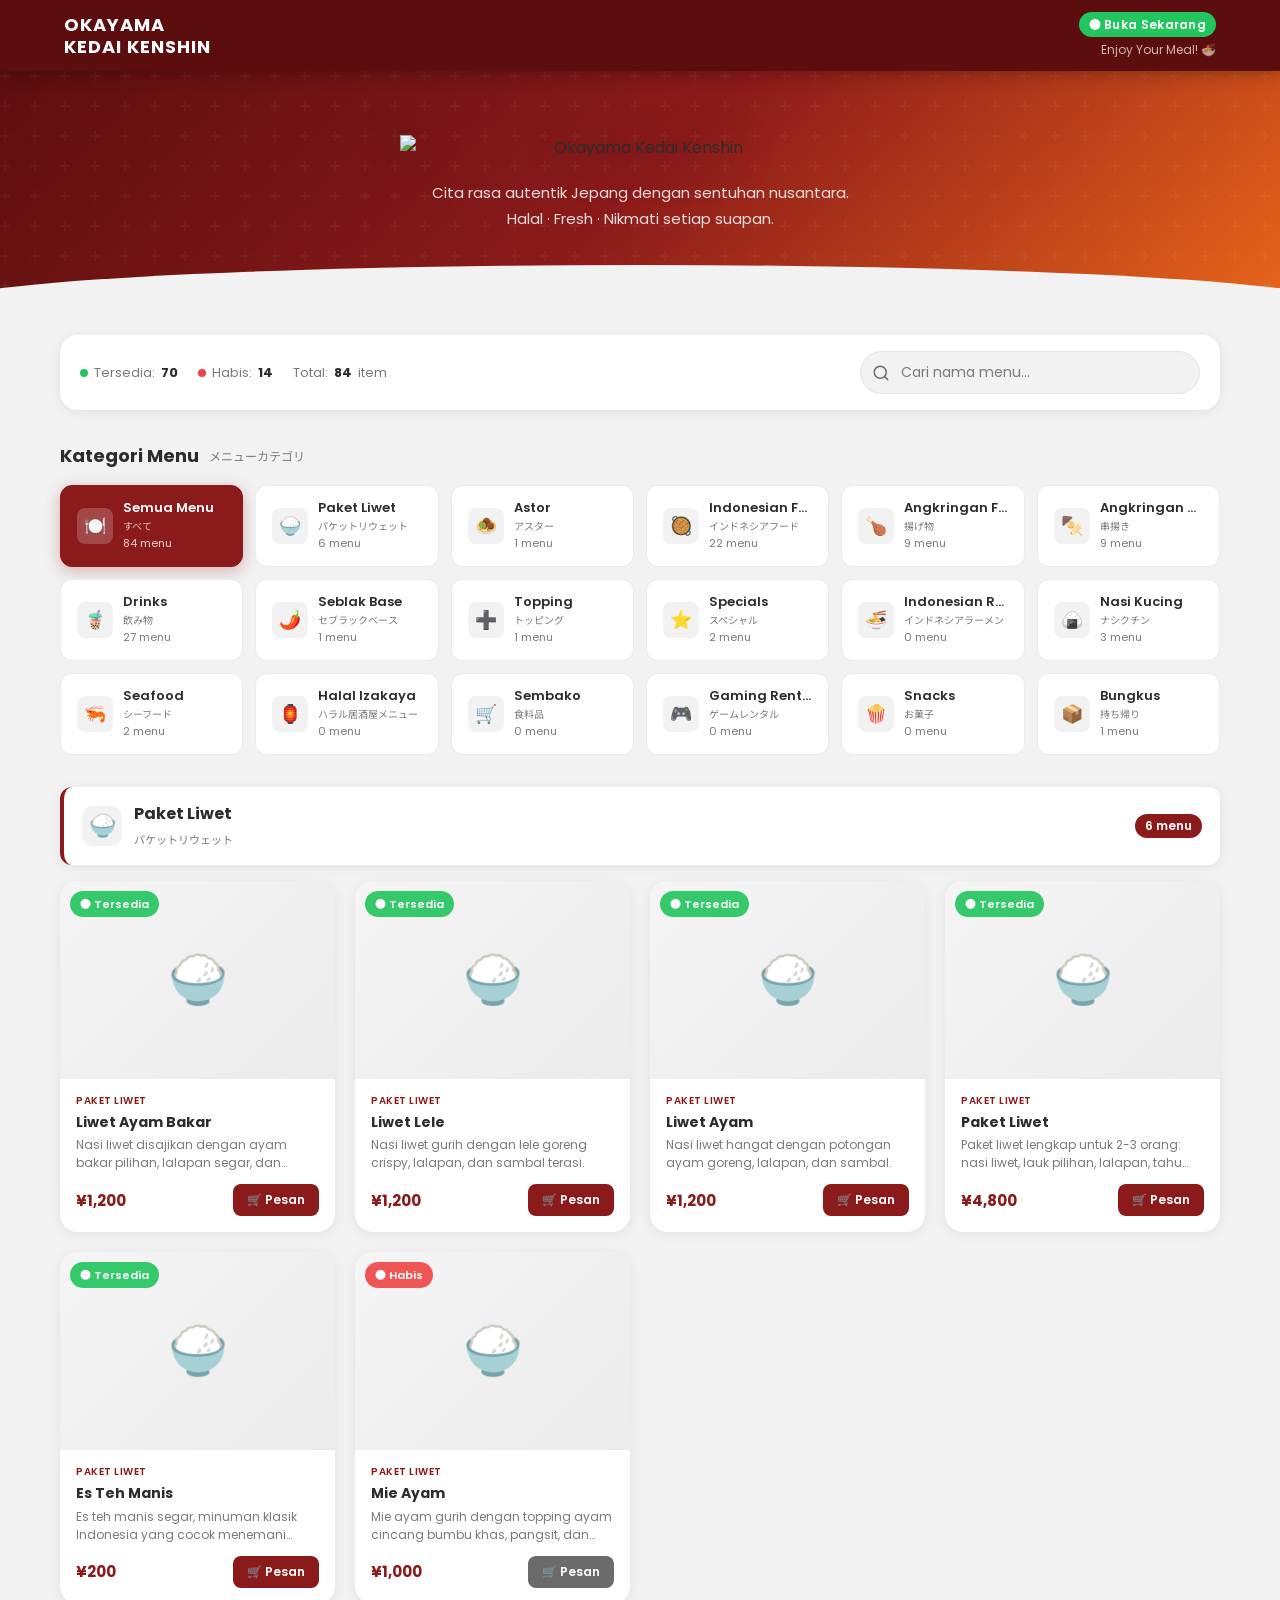
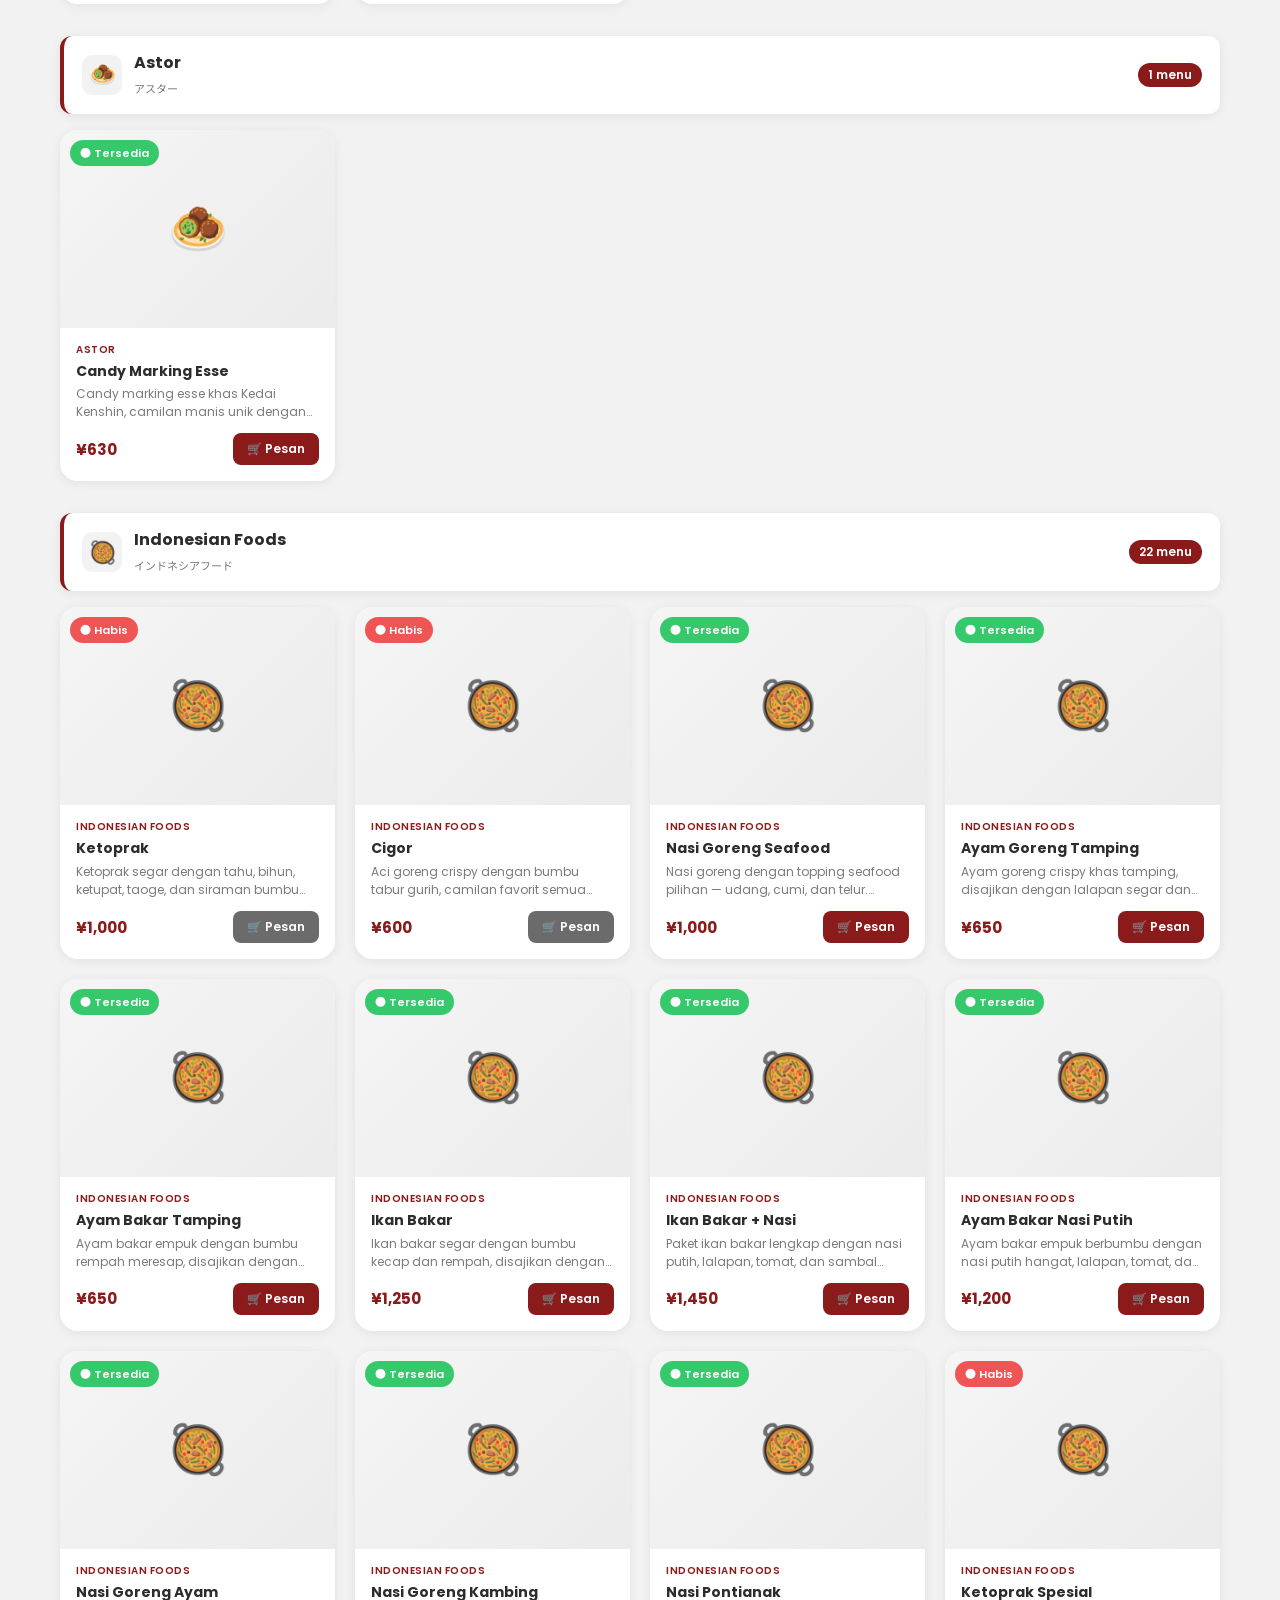
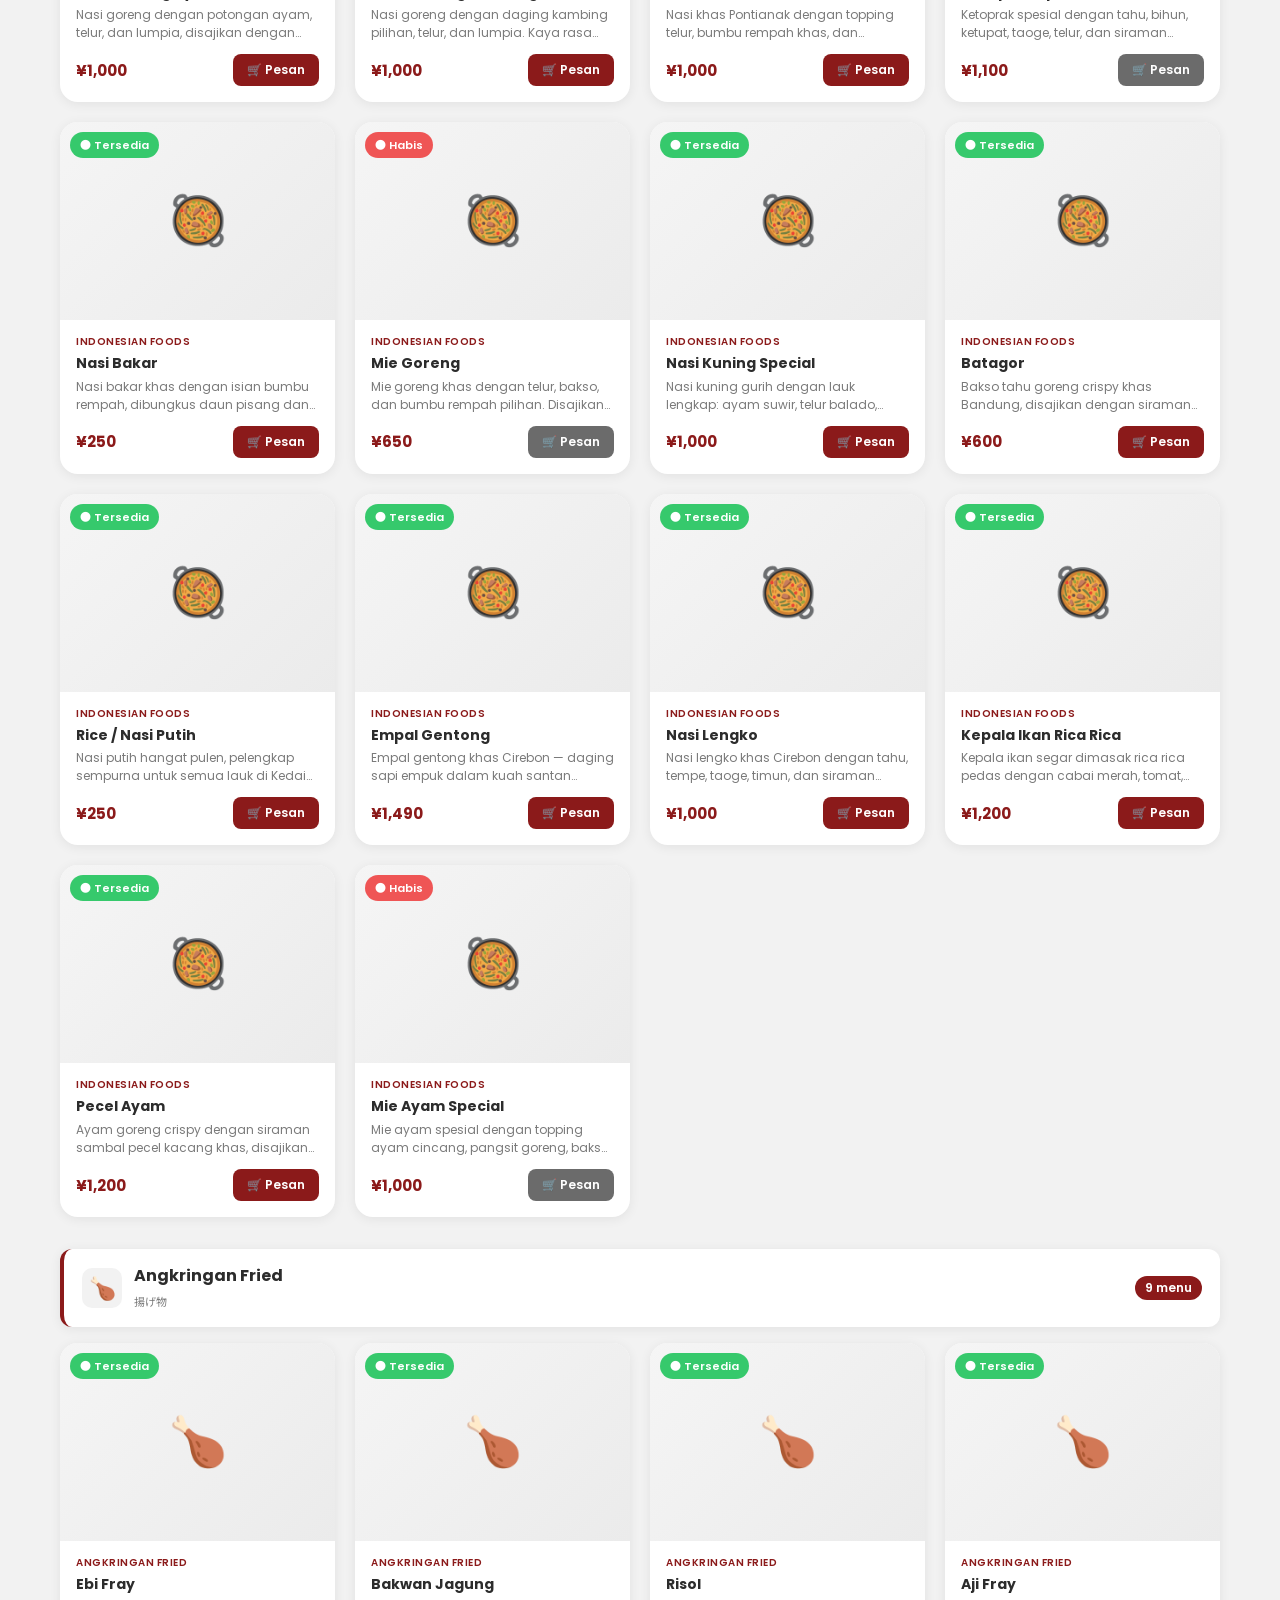
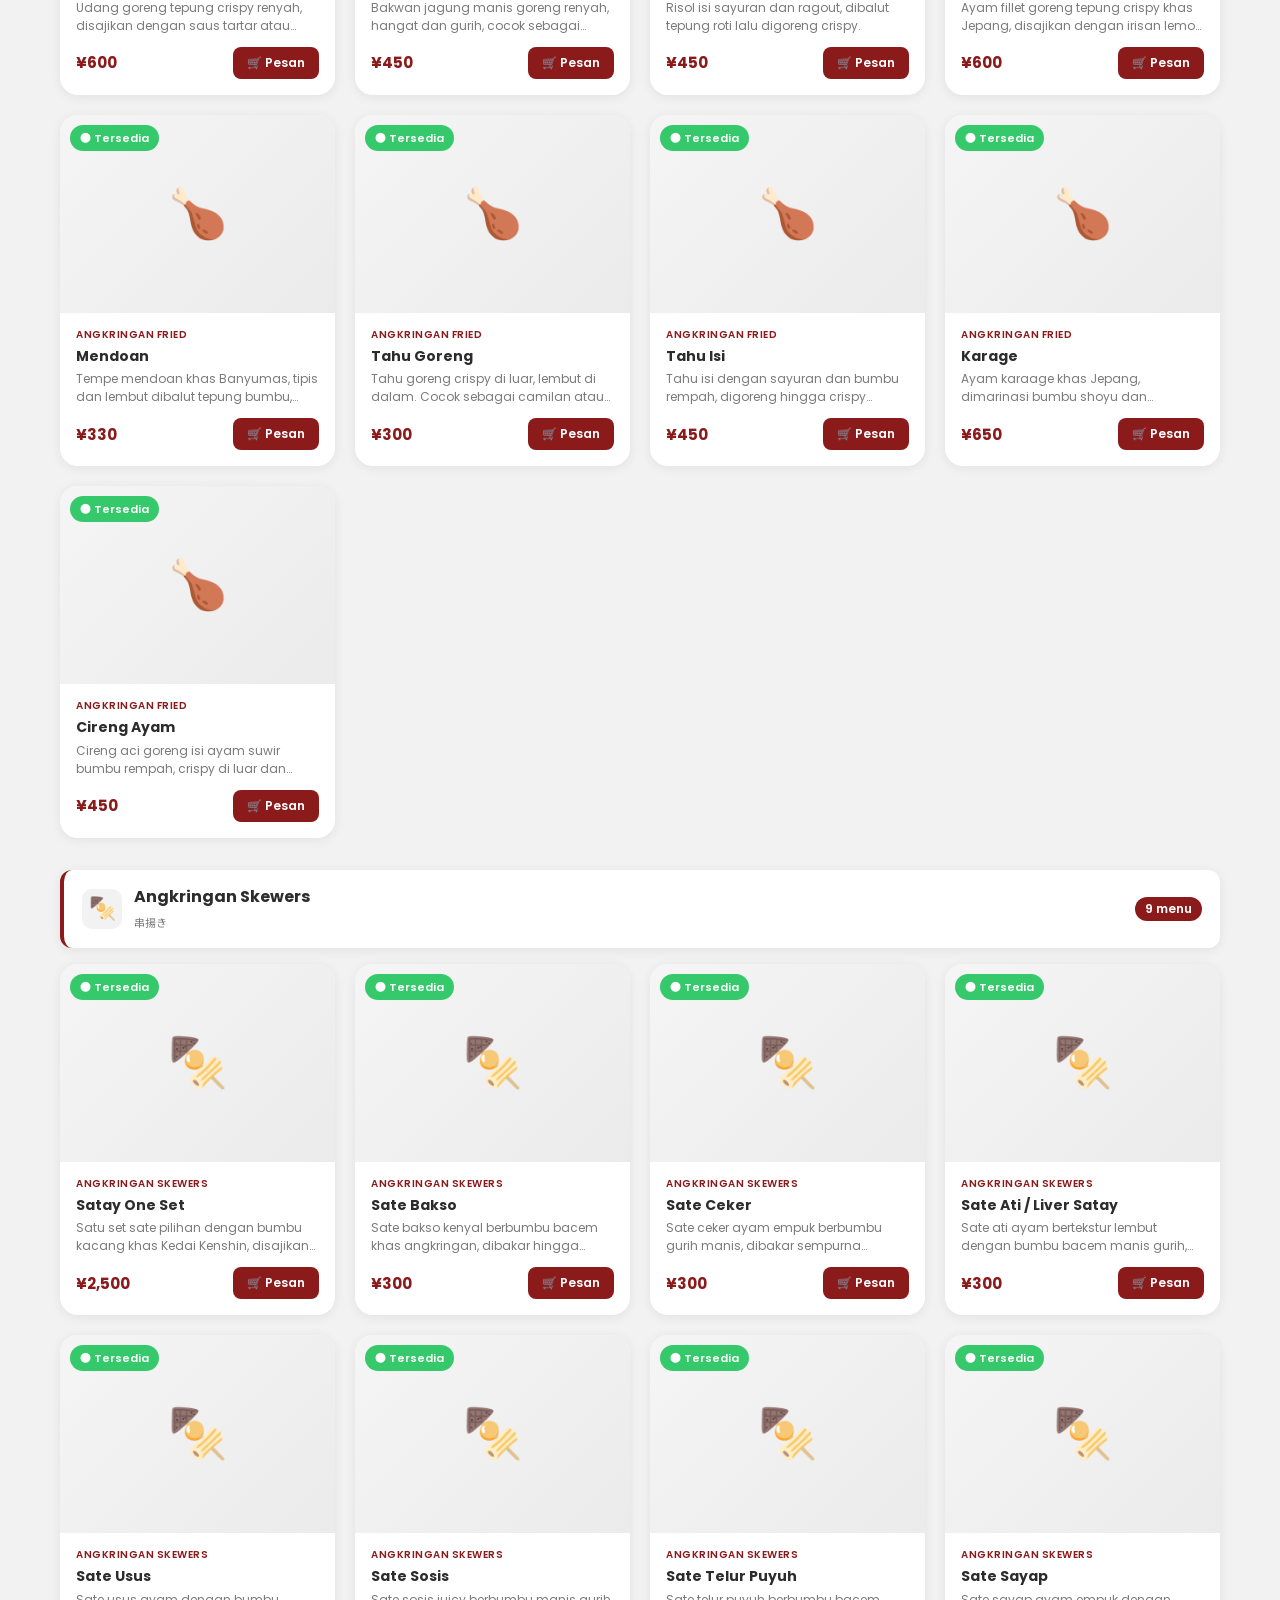
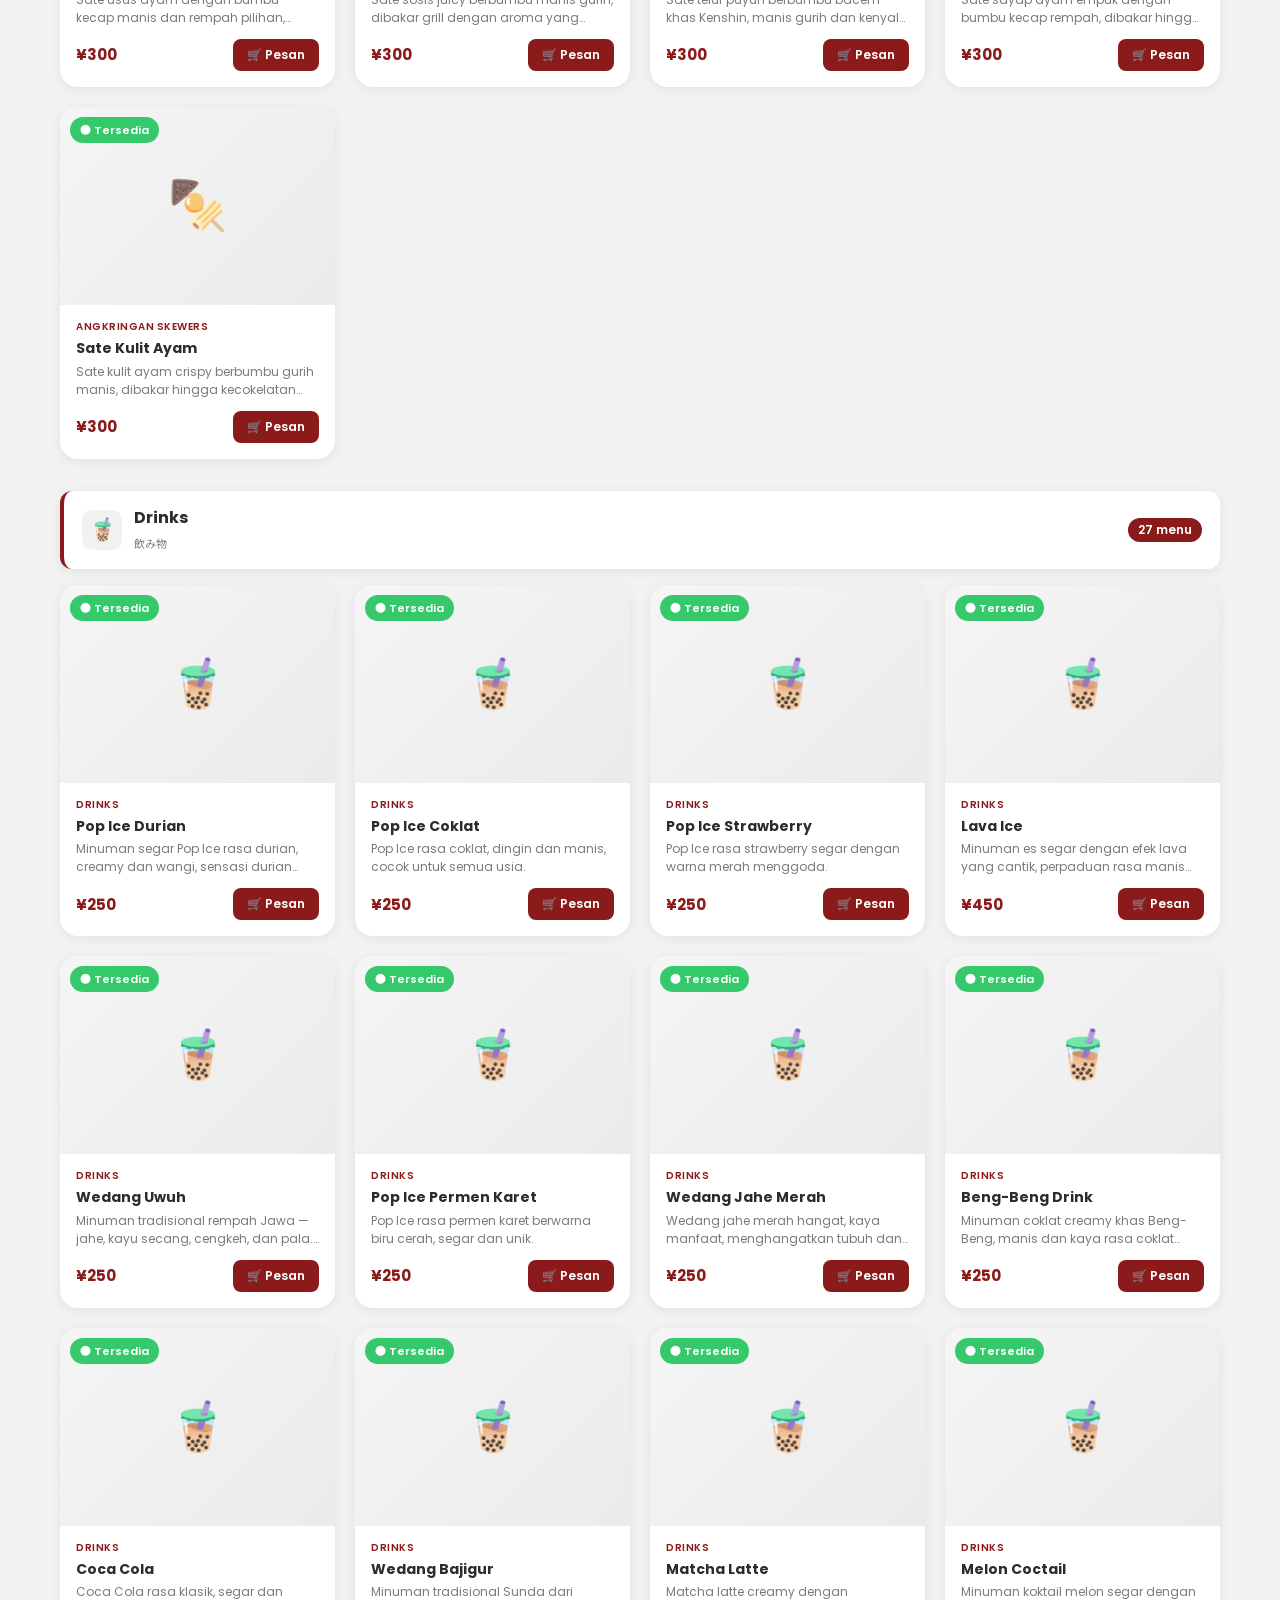
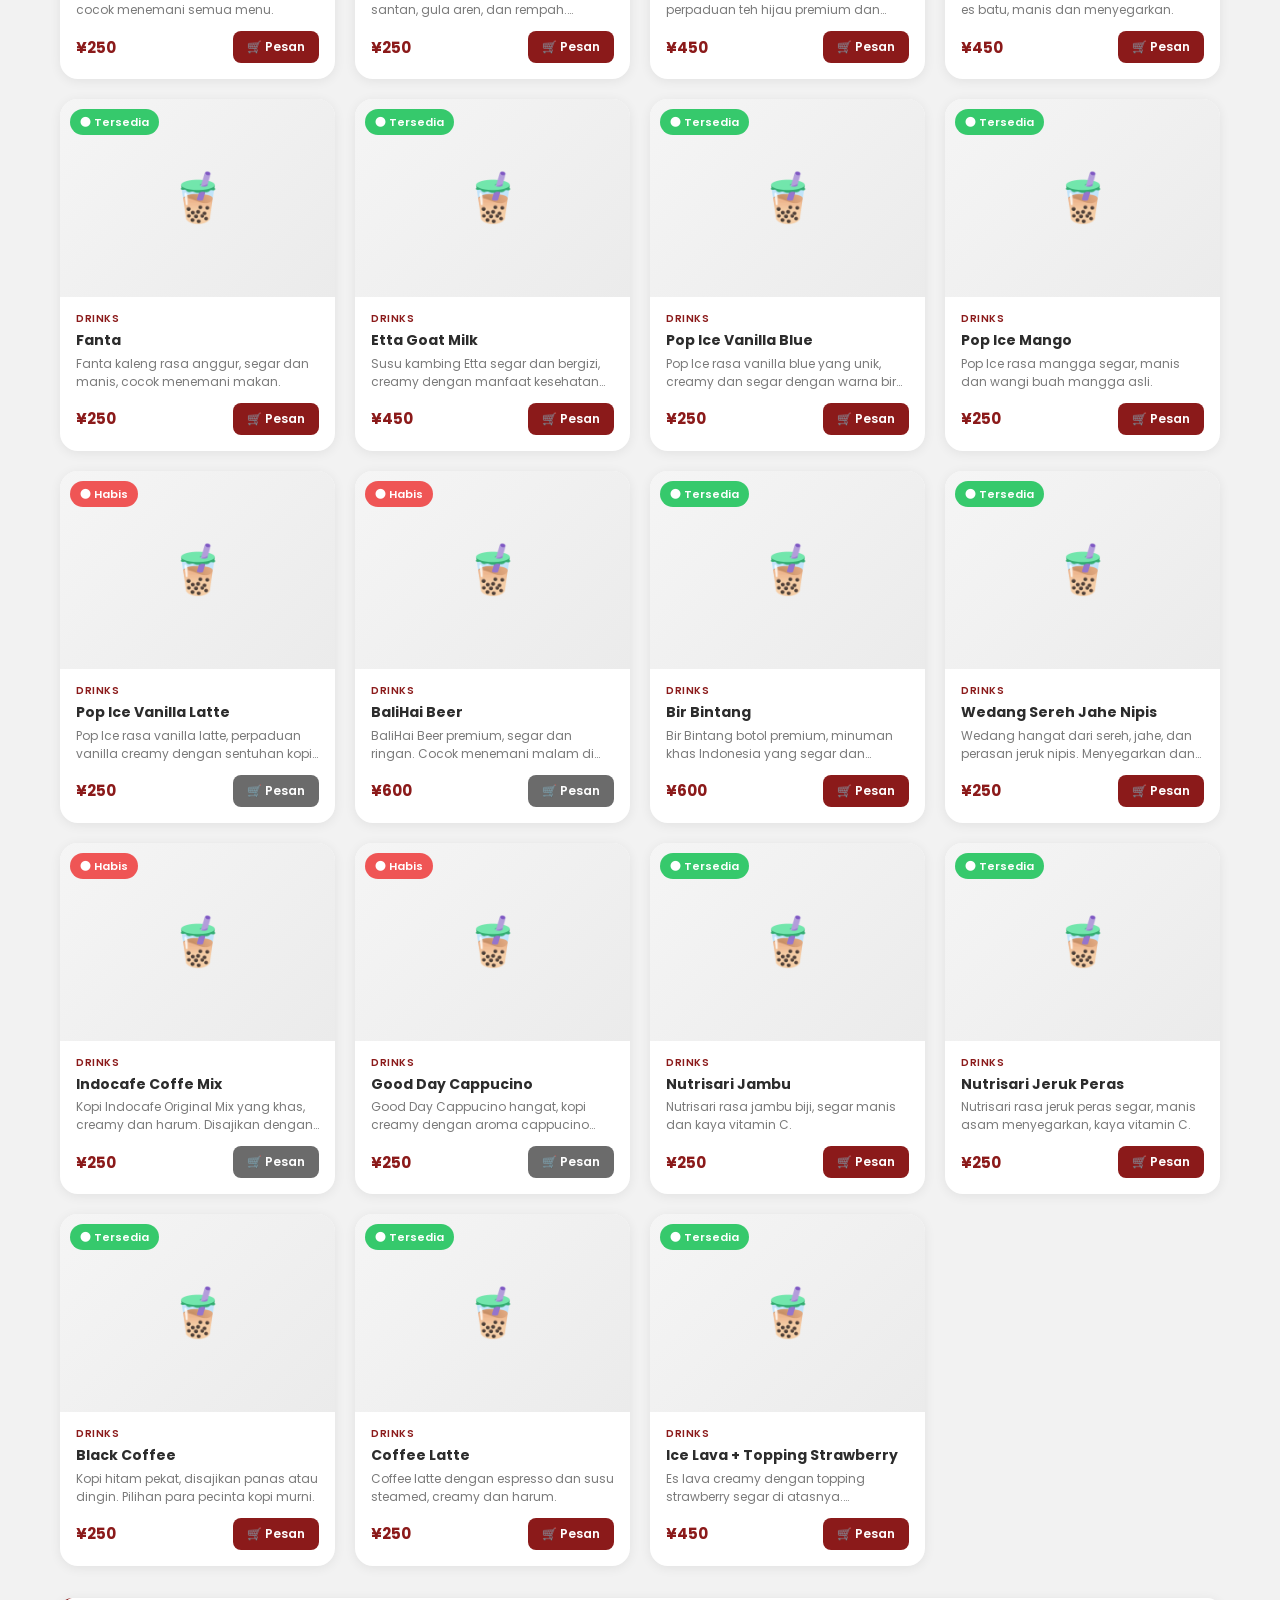
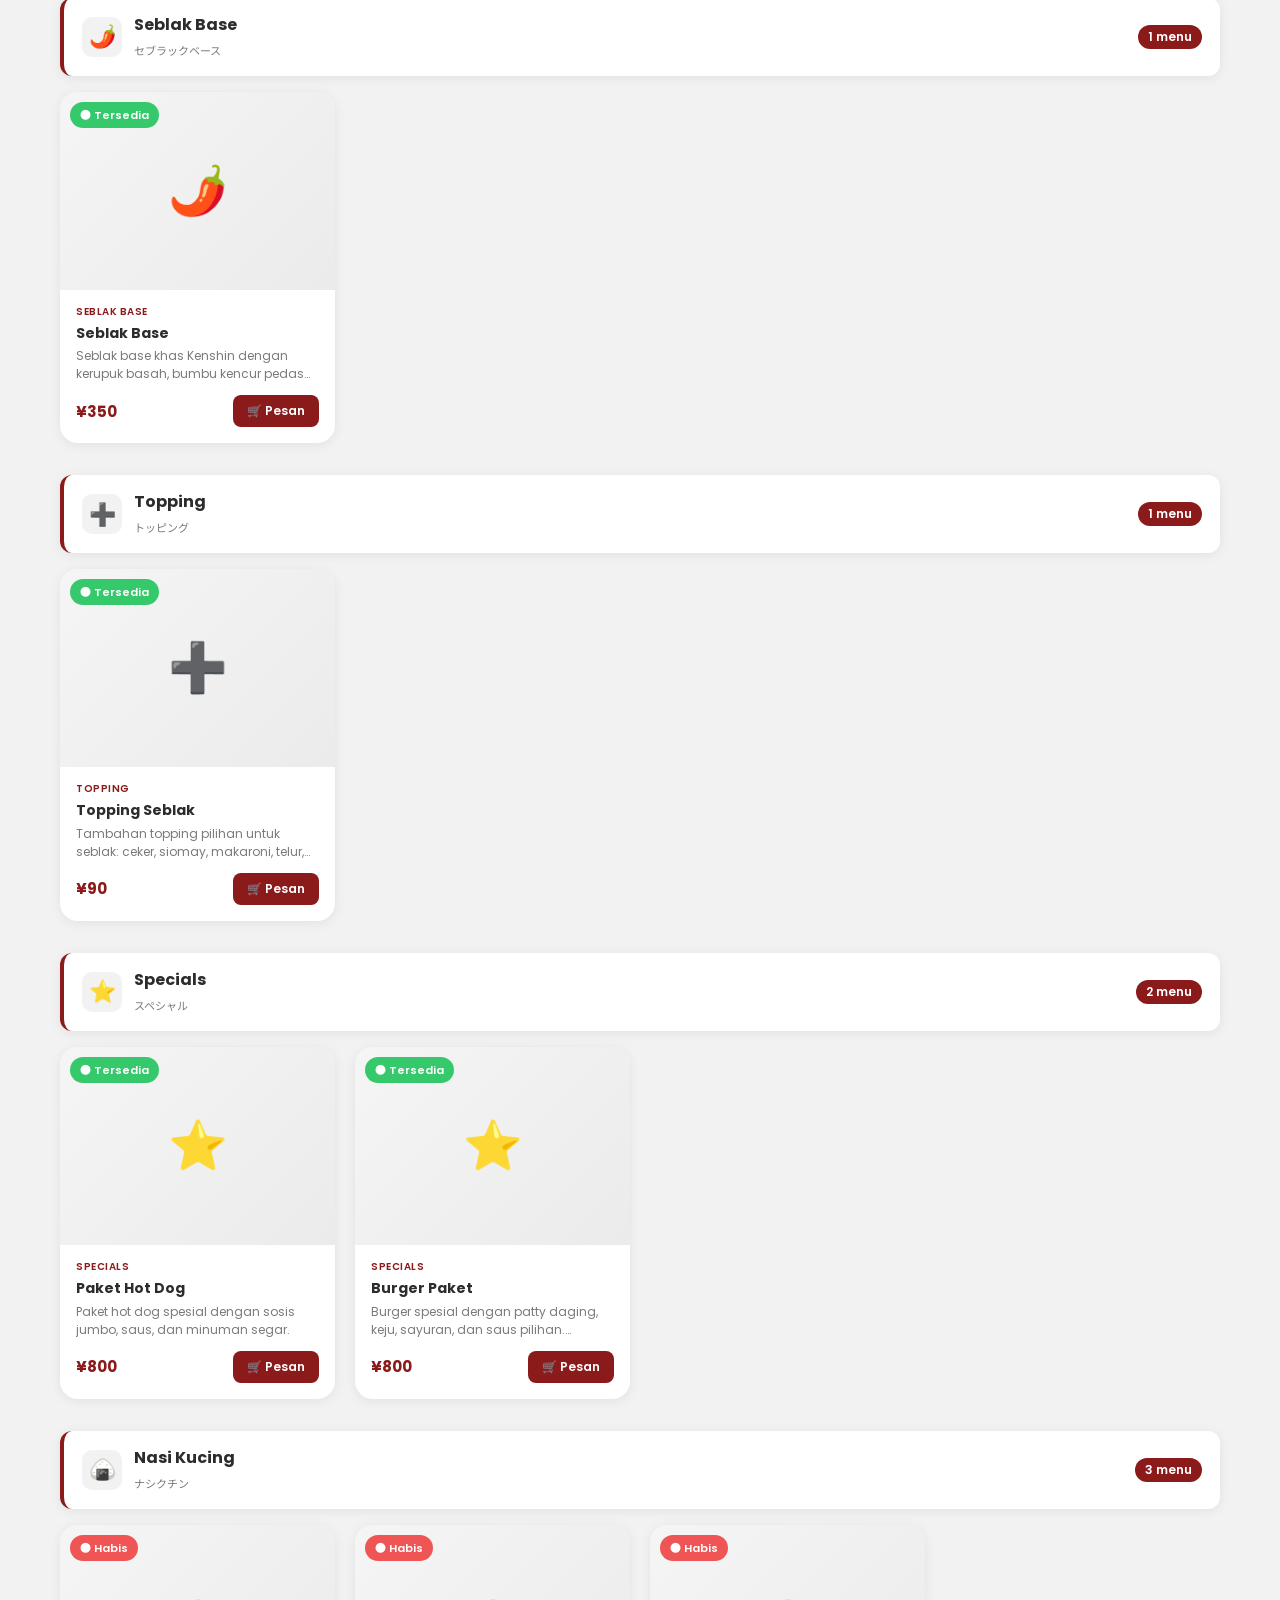
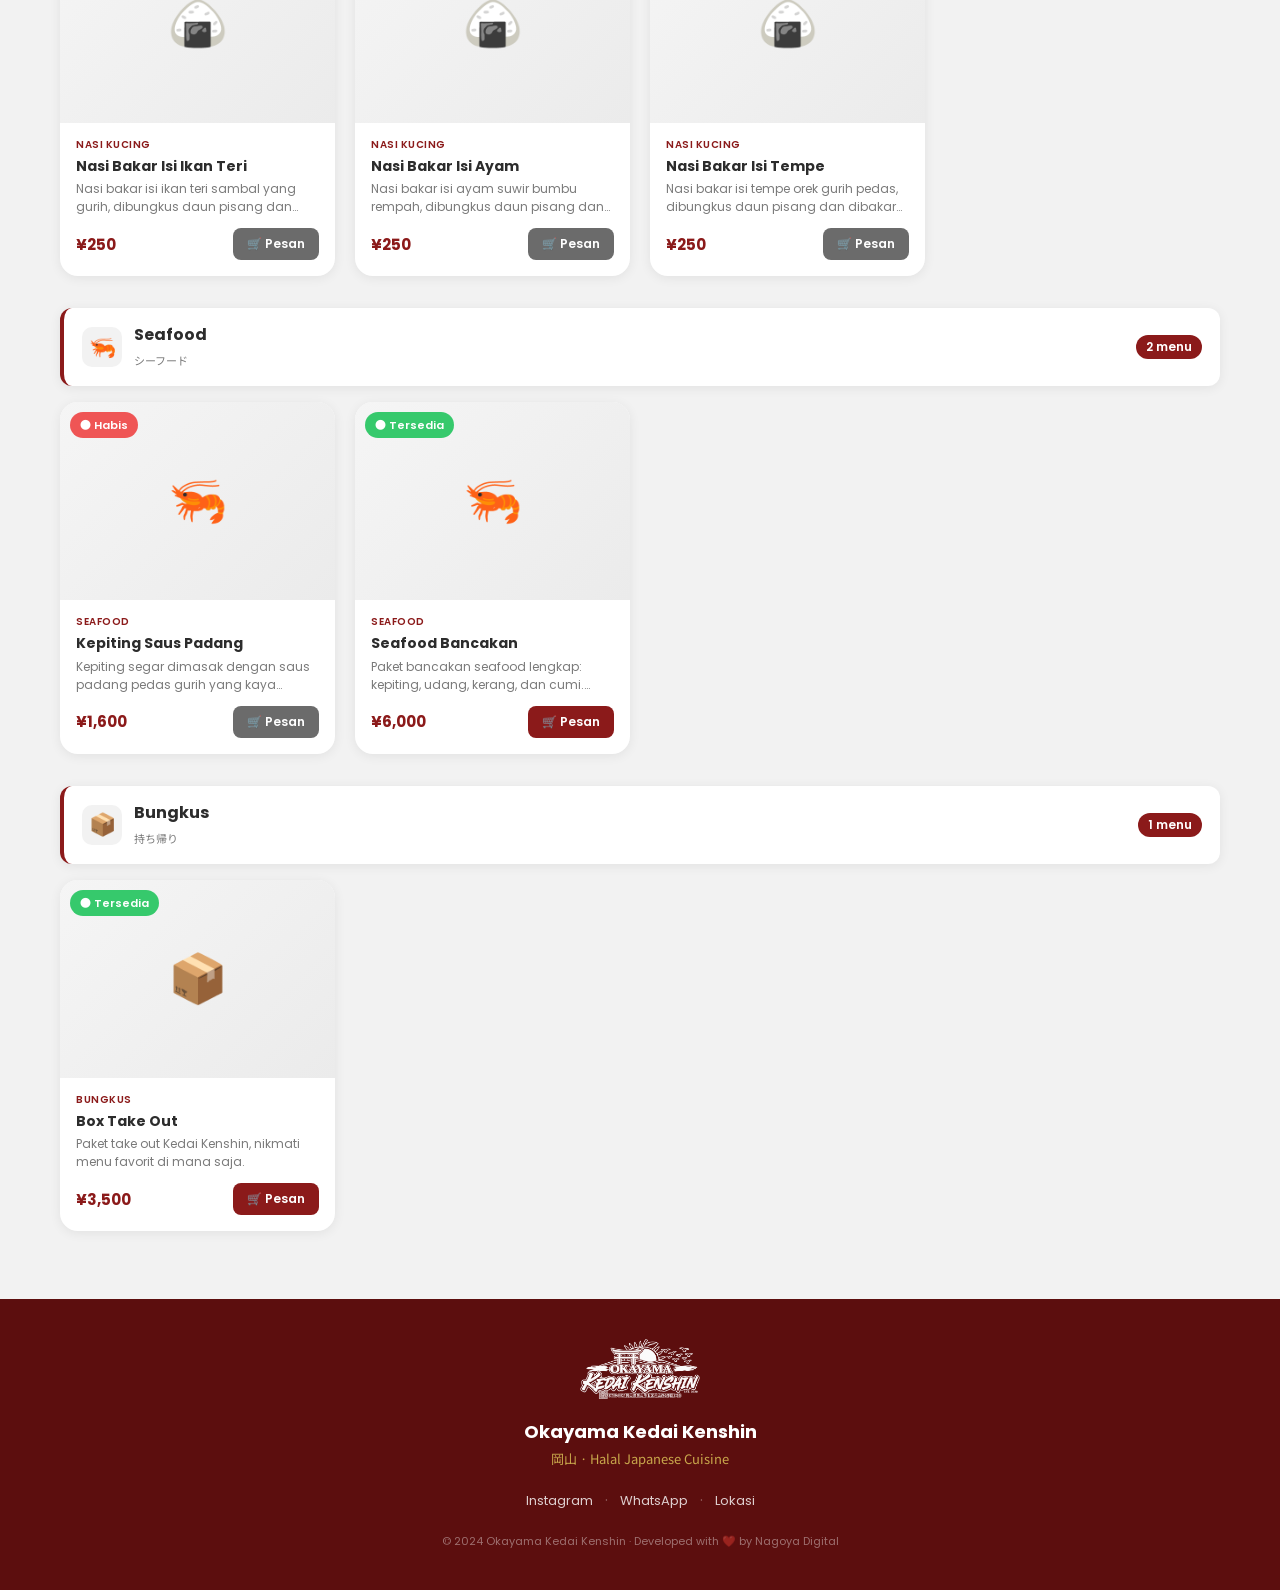
==== index.html @ 870b4031 "Initial commit: Landing page Kedai Kenshin dengan admin panel PHP" ====
<!DOCTYPE html>
<html lang="id">
<head>
  <meta charset="UTF-8" />
  <meta name="viewport" content="width=device-width, initial-scale=1.0" />
  <title>Menu - Okayama Kedai Kenshin</title>
  <link rel="stylesheet" href="style.css" />
  <link rel="preconnect" href="https://fonts.googleapis.com" />
  <link rel="preconnect" href="https://fonts.gstatic.com" crossorigin />
  <link href="https://fonts.googleapis.com/css2?family=Noto+Sans+JP:wght@400;500;700&family=Poppins:wght@400;500;600;700&display=swap" rel="stylesheet" />
</head>
<body>

  <!-- HEADER -->
  <header class="header">
    <div class="header-inner">
      <div class="logo-wrap">
        <img src="images/logo.png" alt="Okayama Kedai Kenshin" class="logo" onerror="this.style.display='none'; document.querySelector('.logo-text').style.display='block'" />
        <span class="logo-text" style="display:none;">OKAYAMA<br><strong>KEDAI KENSHIN</strong></span>
      </div>
      <div class="header-info">
        <span class="badge-open">● Buka Sekarang</span>
        <span class="header-tagline">Enjoy Your Meal! 🍜</span>
      </div>
    </div>
  </header>

  <!-- HERO BANNER -->
  <section class="hero">
    <div class="hero-content">
      <img src="images/logo.png" alt="Okayama Kedai Kenshin" class="hero-logo" />
      <p class="hero-desc">Cita rasa autentik Jepang dengan sentuhan nusantara.<br>Halal · Fresh · Nikmati setiap suapan.</p>
    </div>
    <div class="hero-pattern"></div>
  </section>

  <!-- MAIN CONTENT -->
  <main class="main-wrapper">

    <!-- SEARCH + STATS -->
    <div class="toolbar">
      <div class="stats">
        <span class="stat-item available"><span class="dot green"></span> Tersedia: <strong id="count-available">0</strong></span>
        <span class="stat-item habis"><span class="dot red"></span> Habis: <strong id="count-habis">0</strong></span>
        <span class="stat-item total">Total: <strong id="count-total">0</strong> item</span>
      </div>
      <div class="search-wrap">
        <svg class="search-icon" xmlns="http://www.w3.org/2000/svg" width="18" height="18" viewBox="0 0 24 24" fill="none" stroke="currentColor" stroke-width="2" stroke-linecap="round" stroke-linejoin="round"><circle cx="11" cy="11" r="8"/><line x1="21" y1="21" x2="16.65" y2="16.65"/></svg>
        <input type="text" id="searchInput" placeholder="Cari nama menu..." class="search-input" />
      </div>
    </div>

    <!-- KATEGORI -->
    <section class="kategori-section">
      <h2 class="section-title">Kategori Menu <span class="section-sub">メニューカテゴリ</span></h2>
      <div class="kategori-grid" id="kategoriGrid">
        <!-- filled by JS -->
      </div>
    </section>

    <!-- MENU GRID -->
    <section class="menu-section">
      <div class="menu-grid" id="menuGrid">
        <!-- filled by JS -->
      </div>
      <div class="empty-state" id="emptyState" style="display:none;">
        <div class="empty-icon">🍽️</div>
        <p>Menu tidak ditemukan</p>
        <small>Coba kata kunci lain atau pilih kategori berbeda</small>
      </div>
    </section>

  </main>

  <!-- FOOTER -->
  <footer class="footer">
    <div class="footer-inner">
      <img src="images/logo-footer.png" alt="Kedai Kenshin" class="footer-logo" onerror="this.style.display='none'" />
      <p class="footer-brand">Okayama Kedai Kenshin</p>
      <p class="footer-tagline" id="footerAlamat">岡山 · Halal Japanese Cuisine</p>
      <div class="footer-links">
        <a href="#">Instagram</a>
        <span>·</span>
        <a href="#">WhatsApp</a>
        <span>·</span>
        <a href="#">Lokasi</a>
      </div>
      <p class="footer-copy">© 2024 Okayama Kedai Kenshin · Developed with ❤️ by <a href="https://nagoyadigital.com" target="_blank" rel="noopener noreferrer" class="footer-credit"></a>Nagoya Digital</a></p>
    </div>
  </footer>

  <script src="script.js"></script>
</body>
</html>
---- style.css ----
/* ============================================
   OKAYAMA KEDAI KENSHIN — Landing Page Menu
   Theme: Dark Red Maroon + Japanese Aesthetic
   ============================================ */

:root {
  --primary:     #8B1A1A;
  --primary-dark:#5C0E0E;
  --primary-light:#B52626;
  --accent:      #E8651A;
  --accent-light:#F4913A;
  --gold:        #C9A84C;
  --black:       #1A1A1A;
  --dark:        #242424;
  --dark2:       #2E2E2E;
  --gray:        #6B6B6B;
  --gray-light:  #F2F2F2;
  --white:       #FFFFFF;
  --card-bg:     #FFFFFF;
  --text:        #2C2C2C;
  --text-muted:  #7A7A7A;
  --green:       #22C55E;
  --red:         #EF4444;
  --radius:      12px;
  --radius-lg:   18px;
  --shadow:      0 4px 20px rgba(0,0,0,0.08);
  --shadow-md:   0 8px 32px rgba(0,0,0,0.12);
  --shadow-card: 0 2px 12px rgba(0,0,0,0.07);
}

*, *::before, *::after { box-sizing: border-box; margin: 0; padding: 0; }

html { scroll-behavior: smooth; }

body {
  font-family: 'Poppins', 'Noto Sans JP', sans-serif;
  background: var(--gray-light);
  color: var(--text);
  min-height: 100vh;
}

/* ── HEADER ── */
.header {
  background: var(--primary-dark);
  position: sticky;
  top: 0;
  z-index: 100;
  box-shadow: 0 2px 16px rgba(0,0,0,0.3);
}

.header-inner {
  max-width: 1200px;
  margin: 0 auto;
  padding: 12px 24px;
  display: flex;
  align-items: center;
  justify-content: space-between;
  gap: 16px;
}

.logo-wrap { display: flex; align-items: center; }

.logo {
  height: 56px;
  width: auto;
  object-fit: contain;
  filter: drop-shadow(0 2px 4px rgba(0,0,0,0.4));
}

.logo-text {
  color: var(--white);
  font-size: 18px;
  line-height: 1.2;
  font-weight: 700;
  letter-spacing: 1px;
}

.header-info {
  display: flex;
  flex-direction: column;
  align-items: flex-end;
  gap: 4px;
}

.badge-open {
  background: var(--green);
  color: #fff;
  font-size: 12px;
  font-weight: 600;
  padding: 3px 10px;
  border-radius: 20px;
  letter-spacing: 0.3px;
}

.header-tagline {
  color: rgba(255,255,255,0.7);
  font-size: 12px;
}

/* ── HERO ── */
.hero {
  background: linear-gradient(135deg, var(--primary-dark) 0%, var(--primary) 50%, var(--accent) 100%);
  position: relative;
  overflow: hidden;
  padding: 64px 24px 72px;
  text-align: center;
}

.hero::before {
  content: '';
  position: absolute;
  inset: 0;
  background: url("data:image/svg+xml,%3Csvg width='60' height='60' viewBox='0 0 60 60' xmlns='http://www.w3.org/2000/svg'%3E%3Cg fill='none' fill-rule='evenodd'%3E%3Cg fill='%23ffffff' fill-opacity='0.04'%3E%3Cpath d='M36 34v-4h-2v4h-4v2h4v4h2v-4h4v-2h-4zm0-30V0h-2v4h-4v2h4v4h2V6h4V4h-4zM6 34v-4H4v4H0v2h4v4h2v-4h4v-2H6zM6 4V0H4v4H0v2h4v4h2V6h4V4H6z'/%3E%3C/g%3E%3C/g%3E%3C/svg%3E");
}

.hero-pattern {
  position: absolute;
  bottom: -2px;
  left: 0;
  right: 0;
  height: 40px;
  background: var(--gray-light);
  clip-path: ellipse(55% 100% at 50% 100%);
}

.hero-content {
  position: relative;
  z-index: 1;
}

.hero-sub {
  color: var(--gold);
  font-size: 13px;
  font-weight: 600;
  letter-spacing: 3px;
  text-transform: uppercase;
  margin-bottom: 8px;
  font-family: 'Noto Sans JP', sans-serif;
}

.hero-title {
  color: var(--white);
  font-size: clamp(32px, 6vw, 56px);
  font-weight: 700;
  letter-spacing: -0.5px;
  line-height: 1.1;
  margin-bottom: 16px;
  text-shadow: 0 4px 20px rgba(0,0,0,0.3);
}

.hero-logo {
  width: min(480px, 80vw);
  height: auto;
  object-fit: contain;
  margin-bottom: 20px;
  filter: drop-shadow(0 6px 24px rgba(0,0,0,0.45));
  display: block;
  margin-left: auto;
  margin-right: auto;
}

.hero-desc {
  color: rgba(255,255,255,0.85);
  font-size: 15px;
  line-height: 1.7;
  max-width: 480px;
  margin: 0 auto;
}

/* ── MAIN ── */
.main-wrapper {
  max-width: 1200px;
  margin: 0 auto;
  padding: 32px 20px 60px;
}

/* ── TOOLBAR ── */
.toolbar {
  display: flex;
  align-items: center;
  justify-content: space-between;
  flex-wrap: wrap;
  gap: 16px;
  margin-bottom: 32px;
  background: var(--white);
  border-radius: var(--radius-lg);
  padding: 16px 20px;
  box-shadow: var(--shadow-card);
}

.stats {
  display: flex;
  align-items: center;
  gap: 20px;
  flex-wrap: wrap;
}

.stat-item {
  font-size: 13px;
  color: var(--text-muted);
  display: flex;
  align-items: center;
  gap: 6px;
}

.stat-item strong { color: var(--text); }

.dot {
  width: 8px;
  height: 8px;
  border-radius: 50%;
  display: inline-block;
}
.dot.green { background: var(--green); }
.dot.red   { background: var(--red); }

.search-wrap {
  position: relative;
  flex: 1;
  max-width: 340px;
  min-width: 200px;
}

.search-icon {
  position: absolute;
  left: 12px;
  top: 50%;
  transform: translateY(-50%);
  color: var(--gray);
  pointer-events: none;
}

.search-input {
  width: 100%;
  padding: 10px 16px 10px 40px;
  border: 1.5px solid #E5E5E5;
  border-radius: 30px;
  font-size: 14px;
  font-family: inherit;
  background: var(--gray-light);
  color: var(--text);
  outline: none;
  transition: border-color 0.2s, box-shadow 0.2s;
}

.search-input:focus {
  border-color: var(--primary);
  background: var(--white);
  box-shadow: 0 0 0 3px rgba(139,26,26,0.1);
}

.search-input::placeholder { color: var(--text-muted); }

/* ── KATEGORI ── */
.section-title {
  font-size: 18px;
  font-weight: 700;
  color: var(--text);
  margin-bottom: 4px;
  display: flex;
  align-items: center;
  gap: 10px;
}

.section-sub {
  font-size: 12px;
  font-weight: 400;
  color: var(--text-muted);
  font-family: 'Noto Sans JP', sans-serif;
}

.kategori-section {
  margin-bottom: 32px;
}

.kategori-grid {
  display: grid;
  grid-template-columns: repeat(auto-fill, minmax(180px, 1fr));
  gap: 12px;
  margin-top: 16px;
}

.kat-card {
  background: var(--white);
  border: 1.5px solid #EBEBEB;
  border-radius: var(--radius);
  padding: 14px 16px;
  cursor: pointer;
  transition: all 0.2s ease;
  display: flex;
  align-items: center;
  gap: 10px;
  user-select: none;
  overflow: hidden;
  min-width: 0;
}

.kat-card:hover {
  border-color: var(--primary-light);
  box-shadow: 0 4px 16px rgba(139,26,26,0.1);
  transform: translateY(-1px);
}

.kat-card.active {
  background: var(--primary);
  border-color: var(--primary);
  color: var(--white);
  box-shadow: 0 4px 16px rgba(139,26,26,0.3);
}

.kat-icon {
  width: 36px;
  height: 36px;
  border-radius: 8px;
  background: var(--gray-light);
  display: flex;
  align-items: center;
  justify-content: center;
  font-size: 18px;
  flex-shrink: 0;
  transition: background 0.2s;
}

.kat-card.active .kat-icon {
  background: rgba(255,255,255,0.2);
}

.kat-info {
  min-width: 0;
  flex: 1;
  overflow: hidden;
}

.kat-name {
  font-size: 13px;
  font-weight: 600;
  line-height: 1.3;
  white-space: nowrap;
  overflow: hidden;
  text-overflow: ellipsis;
  display: block;
}

.kat-jp {
  font-size: 10px;
  color: var(--text-muted);
  font-family: 'Noto Sans JP', sans-serif;
  display: block;
  margin-top: 1px;
  white-space: nowrap;
  overflow: hidden;
  text-overflow: ellipsis;
}

.kat-card.active .kat-jp { color: rgba(255,255,255,0.7); }

.kat-count {
  font-size: 11px;
  color: var(--text-muted);
  display: block;
  margin-top: 2px;
  white-space: nowrap;
}

.kat-card.active .kat-count { color: rgba(255,255,255,0.8); }

/* ── MENU GRID ── */
.menu-section { margin-top: 8px; }

.menu-grid {
  display: block;
}

/* flat grid saat filter kategori / search aktif */
.menu-grid.flat {
  display: grid;
  grid-template-columns: repeat(auto-fill, minmax(220px, 1fr));
  gap: 20px;
}

@media (max-width: 768px) {
  .menu-grid.flat {
    grid-template-columns: repeat(auto-fill, minmax(160px, 1fr));
    gap: 14px;
  }
}

@media (max-width: 480px) {
  .menu-grid.flat {
    grid-template-columns: repeat(2, 1fr);
    gap: 12px;
  }
}

/* Menu Card */
.menu-card {
  background: var(--white);
  border-radius: var(--radius-lg);
  overflow: hidden;
  box-shadow: var(--shadow-card);
  transition: transform 0.2s ease, box-shadow 0.2s ease;
  position: relative;
  cursor: pointer;
}

.menu-card:hover {
  transform: translateY(-4px);
  box-shadow: var(--shadow-md);
}

.menu-card.habis { opacity: 0.7; }

.menu-img-wrap {
  position: relative;
  width: 100%;
  padding-top: 72%;
  overflow: hidden;
  background: var(--gray-light);
}

.menu-img {
  position: absolute;
  inset: 0;
  width: 100%;
  height: 100%;
  object-fit: cover;
  transition: transform 0.3s ease;
}

.menu-card:hover .menu-img { transform: scale(1.06); }

.menu-img-placeholder {
  position: absolute;
  inset: 0;
  display: flex;
  align-items: center;
  justify-content: center;
  font-size: 48px;
  background: linear-gradient(135deg, #f5f5f5, #ebebeb);
  color: #ccc;
}

.badge-status {
  position: absolute;
  top: 10px;
  left: 10px;
  font-size: 11px;
  font-weight: 600;
  padding: 4px 10px;
  border-radius: 20px;
  display: flex;
  align-items: center;
  gap: 4px;
  backdrop-filter: blur(4px);
}

.badge-status.tersedia {
  background: rgba(34,197,94,0.9);
  color: #fff;
}

.badge-status.habis {
  background: rgba(239,68,68,0.9);
  color: #fff;
}

.menu-body {
  padding: 14px 16px 16px;
}

.menu-kategori-tag {
  font-size: 10px;
  font-weight: 600;
  color: var(--primary);
  text-transform: uppercase;
  letter-spacing: 0.5px;
  margin-bottom: 4px;
  display: block;
}

.menu-name {
  font-size: 14px;
  font-weight: 700;
  color: var(--text);
  line-height: 1.4;
  margin-bottom: 4px;
}

.menu-desc {
  font-size: 12px;
  color: var(--text-muted);
  line-height: 1.5;
  display: -webkit-box;
  -webkit-line-clamp: 2;
  -webkit-box-orient: vertical;
  overflow: hidden;
  margin-bottom: 12px;
}

.menu-footer {
  display: flex;
  align-items: center;
  justify-content: space-between;
  gap: 8px;
}

.menu-price {
  font-size: 15px;
  font-weight: 700;
  color: var(--primary);
}

.btn-order {
  background: var(--primary);
  color: var(--white);
  border: none;
  border-radius: 8px;
  padding: 7px 14px;
  font-size: 12px;
  font-weight: 600;
  font-family: inherit;
  cursor: pointer;
  transition: background 0.2s, transform 0.1s;
  display: flex;
  align-items: center;
  gap: 5px;
}

.btn-order:hover { background: var(--primary-light); transform: scale(1.03); }
.btn-order:disabled { background: var(--gray); cursor: not-allowed; transform: none; }

/* Empty State */
.empty-state {
  text-align: center;
  padding: 60px 20px;
  color: var(--text-muted);
}

.empty-icon { font-size: 56px; margin-bottom: 16px; }
.empty-state p { font-size: 16px; font-weight: 600; margin-bottom: 6px; }
.empty-state small { font-size: 13px; }

/* ── FOOTER ── */
.footer {
  background: var(--primary-dark);
  padding: 40px 24px;
  text-align: center;
  color: rgba(255,255,255,0.75);
}

.footer-inner { max-width: 600px; margin: 0 auto; }

.footer-logo {
  height: 60px;
  width: auto;
  margin-bottom: 12px;
  object-fit: contain;
}

.footer-brand {
  font-size: 18px;
  font-weight: 700;
  color: var(--white);
  margin-bottom: 4px;
}

.footer-tagline {
  font-size: 13px;
  color: var(--gold);
  font-family: 'Noto Sans JP', sans-serif;
  margin-bottom: 20px;
}

.footer-links {
  display: flex;
  align-items: center;
  justify-content: center;
  gap: 12px;
  margin-bottom: 20px;
}

.footer-links a {
  color: rgba(255,255,255,0.8);
  text-decoration: none;
  font-size: 13px;
  transition: color 0.2s;
}
.footer-links a:hover { color: var(--accent-light); }
.footer-links span { color: rgba(255,255,255,0.3); }

.footer-copy {
  font-size: 11px;
  color: rgba(255,255,255,0.4);
}

.footer-credit {
  color: var(--gold);
  text-decoration: none;
  transition: color 0.2s;
}

.footer-credit:hover {
  color: var(--accent-light);
  text-decoration: underline;
}

/* ── MODAL DETAIL ── */
.modal-overlay {
  position: fixed;
  inset: 0;
  background: rgba(0,0,0,0.6);
  z-index: 200;
  display: flex;
  align-items: center;
  justify-content: center;
  padding: 20px;
  backdrop-filter: blur(4px);
  opacity: 0;
  visibility: hidden;
  transition: opacity 0.25s, visibility 0.25s;
}

.modal-overlay.open {
  opacity: 1;
  visibility: visible;
}

.modal {
  background: var(--white);
  border-radius: var(--radius-lg);
  width: 100%;
  max-width: 460px;
  overflow: hidden;
  transform: scale(0.92);
  transition: transform 0.25s;
  box-shadow: 0 24px 60px rgba(0,0,0,0.3);
}

.modal-overlay.open .modal { transform: scale(1); }

.modal-img-wrap {
  width: 100%;
  padding-top: 56%;
  position: relative;
  background: var(--gray-light);
}

.modal-img {
  position: absolute;
  inset: 0;
  width: 100%;
  height: 100%;
  object-fit: cover;
}

.modal-img-placeholder {
  position: absolute;
  inset: 0;
  display: flex;
  align-items: center;
  justify-content: center;
  font-size: 72px;
  background: linear-gradient(135deg, #f5f5f5, #ebebeb);
}

.modal-body { padding: 24px; }

.modal-kat { font-size: 11px; font-weight: 600; color: var(--primary); text-transform: uppercase; letter-spacing: 1px; margin-bottom: 6px; }
.modal-name { font-size: 22px; font-weight: 700; color: var(--text); margin-bottom: 8px; }
.modal-desc { font-size: 14px; color: var(--text-muted); line-height: 1.6; margin-bottom: 16px; }
.modal-price { font-size: 24px; font-weight: 700; color: var(--primary); margin-bottom: 20px; }

.modal-actions {
  display: flex;
  gap: 10px;
}

.btn-close-modal {
  flex: 0 0 auto;
  background: var(--gray-light);
  color: var(--text);
  border: none;
  border-radius: 8px;
  padding: 12px 20px;
  font-size: 14px;
  font-weight: 600;
  font-family: inherit;
  cursor: pointer;
  transition: background 0.2s;
}
.btn-close-modal:hover { background: #E0E0E0; }

.btn-wa {
  flex: 1;
  background: #25D366;
  color: #fff;
  border: none;
  border-radius: 8px;
  padding: 12px 20px;
  font-size: 14px;
  font-weight: 600;
  font-family: inherit;
  cursor: pointer;
  transition: background 0.2s;
  display: flex;
  align-items: center;
  justify-content: center;
  gap: 8px;
  text-decoration: none;
}
.btn-wa:hover { background: #1EBE5B; }

/* ── RESPONSIVE ── */
/* ── RESPONSIVE ── */
@media (max-width: 900px) {
  .kategori-grid {
    grid-template-columns: repeat(auto-fill, minmax(160px, 1fr));
  }
}

@media (max-width: 768px) {
  .kategori-grid {
    grid-template-columns: repeat(2, 1fr);
    gap: 10px;
  }

  .menu-grid.flat,
  .menu-subgrid {
    grid-template-columns: repeat(2, 1fr);
    gap: 12px;
  }

  .toolbar {
    flex-direction: column;
    align-items: stretch;
  }

  .search-wrap { max-width: 100%; }

  .hero { padding: 40px 16px 56px; }

  .kat-group-heading { padding: 12px 14px; gap: 10px; }
  .kat-group-name    { font-size: 14px; }

  .menu-name  { font-size: 13px; }
  .menu-price { font-size: 14px; }
  .menu-body  { padding: 10px 12px 12px; }
}

@media (max-width: 480px) {
  .kategori-grid {
    grid-template-columns: repeat(2, 1fr);
    gap: 8px;
  }

  .kat-card {
    padding: 10px 12px;
    gap: 8px;
  }

  .kat-icon {
    width: 30px;
    height: 30px;
    font-size: 15px;
    border-radius: 7px;
  }

  .kat-name  { font-size: 12px; }
  .kat-jp    { font-size: 9px; }
  .kat-count { font-size: 10px; }

  .menu-grid.flat,
  .menu-subgrid {
    grid-template-columns: repeat(2, 1fr);
    gap: 10px;
  }

  .menu-name         { font-size: 12px; }
  .menu-price        { font-size: 13px; }
  .menu-desc         { font-size: 11px; -webkit-line-clamp: 2; }
  .menu-body         { padding: 9px 10px 11px; }
  .menu-kategori-tag { font-size: 9px; }

  .btn-order { padding: 6px 10px; font-size: 11px; }

  .main-wrapper { padding: 16px 12px 48px; }

  .kat-group-heading {
    padding: 10px 12px;
    margin-top: 24px;
    gap: 8px;
  }

  .kat-group-icon  { width: 34px; height: 34px; font-size: 18px; }
  .kat-group-name  { font-size: 13px; }
  .kat-group-jp    { font-size: 10px; }
  .kat-group-count { font-size: 11px; padding: 2px 8px; }

  .stats      { gap: 12px; }
  .stat-item  { font-size: 12px; }
  .hero-desc  { font-size: 13px; }
  .hero-logo  { width: min(300px, 85vw); }
}
.kat-group-heading {
  display: flex;
  align-items: center;
  gap: 12px;
  padding: 14px 18px;
  background: var(--white);
  border-radius: var(--radius);
  box-shadow: var(--shadow-card);
  margin-top: 32px;
  margin-bottom: 16px;
  border-left: 4px solid var(--primary);
}

.kat-group-heading:first-child {
  margin-top: 0;
}

.kat-group-icon {
  font-size: 22px;
  width: 40px;
  height: 40px;
  background: var(--gray-light);
  border-radius: 10px;
  display: flex;
  align-items: center;
  justify-content: center;
  flex-shrink: 0;
}

.kat-group-text {
  flex: 1;
  min-width: 0;
}

.kat-group-name {
  font-size: 16px;
  font-weight: 700;
  color: var(--text);
  display: block;
}

.kat-group-jp {
  font-size: 11px;
  color: var(--text-muted);
  font-family: 'Noto Sans JP', sans-serif;
}

.kat-group-count {
  font-size: 12px;
  font-weight: 600;
  color: var(--white);
  background: var(--primary);
  padding: 3px 10px;
  border-radius: 20px;
  flex-shrink: 0;
}

.menu-subgrid {
  display: grid;
  grid-template-columns: repeat(auto-fill, minmax(220px, 1fr));
  gap: 20px;
  margin-bottom: 8px;
}

@media (max-width: 768px) {
  .menu-subgrid {
    grid-template-columns: repeat(auto-fill, minmax(160px, 1fr));
    gap: 14px;
  }
}

@media (max-width: 480px) {
  .menu-subgrid {
    grid-template-columns: repeat(2, 1fr);
    gap: 12px;
  }
}

/* ── ANIMATIONS ── */
@keyframes fadeInUp {
  from { opacity: 0; transform: translateY(16px); }
  to   { opacity: 1; transform: translateY(0); }
}

.menu-card {
  animation: fadeInUp 0.3s ease both;
}

.menu-card:nth-child(1)  { animation-delay: 0.02s; }
.menu-card:nth-child(2)  { animation-delay: 0.04s; }
.menu-card:nth-child(3)  { animation-delay: 0.06s; }
.menu-card:nth-child(4)  { animation-delay: 0.08s; }
.menu-card:nth-child(5)  { animation-delay: 0.10s; }
.menu-card:nth-child(6)  { animation-delay: 0.12s; }
.menu-card:nth-child(7)  { animation-delay: 0.14s; }
.menu-card:nth-child(8)  { animation-delay: 0.16s; }

/* ══════════════════════════════════════════
   ADMIN PANEL
   ══════════════════════════════════════════ */

/* Tombol admin di header */
.btn-admin {
  background: rgba(255,255,255,0.12);
  border: 1.5px solid rgba(255,255,255,0.2);
  color: var(--white);
  width: 38px;
  height: 38px;
  border-radius: 10px;
  font-size: 18px;
  cursor: pointer;
  display: flex;
  align-items: center;
  justify-content: center;
  transition: background 0.2s, transform 0.15s;
  flex-shrink: 0;
}
.btn-admin:hover {
  background: rgba(255,255,255,0.22);
  transform: rotate(20deg);
}

/* Overlay */
.admin-overlay {
  position: fixed;
  inset: 0;
  background: rgba(0,0,0,0.65);
  z-index: 300;
  display: flex;
  align-items: flex-start;
  justify-content: flex-end;
  padding: 0;
  opacity: 0;
  visibility: hidden;
  transition: opacity 0.25s, visibility 0.25s;
  backdrop-filter: blur(3px);
}
.admin-overlay.open {
  opacity: 1;
  visibility: visible;
}

/* Panel */
.admin-panel {
  background: var(--white);
  width: 100%;
  max-width: 480px;
  height: 100vh;
  overflow-y: auto;
  display: flex;
  flex-direction: column;
  transform: translateX(100%);
  transition: transform 0.3s cubic-bezier(0.4, 0, 0.2, 1);
  box-shadow: -8px 0 40px rgba(0,0,0,0.2);
}
.admin-overlay.open .admin-panel {
  transform: translateX(0);
}

/* Panel header */
.admin-header {
  display: flex;
  align-items: center;
  justify-content: space-between;
  padding: 20px 24px;
  background: var(--primary-dark);
  color: var(--white);
  flex-shrink: 0;
  gap: 12px;
}
.admin-title-wrap {
  display: flex;
  align-items: center;
  gap: 12px;
}
.admin-icon {
  font-size: 24px;
  width: 44px;
  height: 44px;
  background: rgba(255,255,255,0.15);
  border-radius: 12px;
  display: flex;
  align-items: center;
  justify-content: center;
  flex-shrink: 0;
}
.admin-title {
  font-size: 18px;
  font-weight: 700;
  color: var(--white);
  margin: 0;
}
.admin-subtitle {
  font-size: 12px;
  color: rgba(255,255,255,0.65);
  margin: 2px 0 0;
}
.admin-close {
  background: rgba(255,255,255,0.12);
  border: none;
  color: var(--white);
  width: 34px;
  height: 34px;
  border-radius: 8px;
  font-size: 16px;
  cursor: pointer;
  display: flex;
  align-items: center;
  justify-content: center;
  transition: background 0.2s;
  flex-shrink: 0;
}
.admin-close:hover { background: rgba(255,255,255,0.25); }

/* Tabs */
.admin-tabs {
  display: flex;
  border-bottom: 2px solid #EBEBEB;
  flex-shrink: 0;
}
.admin-tab {
  flex: 1;
  padding: 14px 10px;
  font-size: 13px;
  font-weight: 600;
  font-family: inherit;
  background: none;
  border: none;
  color: var(--text-muted);
  cursor: pointer;
  border-bottom: 2px solid transparent;
  margin-bottom: -2px;
  transition: color 0.2s, border-color 0.2s;
}
.admin-tab.active {
  color: var(--primary);
  border-bottom-color: var(--primary);
}
.admin-tab:hover:not(.active) { color: var(--text); }

/* Tab content */
.admin-tab-content {
  display: none;
  padding: 24px;
  flex: 1;
  flex-direction: column;
  gap: 0;
}
.admin-tab-content.active { display: flex; flex-direction: column; gap: 0; }

/* Section */
.admin-section {
  margin-bottom: 24px;
}
.admin-section-title {
  font-size: 14px;
  font-weight: 700;
  color: var(--text);
  margin-bottom: 4px;
}
.admin-section-desc {
  font-size: 12px;
  color: var(--text-muted);
  margin-bottom: 10px;
}

/* Input */
.admin-input-group {
  display: flex;
  align-items: center;
  border: 1.5px solid #E0E0E0;
  border-radius: 10px;
  overflow: hidden;
  transition: border-color 0.2s;
}
.admin-input-group:focus-within { border-color: var(--primary); }
.admin-input-prefix {
  background: var(--gray-light);
  padding: 0 12px;
  font-size: 15px;
  color: var(--text-muted);
  height: 44px;
  display: flex;
  align-items: center;
  border-right: 1.5px solid #E0E0E0;
  flex-shrink: 0;
}
.admin-input {
  flex: 1;
  padding: 0 14px;
  height: 44px;
  border: none;
  outline: none;
  font-size: 14px;
  font-family: inherit;
  color: var(--text);
  background: var(--white);
}
.admin-textarea {
  width: 100%;
  padding: 12px 14px;
  border: 1.5px solid #E0E0E0;
  border-radius: 10px;
  font-size: 14px;
  font-family: inherit;
  color: var(--text);
  resize: vertical;
  outline: none;
  transition: border-color 0.2s;
  line-height: 1.6;
}
.admin-textarea:focus { border-color: var(--primary); }

/* Toggle switch */
.admin-toggle-row {
  display: flex;
  align-items: center;
  justify-content: space-between;
  background: var(--gray-light);
  padding: 14px 16px;
  border-radius: 10px;
}
.admin-toggle-label {
  font-size: 14px;
  font-weight: 600;
  color: var(--text);
}
.toggle-switch {
  position: relative;
  display: inline-block;
  width: 48px;
  height: 26px;
}
.toggle-switch input { display: none; }
.toggle-slider {
  position: absolute;
  inset: 0;
  background: #CCC;
  border-radius: 26px;
  cursor: pointer;
  transition: background 0.25s;
}
.toggle-slider::before {
  content: '';
  position: absolute;
  width: 20px;
  height: 20px;
  left: 3px;
  top: 3px;
  background: #fff;
  border-radius: 50%;
  transition: transform 0.25s;
  box-shadow: 0 1px 4px rgba(0,0,0,0.2);
}
.toggle-switch input:checked + .toggle-slider { background: var(--green); }
.toggle-switch input:checked + .toggle-slider::before { transform: translateX(22px); }

/* Save button */
.admin-save-btn {
  background: var(--primary);
  color: var(--white);
  border: none;
  border-radius: 10px;
  padding: 13px 24px;
  font-size: 14px;
  font-weight: 700;
  font-family: inherit;
  cursor: pointer;
  width: 100%;
  transition: background 0.2s, transform 0.1s;
  margin-top: 4px;
}
.admin-save-btn:hover { background: var(--primary-light); }
.admin-save-btn:active { transform: scale(0.98); }

.admin-save-msg {
  font-size: 13px;
  font-weight: 600;
  text-align: center;
  padding: 8px 0 0;
  min-height: 28px;
  transition: opacity 0.3s;
}
.admin-save-msg.success { color: var(--green); }
.admin-save-msg.error   { color: var(--red); }

/* Menu tab toolbar */
.admin-menu-toolbar {
  display: flex;
  gap: 10px;
  margin-bottom: 16px;
  flex-wrap: wrap;
}
.admin-search {
  flex: 1;
  min-width: 120px;
  padding: 10px 14px;
  border: 1.5px solid #E0E0E0;
  border-radius: 10px;
  font-size: 13px;
  font-family: inherit;
  outline: none;
  transition: border-color 0.2s;
}
.admin-search:focus { border-color: var(--primary); }
.admin-select {
  padding: 10px 12px;
  border: 1.5px solid #E0E0E0;
  border-radius: 10px;
  font-size: 13px;
  font-family: inherit;
  outline: none;
  background: var(--white);
  color: var(--text);
  cursor: pointer;
}

/* Menu list items */
.admin-menu-list {
  display: flex;
  flex-direction: column;
  gap: 10px;
  overflow-y: auto;
  flex: 1;
}
.admin-menu-item {
  background: var(--gray-light);
  border-radius: 12px;
  padding: 12px 14px;
  display: flex;
  align-items: center;
  gap: 12px;
  border: 1.5px solid transparent;
  transition: border-color 0.2s;
}
.admin-menu-item:focus-within { border-color: var(--primary); background: #FFF8F8; }

.admin-menu-img {
  width: 52px;
  height: 52px;
  border-radius: 8px;
  object-fit: cover;
  flex-shrink: 0;
  background: #DDD;
}
.admin-menu-img-placeholder {
  width: 52px;
  height: 52px;
  border-radius: 8px;
  background: #E0E0E0;
  display: flex;
  align-items: center;
  justify-content: center;
  font-size: 22px;
  flex-shrink: 0;
}
.admin-menu-info {
  flex: 1;
  min-width: 0;
}
.admin-menu-name {
  font-size: 13px;
  font-weight: 700;
  color: var(--text);
  margin-bottom: 2px;
  white-space: nowrap;
  overflow: hidden;
  text-overflow: ellipsis;
}
.admin-menu-kat {
  font-size: 10px;
  color: var(--primary);
  font-weight: 600;
  text-transform: uppercase;
  letter-spacing: 0.4px;
  margin-bottom: 6px;
}
.admin-menu-controls {
  display: flex;
  align-items: center;
  gap: 8px;
}
.admin-price-input {
  width: 90px;
  padding: 6px 10px;
  border: 1.5px solid #DDD;
  border-radius: 8px;
  font-size: 13px;
  font-weight: 700;
  font-family: inherit;
  color: var(--primary);
  background: var(--white);
  outline: none;
  transition: border-color 0.2s;
}
.admin-price-input:focus { border-color: var(--primary); }
.admin-status-select {
  padding: 6px 10px;
  border: 1.5px solid #DDD;
  border-radius: 8px;
  font-size: 12px;
  font-weight: 600;
  font-family: inherit;
  outline: none;
  cursor: pointer;
  background: var(--white);
  transition: border-color 0.2s;
}
.admin-status-select.tersedia { color: var(--green); border-color: var(--green); }
.admin-status-select.habis    { color: var(--red);   border-color: var(--red); }

.admin-menu-save-btn {
  background: var(--primary);
  color: var(--white);
  border: none;
  border-radius: 8px;
  padding: 7px 12px;
  font-size: 12px;
  font-weight: 700;
  font-family: inherit;
  cursor: pointer;
  white-space: nowrap;
  transition: background 0.2s;
  flex-shrink: 0;
}
.admin-menu-save-btn:hover { background: var(--primary-light); }
.admin-menu-save-btn.saved {
  background: var(--green);
  pointer-events: none;
}

/* Responsive */
@media (max-width: 480px) {
  .admin-panel { max-width: 100%; }
  .admin-tab-content { padding: 16px; }
  .admin-menu-controls { flex-wrap: wrap; gap: 6px; }
  .admin-price-input { width: 80px; }
}
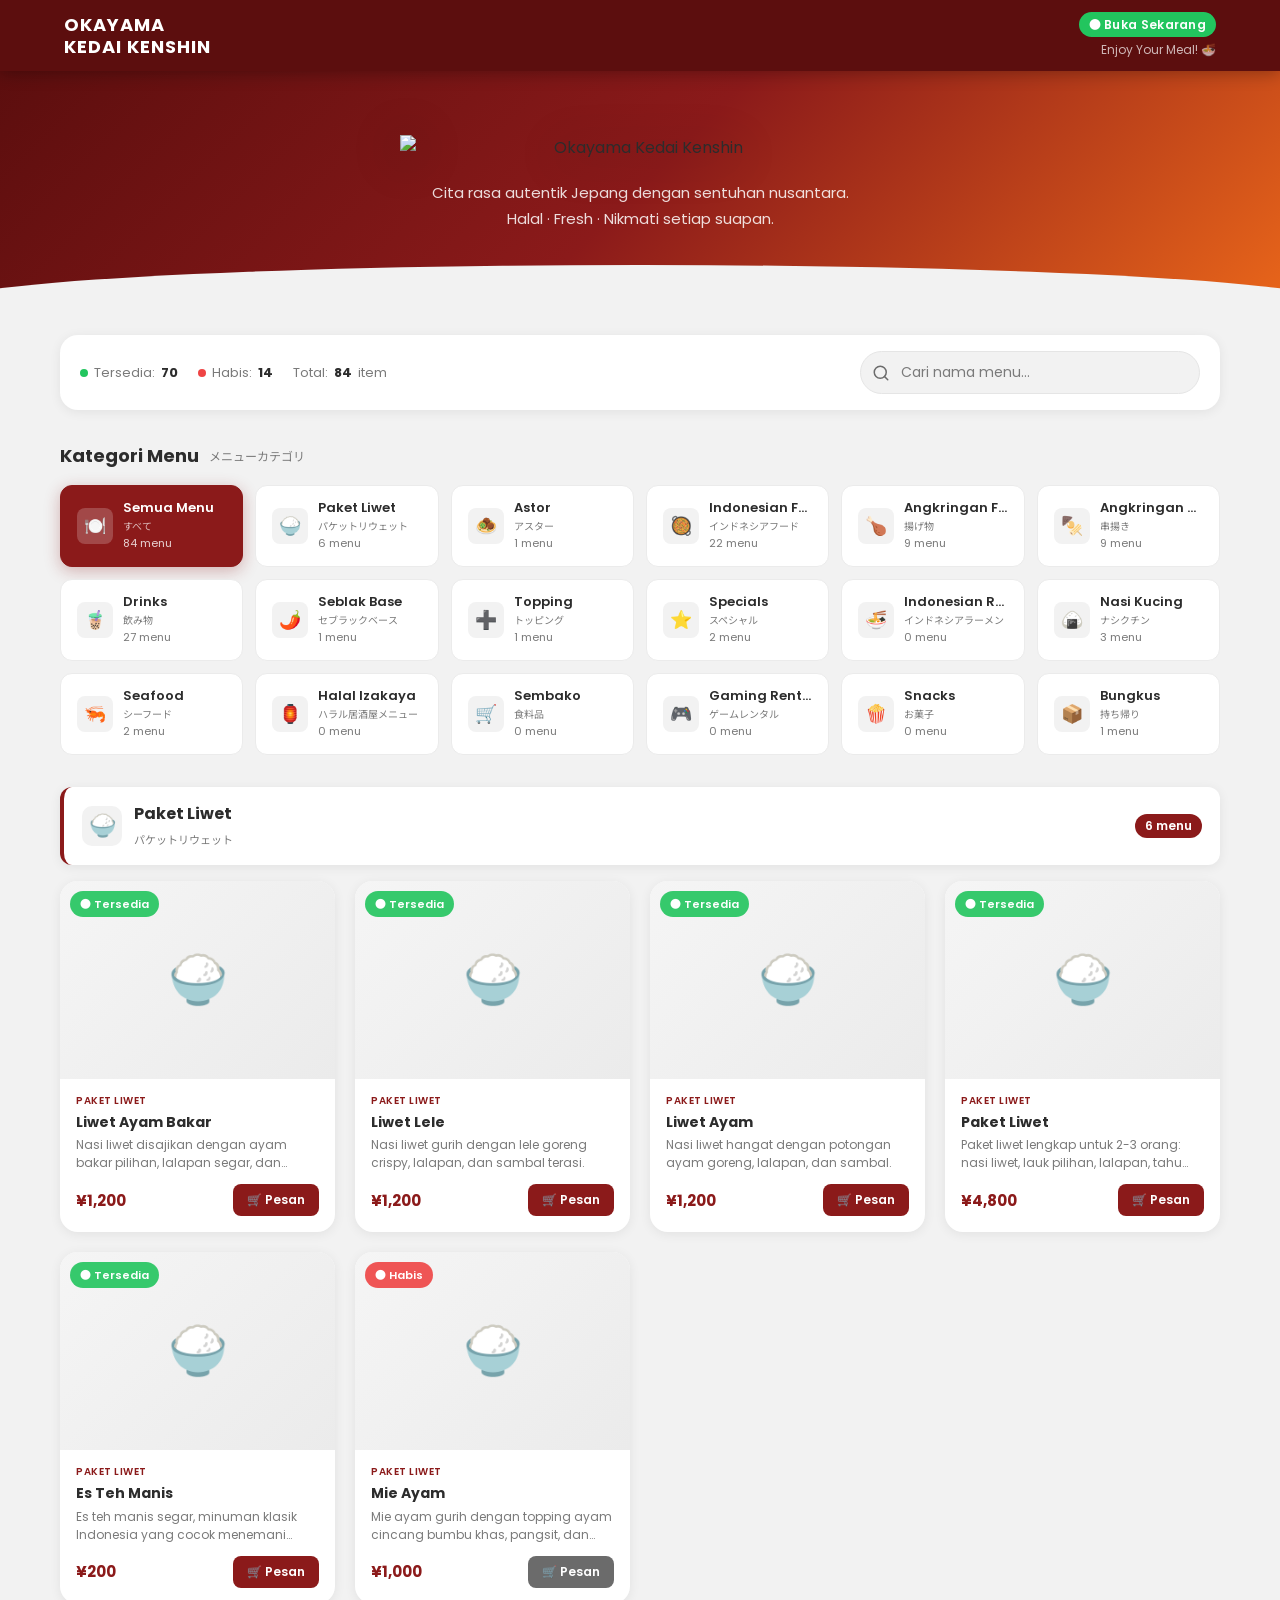
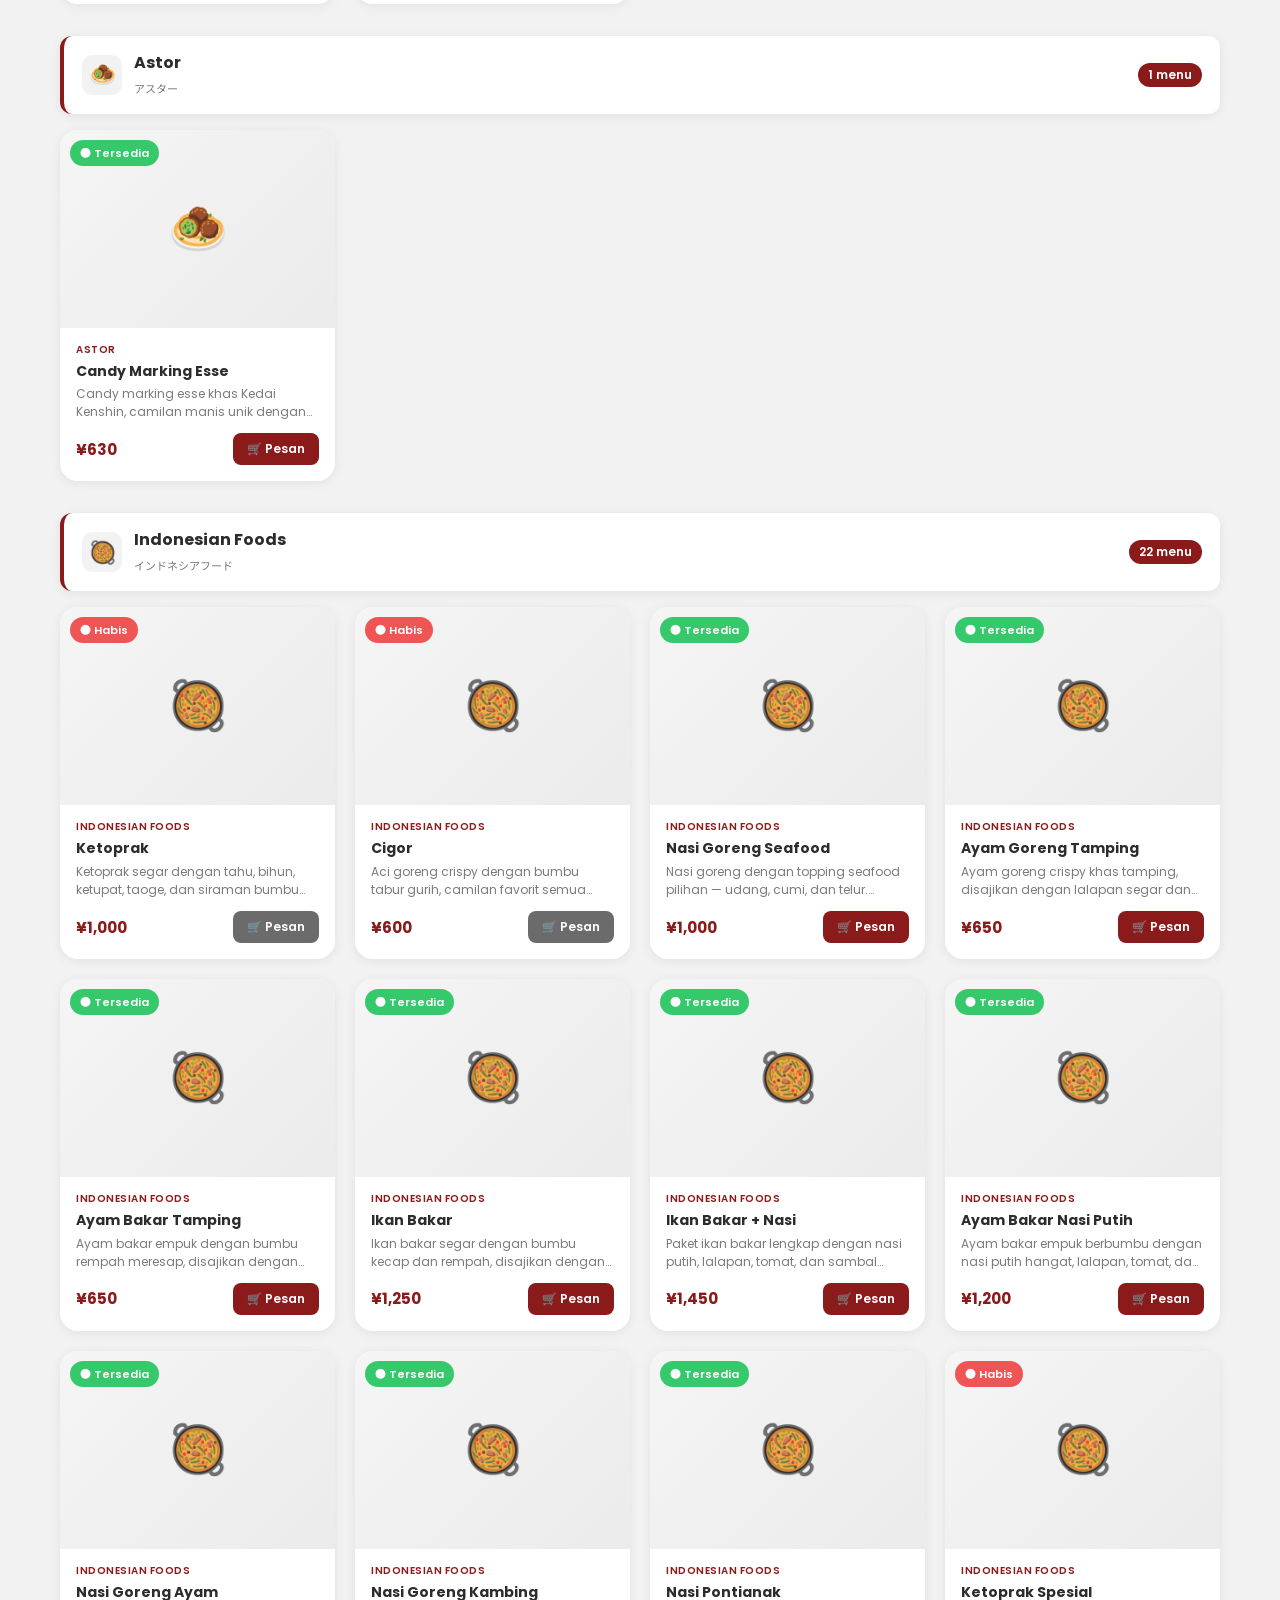
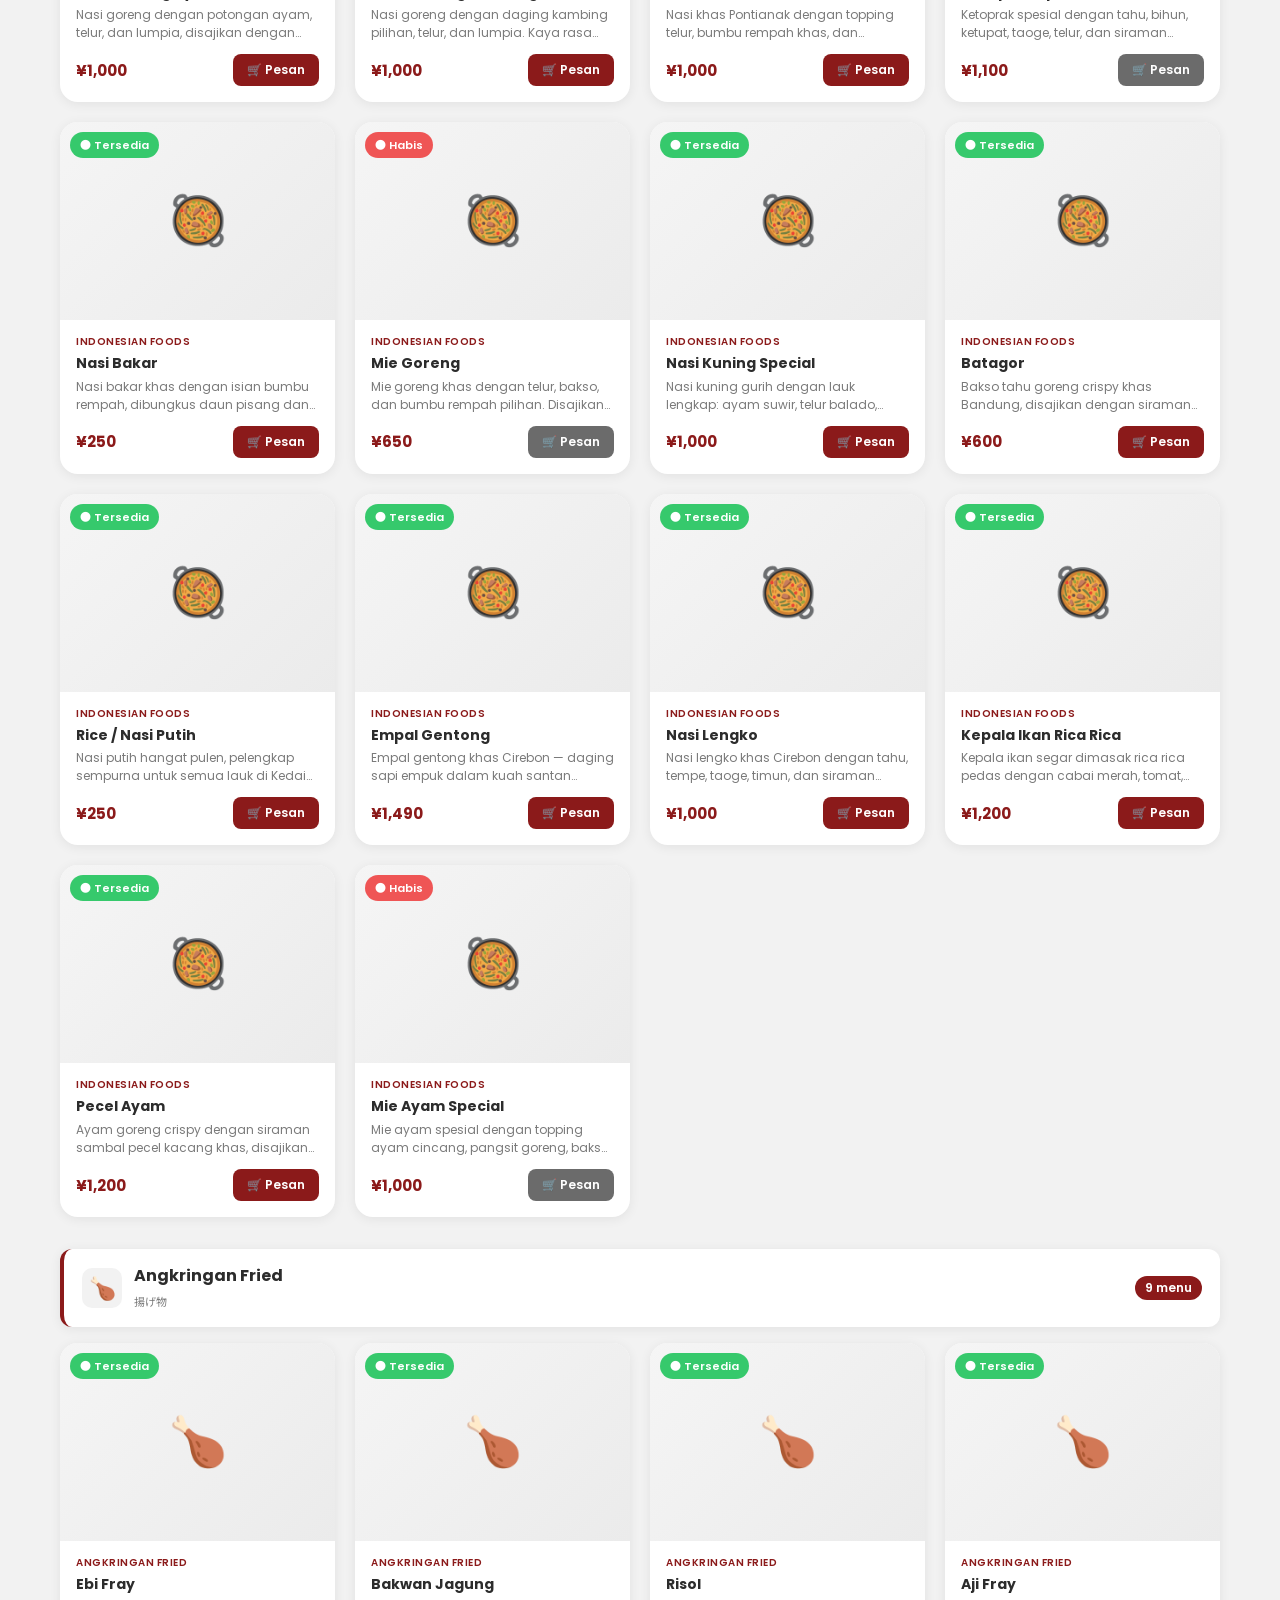
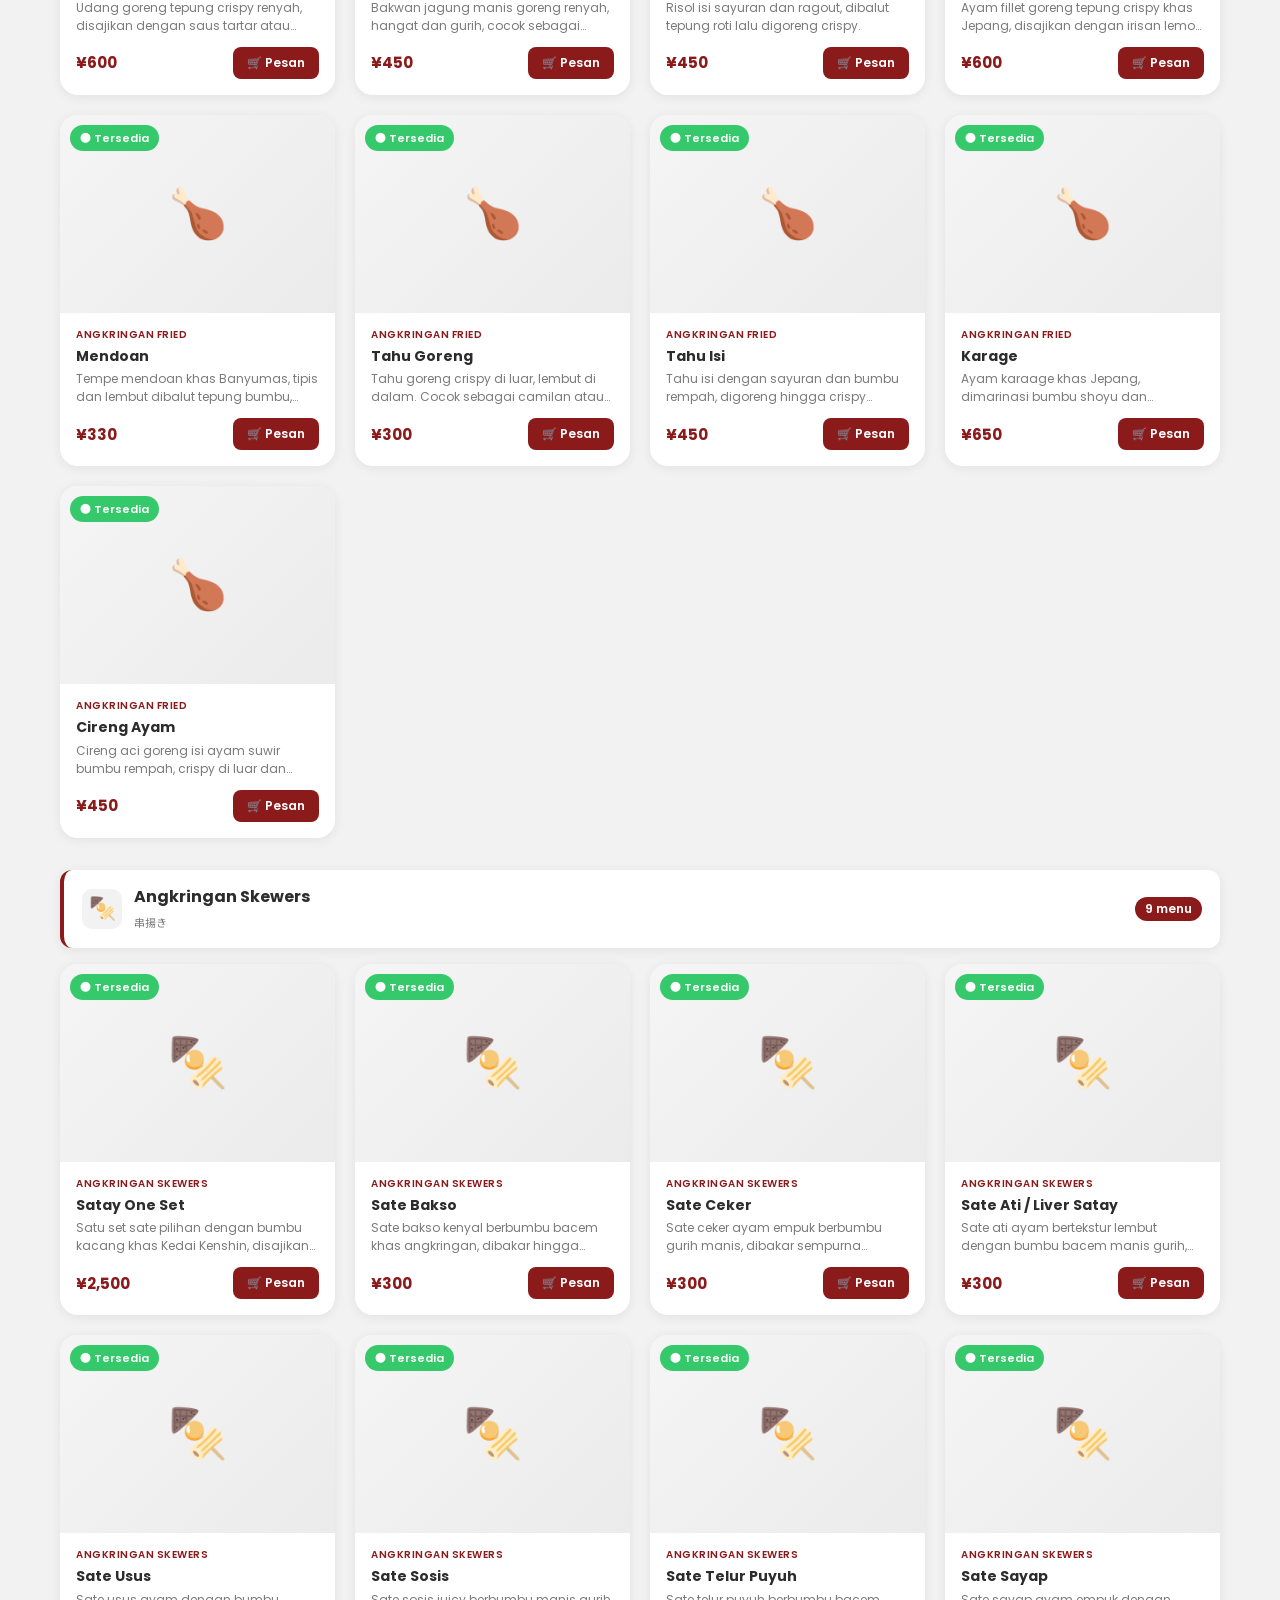
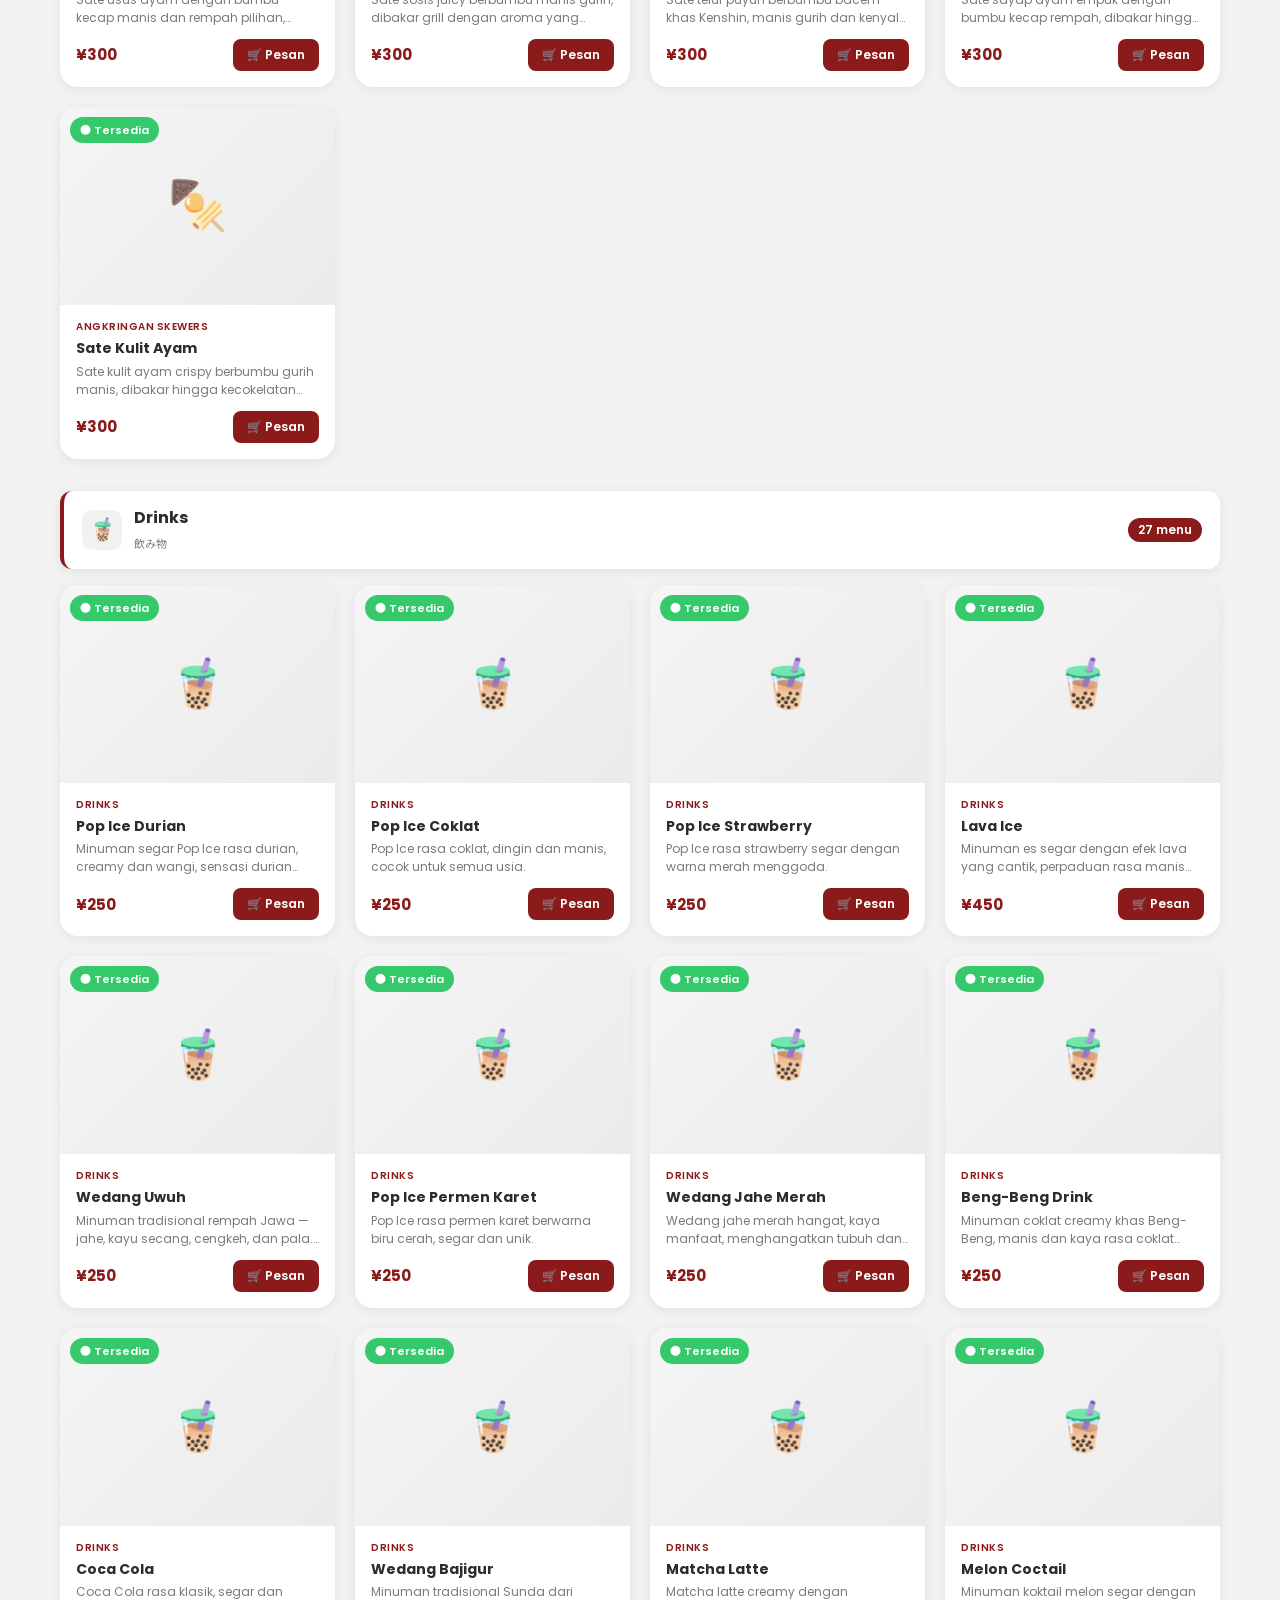
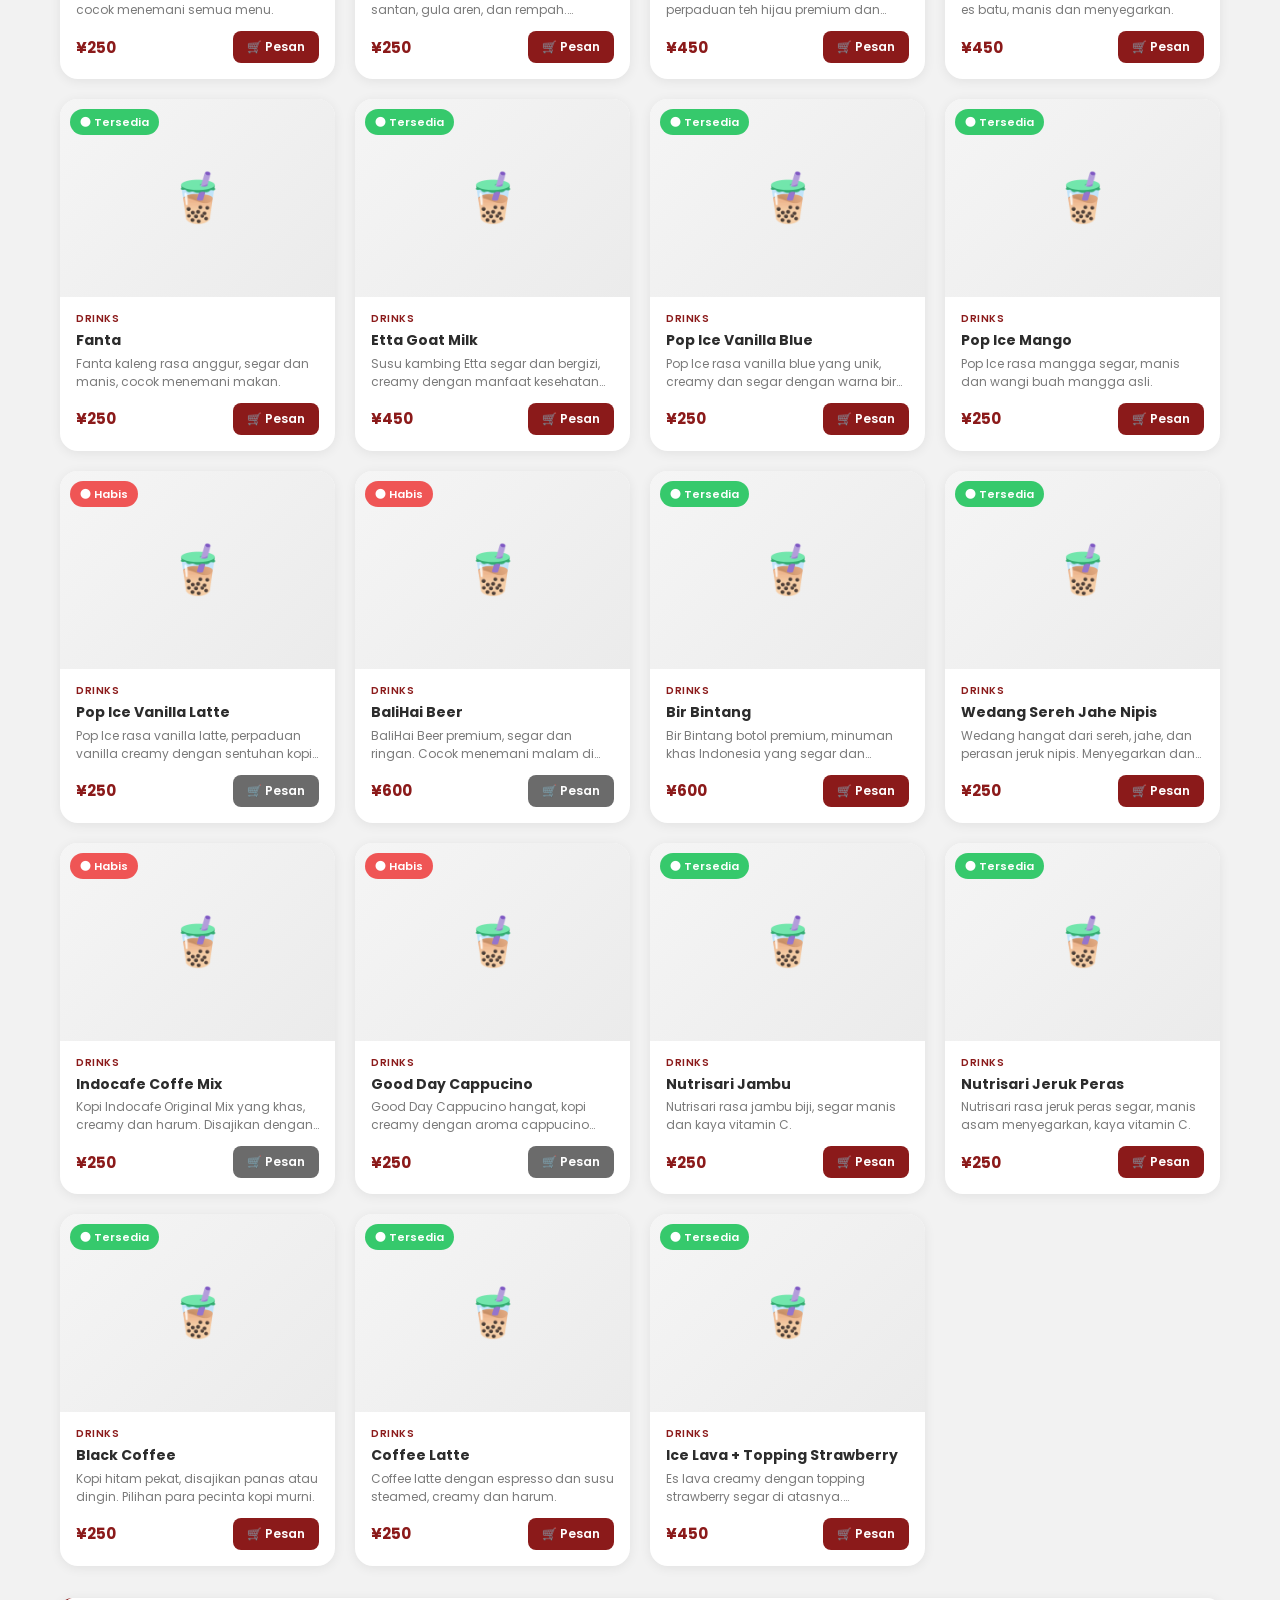
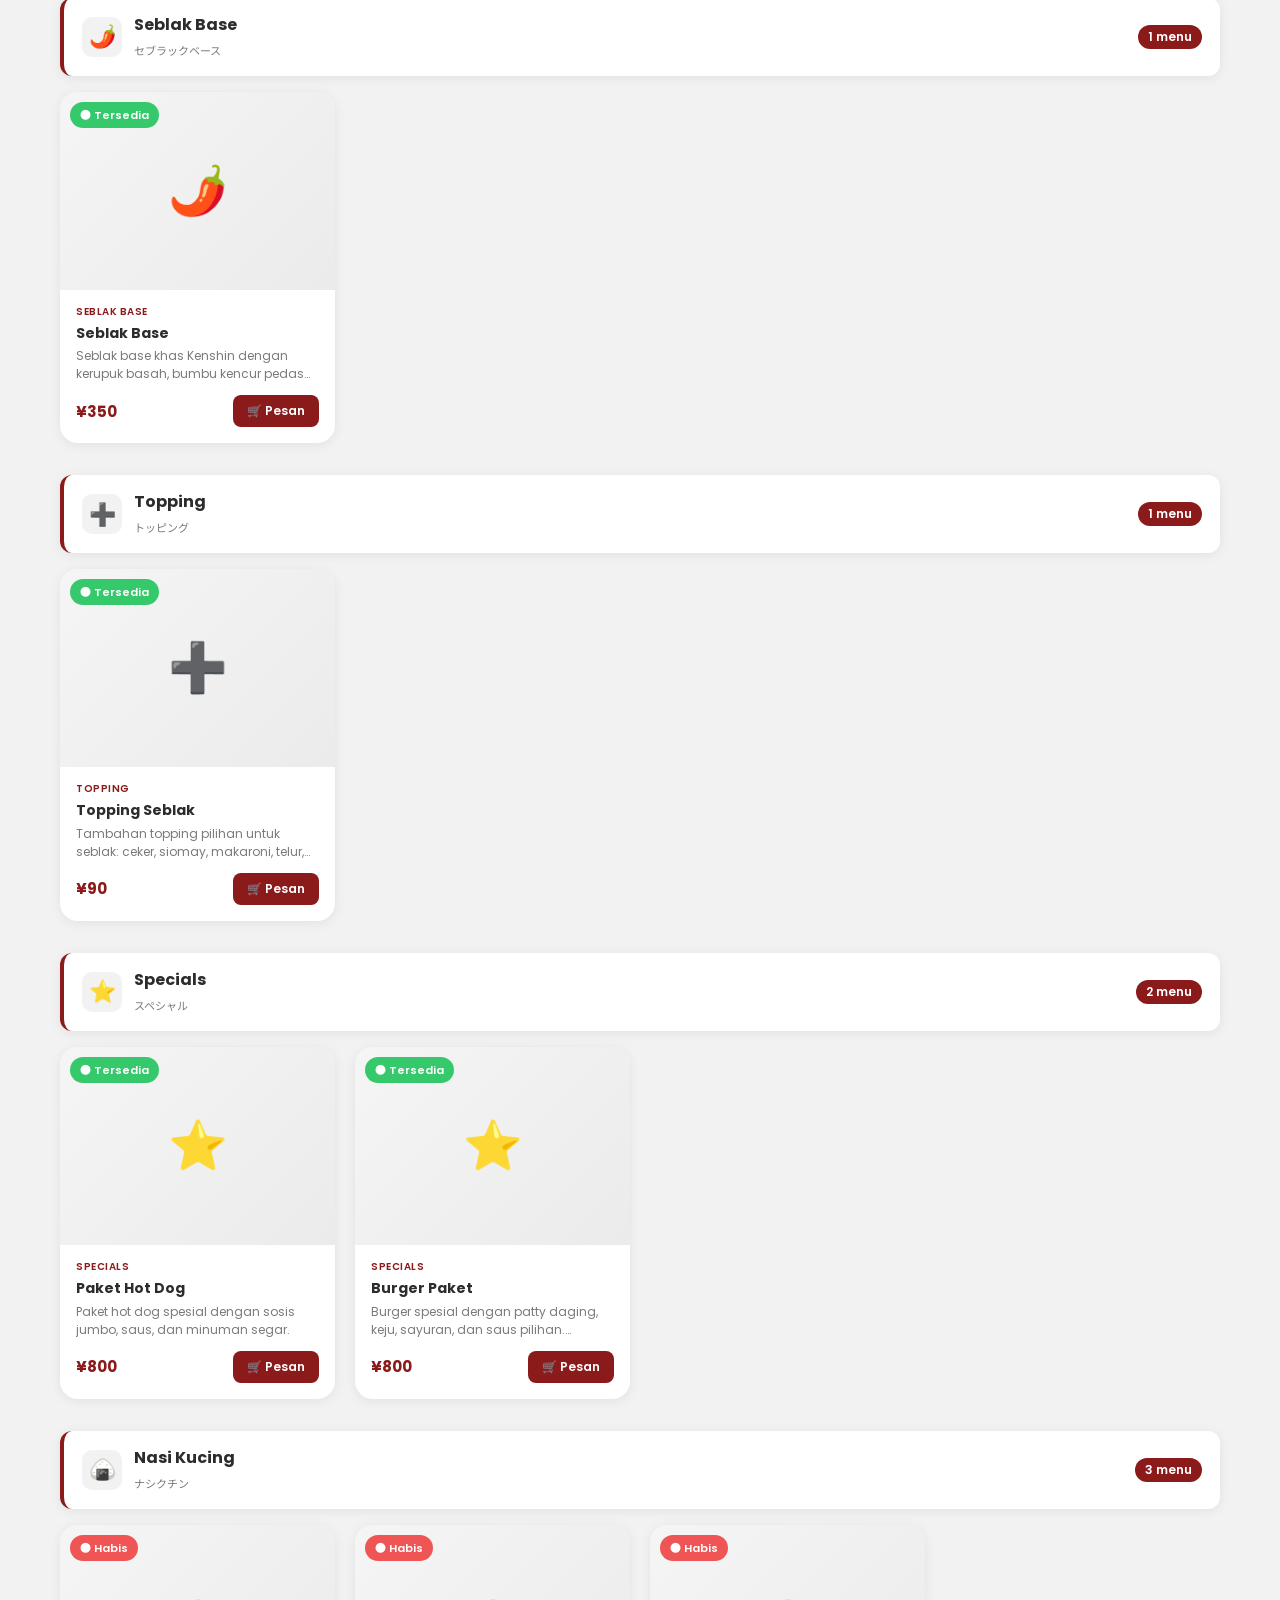
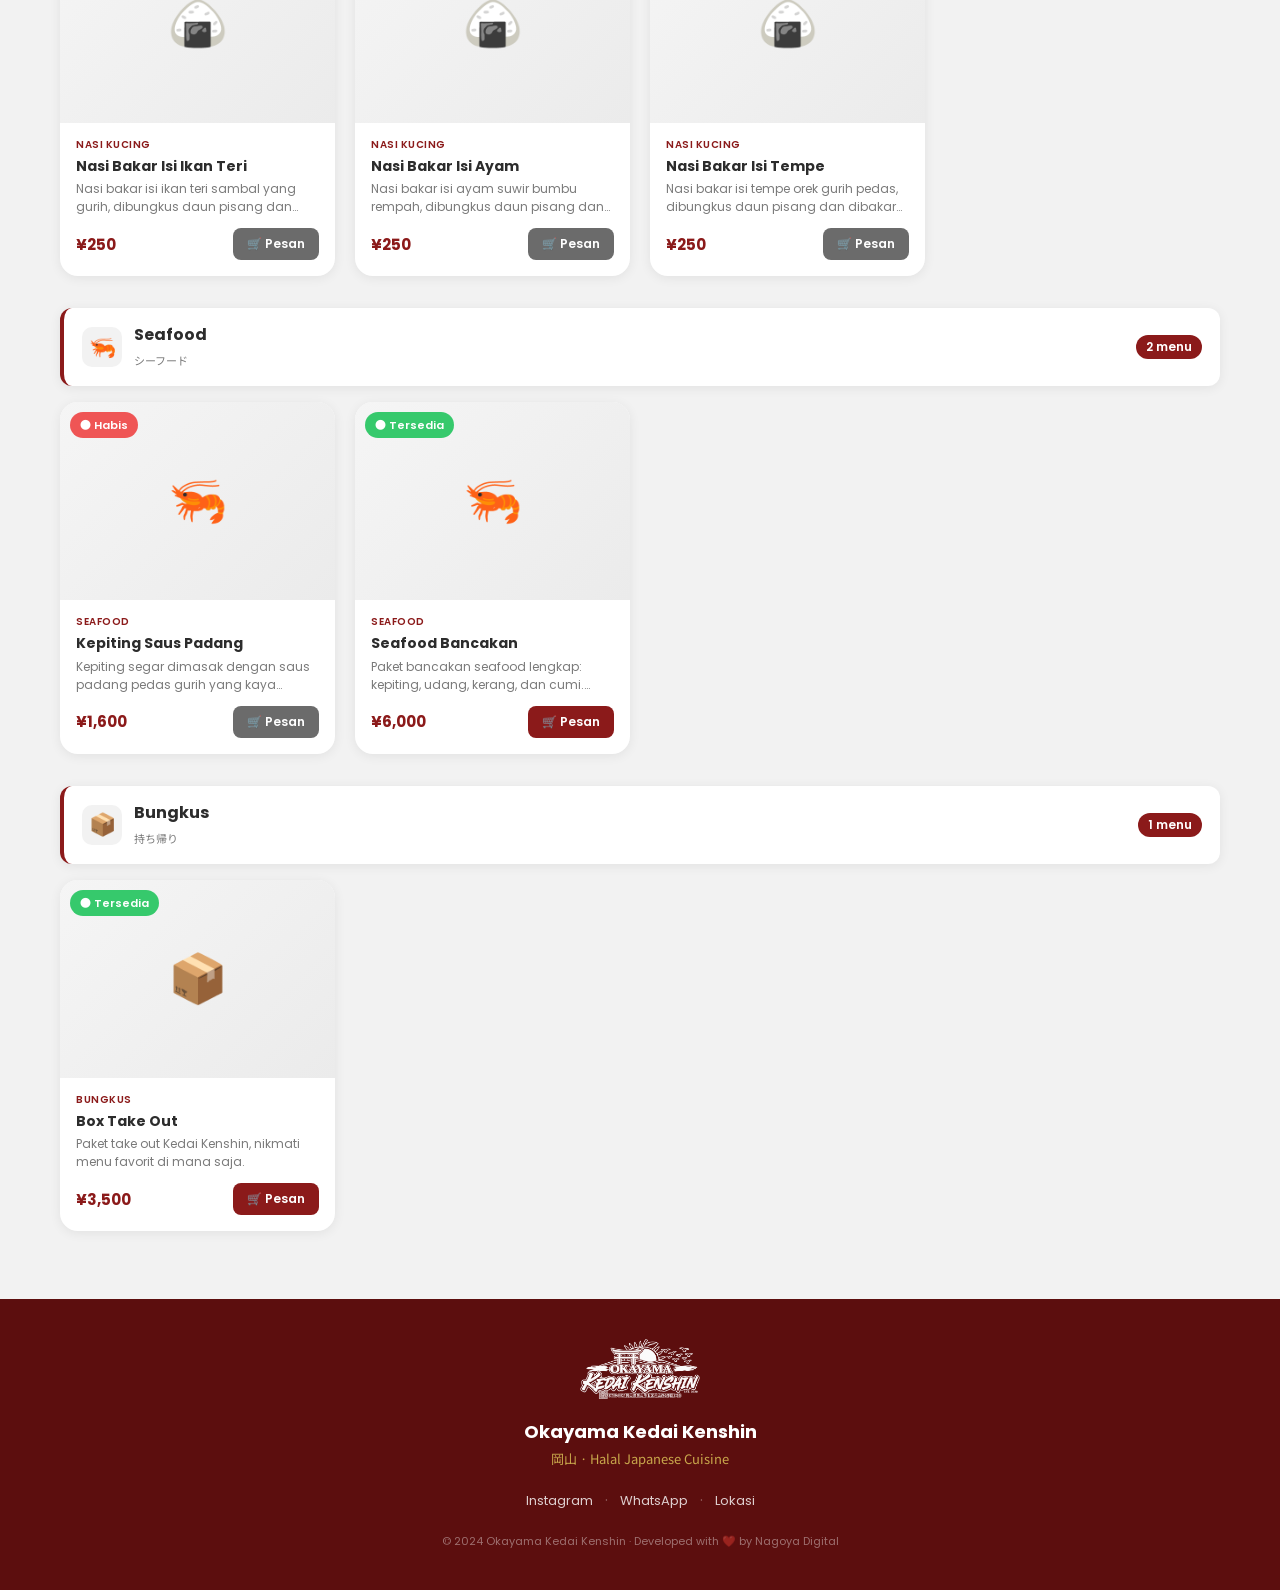
==== commit 9d8e6cbf: "feat: sinkronisasi admin panel + grid card editor menu - Admin panel terhubung ke backend PHP (auth." ====
--- a/index.html
+++ b/index.html
@@ -27,6 +27,25 @@
 
   <!-- HERO BANNER -->
   <section class="hero">
+    <!-- Floating food particles -->
+    <div class="hero-particles" aria-hidden="true">
+      <span class="particle" style="--x:8%;  --delay:0s;   --dur:14s; --size:2rem;">🍢</span>
+      <span class="particle" style="--x:18%; --delay:3s;   --dur:18s; --size:1.5rem;">🍜</span>
+      <span class="particle" style="--x:30%; --delay:7s;   --dur:13s; --size:2.2rem;">🍙</span>
+      <span class="particle" style="--x:42%; --delay:1s;   --dur:16s; --size:1.4rem;">🌶️</span>
+      <span class="particle" style="--x:55%; --delay:5s;   --dur:15s; --size:2rem;">🍗</span>
+      <span class="particle" style="--x:65%; --delay:9s;   --dur:12s; --size:1.8rem;">🥘</span>
+      <span class="particle" style="--x:75%; --delay:2s;   --dur:17s; --size:1.5rem;">🍤</span>
+      <span class="particle" style="--x:85%; --delay:11s;  --dur:14s; --size:2.2rem;">🧆</span>
+      <span class="particle" style="--x:12%; --delay:13s;  --dur:16s; --size:1.6rem;">🍱</span>
+      <span class="particle" style="--x:25%; --delay:4s;   --dur:13s; --size:1.8rem;">🍣</span>
+      <span class="particle" style="--x:48%; --delay:6s;   --dur:15s; --size:2rem;">🥩</span>
+      <span class="particle" style="--x:70%; --delay:8s;   --dur:18s; --size:1.5rem;">🧋</span>
+      <span class="particle" style="--x:20%; --delay:15s;  --dur:14s; --size:1.8rem;">🍚</span>
+      <span class="particle" style="--x:60%; --delay:10s;  --dur:16s; --size:2rem;">🦐</span>
+      <span class="particle" style="--x:80%; --delay:2.5s; --dur:13s; --size:1.4rem;">🌿</span>
+      <span class="particle" style="--x:38%; --delay:14s;  --dur:15s; --size:1.6rem;">🥚</span>
+    </div>
     <div class="hero-content">
       <img src="images/logo.png" alt="Okayama Kedai Kenshin" class="hero-logo" />
       <p class="hero-desc">Cita rasa autentik Jepang dengan sentuhan nusantara.<br>Halal · Fresh · Nikmati setiap suapan.</p>
@@ -89,6 +108,7 @@
     </div>
   </footer>
 
+  <script src="menu-data.js"></script>
   <script src="script.js"></script>
 </body>
 </html>
--- a/style.css
+++ b/style.css
@@ -107,10 +107,7 @@
 }
 
 .hero::before {
-  content: '';
-  position: absolute;
-  inset: 0;
-  background: url("data:image/svg+xml,%3Csvg width='60' height='60' viewBox='0 0 60 60' xmlns='http://www.w3.org/2000/svg'%3E%3Cg fill='none' fill-rule='evenodd'%3E%3Cg fill='%23ffffff' fill-opacity='0.04'%3E%3Cpath d='M36 34v-4h-2v4h-4v2h4v4h2v-4h4v-2h-4zm0-30V0h-2v4h-4v2h4v4h2V6h4V4h-4zM6 34v-4H4v4H0v2h4v4h2v-4h4v-2H6zM6 4V0H4v4H0v2h4v4h2V6h4V4H6z'/%3E%3C/g%3E%3C/g%3E%3C/svg%3E");
+  display: none;
 }
 
 .hero-pattern {
@@ -121,6 +118,48 @@
   height: 40px;
   background: var(--gray-light);
   clip-path: ellipse(55% 100% at 50% 100%);
+}
+
+/* ── FLOATING FOOD PARTICLES ── */
+.hero-particles {
+  position: absolute;
+  inset: 0;
+  overflow: hidden;
+  pointer-events: none;
+  z-index: 0;
+}
+
+.particle {
+  position: absolute;
+  left: -80px;
+  top: var(--x);
+  font-size: var(--size, 1.8rem);
+  opacity: 0;
+  animation: slideRight var(--dur, 12s) var(--delay, 0s) infinite linear;
+  user-select: none;
+  will-change: transform, opacity;
+  filter: grayscale(20%);
+}
+
+@keyframes slideRight {
+  0% {
+    transform: translateX(0) translateY(0) rotate(-5deg) scale(0.85);
+    opacity: 0;
+  }
+  8% {
+    opacity: 0.2;
+  }
+  50% {
+    transform: translateX(55vw) translateY(-8px) rotate(5deg) scale(1);
+    opacity: 0.15;
+  }
+  92% {
+    opacity: 0.1;
+  }
+  100% {
+    transform: translateX(110vw) translateY(4px) rotate(-3deg) scale(0.9);
+    opacity: 0;
+  }
 }
 
 .hero-content {
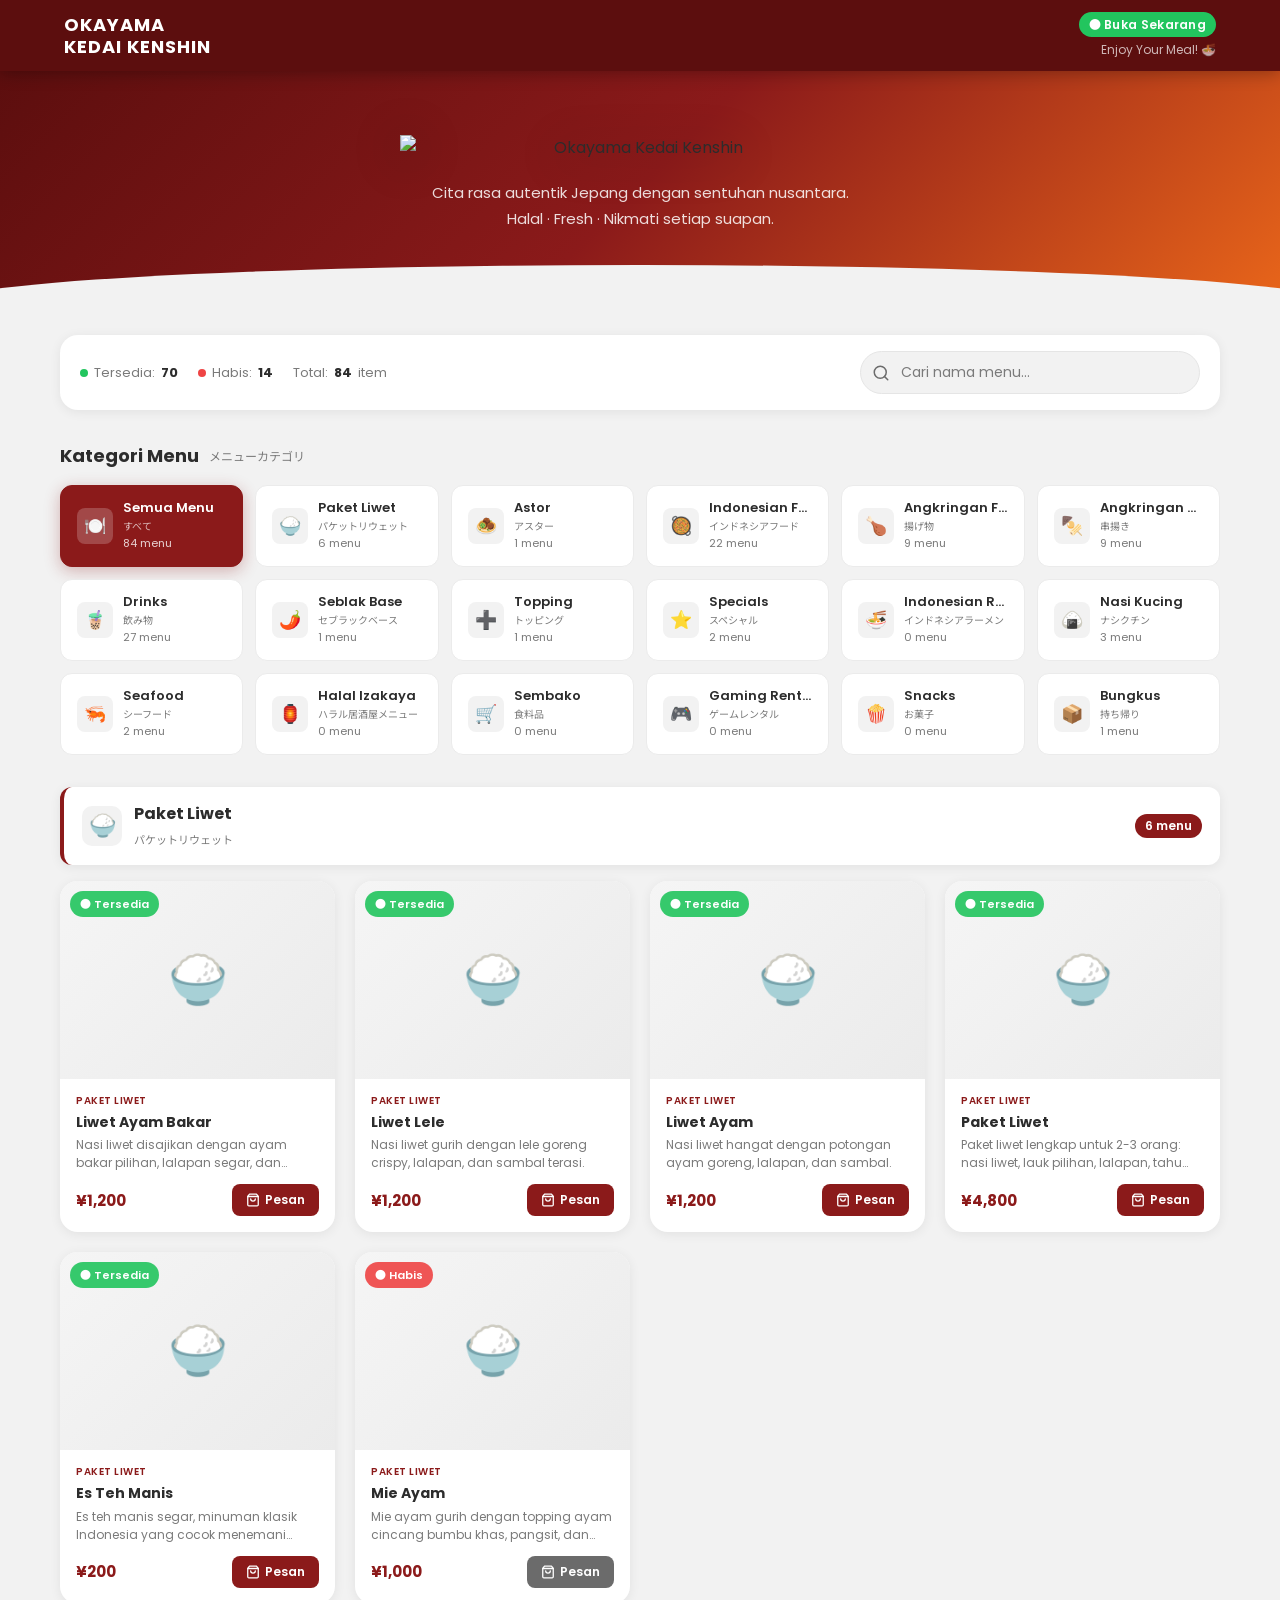
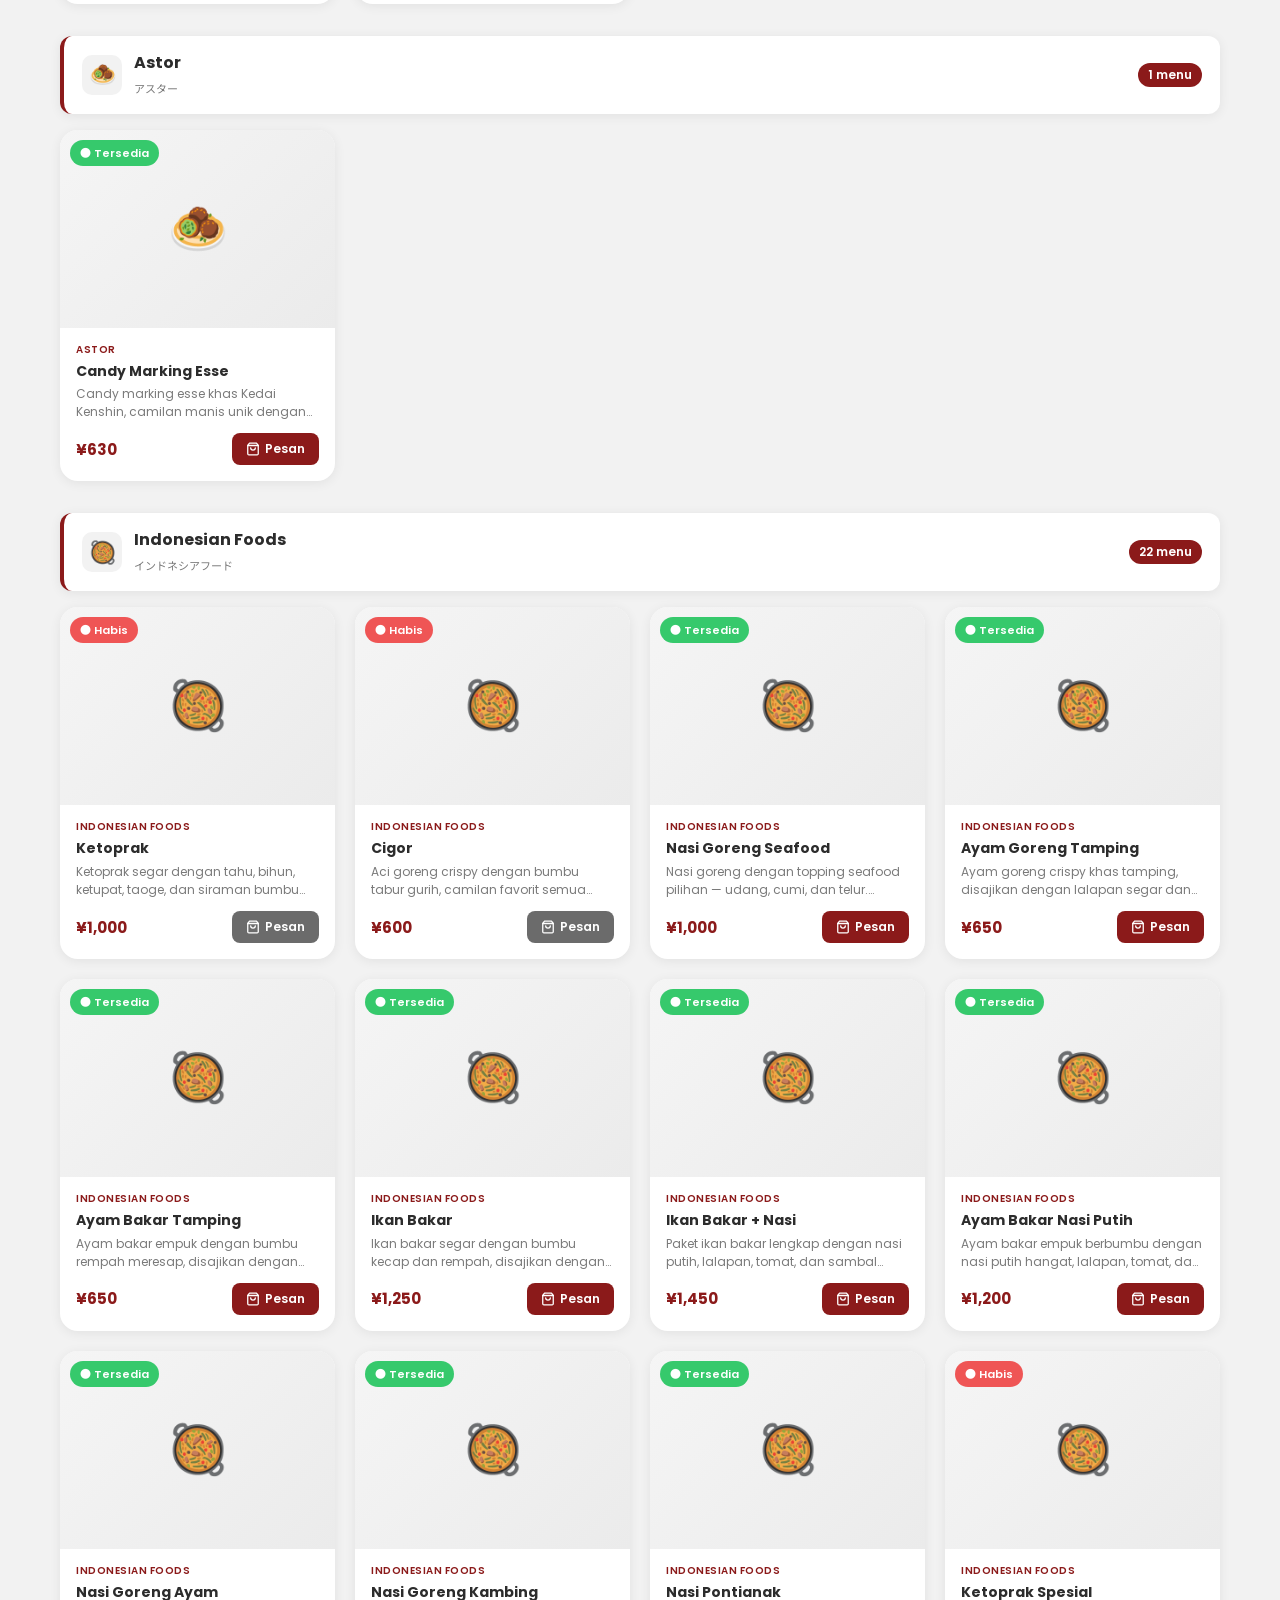
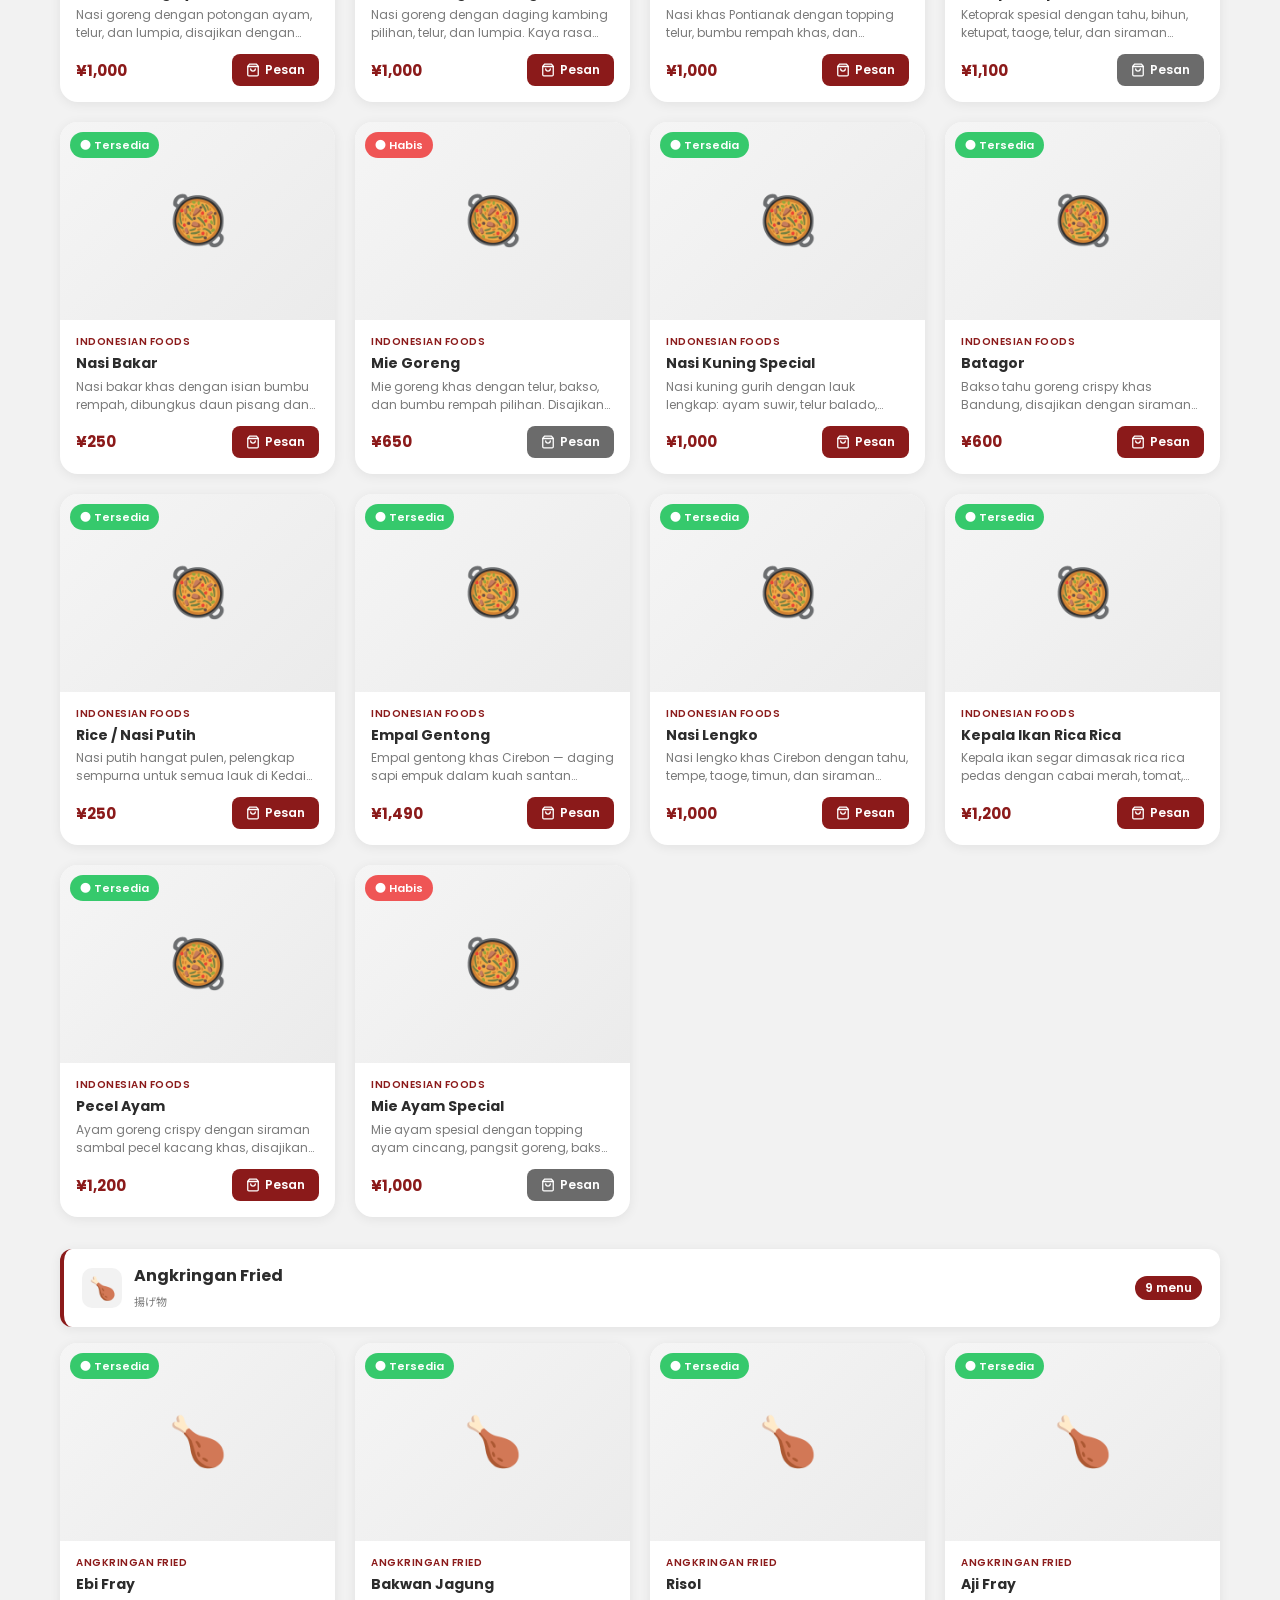
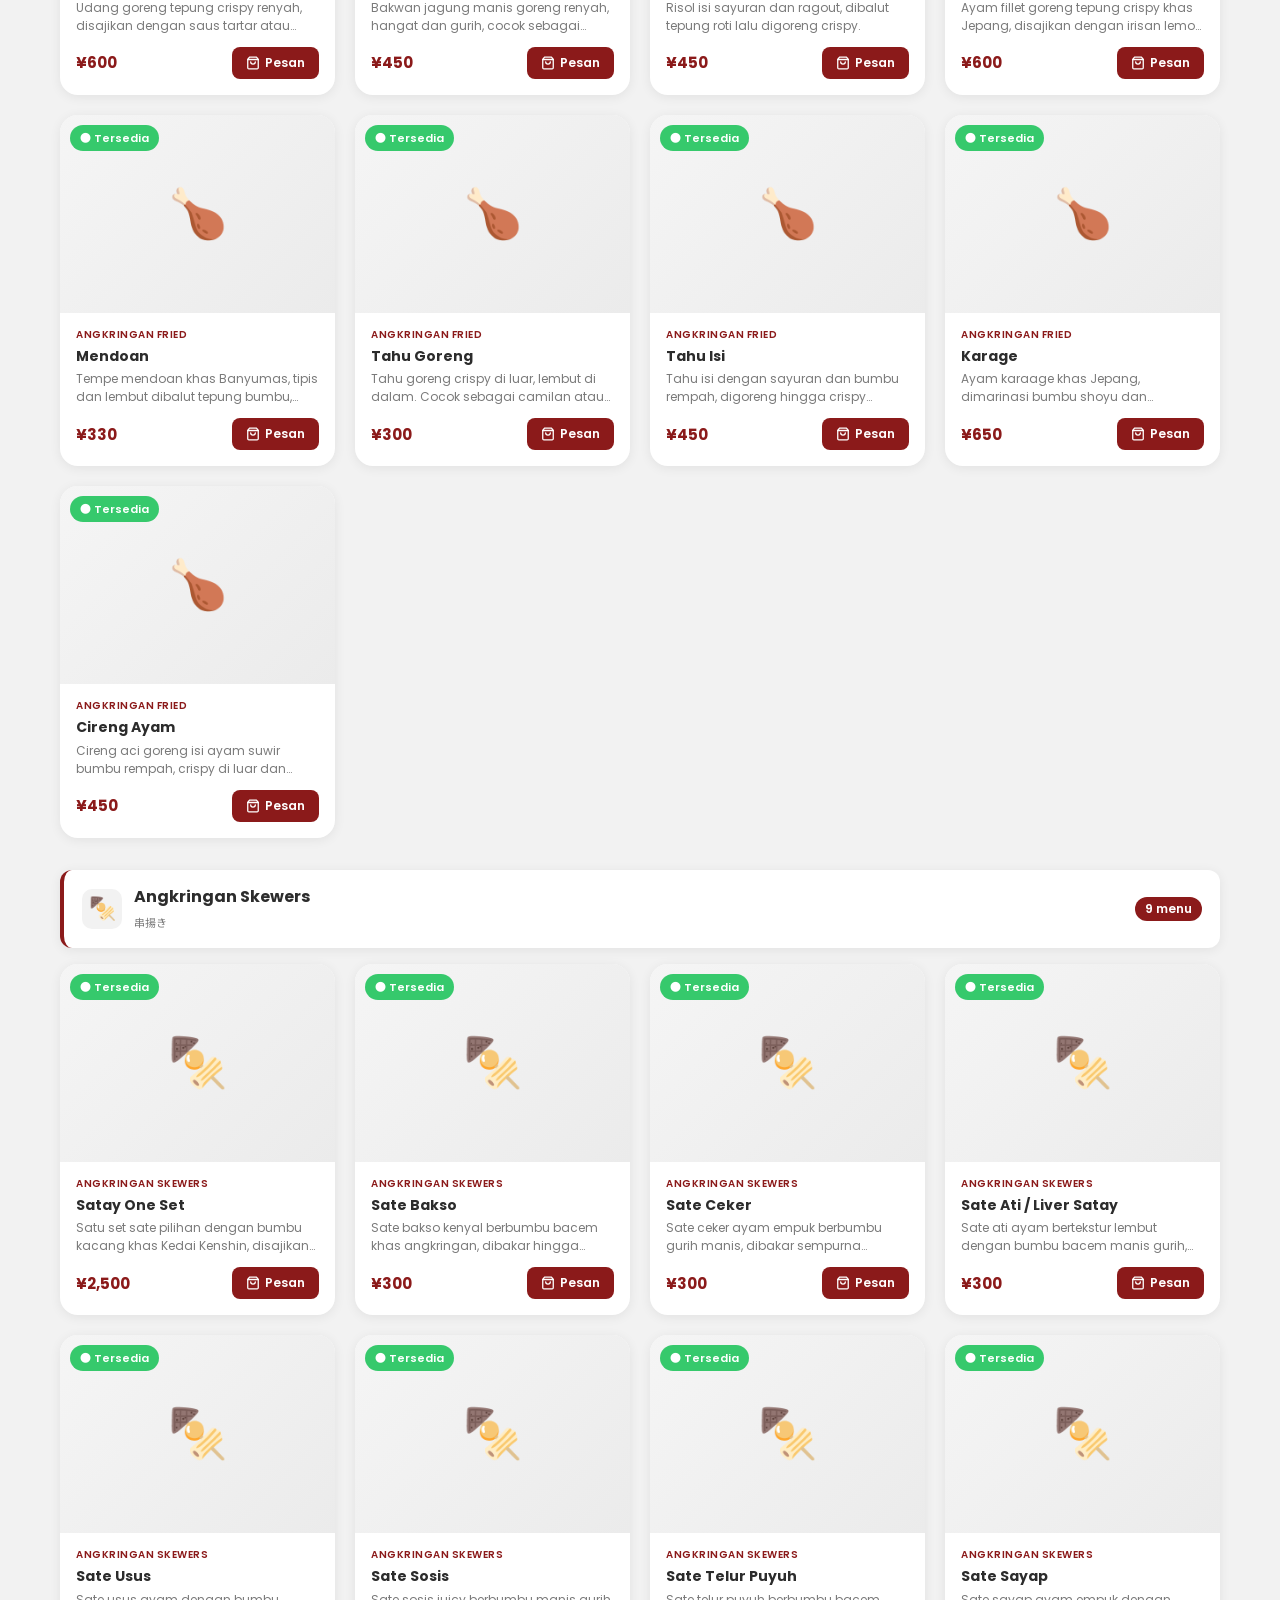
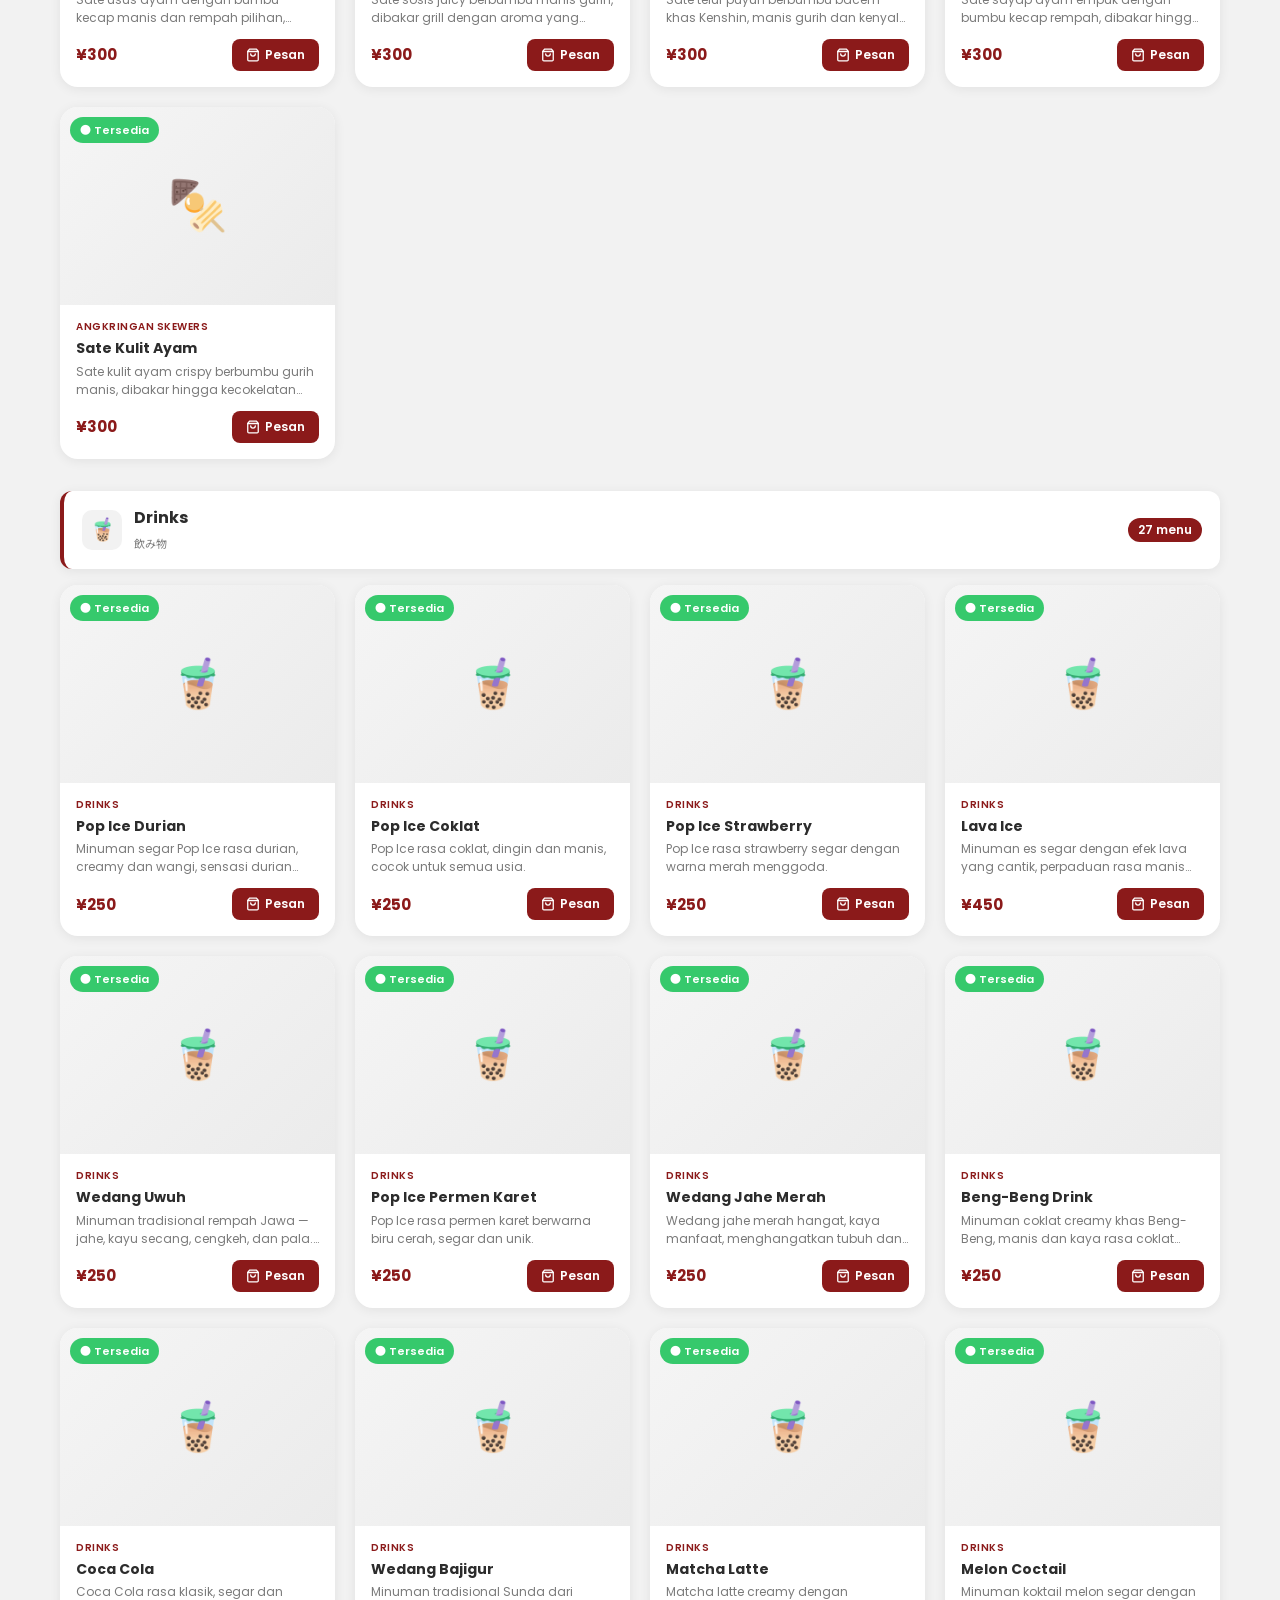
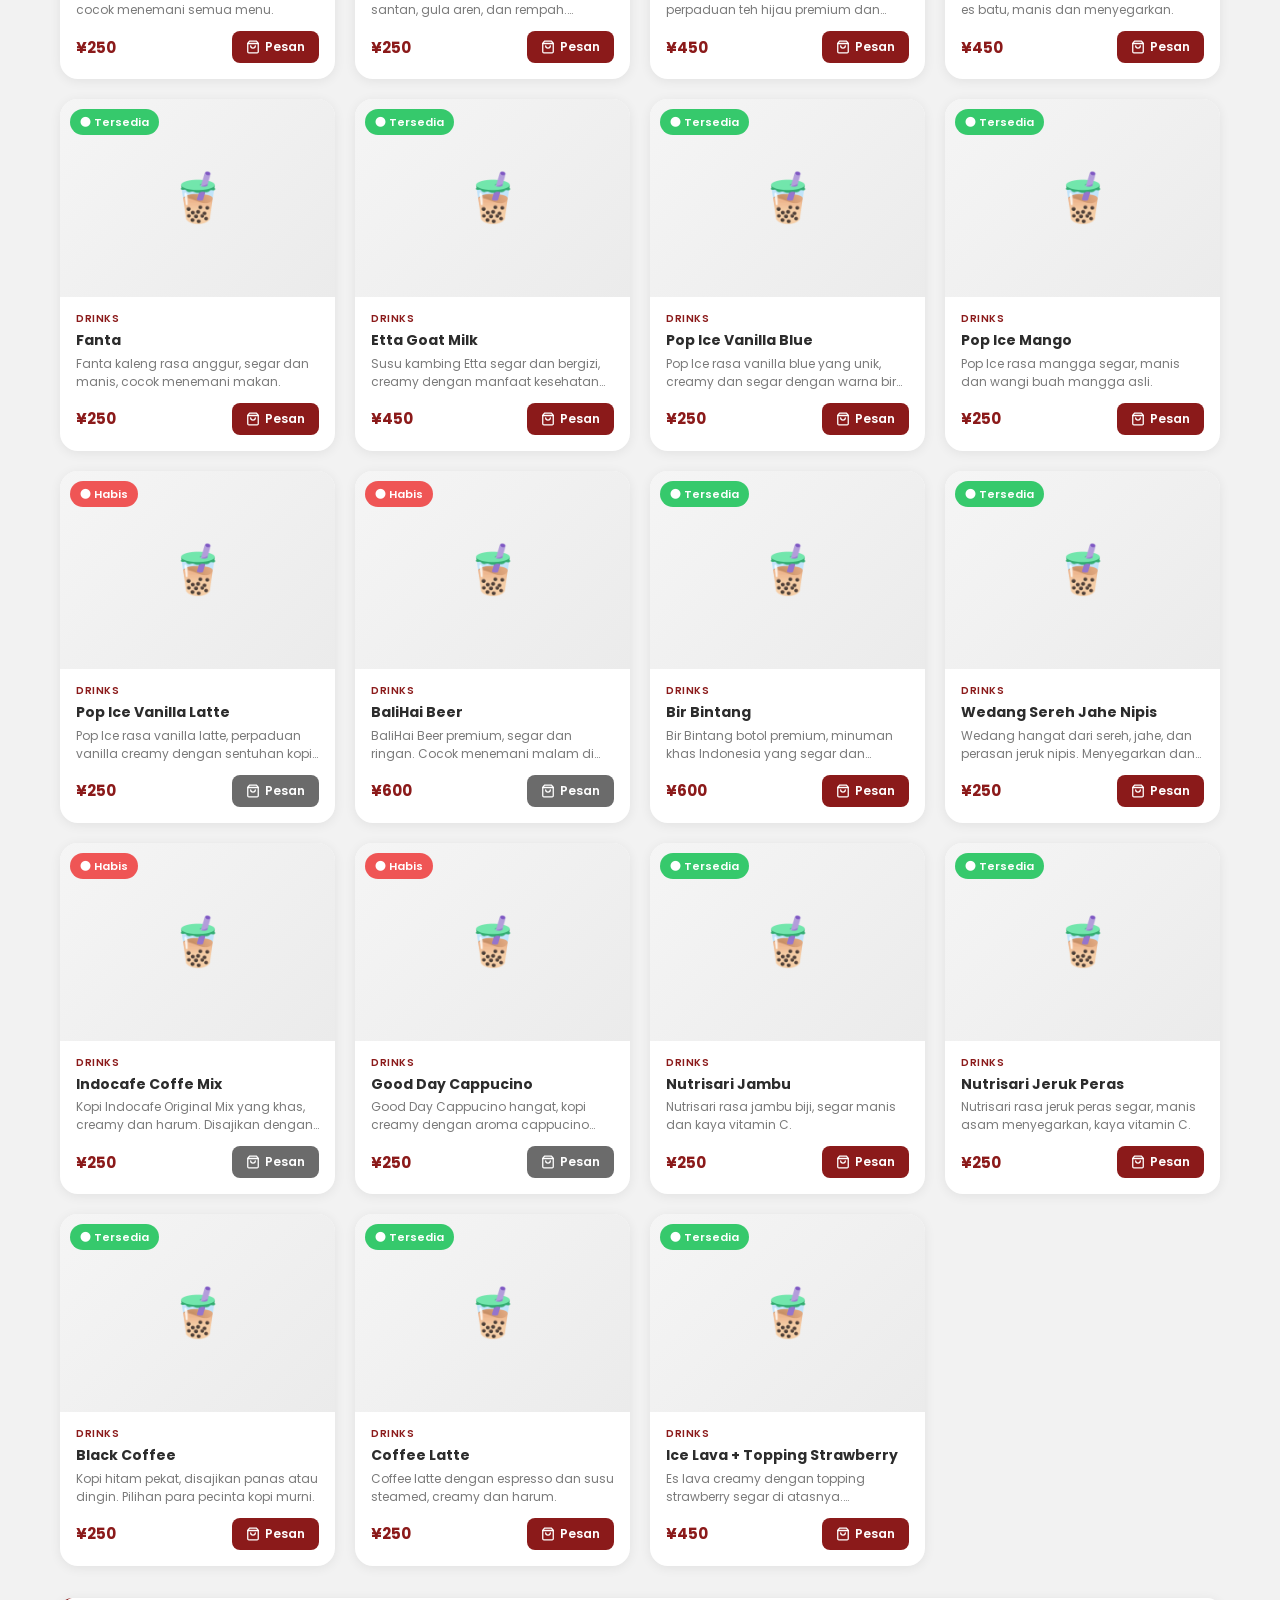
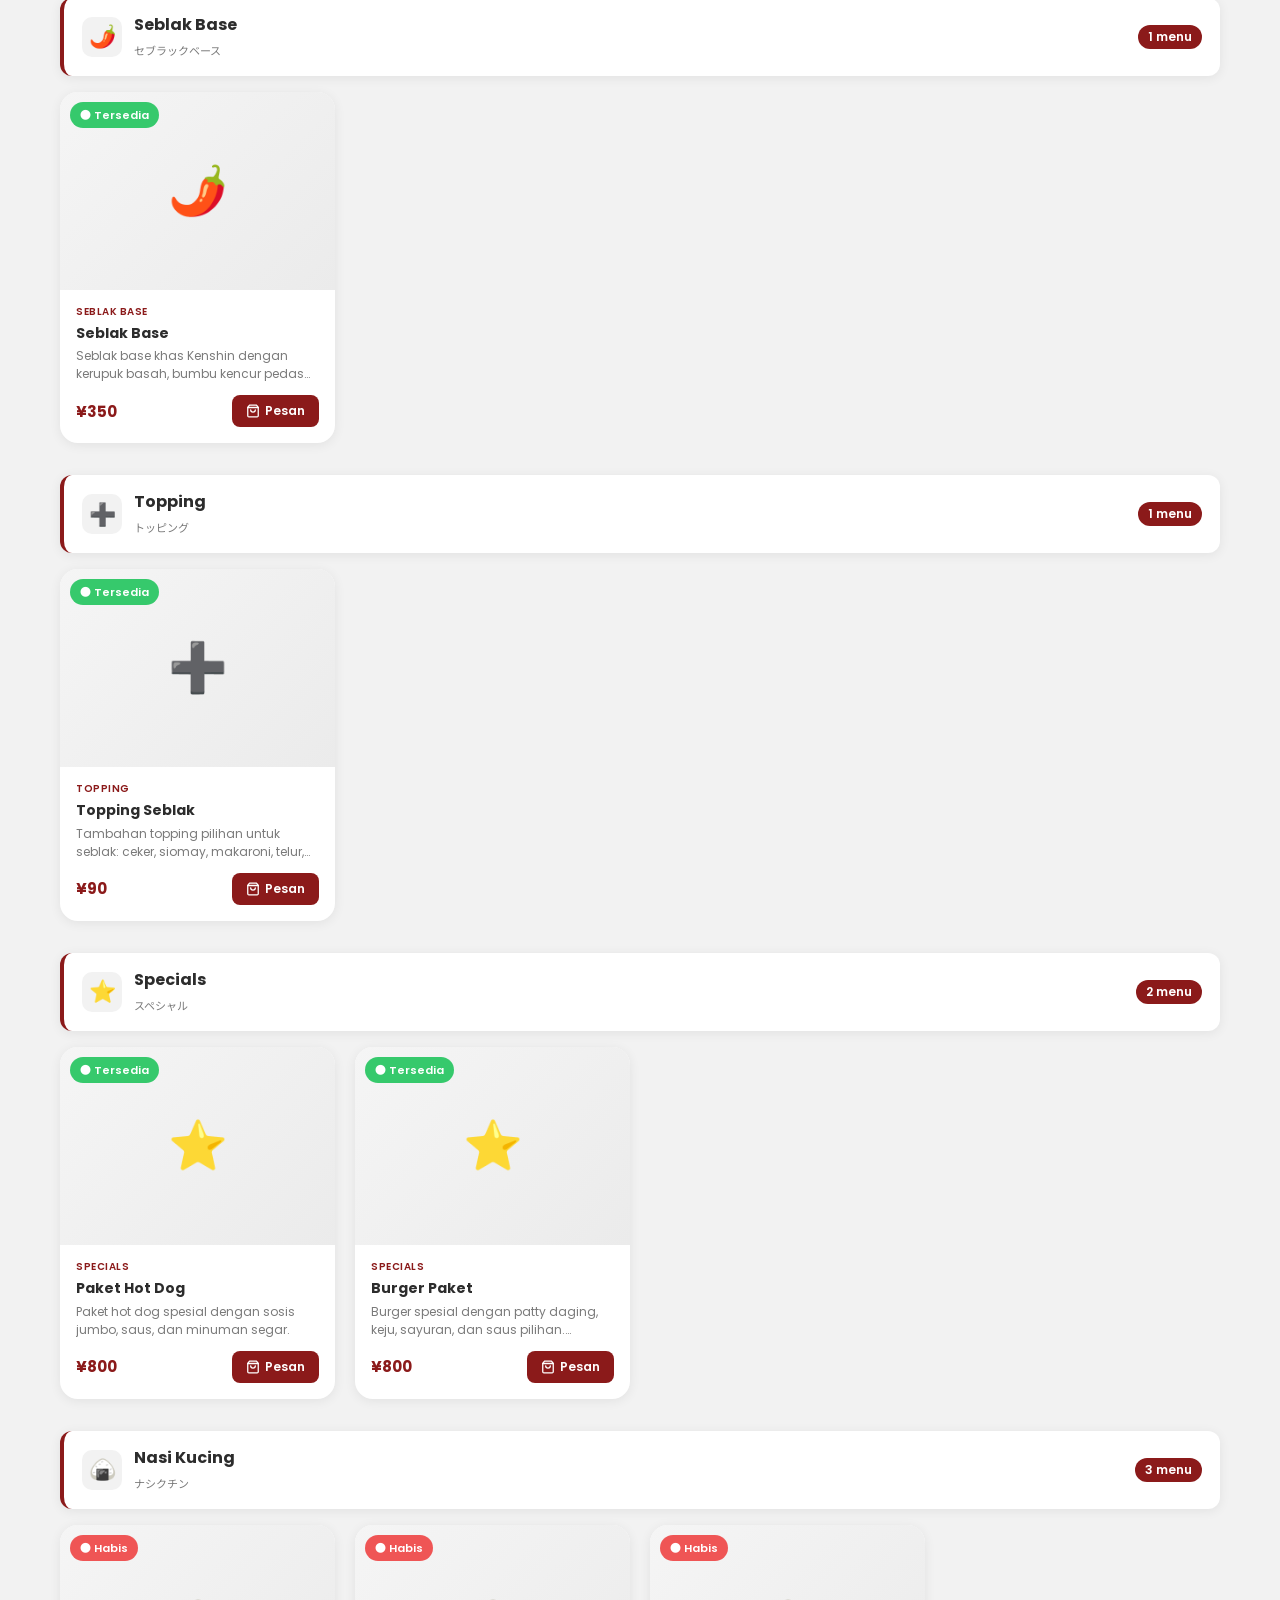
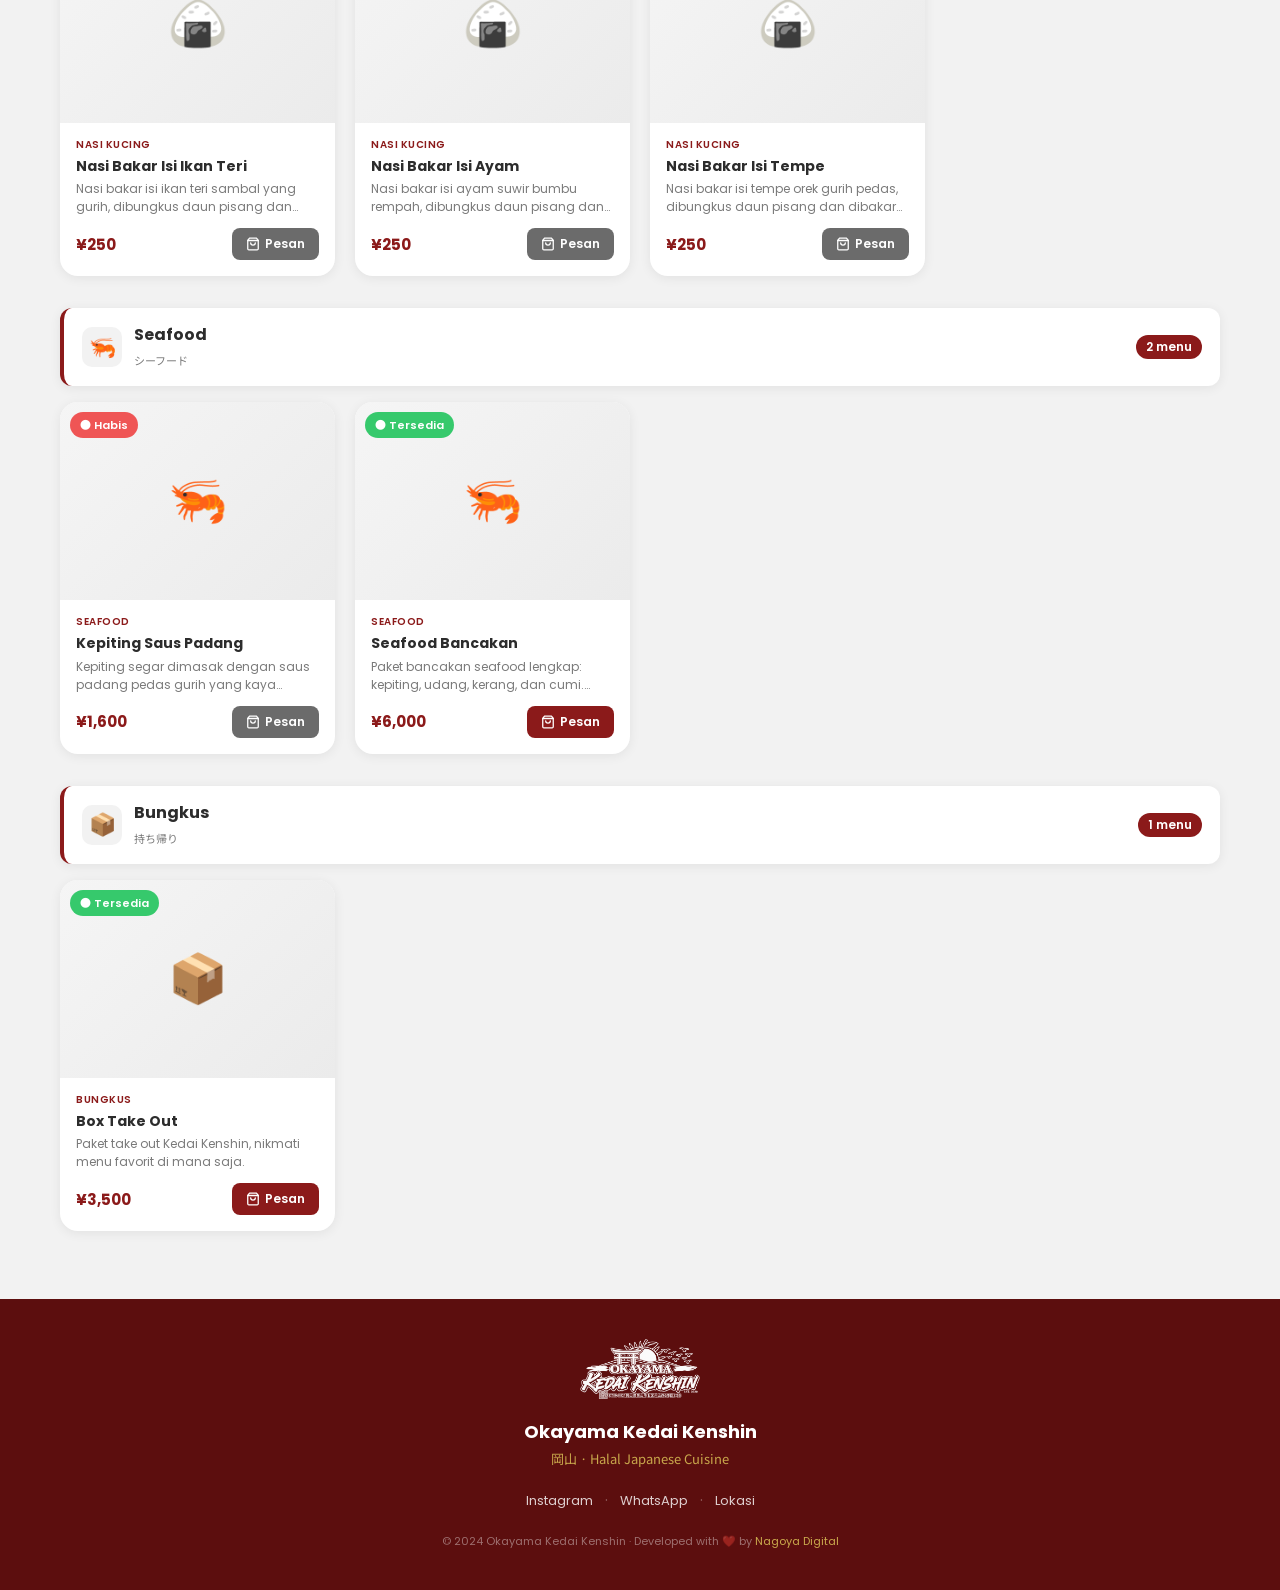
==== commit fd8b9295: "feat: tambah edit/hapus/tambah menu & kategori + fix footer Nagoya Digital - admin: tombol Edit & Ha" ====
--- a/index.html
+++ b/index.html
@@ -104,7 +104,7 @@
         <span>·</span>
         <a href="#">Lokasi</a>
       </div>
-      <p class="footer-copy">© 2024 Okayama Kedai Kenshin · Developed with ❤️ by <a href="https://nagoyadigital.com" target="_blank" rel="noopener noreferrer" class="footer-credit"></a>Nagoya Digital</a></p>
+      <p class="footer-copy">© 2024 Okayama Kedai Kenshin · Developed with ❤️ by <a href="https://nagoyadigital.com" target="_blank" rel="noopener noreferrer" class="footer-credit">Nagoya Digital</a></p>
     </div>
   </footer>
 
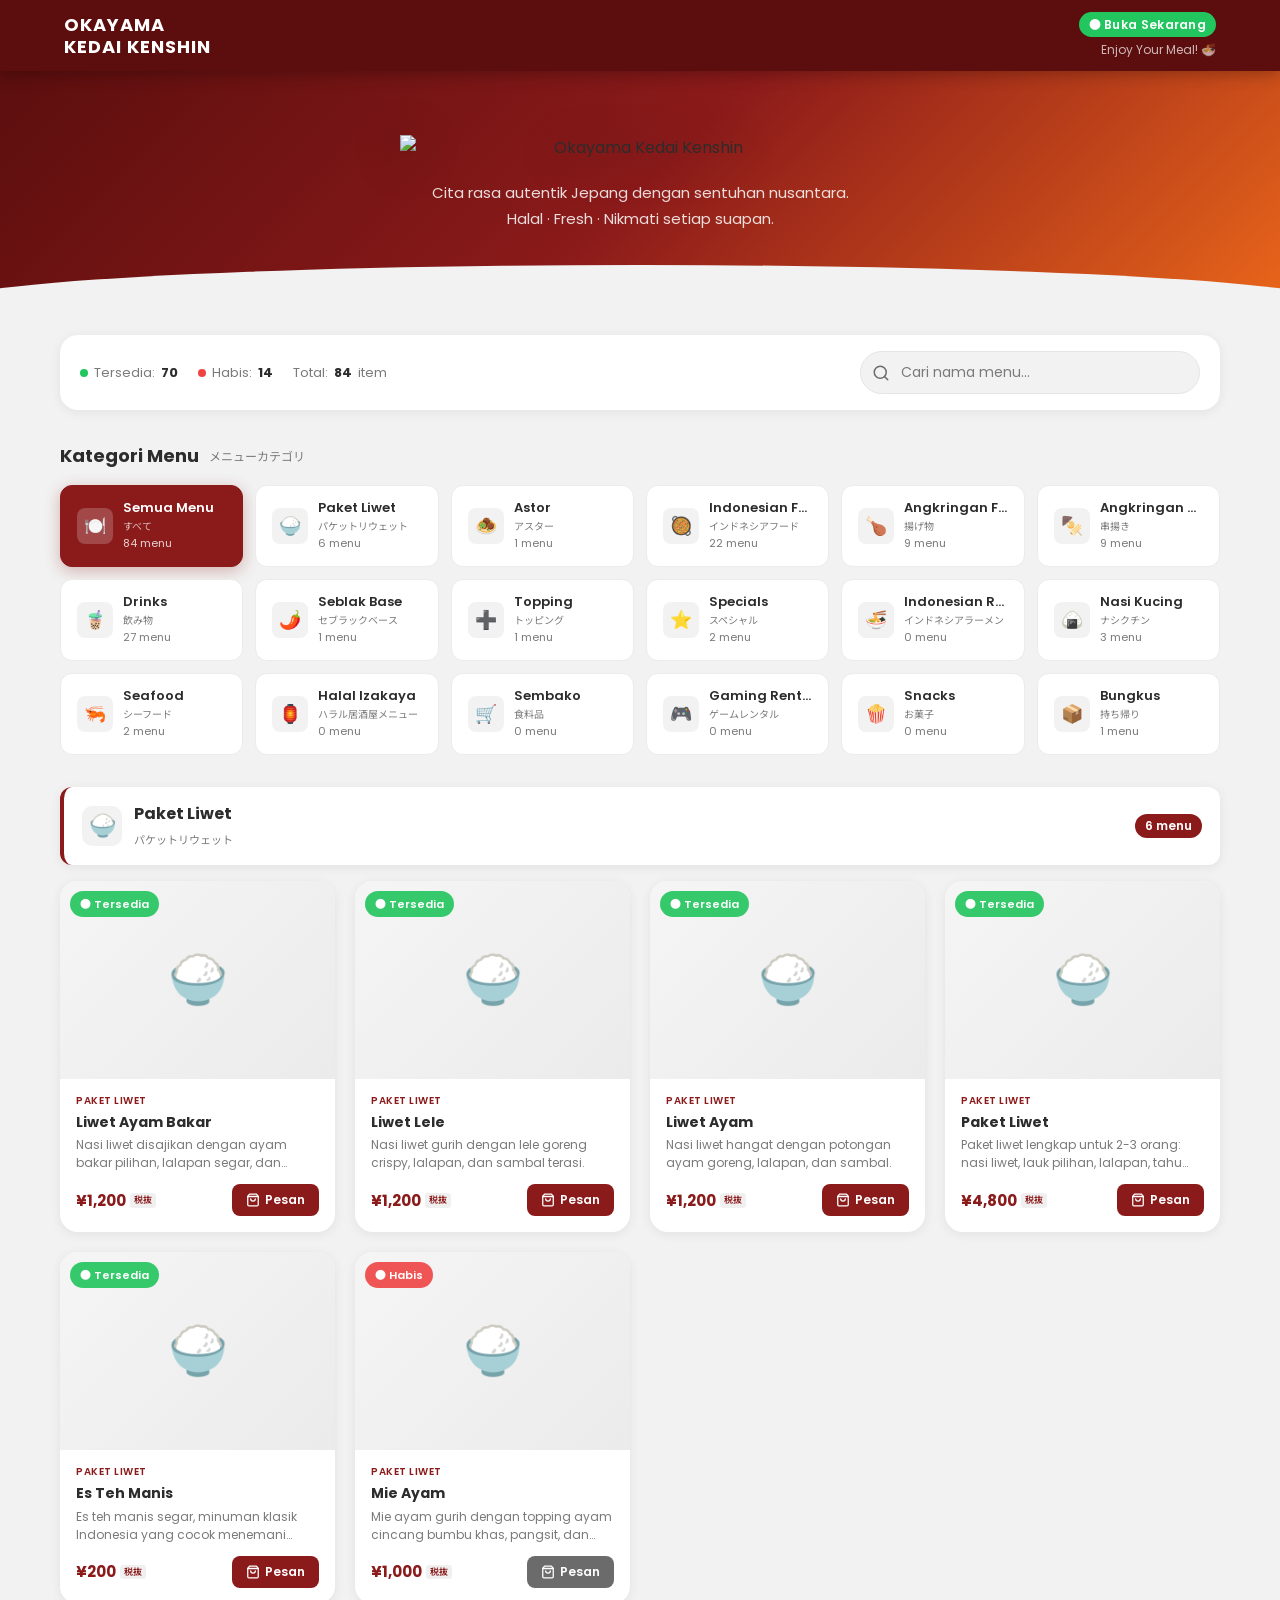
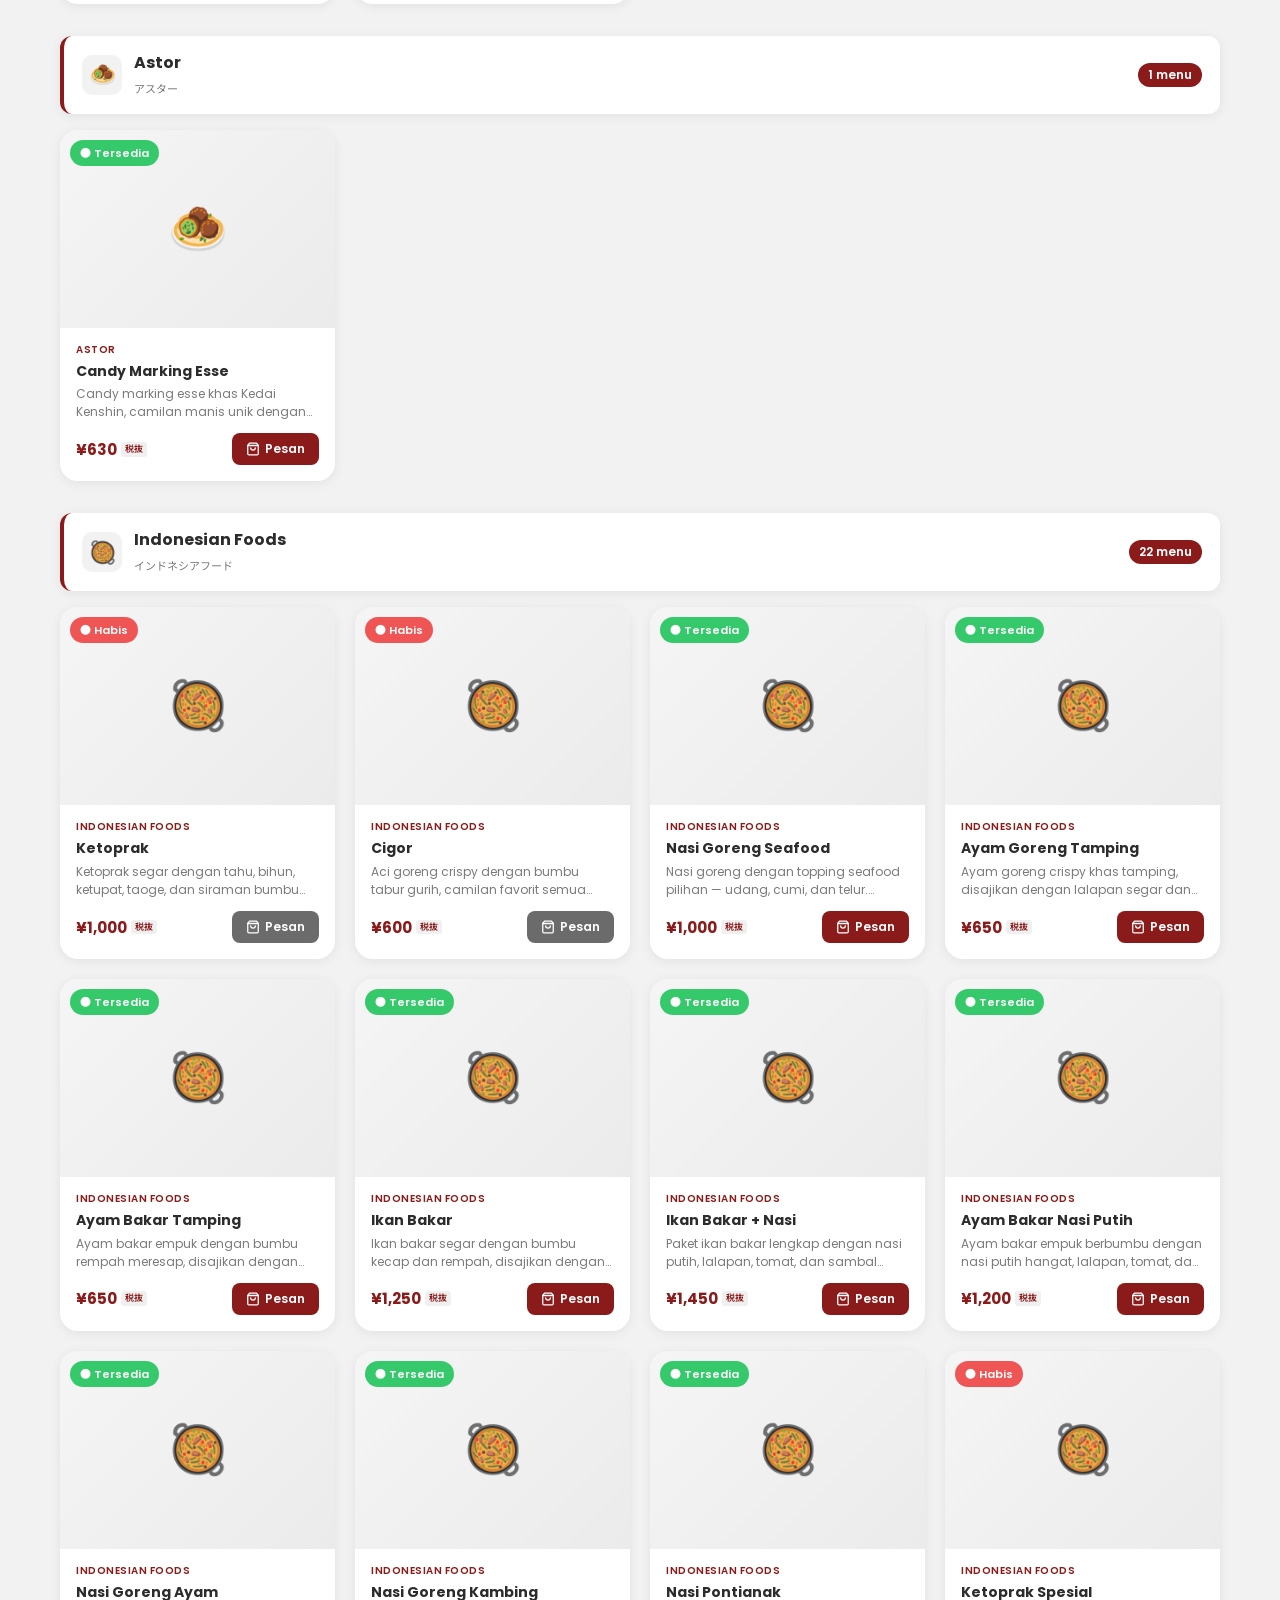
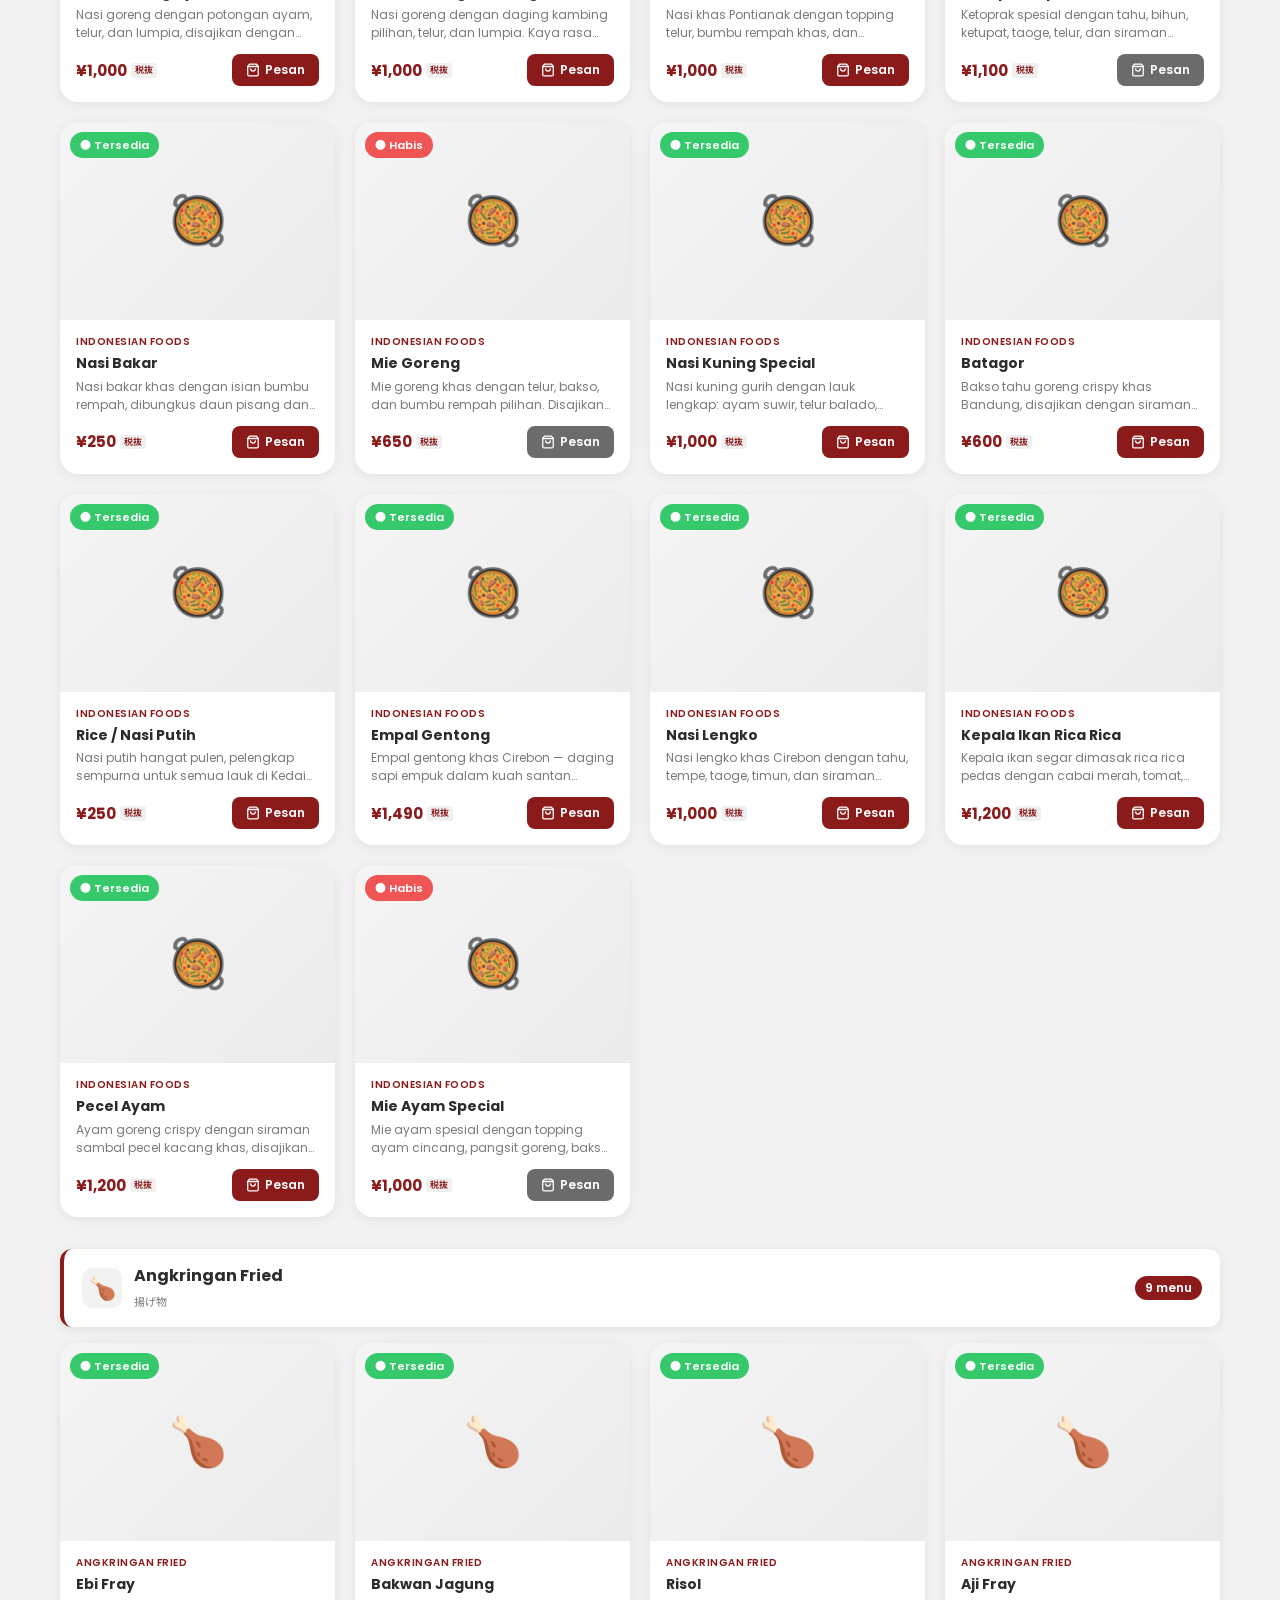
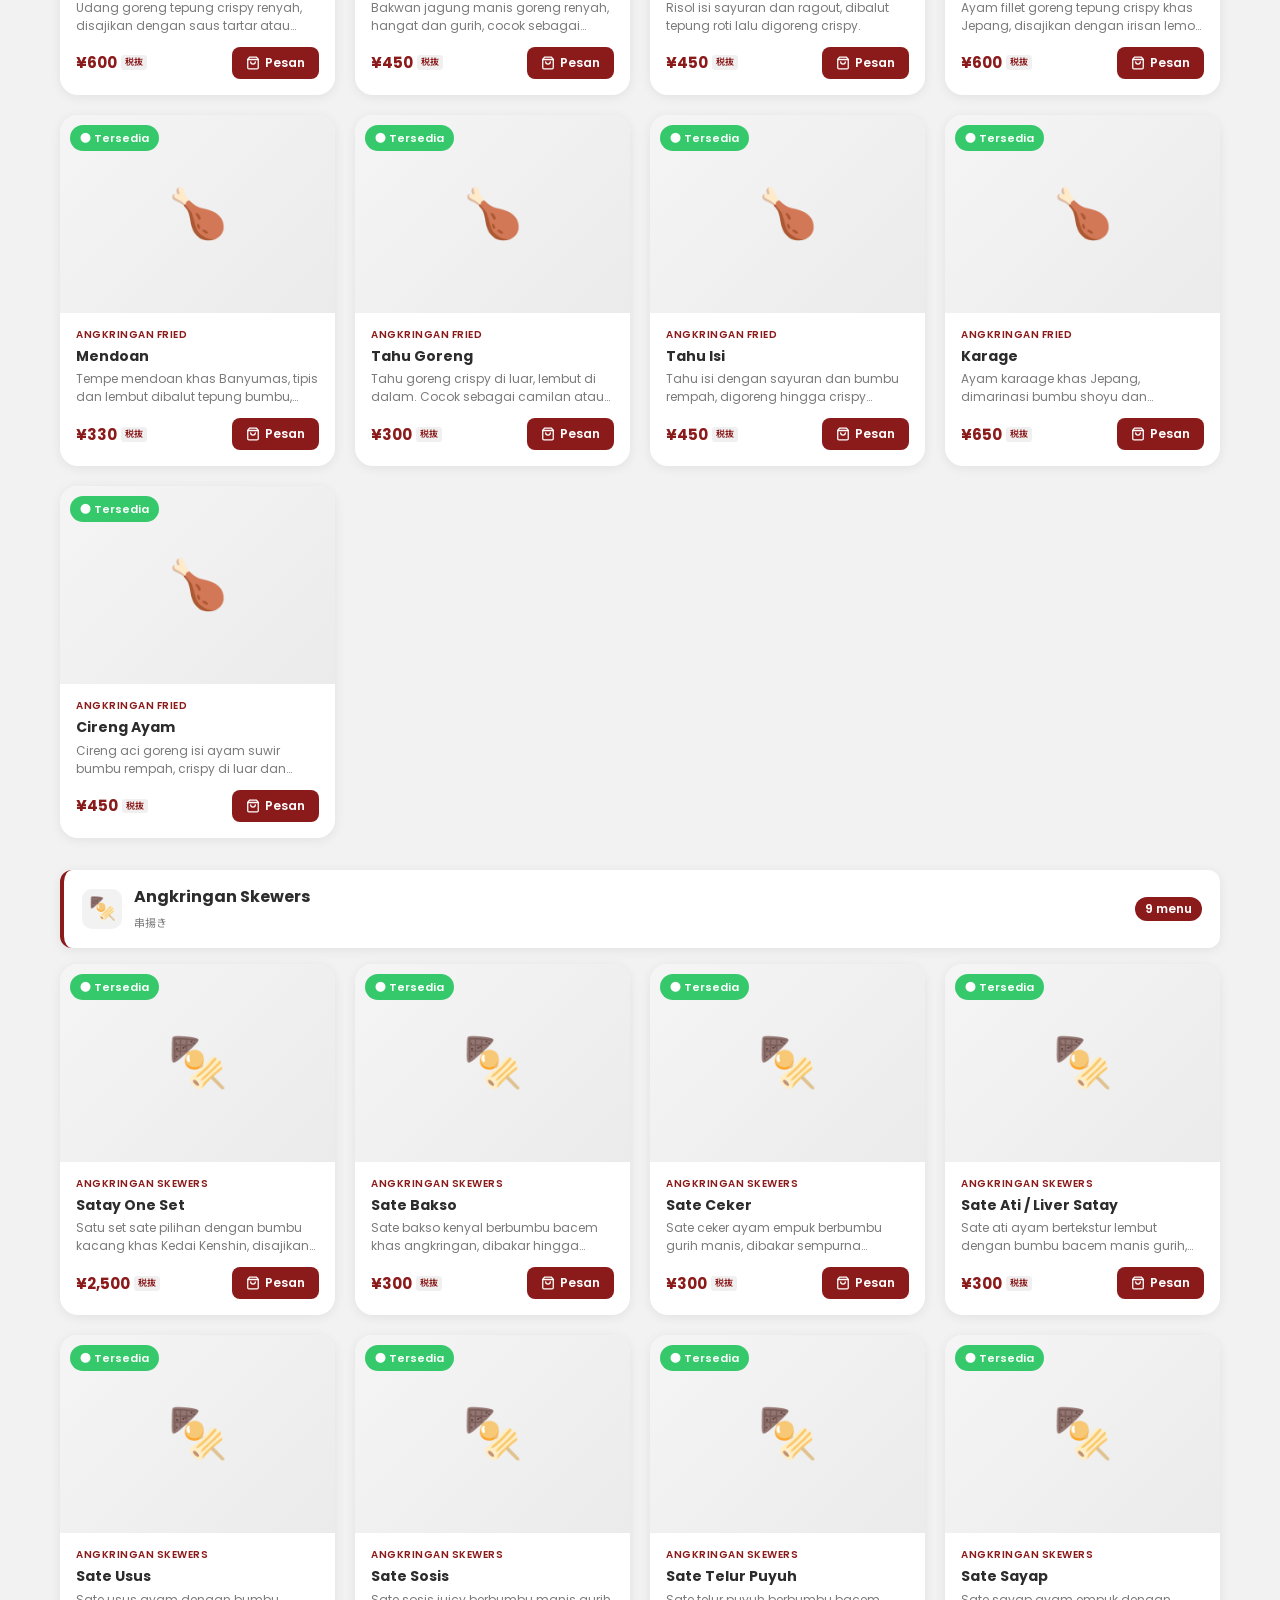
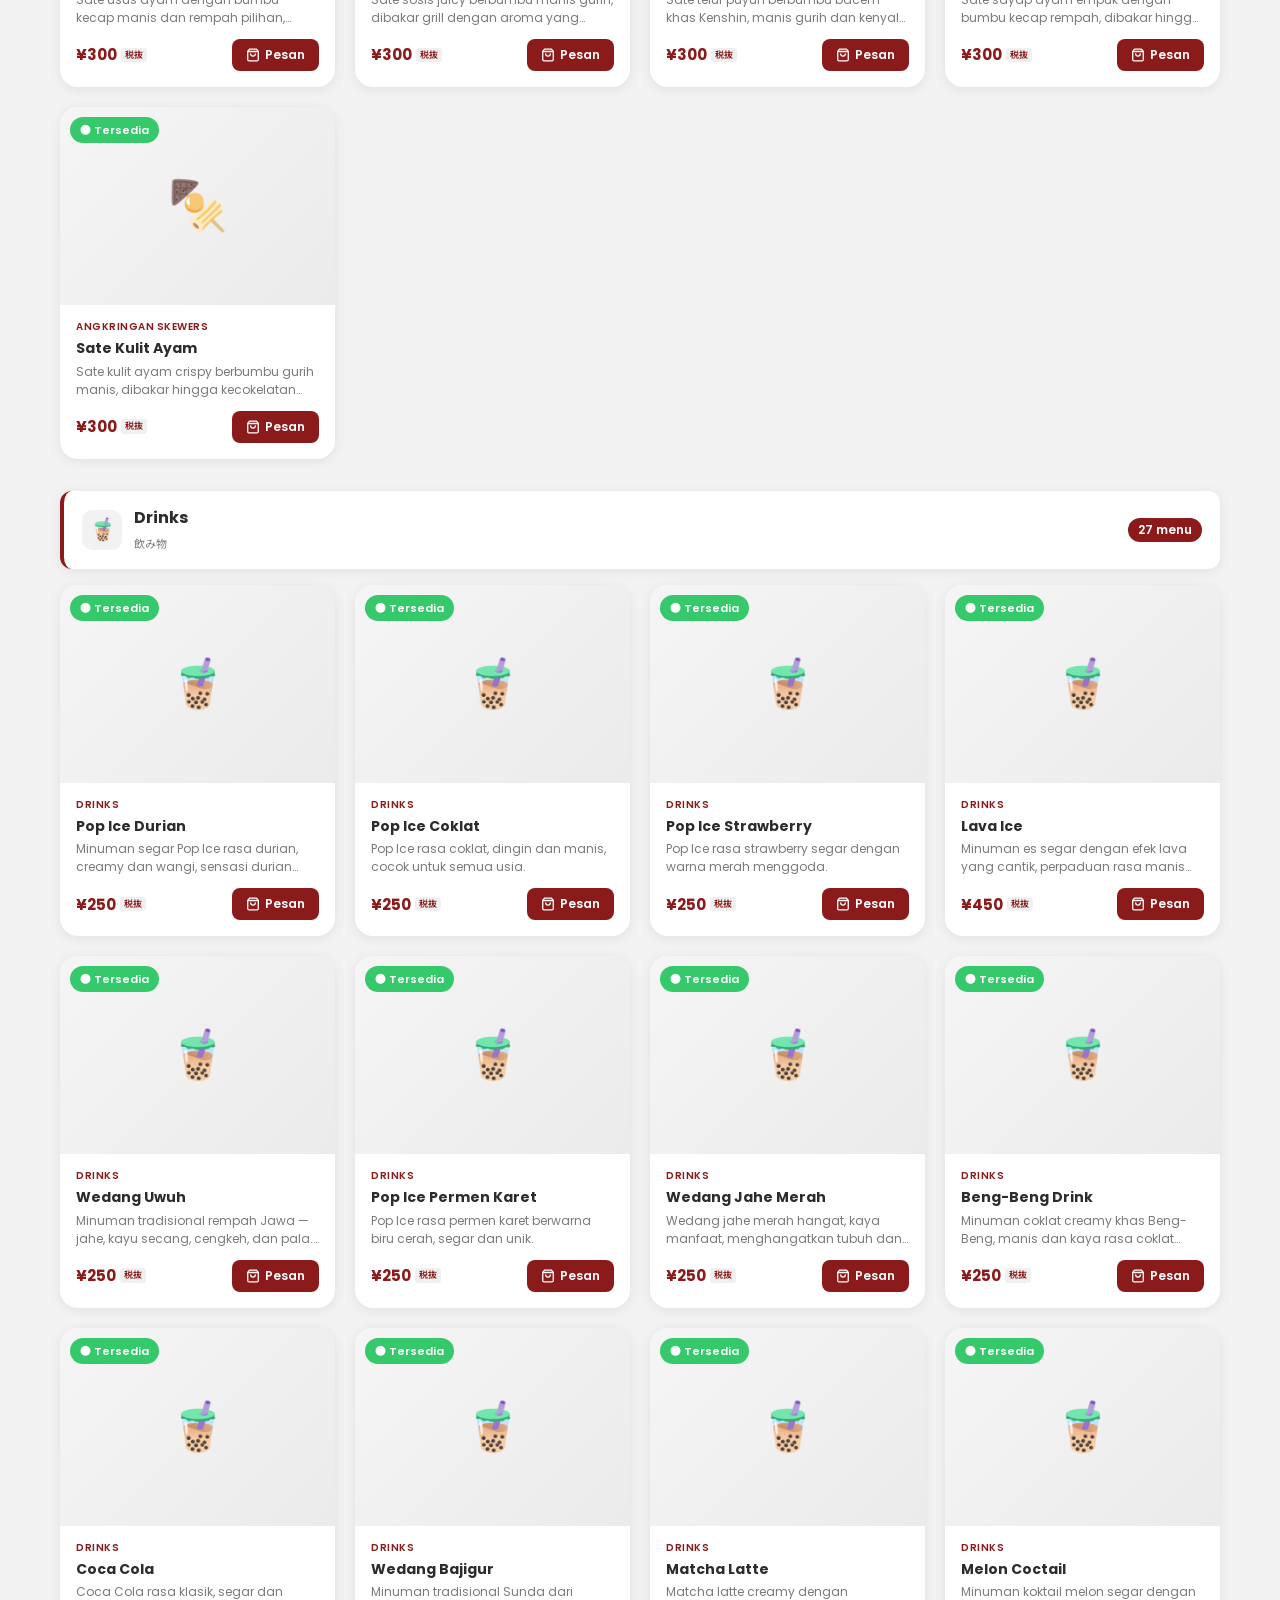
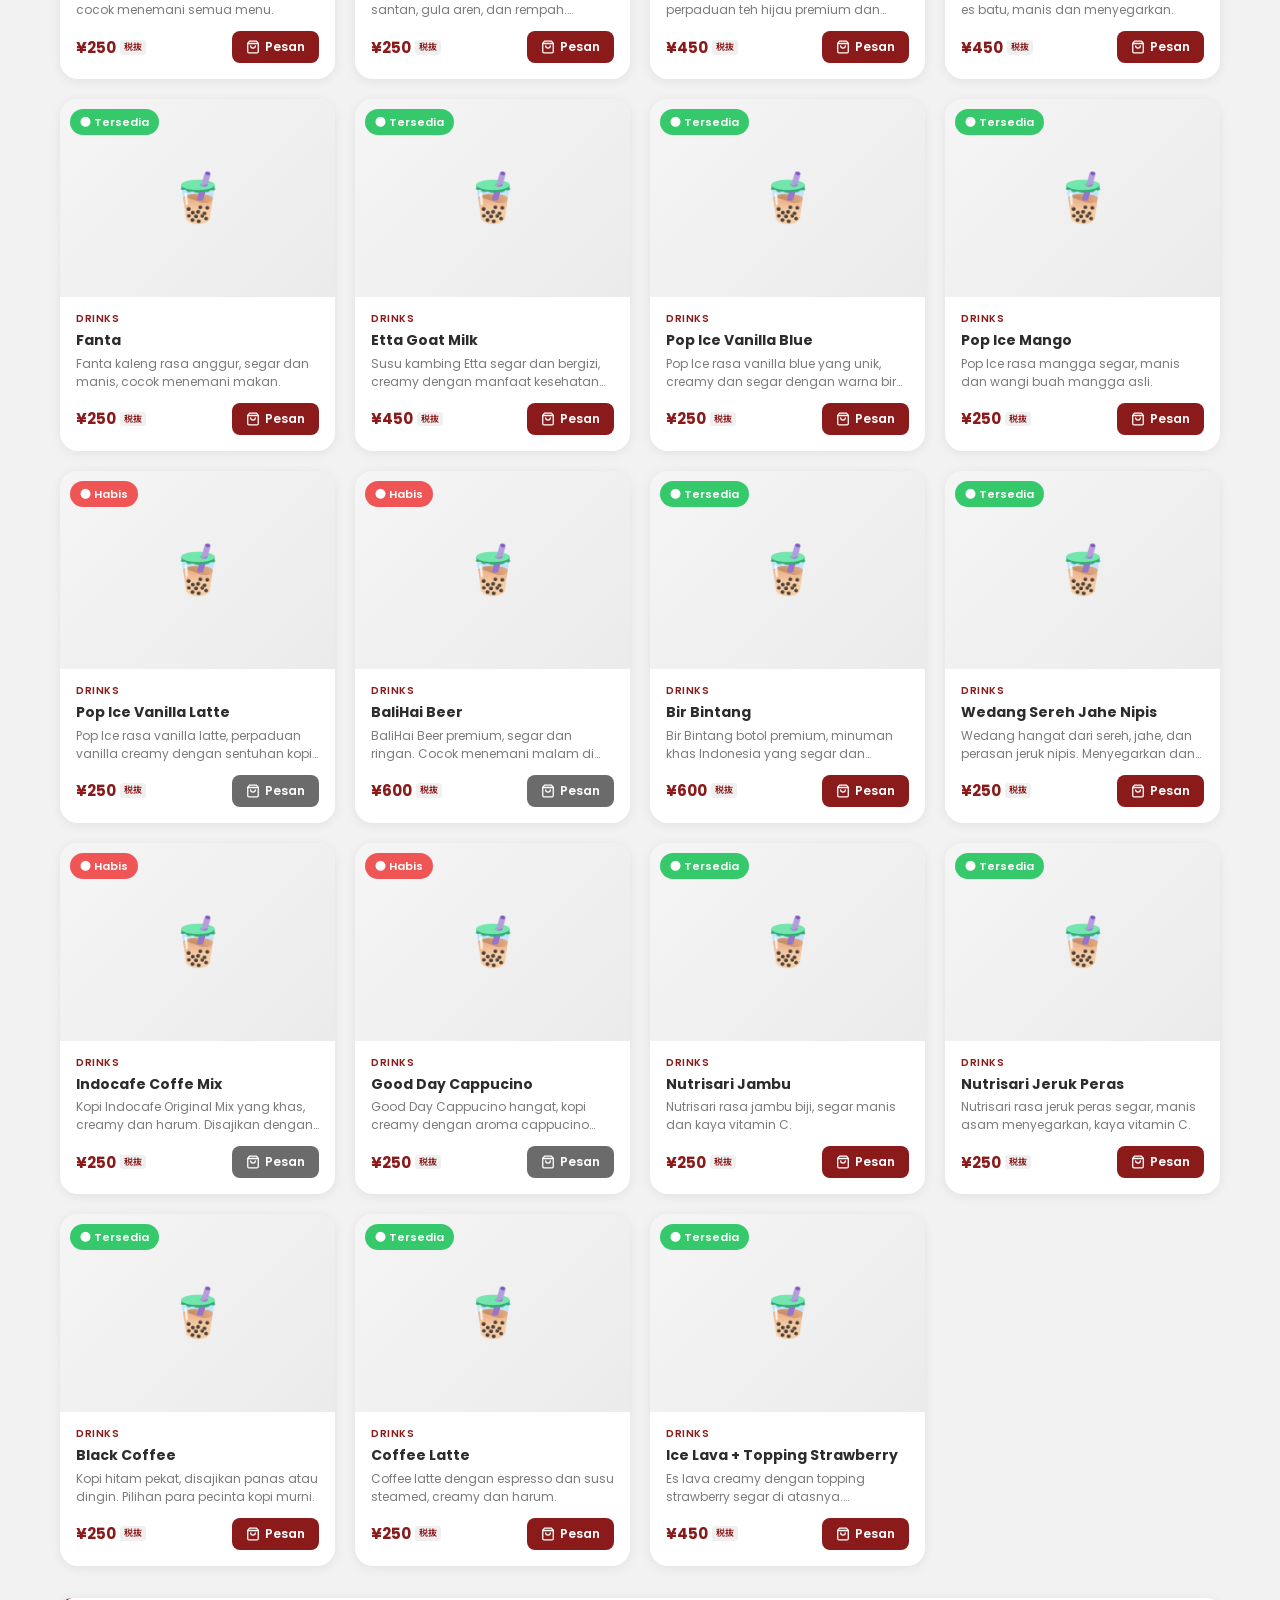
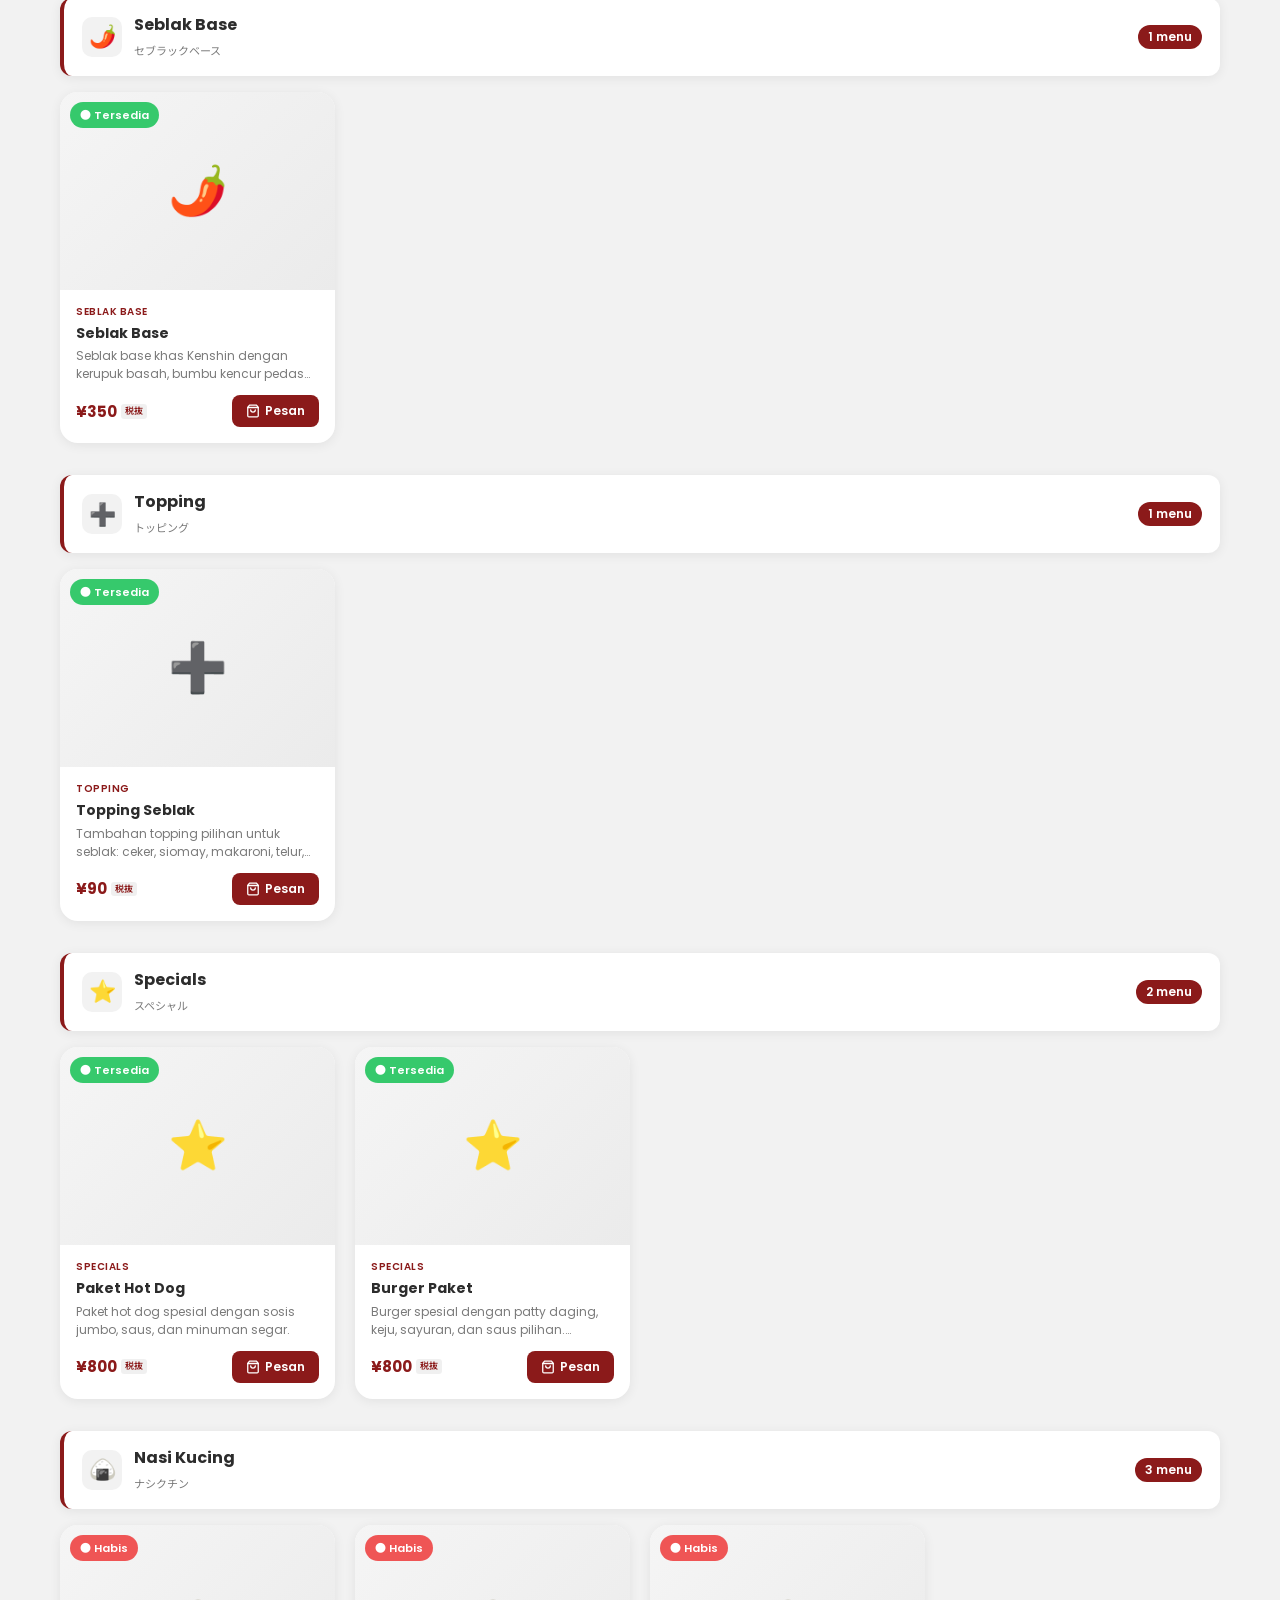
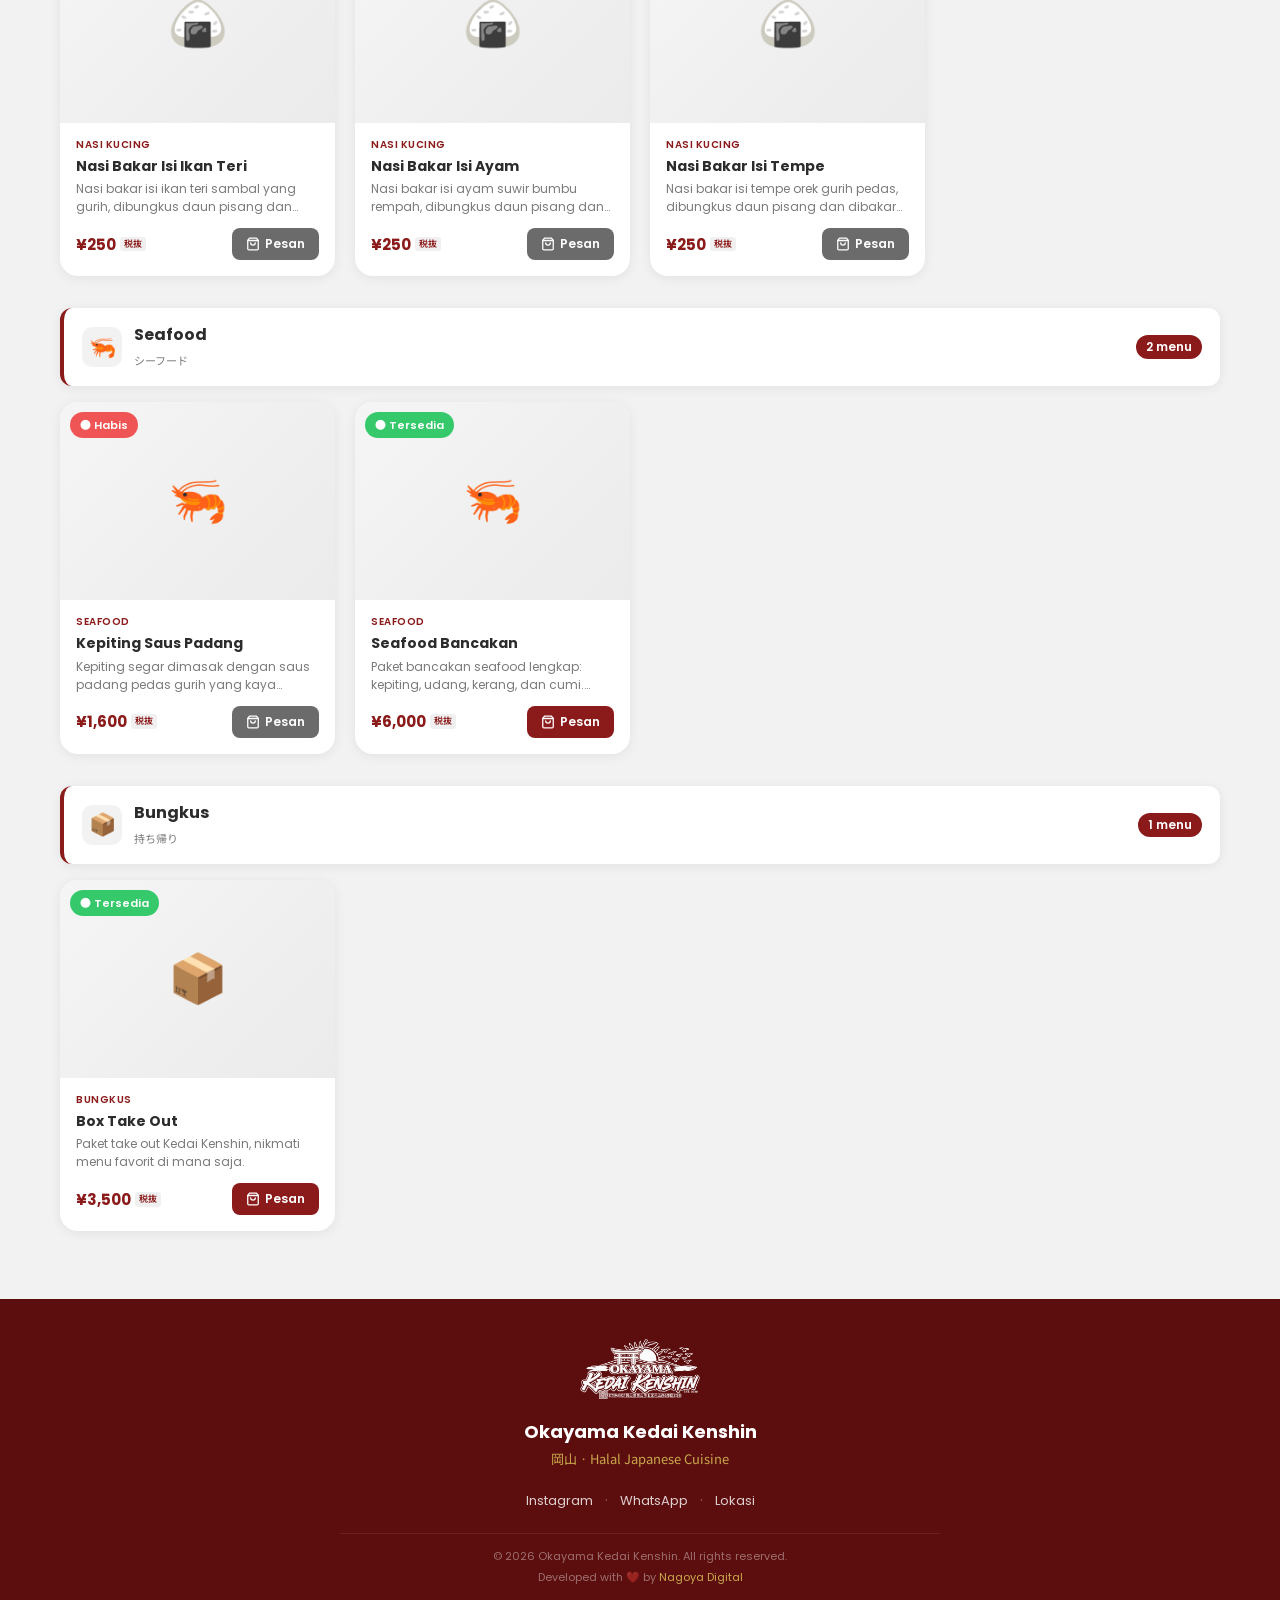
==== commit 3f79fe94: "fix: admin edit/hapus + footer 2026 + 税抜 + favicon + full SEO - admin: fix overflow hidden yang meny" ====
--- a/index.html
+++ b/index.html
@@ -1,9 +1,74 @@
 <!DOCTYPE html>
-<html lang="id">
+<html lang="id" prefix="og: https://ogp.me/ns#">
 <head>
   <meta charset="UTF-8" />
   <meta name="viewport" content="width=device-width, initial-scale=1.0" />
-  <title>Menu - Okayama Kedai Kenshin</title>
+
+  <!-- ── Primary SEO ────────────────────────────────── -->
+  <title>Okayama Kedai Kenshin | Menu Halal Japanese Cuisine di Okayama</title>
+  <meta name="description" content="Okayama Kedai Kenshin — restoran halal masakan Jepang dan Indonesia di Okayama. Lihat menu lengkap: Paket Liwet, Seafood, Sate Angkringan, Drinks, dan masih banyak lagi. Semua harga belum termasuk pajak (税抜)." />
+  <meta name="keywords" content="kedai kenshin, okayama halal, restoran halal jepang, halal japanese cuisine, menu halal okayama, indonesian food okayama, liwet okayama, seafood halal, angkringan jepang, 岡山 ハラール, kedai kenshin okayama" />
+  <meta name="author" content="Okayama Kedai Kenshin" />
+  <meta name="robots" content="index, follow, max-image-preview:large, max-snippet:-1, max-video-preview:-1" />
+  <meta name="theme-color" content="#7B1515" />
+  <link rel="canonical" href="https://kedaikenshin.com/" />
+
+  <!-- ── Favicon ────────────────────────────────────── -->
+  <link rel="icon" type="image/png" href="images/logo.PNG" />
+  <link rel="shortcut icon" href="images/logo.PNG" />
+  <link rel="apple-touch-icon" href="images/logo.PNG" />
+
+  <!-- ── Open Graph (Facebook, LINE, WhatsApp) ─────── -->
+  <meta property="og:type"        content="restaurant.restaurant" />
+  <meta property="og:title"       content="Okayama Kedai Kenshin | Halal Japanese Cuisine" />
+  <meta property="og:description" content="Restoran halal masakan Jepang & Indonesia di Okayama. Menu lengkap: Liwet, Seafood, Sate Angkringan, Drinks & lebih. Harga 税抜 (belum pajak)." />
+  <meta property="og:url"         content="https://kedaikenshin.com/" />
+  <meta property="og:image"       content="https://kedaikenshin.com/images/logo.PNG" />
+  <meta property="og:image:width"  content="512" />
+  <meta property="og:image:height" content="512" />
+  <meta property="og:image:alt"    content="Logo Okayama Kedai Kenshin" />
+  <meta property="og:site_name"   content="Okayama Kedai Kenshin" />
+  <meta property="og:locale"      content="id_ID" />
+
+  <!-- ── Twitter Card ──────────────────────────────── -->
+  <meta name="twitter:card"        content="summary" />
+  <meta name="twitter:title"       content="Okayama Kedai Kenshin | Halal Japanese Cuisine" />
+  <meta name="twitter:description" content="Restoran halal masakan Jepang & Indonesia di Okayama. Menu lengkap tersedia online." />
+  <meta name="twitter:image"       content="https://kedaikenshin.com/images/logo.PNG" />
+
+  <!-- ── Structured Data — Restaurant (JSON-LD) ────── -->
+  <script type="application/ld+json">
+  {
+    "@context": "https://schema.org",
+    "@type": "Restaurant",
+    "name": "Okayama Kedai Kenshin",
+    "description": "Restoran halal masakan Jepang dan Indonesia di Okayama. Menyajikan menu liwet, seafood, sate angkringan, drinks, dan banyak lagi.",
+    "url": "https://kedaikenshin.com/",
+    "logo": "https://kedaikenshin.com/images/logo.PNG",
+    "image": "https://kedaikenshin.com/images/logo.PNG",
+    "servesCuisine": ["Japanese", "Indonesian", "Halal"],
+    "hasMenu": "https://kedaikenshin.com/",
+    "priceRange": "¥250〜¥6000",
+    "currenciesAccepted": "JPY",
+    "paymentAccepted": "Cash",
+    "address": {
+      "@type": "PostalAddress",
+      "addressLocality": "Okayama",
+      "addressCountry": "JP"
+    },
+    "geo": {
+      "@type": "GeoCoordinates",
+      "addressCountry": "JP"
+    },
+    "sameAs": [],
+    "openingHoursSpecification": {
+      "@type": "OpeningHoursSpecification",
+      "dayOfWeek": ["Monday","Tuesday","Wednesday","Thursday","Friday","Saturday","Sunday"]
+    }
+  }
+  </script>
+
+  <!-- ── Styles & Fonts ─────────────────────────────── -->
   <link rel="stylesheet" href="style.css" />
   <link rel="preconnect" href="https://fonts.googleapis.com" />
   <link rel="preconnect" href="https://fonts.gstatic.com" crossorigin />
@@ -104,7 +169,10 @@
         <span>·</span>
         <a href="#">Lokasi</a>
       </div>
-      <p class="footer-copy">© 2024 Okayama Kedai Kenshin · Developed with ❤️ by <a href="https://nagoyadigital.com" target="_blank" rel="noopener noreferrer" class="footer-credit">Nagoya Digital</a></p>
+      <div class="footer-bottom">
+        <p class="footer-copy">© 2026 Okayama Kedai Kenshin. All rights reserved.</p>
+        <p class="footer-dev">Developed with ❤️ by <a href="https://nagoyadigital.com" target="_blank" rel="noopener noreferrer" class="footer-credit">Nagoya Digital</a></p>
+      </div>
     </div>
   </footer>
 
--- a/style.css
+++ b/style.css
@@ -547,6 +547,29 @@
   font-size: 15px;
   font-weight: 700;
   color: var(--primary);
+  display: inline-flex;
+  align-items: baseline;
+  gap: 4px;
+}
+
+.price-amount {
+  font-size: 15px;
+  font-weight: 700;
+  color: var(--primary);
+}
+
+.price-zeinuki {
+  font-size: 9px;
+  font-weight: 600;
+  color: var(--muted);
+  background: rgba(0,0,0,0.06);
+  border-radius: 3px;
+  padding: 1px 4px;
+  line-height: 1.4;
+  letter-spacing: 0.2px;
+  font-family: 'Noto Sans JP', sans-serif;
+  white-space: nowrap;
+  align-self: center;
 }
 
 .btn-order {
@@ -630,6 +653,25 @@
 .footer-copy {
   font-size: 11px;
   color: rgba(255,255,255,0.4);
+  text-align: center;
+}
+
+.footer-bottom {
+  margin-top: 16px;
+  display: flex;
+  flex-direction: column;
+  align-items: center;
+  gap: 4px;
+  padding-top: 14px;
+  border-top: 1px solid rgba(255,255,255,0.08);
+  width: 100%;
+  text-align: center;
+}
+
+.footer-dev {
+  font-size: 11px;
+  color: rgba(255,255,255,0.4);
+  text-align: center;
 }
 
 .footer-credit {
@@ -707,7 +749,19 @@
 .modal-kat { font-size: 11px; font-weight: 600; color: var(--primary); text-transform: uppercase; letter-spacing: 1px; margin-bottom: 6px; }
 .modal-name { font-size: 22px; font-weight: 700; color: var(--text); margin-bottom: 8px; }
 .modal-desc { font-size: 14px; color: var(--text-muted); line-height: 1.6; margin-bottom: 16px; }
-.modal-price { font-size: 24px; font-weight: 700; color: var(--primary); margin-bottom: 20px; }
+.modal-price {
+  font-size: 24px;
+  font-weight: 700;
+  color: var(--primary);
+  margin-bottom: 20px;
+  display: inline-flex;
+  align-items: baseline;
+  gap: 6px;
+}
+.modal-price .price-zeinuki {
+  font-size: 11px;
+  align-self: center;
+}
 
 .modal-actions {
   display: flex;
@@ -782,7 +836,8 @@
   .kat-group-name    { font-size: 14px; }
 
   .menu-name  { font-size: 13px; }
-  .menu-price { font-size: 14px; }
+  .menu-price { font-size: 13px; }
+  .price-amount { font-size: 13px; }
   .menu-body  { padding: 10px 12px 12px; }
 }
 
@@ -815,7 +870,8 @@
   }
 
   .menu-name         { font-size: 12px; }
-  .menu-price        { font-size: 13px; }
+  .menu-price        { font-size: 12px; }
+  .price-amount      { font-size: 12px; }
   .menu-desc         { font-size: 11px; -webkit-line-clamp: 2; }
   .menu-body         { padding: 9px 10px 11px; }
   .menu-kategori-tag { font-size: 9px; }
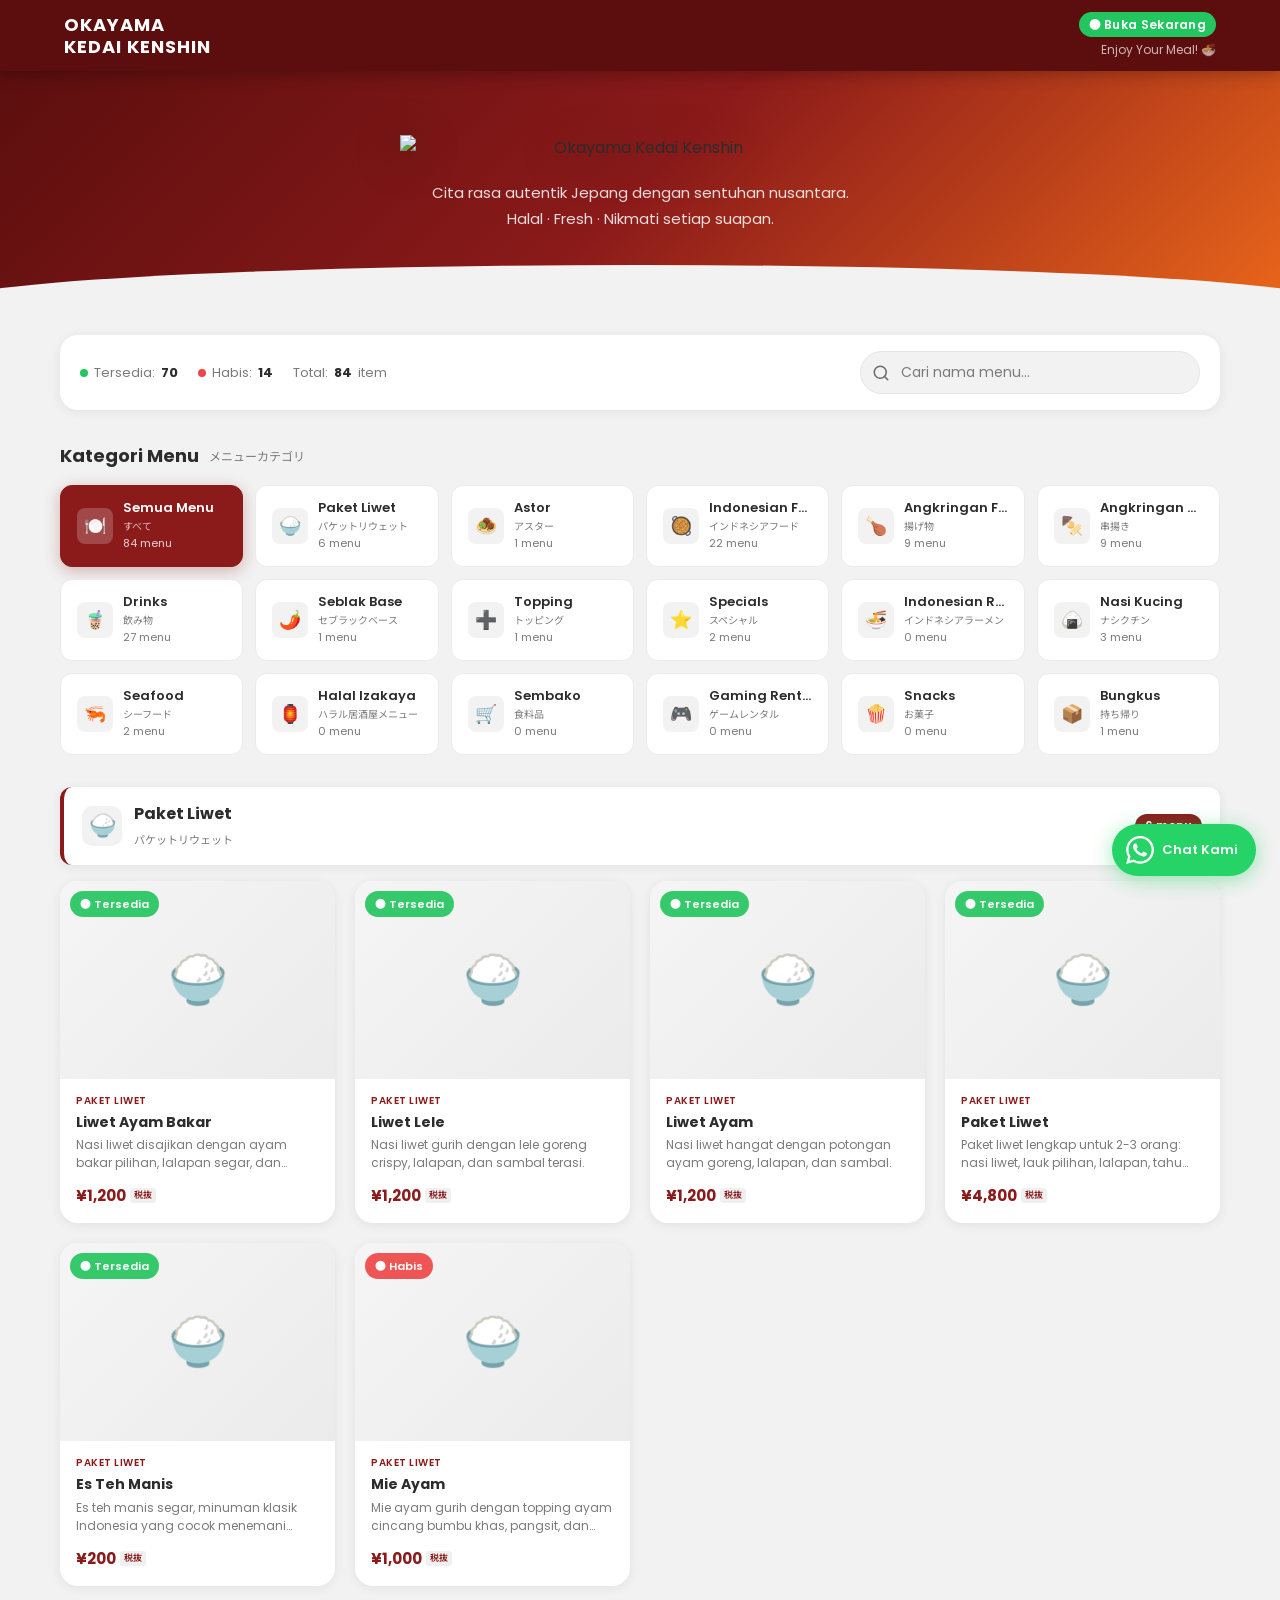
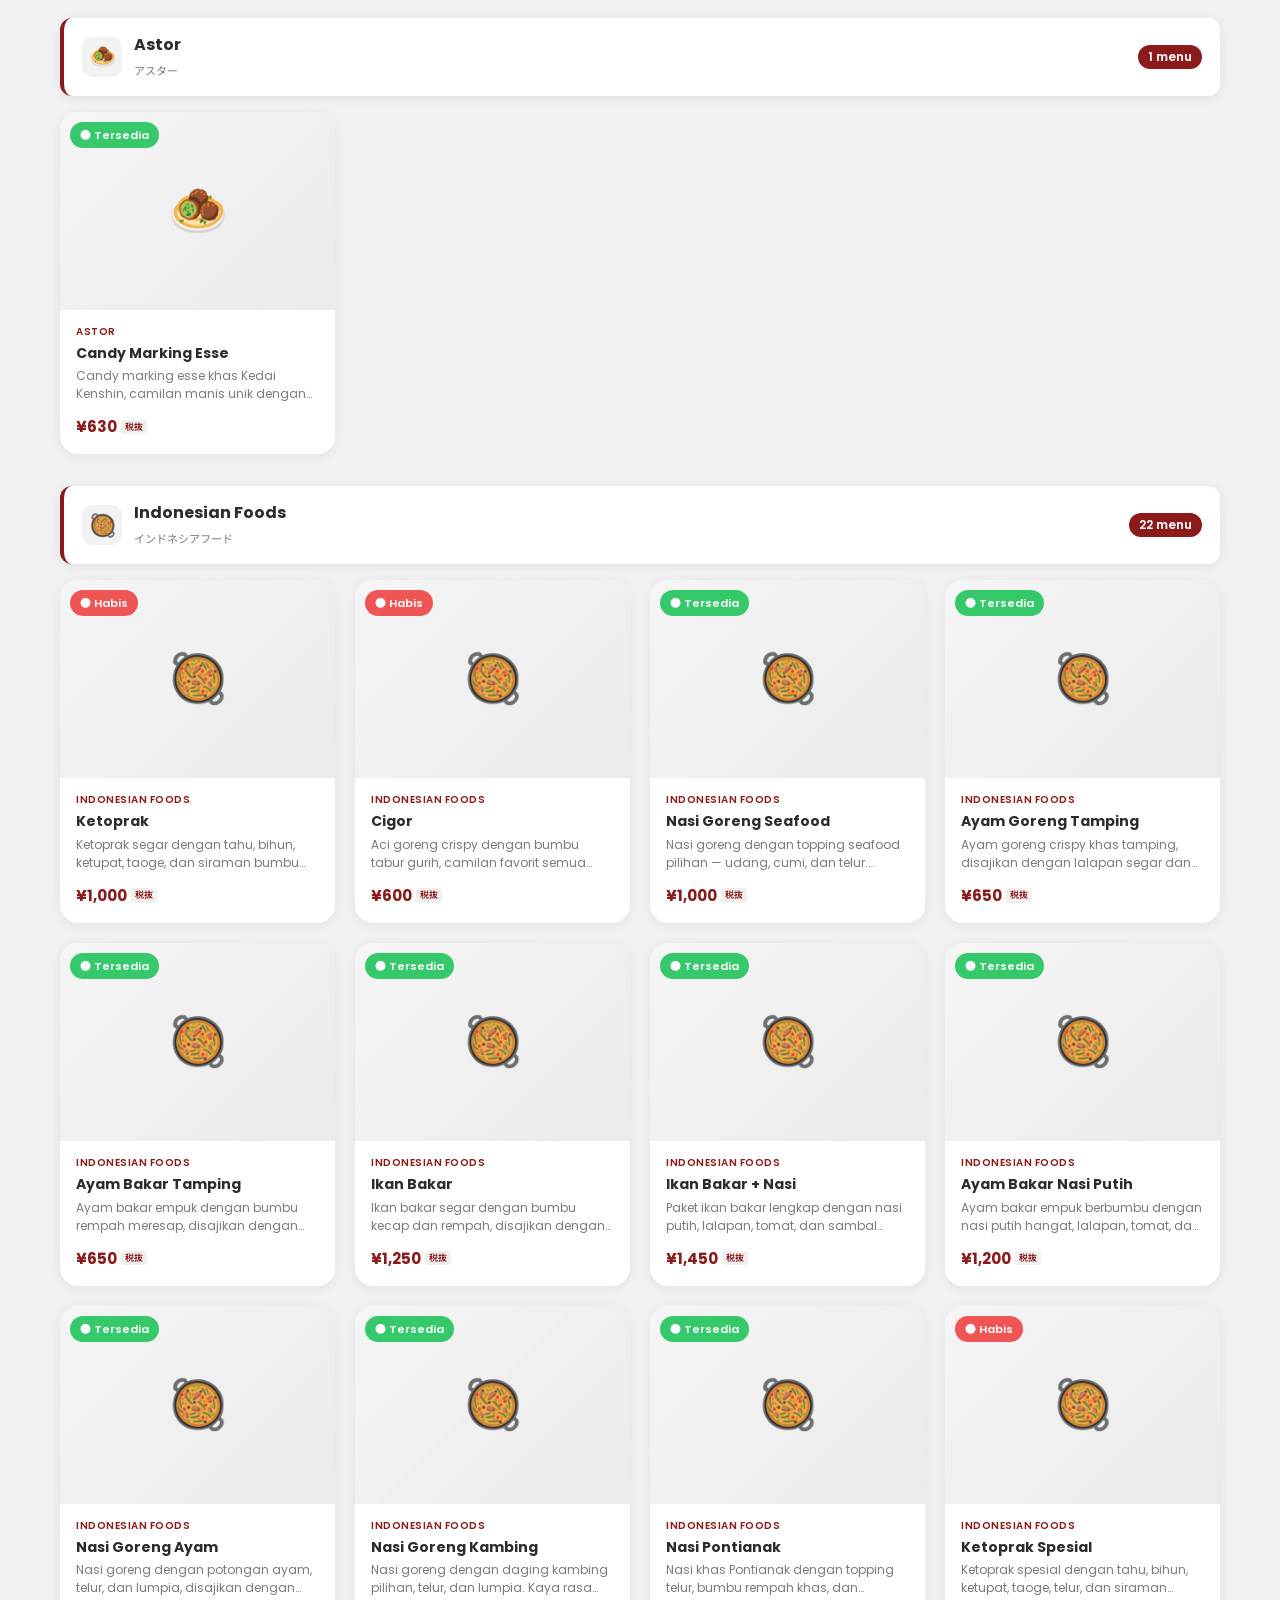
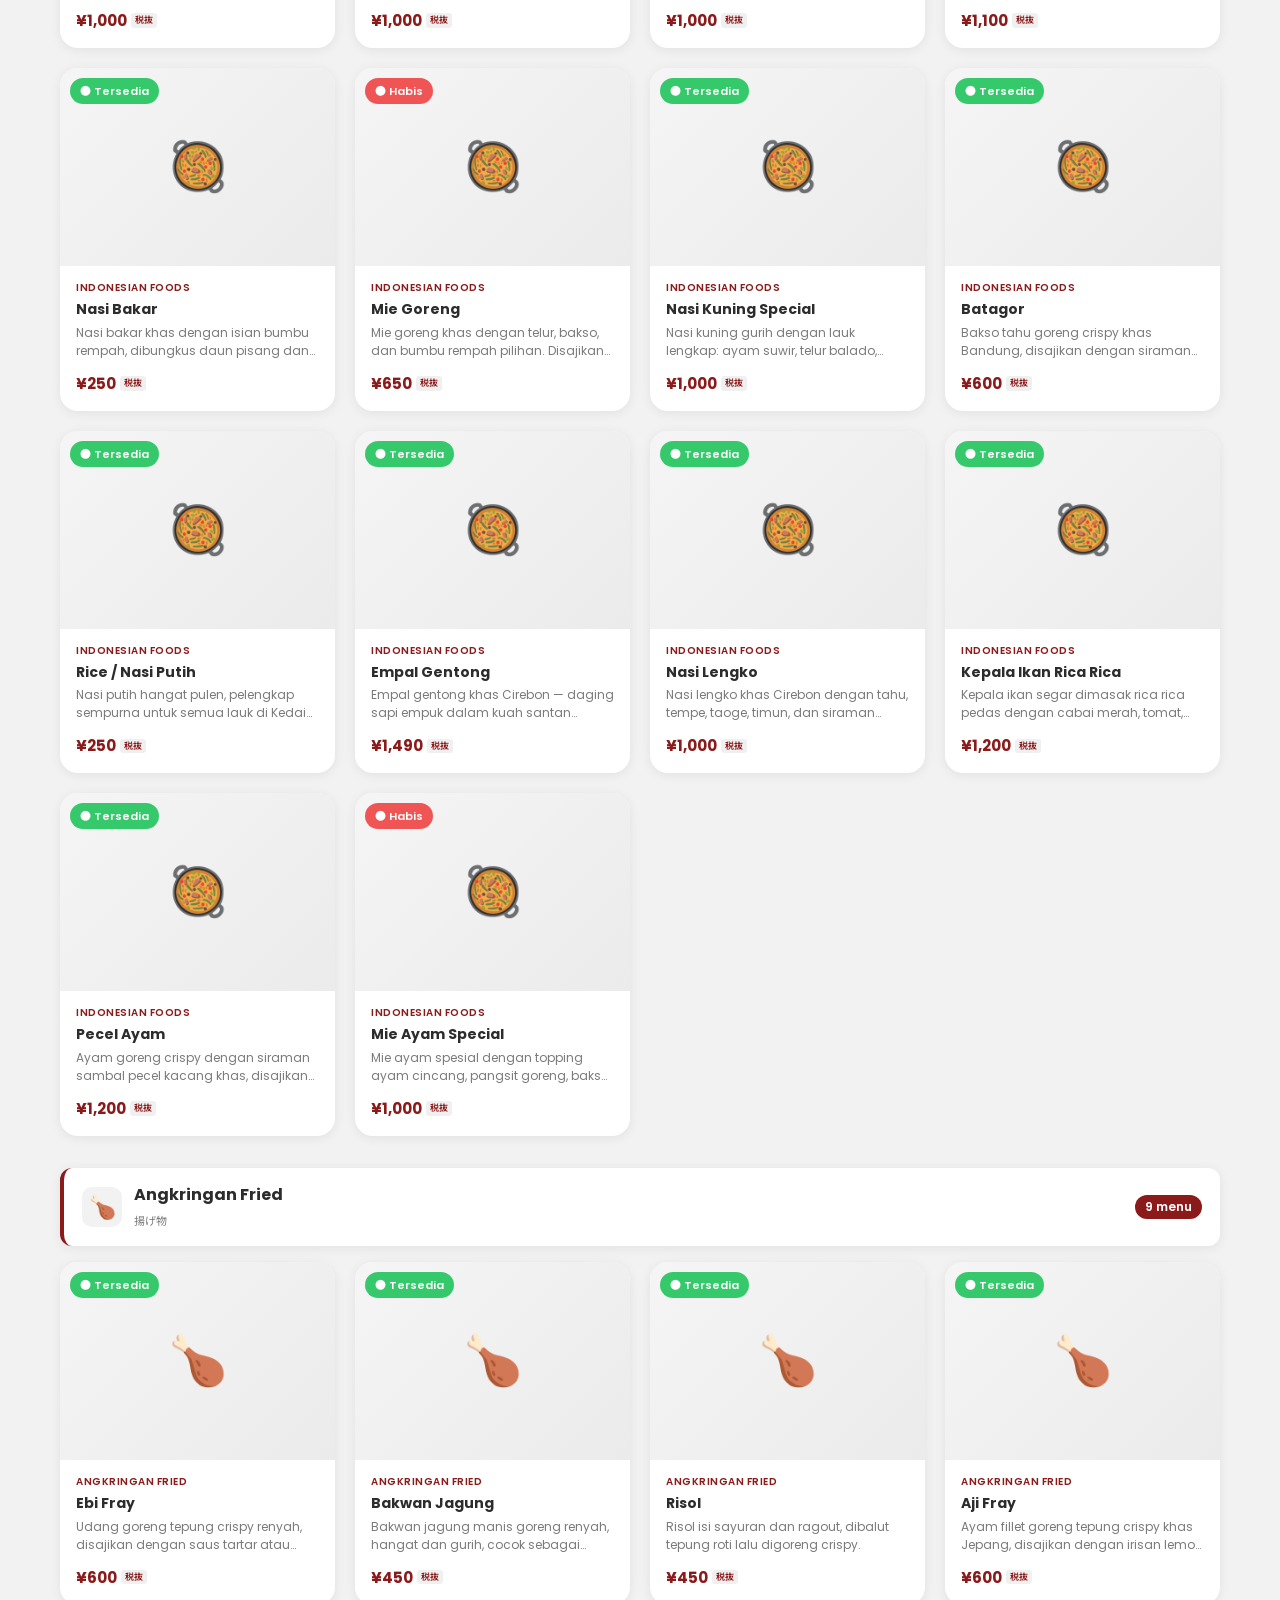
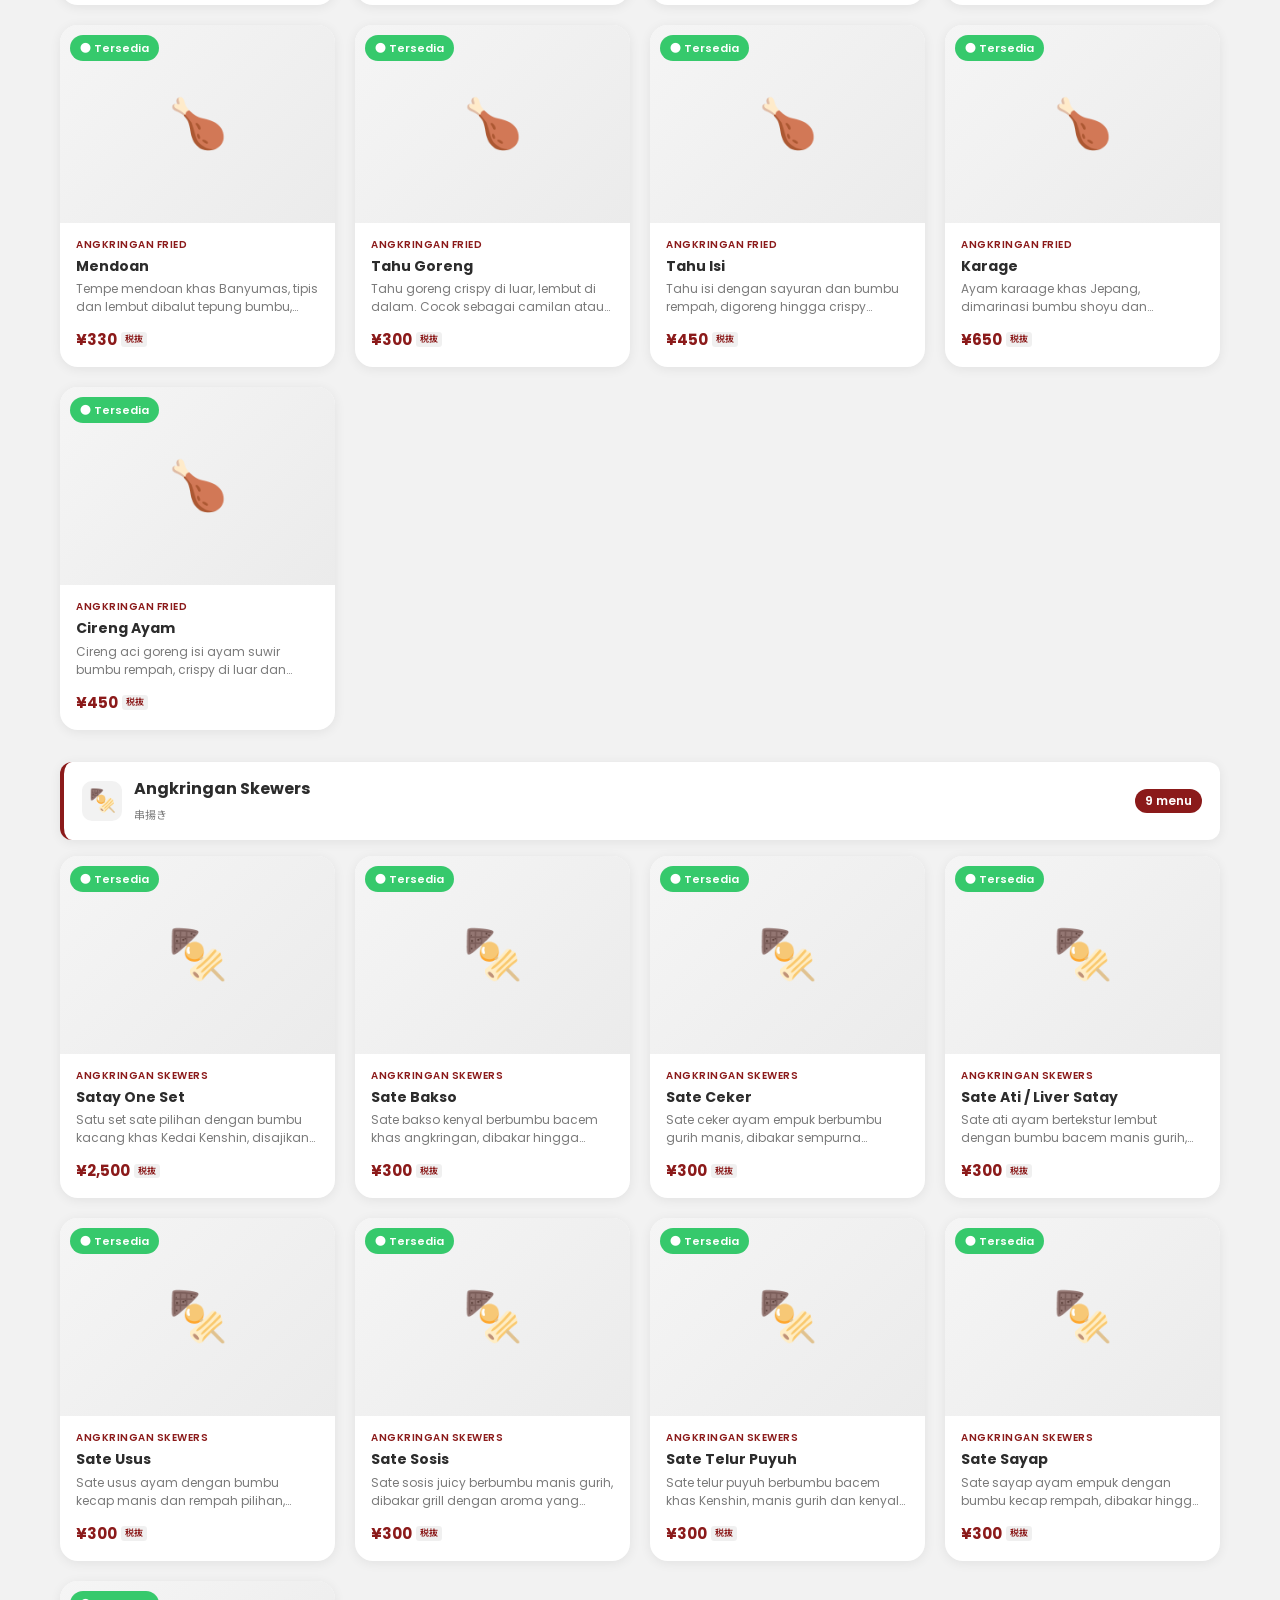
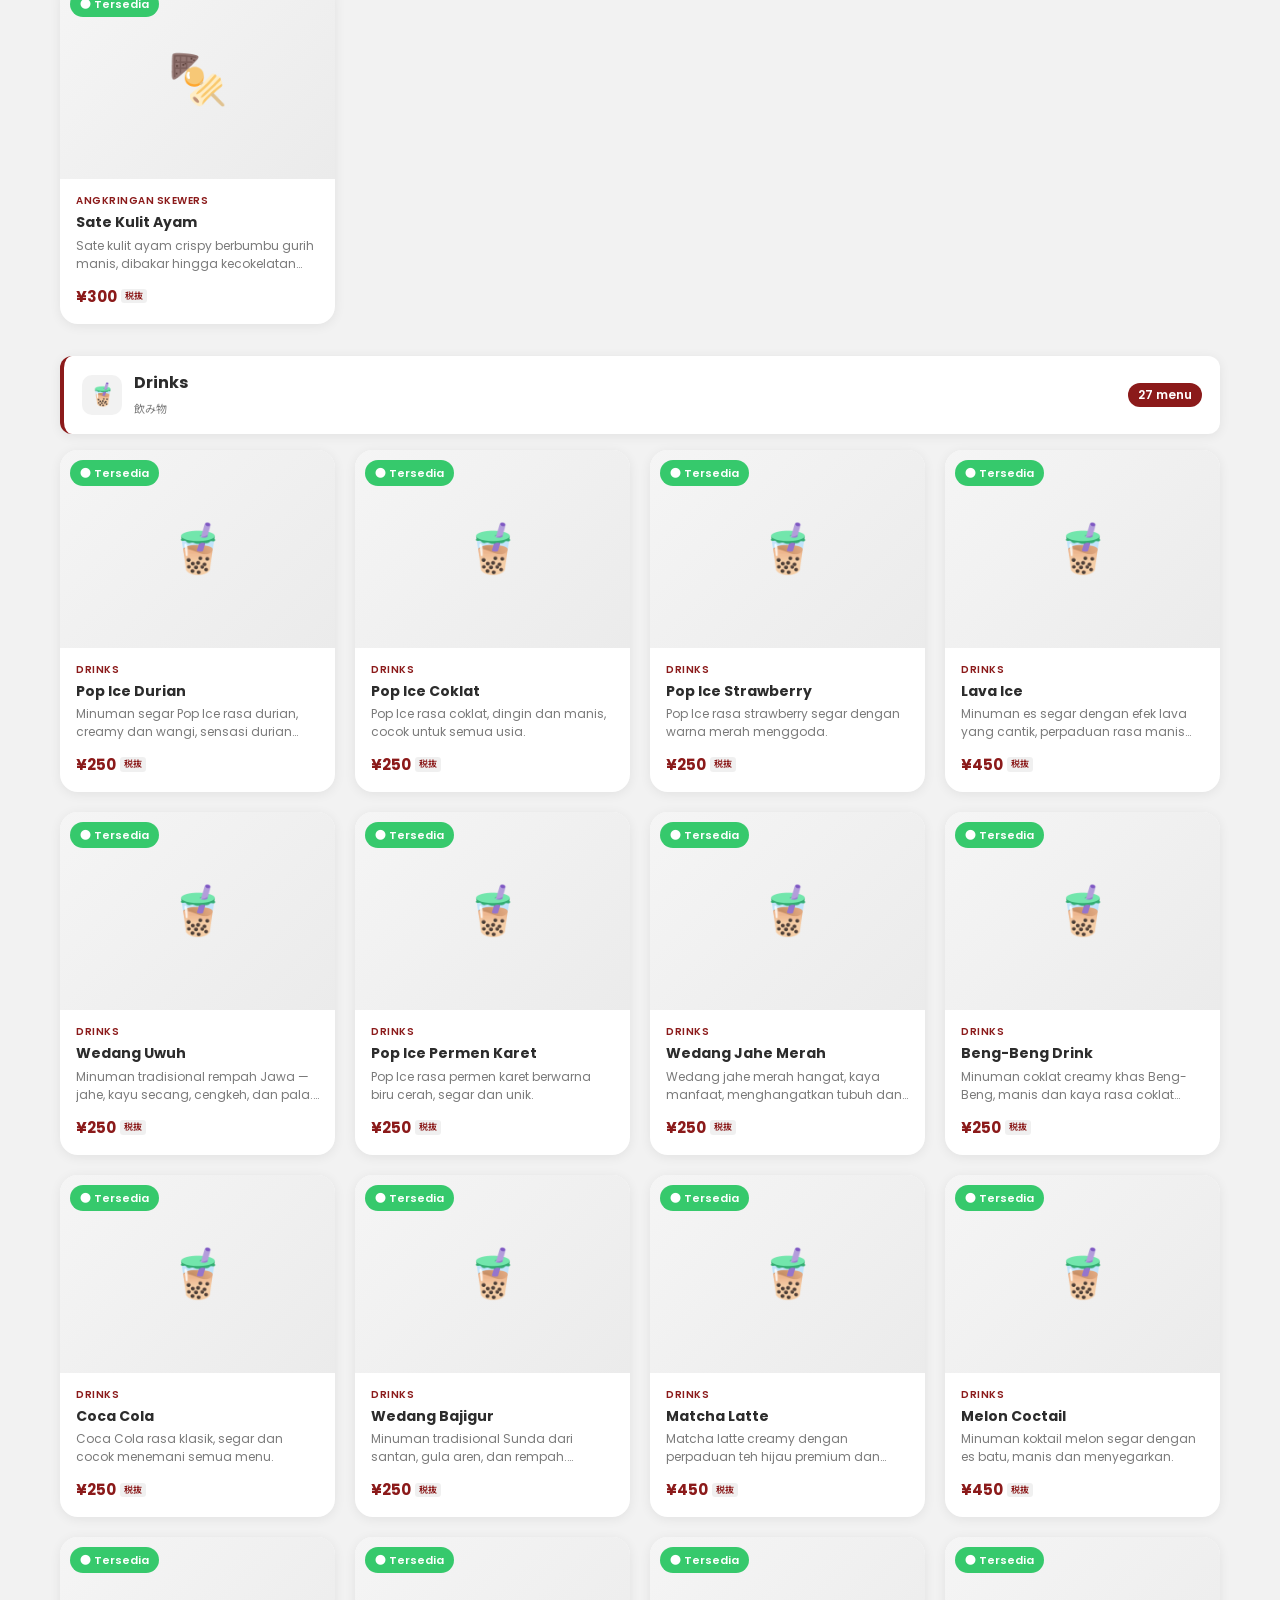
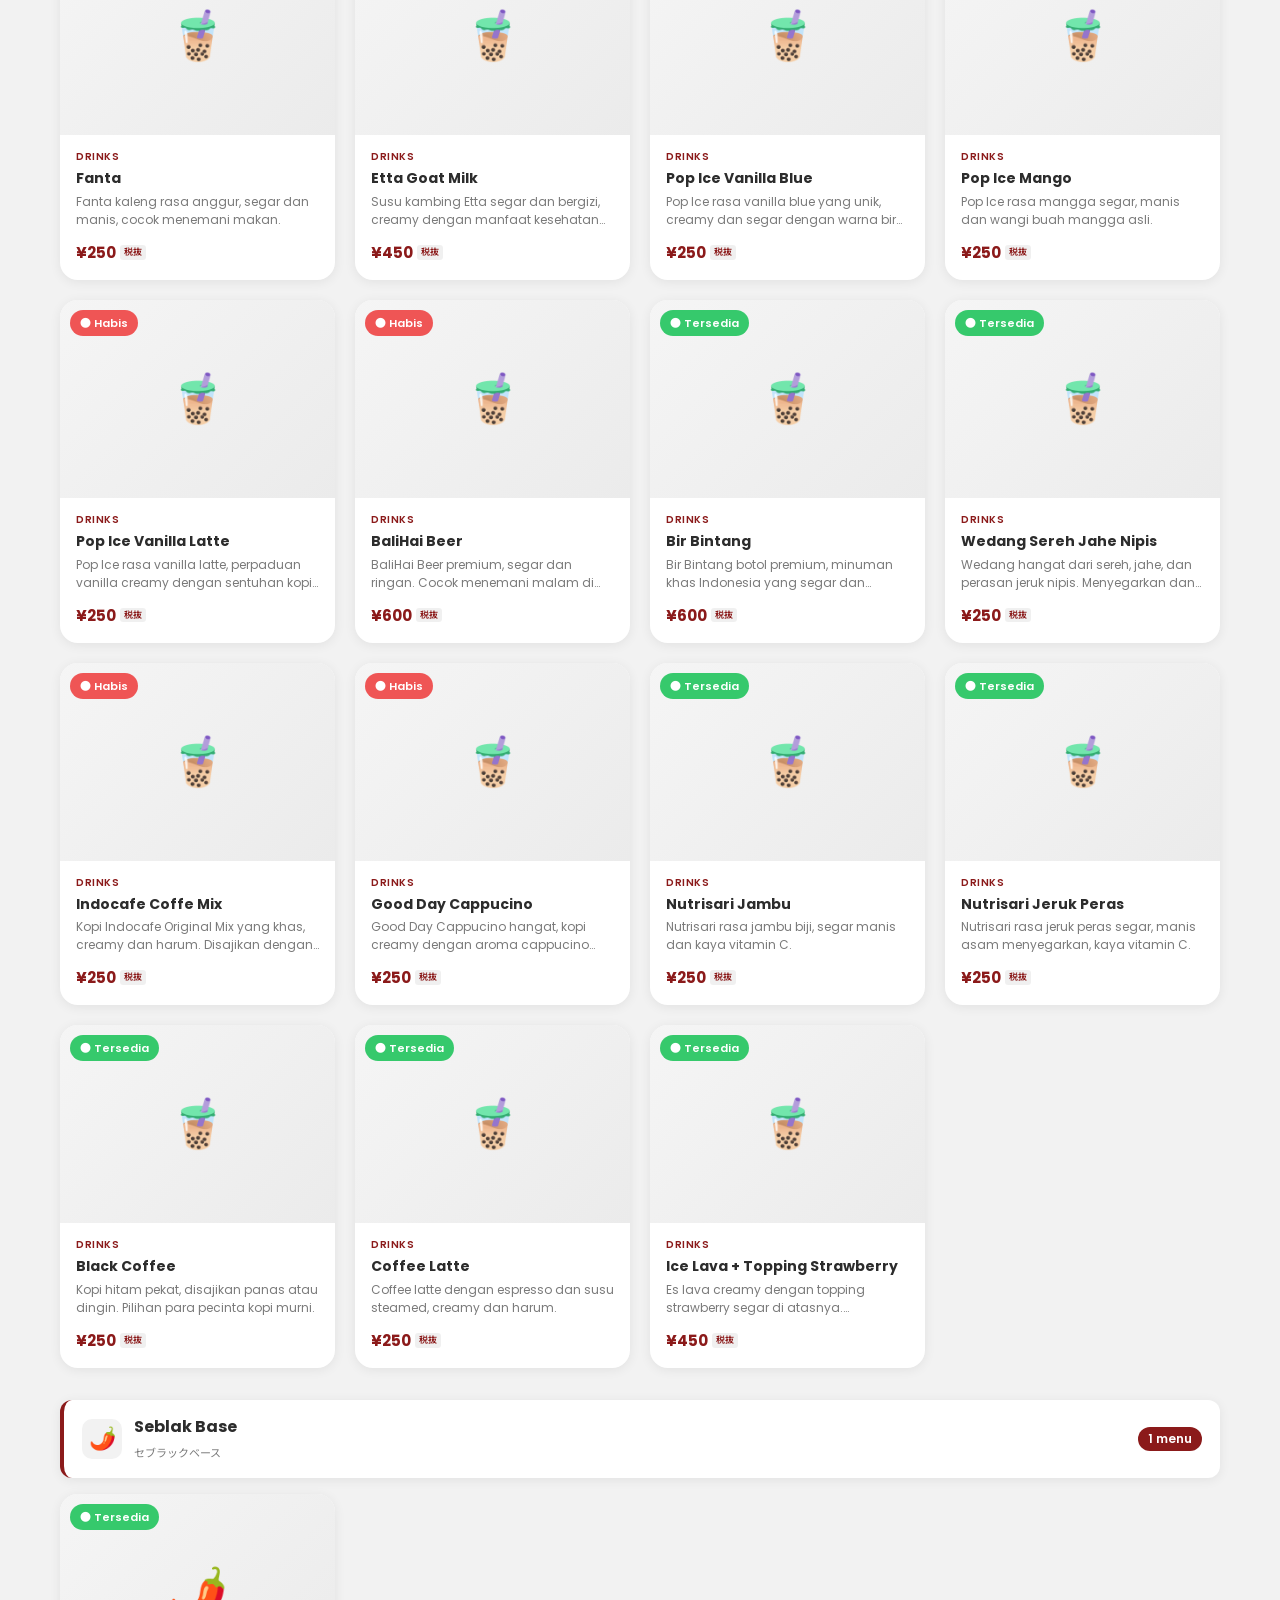
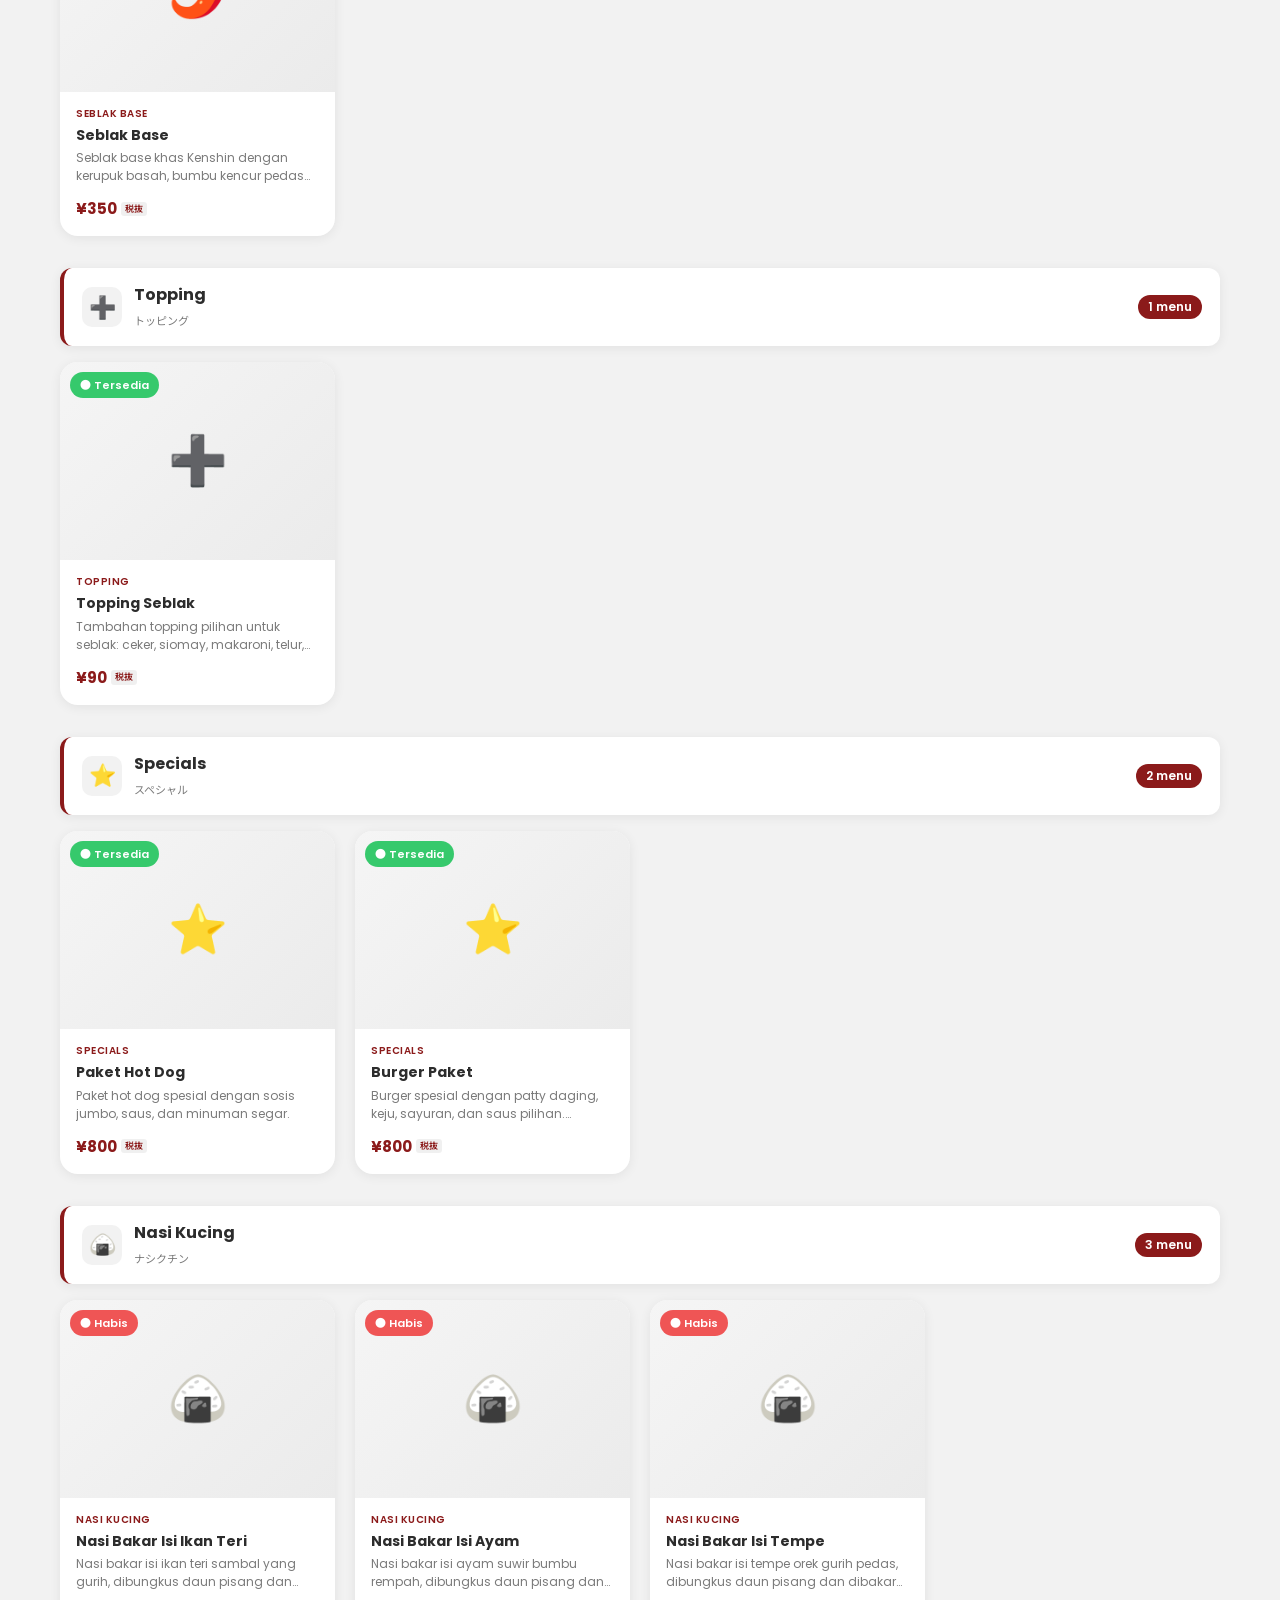
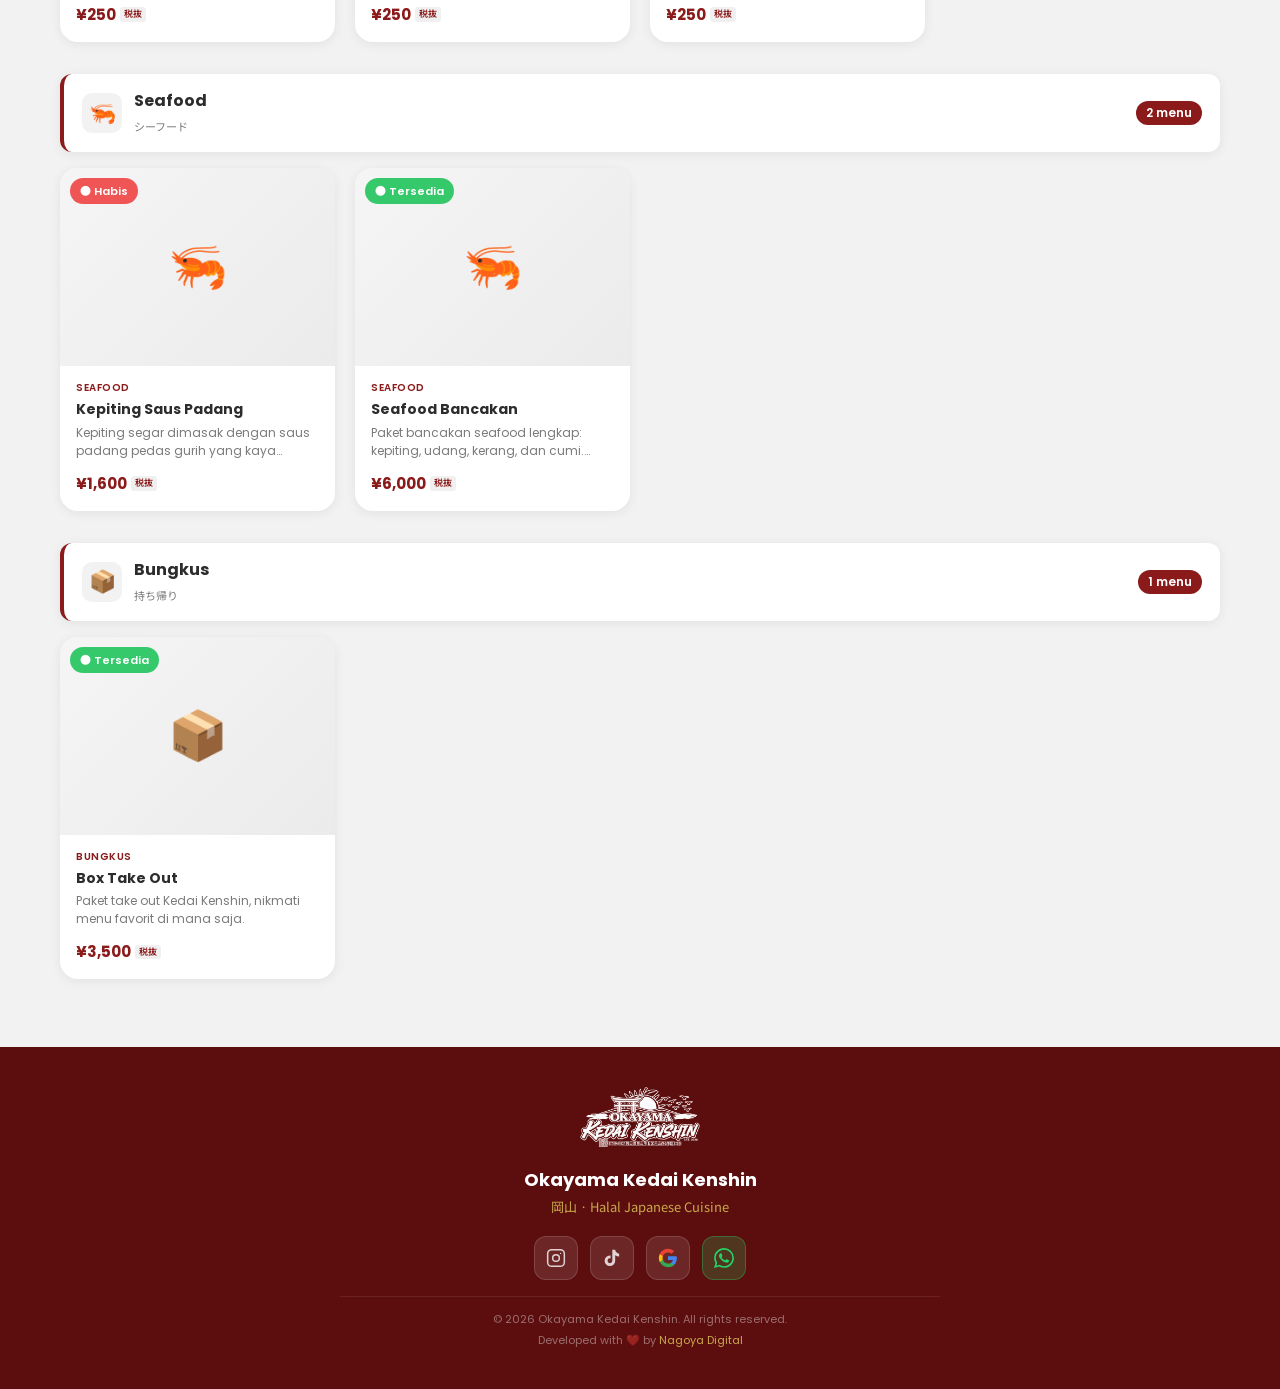
==== commit eeab255d: "feat: hapus CTA pesan, tambah social media footer + WA float button frontend: - Hapus tombol 'Pesan'" ====
--- a/index.html
+++ b/index.html
@@ -162,19 +162,65 @@
       <img src="images/logo-footer.png" alt="Kedai Kenshin" class="footer-logo" onerror="this.style.display='none'" />
       <p class="footer-brand">Okayama Kedai Kenshin</p>
       <p class="footer-tagline" id="footerAlamat">岡山 · Halal Japanese Cuisine</p>
-      <div class="footer-links">
-        <a href="#">Instagram</a>
-        <span>·</span>
-        <a href="#">WhatsApp</a>
-        <span>·</span>
-        <a href="#">Lokasi</a>
-      </div>
+
+      <!-- Social Media Icons -->
+      <div class="footer-social">
+        <!-- Instagram -->
+        <a href="https://www.instagram.com/kedai_kenshin/" target="_blank" rel="noopener noreferrer"
+           class="social-btn" aria-label="Instagram Kedai Kenshin" title="Instagram">
+          <svg width="20" height="20" viewBox="0 0 24 24" fill="none" stroke="currentColor"
+               stroke-width="1.8" stroke-linecap="round" stroke-linejoin="round">
+            <rect x="2" y="2" width="20" height="20" rx="5" ry="5"/>
+            <circle cx="12" cy="12" r="4"/>
+            <circle cx="17.5" cy="6.5" r="0.8" fill="currentColor" stroke="none"/>
+          </svg>
+        </a>
+        <!-- TikTok -->
+        <a href="https://www.tiktok.com/@kedaikenshin2512" target="_blank" rel="noopener noreferrer"
+           class="social-btn" aria-label="TikTok Kedai Kenshin" title="TikTok">
+          <svg width="20" height="20" viewBox="0 0 24 24" fill="currentColor">
+            <path d="M19.59 6.69a4.83 4.83 0 0 1-3.77-4.25V2h-3.45v13.67a2.89 2.89 0 0 1-2.88 2.5
+                     2.89 2.89 0 0 1-2.89-2.89 2.89 2.89 0 0 1 2.89-2.89c.28 0 .54.04.79.1V9
+                     a6.27 6.27 0 0 0-.79-.05 6.34 6.34 0 0 0-6.34 6.34 6.34 6.34 0 0 0 6.34 6.34
+                     6.34 6.34 0 0 0 6.33-6.34V8.69a8.18 8.18 0 0 0 4.78 1.52V6.76a4.85 4.85 0 0 1-1.01-.07z"/>
+          </svg>
+        </a>
+        <!-- Google Review -->
+        <a href="https://www.google.com/search?q=okayama+kedai+kenshin#lrd=0x3554070007a36377:0x72bd3d1336d19d79,3,,,,"
+           target="_blank" rel="noopener noreferrer"
+           class="social-btn" aria-label="Google Review Kedai Kenshin" title="Google Review">
+          <svg width="20" height="20" viewBox="0 0 24 24" fill="currentColor">
+            <path d="M22.56 12.25c0-.78-.07-1.53-.2-2.25H12v4.26h5.92c-.26 1.37-1.04 2.53-2.21 3.31v2.77h3.57c2.08-1.92 3.28-4.74 3.28-8.09z" fill="#4285F4"/>
+            <path d="M12 23c2.97 0 5.46-.98 7.28-2.66l-3.57-2.77c-.98.66-2.23 1.06-3.71 1.06-2.86 0-5.29-1.93-6.16-4.53H2.18v2.84C3.99 20.53 7.7 23 12 23z" fill="#34A853"/>
+            <path d="M5.84 14.09c-.22-.66-.35-1.36-.35-2.09s.13-1.43.35-2.09V7.07H2.18C1.43 8.55 1 10.22 1 12s.43 3.45 1.18 4.93l2.85-2.22.81-.62z" fill="#FBBC05"/>
+            <path d="M12 5.38c1.62 0 3.06.56 4.21 1.64l3.15-3.15C17.45 2.09 14.97 1 12 1 7.7 1 3.99 3.47 2.18 7.07l3.66 2.84c.87-2.6 3.3-4.53 6.16-4.53z" fill="#EA4335"/>
+          </svg>
+        </a>
+        <!-- WhatsApp -->
+        <a href="https://wa.me/817084906647" target="_blank" rel="noopener noreferrer"
+           class="social-btn social-btn-wa" aria-label="WhatsApp Kedai Kenshin" title="WhatsApp">
+          <svg width="20" height="20" viewBox="0 0 24 24" fill="currentColor">
+            <path d="M17.472 14.382c-.297-.149-1.758-.867-2.03-.967-.273-.099-.471-.148-.67.15-.197.297-.767.966-.94 1.164-.173.199-.347.223-.644.075-.297-.15-1.255-.463-2.39-1.475-.883-.788-1.48-1.761-1.653-2.059-.173-.297-.018-.458.13-.606.134-.133.298-.347.446-.52.149-.174.198-.298.298-.497.099-.198.05-.371-.025-.52-.075-.149-.669-1.612-.916-2.207-.242-.579-.487-.5-.669-.51-.173-.008-.371-.01-.57-.01-.198 0-.52.074-.792.372-.272.297-1.04 1.016-1.04 2.479 0 1.462 1.065 2.875 1.213 3.074.149.198 2.096 3.2 5.077 4.487.709.306 1.262.489 1.694.625.712.227 1.36.195 1.871.118.571-.085 1.758-.719 2.006-1.413.248-.694.248-1.289.173-1.413-.074-.124-.272-.198-.57-.347m-5.421 7.403h-.004a9.87 9.87 0 01-5.031-1.378l-.361-.214-3.741.982.998-3.648-.235-.374a9.86 9.86 0 01-1.51-5.26c.001-5.45 4.436-9.884 9.888-9.884 2.64 0 5.122 1.03 6.988 2.898a9.825 9.825 0 012.893 6.994c-.003 5.45-4.437 9.884-9.885 9.884m8.413-18.297A11.815 11.815 0 0012.05 0C5.495 0 .16 5.335.157 11.892c0 2.096.547 4.142 1.588 5.945L.057 24l6.305-1.654a11.882 11.882 0 005.683 1.448h.005c6.554 0 11.89-5.335 11.893-11.893a11.821 11.821 0 00-3.48-8.413z"/>
+          </svg>
+        </a>
+      </div>
+
       <div class="footer-bottom">
         <p class="footer-copy">© 2026 Okayama Kedai Kenshin. All rights reserved.</p>
         <p class="footer-dev">Developed with ❤️ by <a href="https://nagoyadigital.com" target="_blank" rel="noopener noreferrer" class="footer-credit">Nagoya Digital</a></p>
       </div>
     </div>
   </footer>
+
+  <!-- WhatsApp Float Button -->
+  <a href="https://wa.me/817084906647"
+     target="_blank" rel="noopener noreferrer"
+     class="wa-float" aria-label="Hubungi via WhatsApp" title="Hubungi kami via WhatsApp">
+    <svg width="28" height="28" viewBox="0 0 24 24" fill="currentColor">
+      <path d="M17.472 14.382c-.297-.149-1.758-.867-2.03-.967-.273-.099-.471-.148-.67.15-.197.297-.767.966-.94 1.164-.173.199-.347.223-.644.075-.297-.15-1.255-.463-2.39-1.475-.883-.788-1.48-1.761-1.653-2.059-.173-.297-.018-.458.13-.606.134-.133.298-.347.446-.52.149-.174.198-.298.298-.497.099-.198.05-.371-.025-.52-.075-.149-.669-1.612-.916-2.207-.242-.579-.487-.5-.669-.51-.173-.008-.371-.01-.57-.01-.198 0-.52.074-.792.372-.272.297-1.04 1.016-1.04 2.479 0 1.462 1.065 2.875 1.213 3.074.149.198 2.096 3.2 5.077 4.487.709.306 1.262.489 1.694.625.712.227 1.36.195 1.871.118.571-.085 1.758-.719 2.006-1.413.248-.694.248-1.289.173-1.413-.074-.124-.272-.198-.57-.347m-5.421 7.403h-.004a9.87 9.87 0 01-5.031-1.378l-.361-.214-3.741.982.998-3.648-.235-.374a9.86 9.86 0 01-1.51-5.26c.001-5.45 4.436-9.884 9.888-9.884 2.64 0 5.122 1.03 6.988 2.898a9.825 9.825 0 012.893 6.994c-.003 5.45-4.437 9.884-9.885 9.884m8.413-18.297A11.815 11.815 0 0012.05 0C5.495 0 .16 5.335.157 11.892c0 2.096.547 4.142 1.588 5.945L.057 24l6.305-1.654a11.882 11.882 0 005.683 1.448h.005c6.554 0 11.89-5.335 11.893-11.893a11.821 11.821 0 00-3.48-8.413z"/>
+    </svg>
+    <span class="wa-float-label">Chat Kami</span>
+  </a>
 
   <script src="menu-data.js"></script>
   <script src="script.js"></script>
--- a/style.css
+++ b/style.css
@@ -591,7 +591,77 @@
 .btn-order:hover { background: var(--primary-light); transform: scale(1.03); }
 .btn-order:disabled { background: var(--gray); cursor: not-allowed; transform: none; }
 
-/* Empty State */
+/* Social media footer */
+.footer-social {
+  display: flex;
+  align-items: center;
+  justify-content: center;
+  gap: 12px;
+  margin: 16px 0 4px;
+}
+
+.social-btn {
+  width: 44px;
+  height: 44px;
+  border-radius: 12px;
+  background: rgba(255,255,255,0.10);
+  border: 1px solid rgba(255,255,255,0.15);
+  color: rgba(255,255,255,0.80);
+  display: flex;
+  align-items: center;
+  justify-content: center;
+  transition: background 0.2s, color 0.2s, transform 0.15s;
+  text-decoration: none;
+  flex-shrink: 0;
+}
+.social-btn:hover {
+  background: rgba(255,255,255,0.22);
+  color: #fff;
+  transform: translateY(-2px);
+}
+.social-btn-wa {
+  background: rgba(37,211,102,0.20);
+  border-color: rgba(37,211,102,0.35);
+  color: #25D366;
+}
+.social-btn-wa:hover { background: rgba(37,211,102,0.35); color: #25D366; }
+
+/* Sembunyikan tombol pesan */
+.btn-order { display: none; }
+
+/* WA Float Button */
+.wa-float {
+  position: fixed;
+  bottom: 24px;
+  right: 24px;
+  z-index: 999;
+  background: #25D366;
+  color: #fff;
+  border-radius: 50px;
+  padding: 12px 18px 12px 14px;
+  display: flex;
+  align-items: center;
+  gap: 8px;
+  text-decoration: none;
+  box-shadow: 0 4px 20px rgba(37,211,102,0.45);
+  transition: background 0.2s, transform 0.2s, box-shadow 0.2s;
+  font-family: 'Poppins', sans-serif;
+  font-size: 13px;
+  font-weight: 600;
+}
+.wa-float:hover {
+  background: #1EBE5B;
+  transform: translateY(-3px);
+  box-shadow: 0 8px 28px rgba(37,211,102,0.55);
+}
+.wa-float-label { white-space: nowrap; }
+
+@keyframes wa-pulse {
+  0%   { box-shadow: 0 0 0 0 rgba(37,211,102,0.5); }
+  70%  { box-shadow: 0 0 0 12px rgba(37,211,102,0); }
+  100% { box-shadow: 0 0 0 0 rgba(37,211,102,0); }
+}
+.wa-float { animation: wa-pulse 2.5s infinite; }
 .empty-state {
   text-align: center;
   padding: 60px 20px;
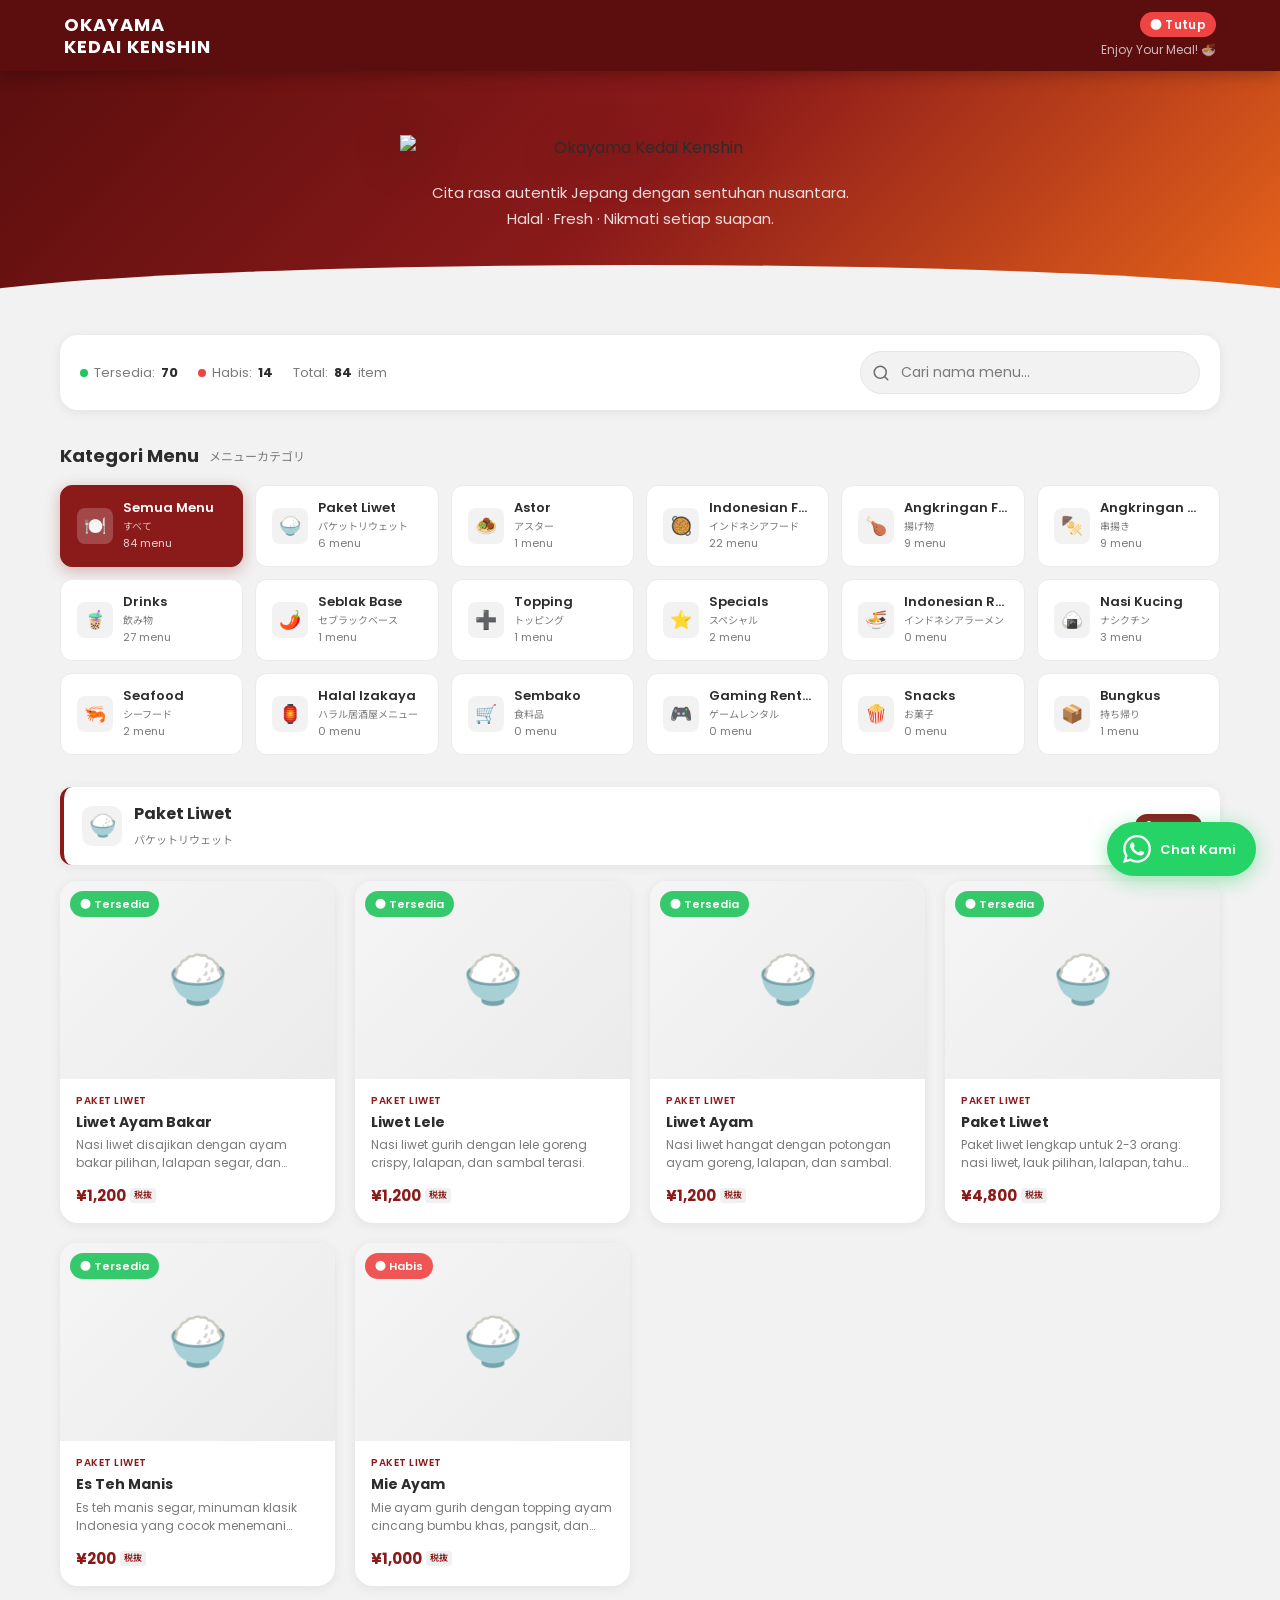
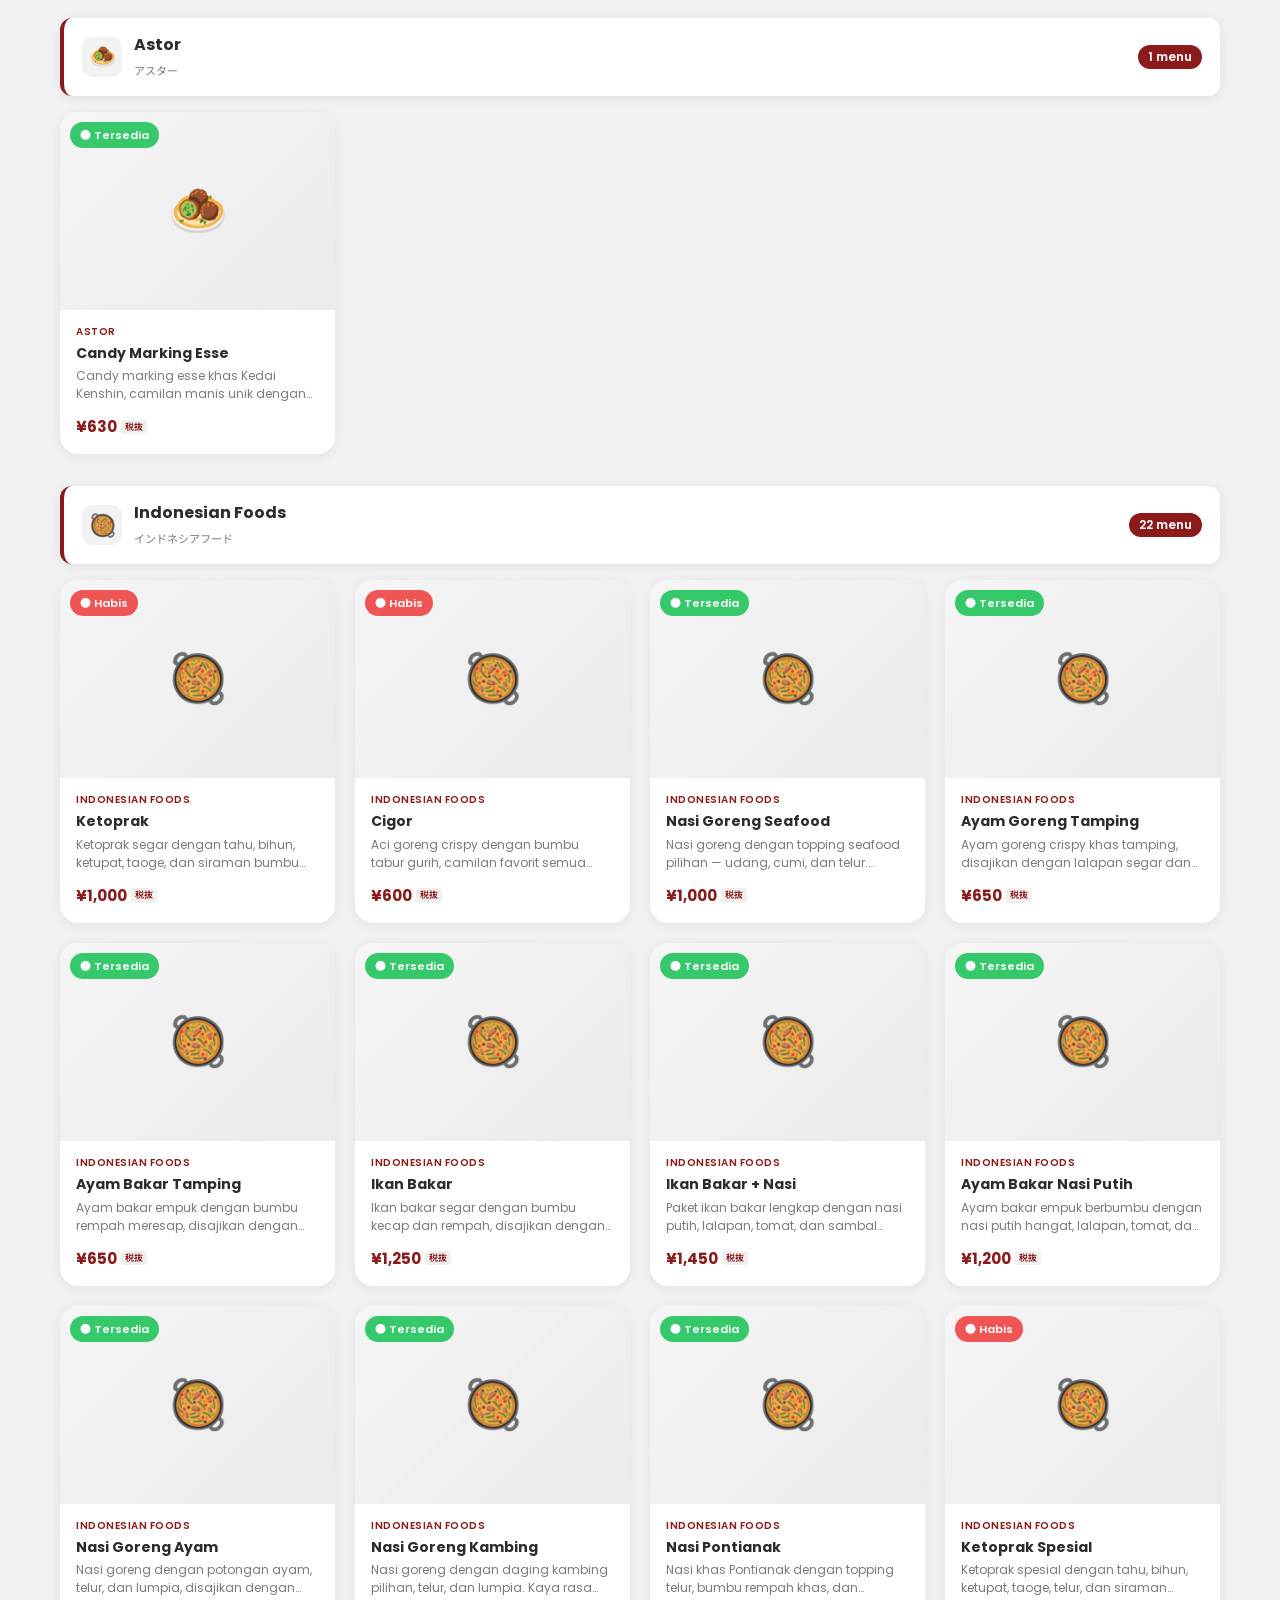
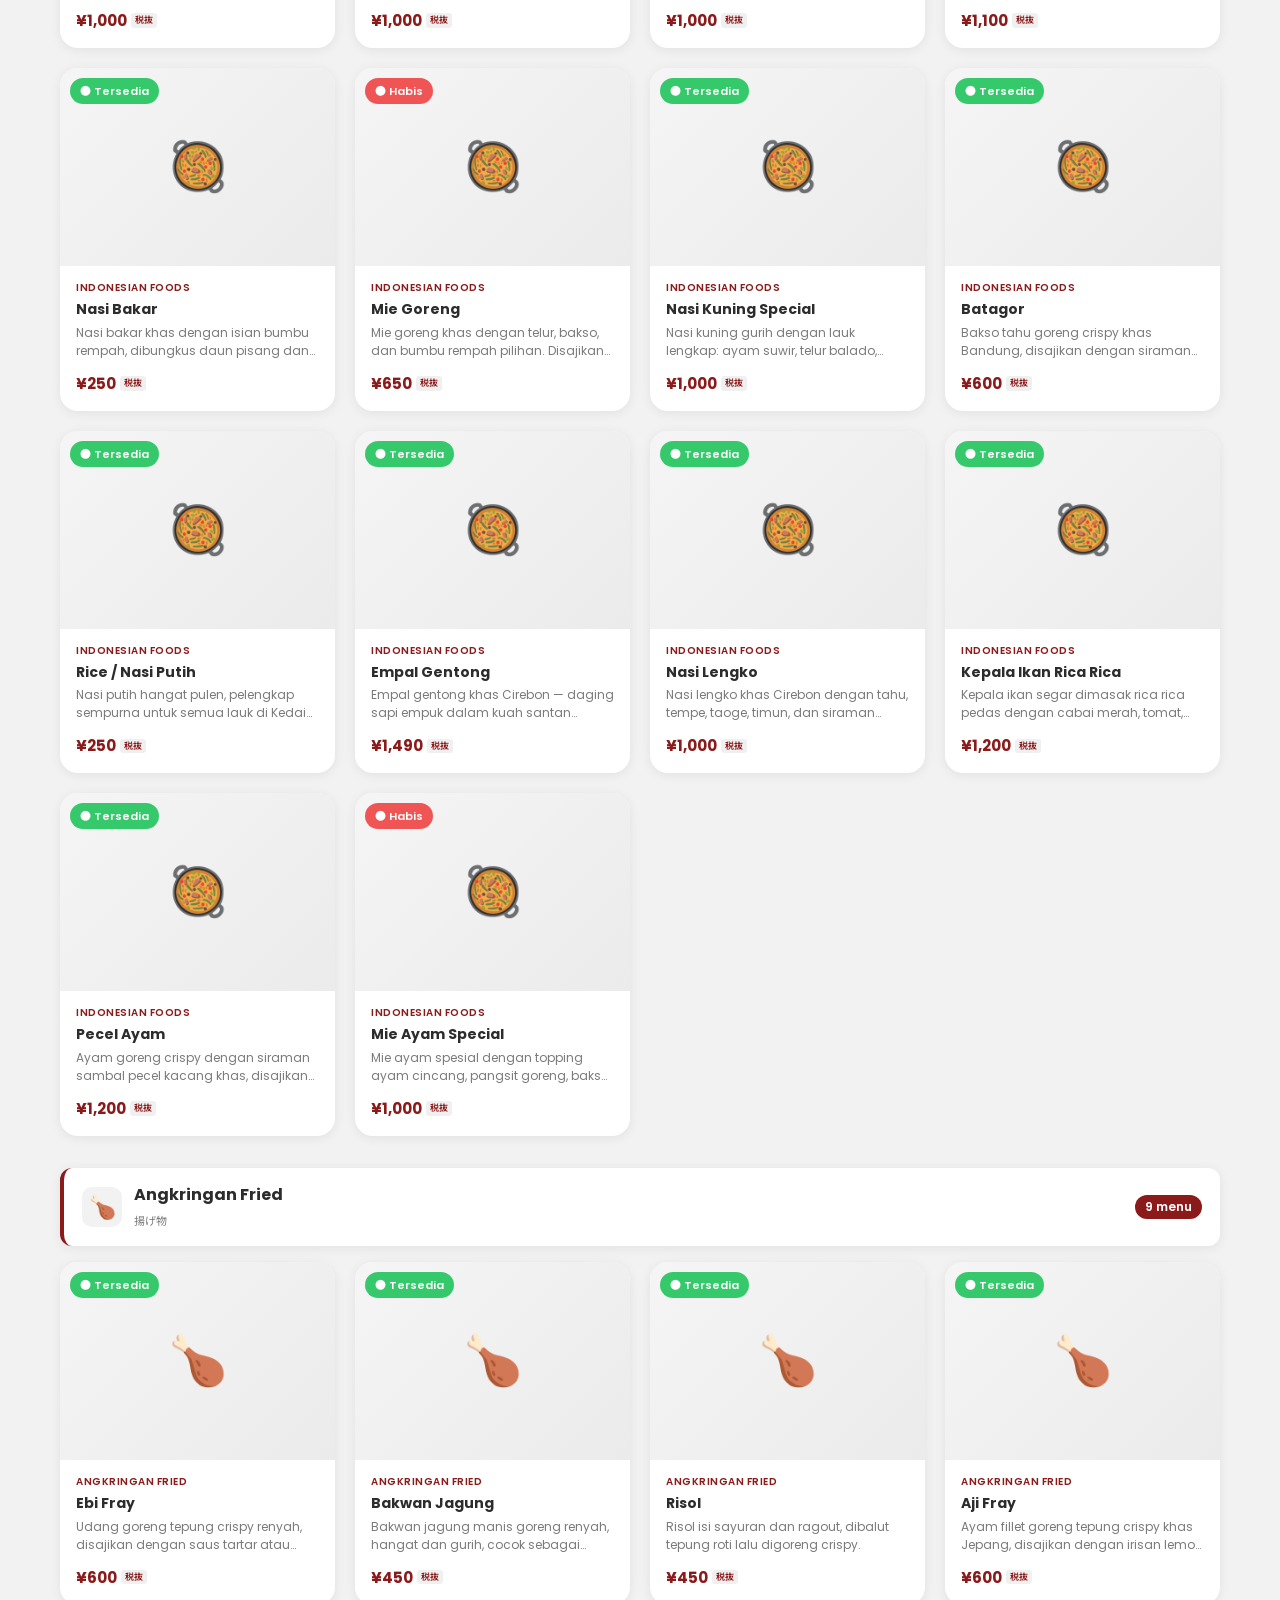
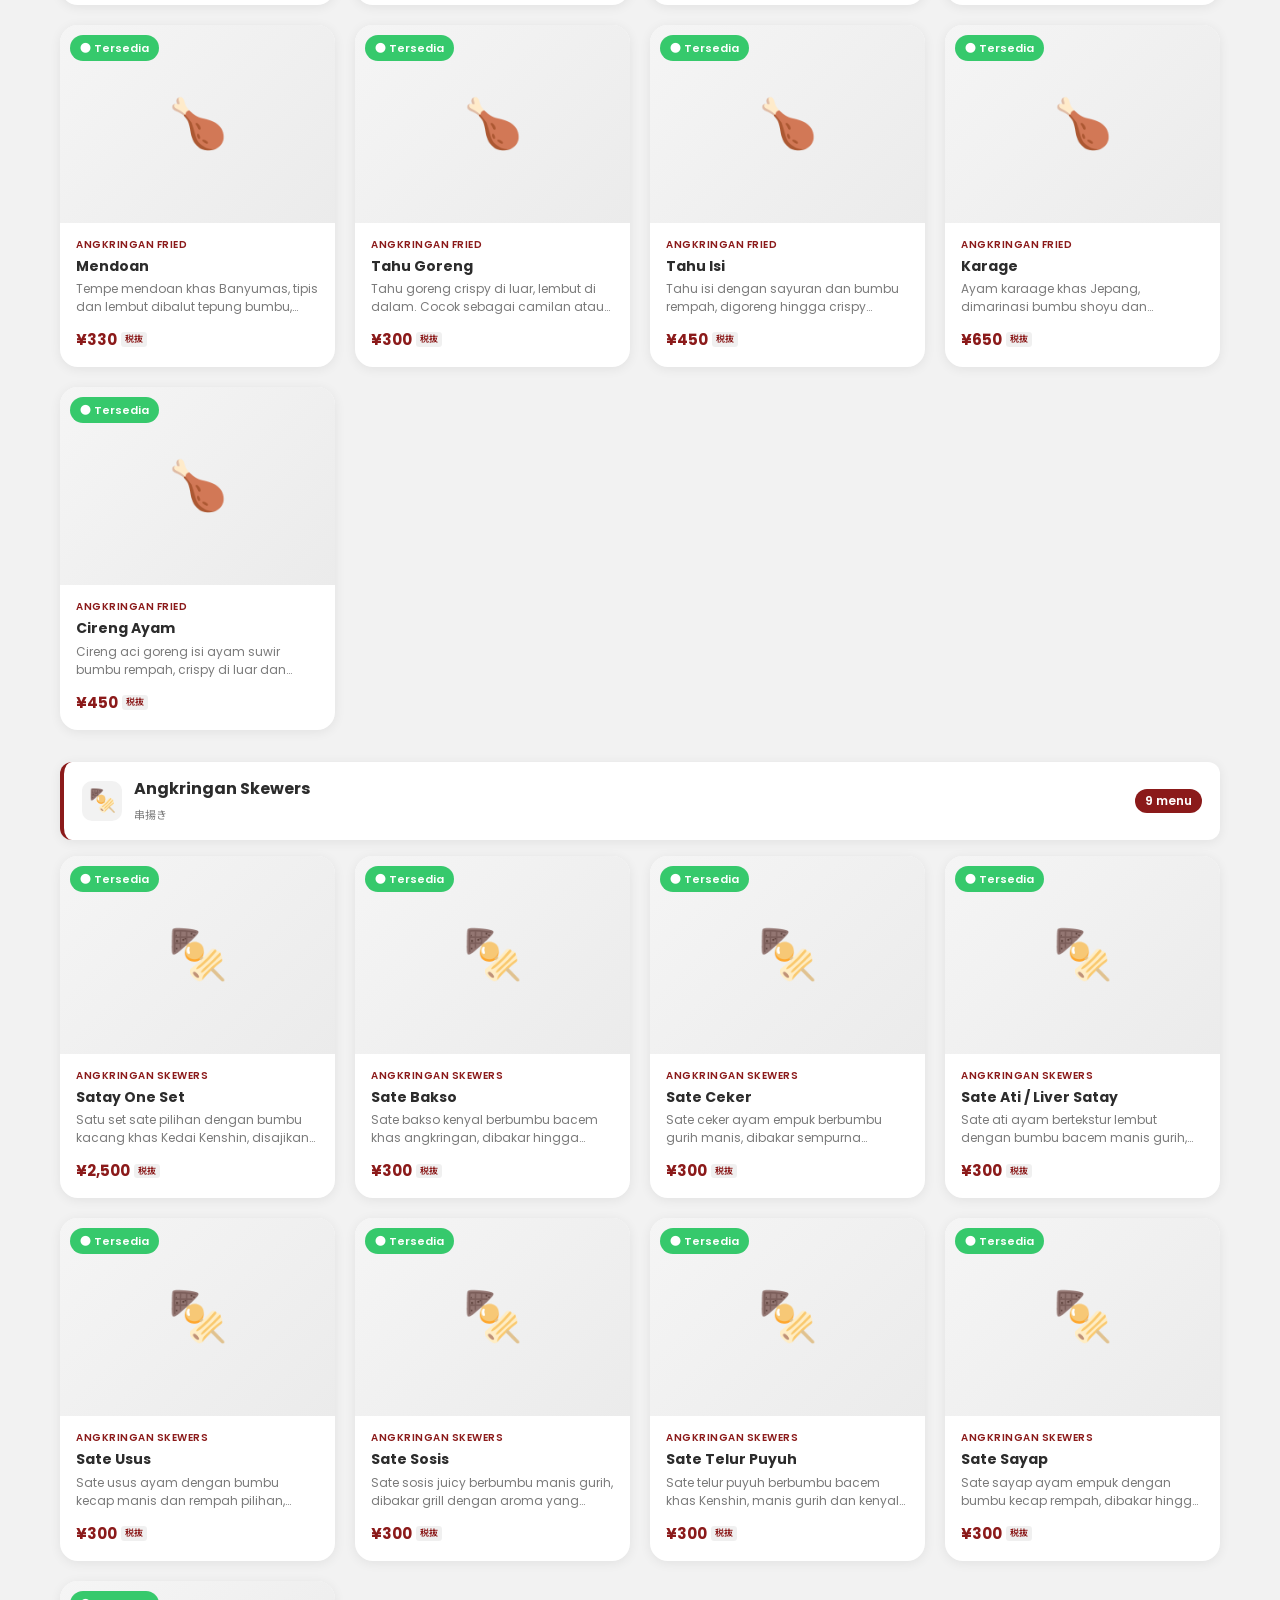
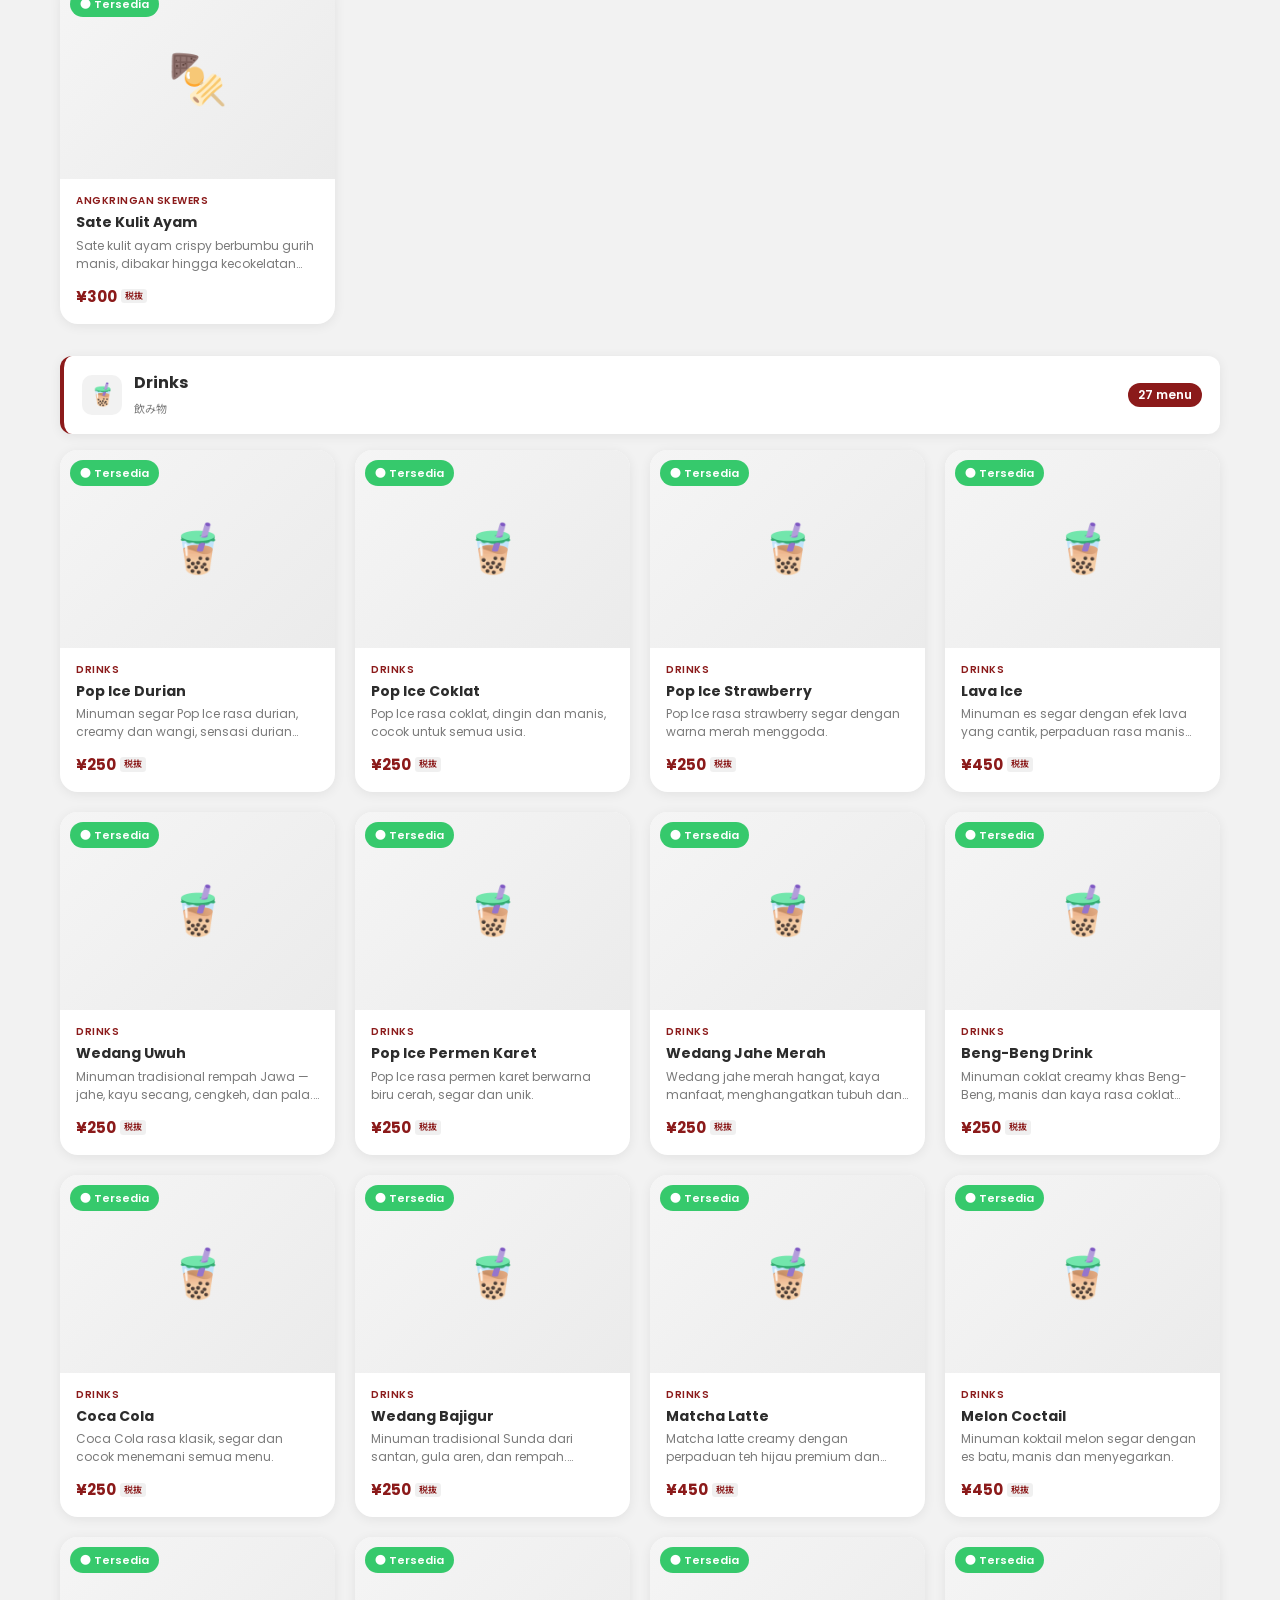
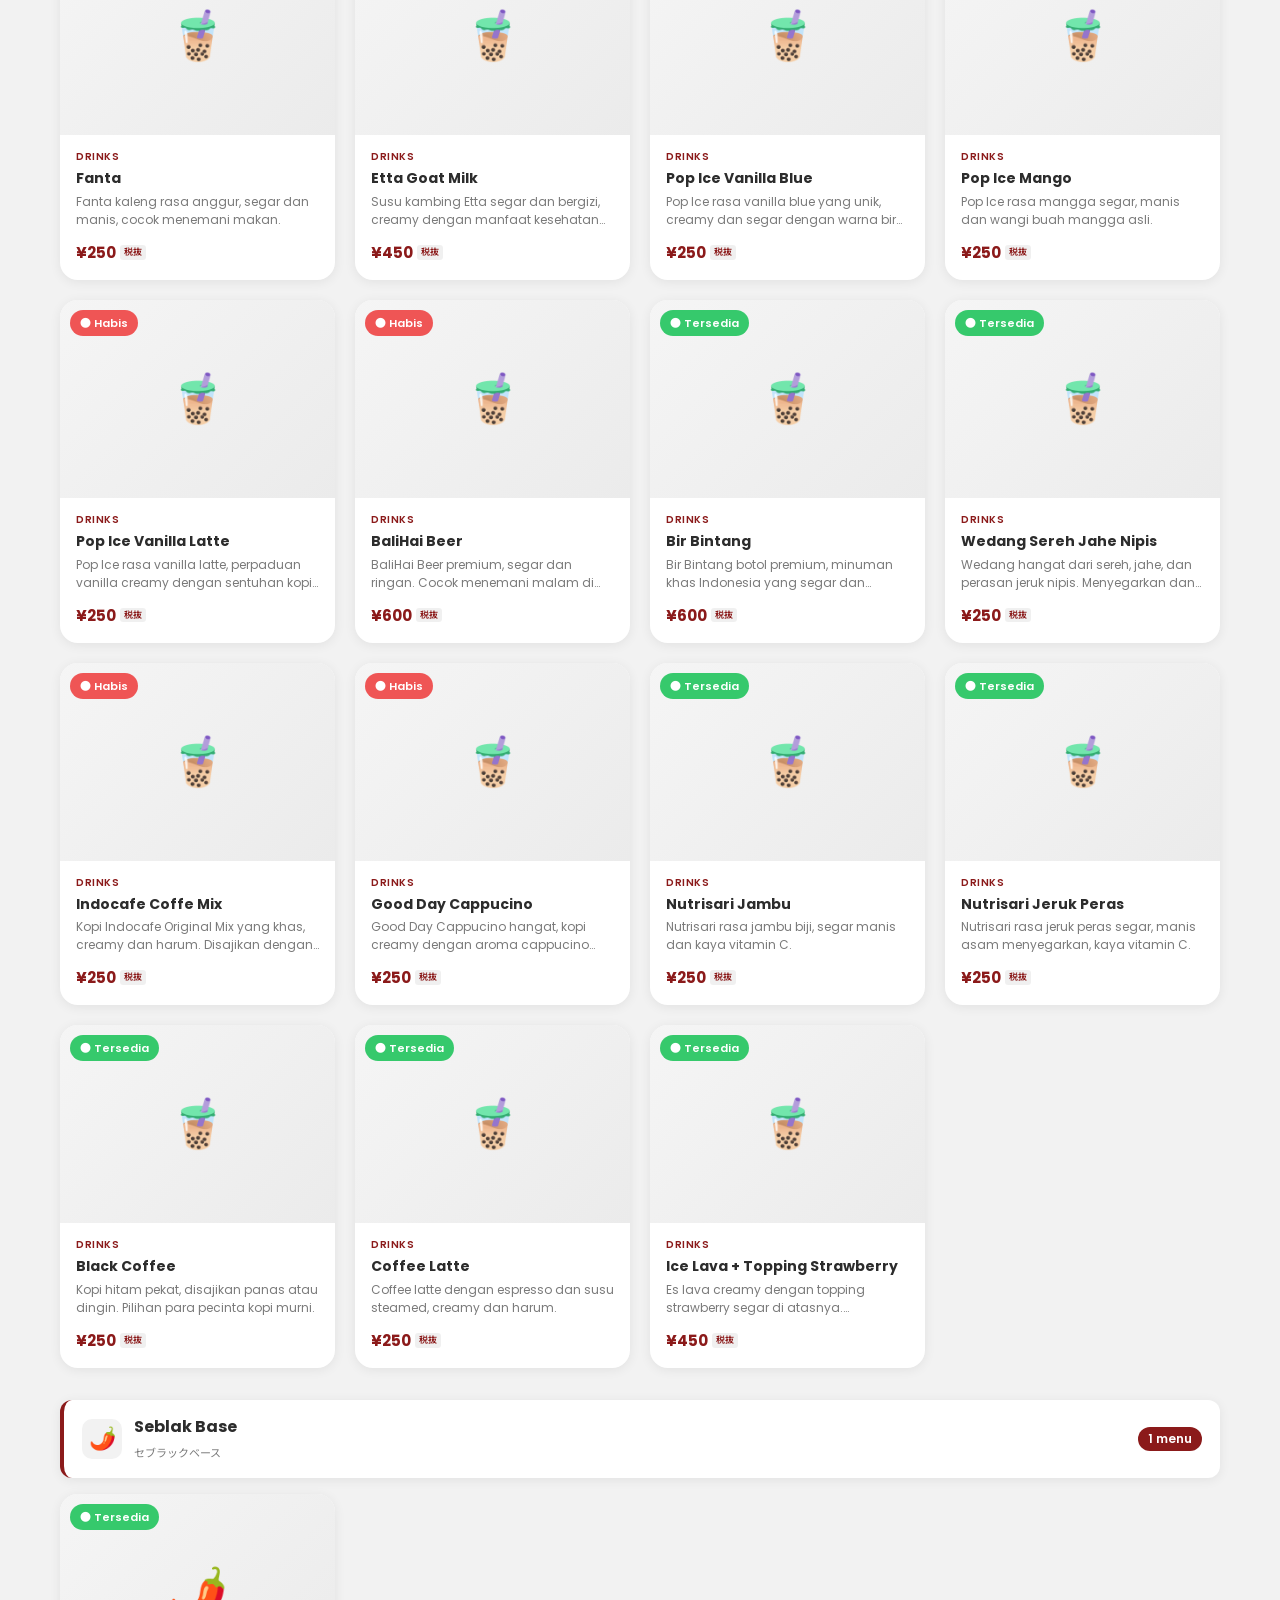
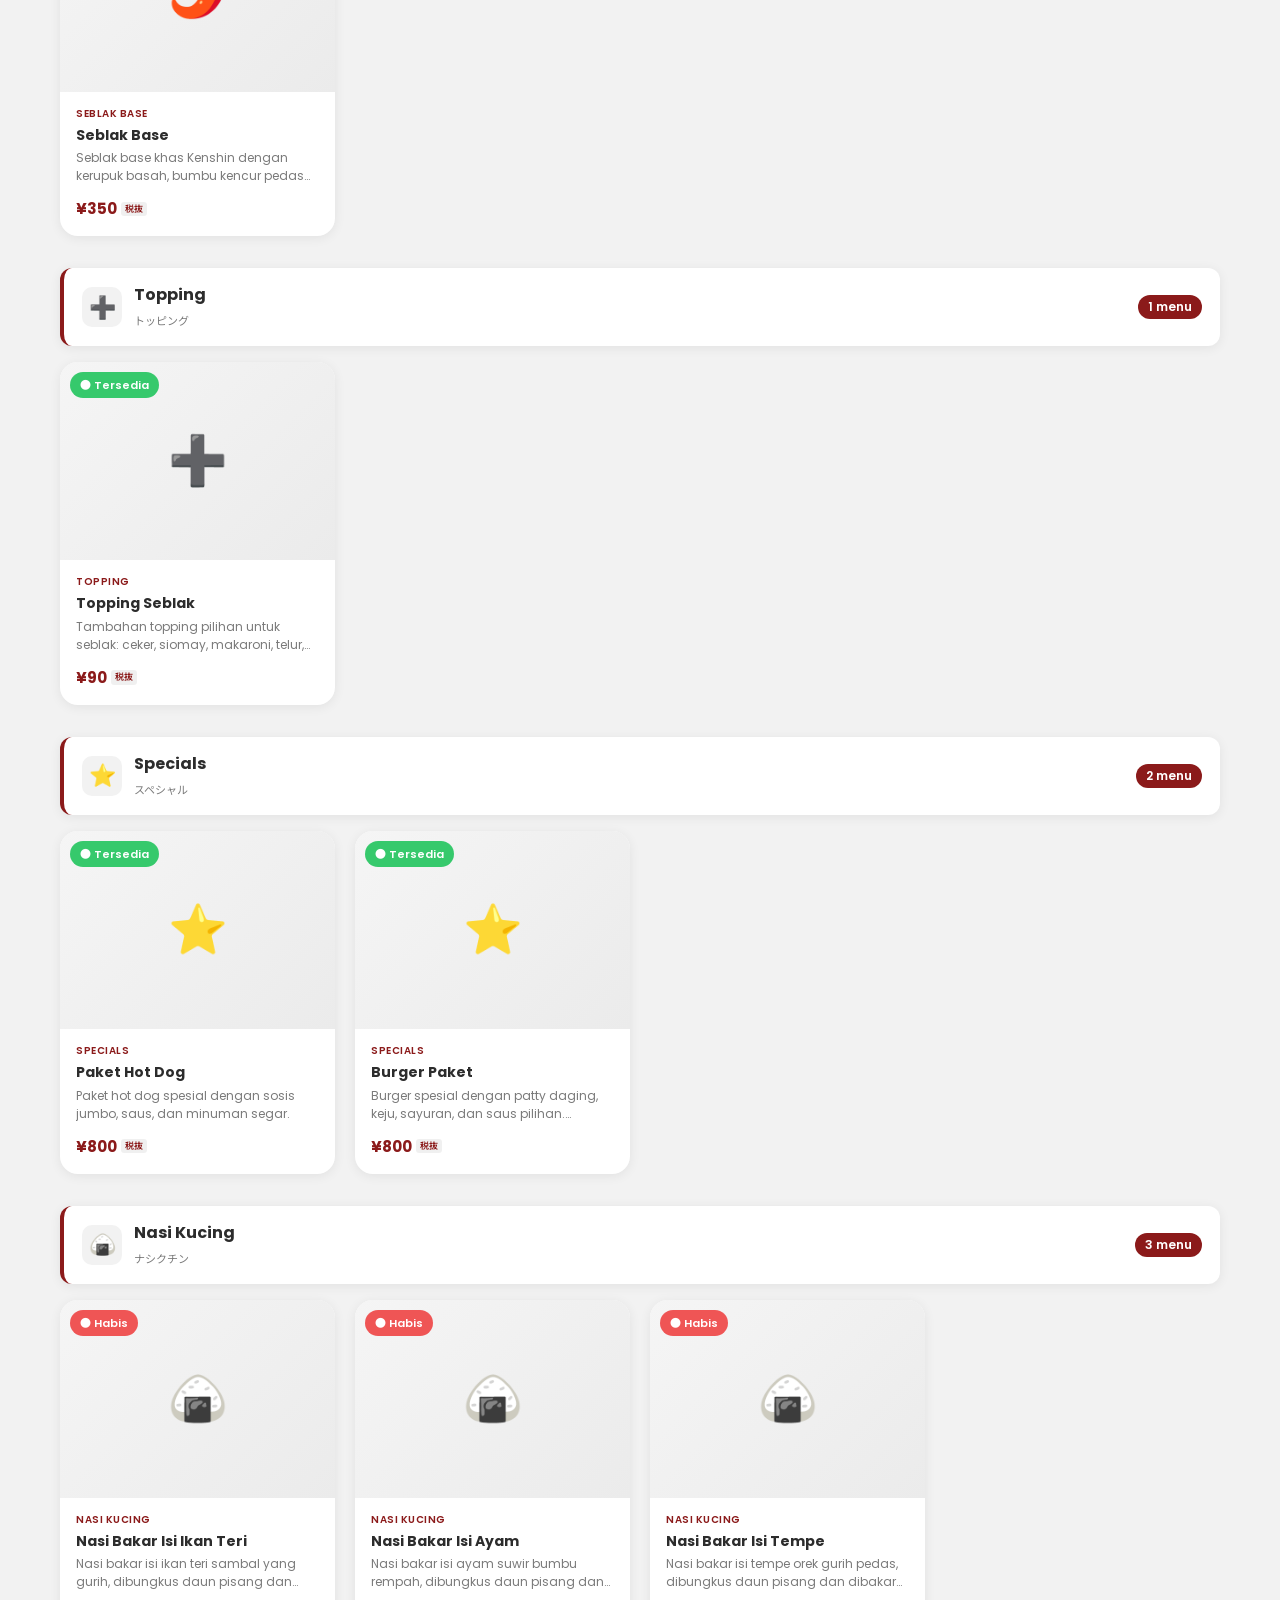
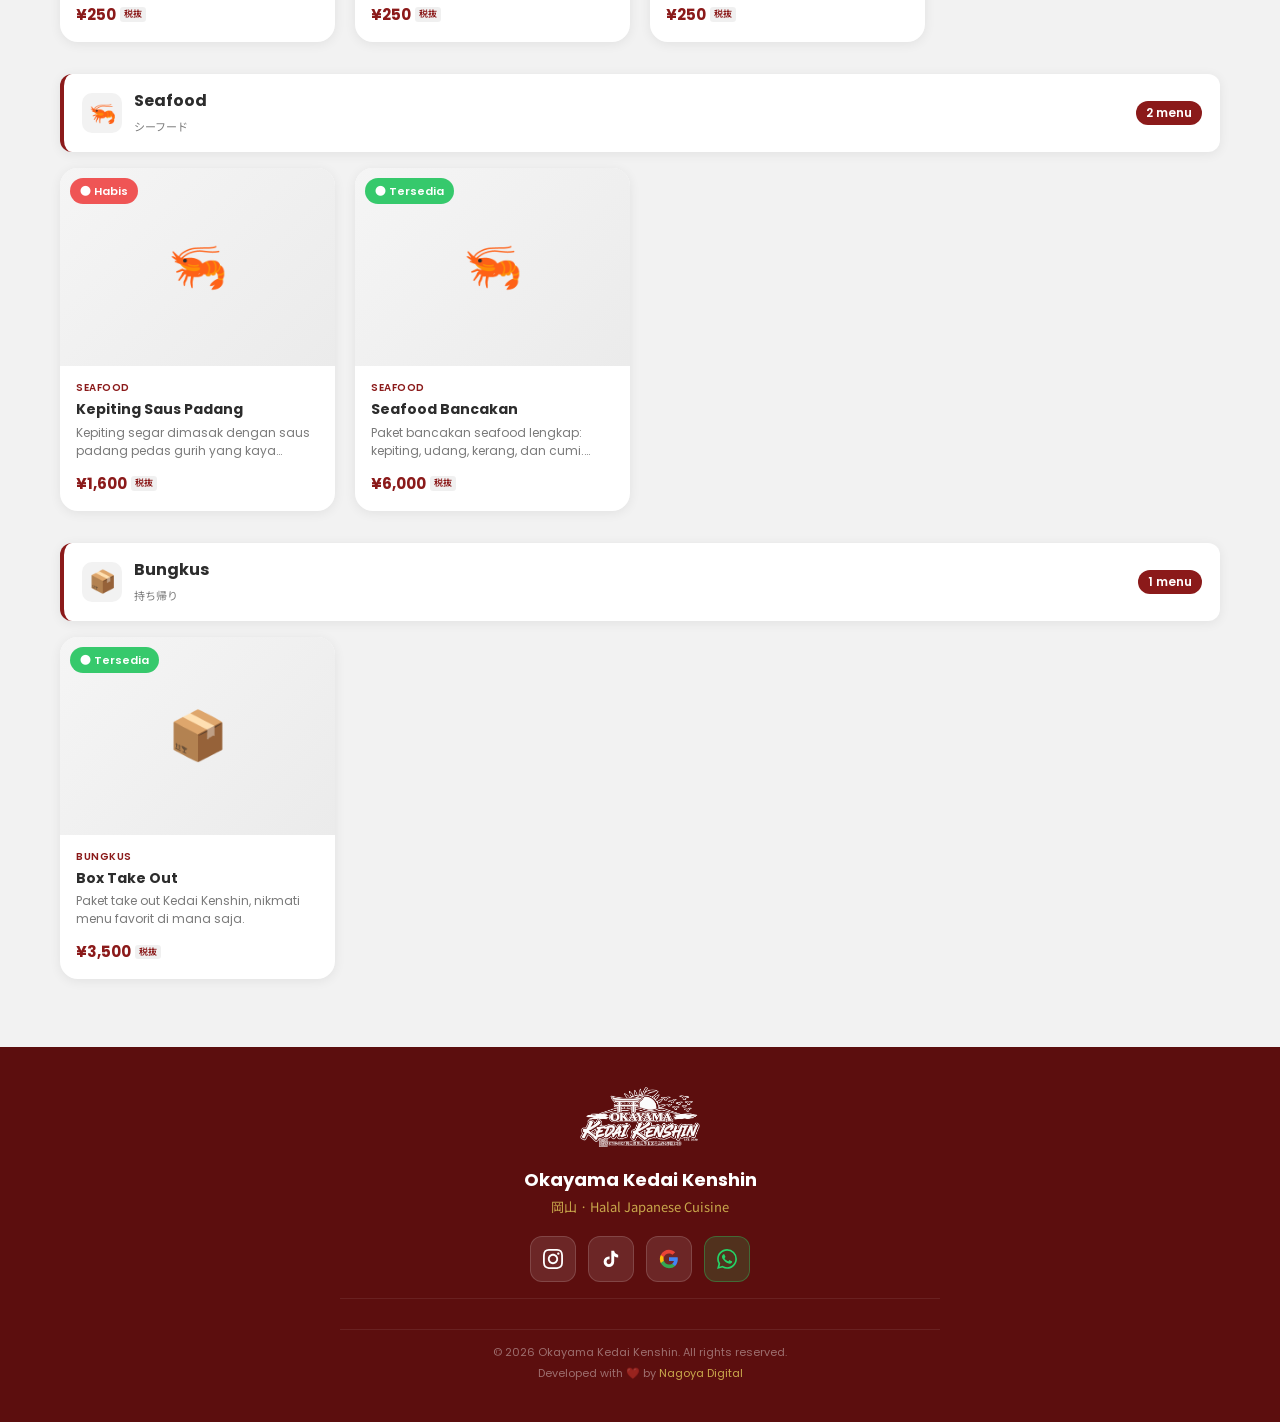
==== commit 4c2f5afa: "fix: social media icons & WA float mobile - Instagram: ganti stroke-only SVG ke fill path yang benar" ====
--- a/index.html
+++ b/index.html
@@ -165,47 +165,46 @@
 
       <!-- Social Media Icons -->
       <div class="footer-social">
+
         <!-- Instagram -->
         <a href="https://www.instagram.com/kedai_kenshin/" target="_blank" rel="noopener noreferrer"
-           class="social-btn" aria-label="Instagram Kedai Kenshin" title="Instagram">
-          <svg width="20" height="20" viewBox="0 0 24 24" fill="none" stroke="currentColor"
-               stroke-width="1.8" stroke-linecap="round" stroke-linejoin="round">
-            <rect x="2" y="2" width="20" height="20" rx="5" ry="5"/>
-            <circle cx="12" cy="12" r="4"/>
-            <circle cx="17.5" cy="6.5" r="0.8" fill="currentColor" stroke="none"/>
-          </svg>
-        </a>
+           class="social-btn social-btn-ig" aria-label="Instagram" title="Instagram @kedai_kenshin">
+          <svg width="20" height="20" viewBox="0 0 24 24" fill="currentColor">
+            <path d="M12 2.163c3.204 0 3.584.012 4.85.07 3.252.148 4.771 1.691 4.919 4.919.058 1.265.069 1.645.069 4.849 0 3.205-.012 3.584-.069 4.849-.149 3.225-1.664 4.771-4.919 4.919-1.266.058-1.644.07-4.85.07-3.204 0-3.584-.012-4.849-.07-3.26-.149-4.771-1.699-4.919-4.92-.058-1.265-.07-1.644-.07-4.849 0-3.204.013-3.583.07-4.849.149-3.227 1.664-4.771 4.919-4.919 1.266-.057 1.645-.069 4.849-.069zm0-2.163c-3.259 0-3.667.014-4.947.072-4.358.2-6.78 2.618-6.98 6.98-.059 1.281-.073 1.689-.073 4.948 0 3.259.014 3.668.072 4.948.2 4.358 2.618 6.78 6.98 6.98 1.281.058 1.689.072 4.948.072 3.259 0 3.668-.014 4.948-.072 4.354-.2 6.782-2.618 6.979-6.98.059-1.28.073-1.689.073-4.948 0-3.259-.014-3.667-.072-4.947-.196-4.354-2.617-6.78-6.979-6.98-1.281-.059-1.69-.073-4.949-.073zm0 5.838c-3.403 0-6.162 2.759-6.162 6.162s2.759 6.163 6.162 6.163 6.162-2.759 6.162-6.163c0-3.403-2.759-6.162-6.162-6.162zm0 10.162c-2.209 0-4-1.79-4-4 0-2.209 1.791-4 4-4s4 1.791 4 4c0 2.21-1.791 4-4 4zm6.406-11.845c-.796 0-1.441.645-1.441 1.44s.645 1.44 1.441 1.44c.795 0 1.439-.645 1.439-1.44s-.644-1.44-1.439-1.44z"/>
+          </svg>
+        </a>
+
         <!-- TikTok -->
         <a href="https://www.tiktok.com/@kedaikenshin2512" target="_blank" rel="noopener noreferrer"
-           class="social-btn" aria-label="TikTok Kedai Kenshin" title="TikTok">
+           class="social-btn social-btn-tt" aria-label="TikTok" title="TikTok @kedaikenshin2512">
           <svg width="20" height="20" viewBox="0 0 24 24" fill="currentColor">
-            <path d="M19.59 6.69a4.83 4.83 0 0 1-3.77-4.25V2h-3.45v13.67a2.89 2.89 0 0 1-2.88 2.5
-                     2.89 2.89 0 0 1-2.89-2.89 2.89 2.89 0 0 1 2.89-2.89c.28 0 .54.04.79.1V9
-                     a6.27 6.27 0 0 0-.79-.05 6.34 6.34 0 0 0-6.34 6.34 6.34 6.34 0 0 0 6.34 6.34
-                     6.34 6.34 0 0 0 6.33-6.34V8.69a8.18 8.18 0 0 0 4.78 1.52V6.76a4.85 4.85 0 0 1-1.01-.07z"/>
-          </svg>
-        </a>
+            <path d="M19.59 6.69a4.83 4.83 0 01-3.77-4.25V2h-3.45v13.67a2.89 2.89 0 01-2.88 2.5 2.89 2.89 0 01-2.89-2.89 2.89 2.89 0 012.89-2.89c.28 0 .54.04.79.1V9a6.27 6.27 0 00-.79-.05 6.34 6.34 0 00-6.34 6.34 6.34 6.34 0 006.34 6.34 6.34 6.34 0 006.33-6.34V8.69a8.18 8.18 0 004.78 1.52V6.76a4.85 4.85 0 01-1.01-.07z"/>
+          </svg>
+        </a>
+
         <!-- Google Review -->
         <a href="https://www.google.com/search?q=okayama+kedai+kenshin#lrd=0x3554070007a36377:0x72bd3d1336d19d79,3,,,,"
            target="_blank" rel="noopener noreferrer"
-           class="social-btn" aria-label="Google Review Kedai Kenshin" title="Google Review">
-          <svg width="20" height="20" viewBox="0 0 24 24" fill="currentColor">
+           class="social-btn social-btn-g" aria-label="Google Review" title="Beri Review di Google">
+          <svg width="20" height="20" viewBox="0 0 24 24" fill="none">
             <path d="M22.56 12.25c0-.78-.07-1.53-.2-2.25H12v4.26h5.92c-.26 1.37-1.04 2.53-2.21 3.31v2.77h3.57c2.08-1.92 3.28-4.74 3.28-8.09z" fill="#4285F4"/>
             <path d="M12 23c2.97 0 5.46-.98 7.28-2.66l-3.57-2.77c-.98.66-2.23 1.06-3.71 1.06-2.86 0-5.29-1.93-6.16-4.53H2.18v2.84C3.99 20.53 7.7 23 12 23z" fill="#34A853"/>
-            <path d="M5.84 14.09c-.22-.66-.35-1.36-.35-2.09s.13-1.43.35-2.09V7.07H2.18C1.43 8.55 1 10.22 1 12s.43 3.45 1.18 4.93l2.85-2.22.81-.62z" fill="#FBBC05"/>
+            <path d="M5.84 14.09c-.22-.66-.35-1.36-.35-2.09V7.07H2.18C1.43 8.55 1 10.22 1 12s.43 3.45 1.18 4.93l2.85-2.22.81-.62z" fill="#FBBC05"/>
             <path d="M12 5.38c1.62 0 3.06.56 4.21 1.64l3.15-3.15C17.45 2.09 14.97 1 12 1 7.7 1 3.99 3.47 2.18 7.07l3.66 2.84c.87-2.6 3.3-4.53 6.16-4.53z" fill="#EA4335"/>
           </svg>
         </a>
+
         <!-- WhatsApp -->
         <a href="https://wa.me/817084906647" target="_blank" rel="noopener noreferrer"
-           class="social-btn social-btn-wa" aria-label="WhatsApp Kedai Kenshin" title="WhatsApp">
+           class="social-btn social-btn-wa" aria-label="WhatsApp" title="WhatsApp +81 70-8490-6647">
           <svg width="20" height="20" viewBox="0 0 24 24" fill="currentColor">
             <path d="M17.472 14.382c-.297-.149-1.758-.867-2.03-.967-.273-.099-.471-.148-.67.15-.197.297-.767.966-.94 1.164-.173.199-.347.223-.644.075-.297-.15-1.255-.463-2.39-1.475-.883-.788-1.48-1.761-1.653-2.059-.173-.297-.018-.458.13-.606.134-.133.298-.347.446-.52.149-.174.198-.298.298-.497.099-.198.05-.371-.025-.52-.075-.149-.669-1.612-.916-2.207-.242-.579-.487-.5-.669-.51-.173-.008-.371-.01-.57-.01-.198 0-.52.074-.792.372-.272.297-1.04 1.016-1.04 2.479 0 1.462 1.065 2.875 1.213 3.074.149.198 2.096 3.2 5.077 4.487.709.306 1.262.489 1.694.625.712.227 1.36.195 1.871.118.571-.085 1.758-.719 2.006-1.413.248-.694.248-1.289.173-1.413-.074-.124-.272-.198-.57-.347m-5.421 7.403h-.004a9.87 9.87 0 01-5.031-1.378l-.361-.214-3.741.982.998-3.648-.235-.374a9.86 9.86 0 01-1.51-5.26c.001-5.45 4.436-9.884 9.888-9.884 2.64 0 5.122 1.03 6.988 2.898a9.825 9.825 0 012.893 6.994c-.003 5.45-4.437 9.884-9.885 9.884m8.413-18.297A11.815 11.815 0 0012.05 0C5.495 0 .16 5.335.157 11.892c0 2.096.547 4.142 1.588 5.945L.057 24l6.305-1.654a11.882 11.882 0 005.683 1.448h.005c6.554 0 11.89-5.335 11.893-11.893a11.821 11.821 0 00-3.48-8.413z"/>
           </svg>
         </a>
-      </div>
-
-      <div class="footer-bottom">
+
+      </div>
+
+      <div class="footer-bottom"><div class="footer-bottom">
         <p class="footer-copy">© 2026 Okayama Kedai Kenshin. All rights reserved.</p>
         <p class="footer-dev">Developed with ❤️ by <a href="https://nagoyadigital.com" target="_blank" rel="noopener noreferrer" class="footer-credit">Nagoya Digital</a></p>
       </div>
--- a/style.css
+++ b/style.css
@@ -598,38 +598,54 @@
   justify-content: center;
   gap: 12px;
   margin: 16px 0 4px;
+  flex-wrap: wrap;
 }
 
 .social-btn {
-  width: 44px;
-  height: 44px;
+  width: 46px;
+  height: 46px;
   border-radius: 12px;
   background: rgba(255,255,255,0.10);
   border: 1px solid rgba(255,255,255,0.15);
-  color: rgba(255,255,255,0.80);
+  color: rgba(255,255,255,0.85);
   display: flex;
   align-items: center;
   justify-content: center;
-  transition: background 0.2s, color 0.2s, transform 0.15s;
+  transition: background 0.2s, transform 0.15s, border-color 0.2s;
   text-decoration: none;
   flex-shrink: 0;
 }
 .social-btn:hover {
-  background: rgba(255,255,255,0.22);
-  color: #fff;
-  transform: translateY(-2px);
-}
+  transform: translateY(-3px);
+}
+
+/* Instagram — gradient merah-ungu */
+.social-btn-ig { color: #fff; }
+.social-btn-ig:hover {
+  background: linear-gradient(135deg, #f09433, #e6683c, #dc2743, #cc2366, #bc1888);
+  border-color: transparent;
+}
+
+/* TikTok — hitam/cyan */
+.social-btn-tt { color: #fff; }
+.social-btn-tt:hover { background: #010101; border-color: #69C9D0; }
+
+/* Google — putih transparan */
+.social-btn-g { color: #fff; }
+.social-btn-g:hover { background: rgba(255,255,255,0.20); border-color: rgba(255,255,255,0.3); }
+
+/* WhatsApp — hijau */
 .social-btn-wa {
-  background: rgba(37,211,102,0.20);
+  background: rgba(37,211,102,0.18);
   border-color: rgba(37,211,102,0.35);
   color: #25D366;
 }
-.social-btn-wa:hover { background: rgba(37,211,102,0.35); color: #25D366; }
+.social-btn-wa:hover { background: #25D366; color: #fff; border-color: #25D366; }
 
 /* Sembunyikan tombol pesan */
 .btn-order { display: none; }
 
-/* WA Float Button */
+/* ── WA Float Button ── */
 .wa-float {
   position: fixed;
   bottom: 24px;
@@ -638,30 +654,48 @@
   background: #25D366;
   color: #fff;
   border-radius: 50px;
-  padding: 12px 18px 12px 14px;
-  display: flex;
-  align-items: center;
-  gap: 8px;
+  padding: 13px 20px 13px 16px;
+  display: flex;
+  align-items: center;
+  gap: 9px;
   text-decoration: none;
   box-shadow: 0 4px 20px rgba(37,211,102,0.45);
   transition: background 0.2s, transform 0.2s, box-shadow 0.2s;
   font-family: 'Poppins', sans-serif;
   font-size: 13px;
   font-weight: 600;
+  line-height: 1;
 }
 .wa-float:hover {
   background: #1EBE5B;
   transform: translateY(-3px);
   box-shadow: 0 8px 28px rgba(37,211,102,0.55);
 }
-.wa-float-label { white-space: nowrap; }
+.wa-float-label {
+  white-space: nowrap;
+}
 
 @keyframes wa-pulse {
-  0%   { box-shadow: 0 0 0 0 rgba(37,211,102,0.5); }
-  70%  { box-shadow: 0 0 0 12px rgba(37,211,102,0); }
-  100% { box-shadow: 0 0 0 0 rgba(37,211,102,0); }
+  0%   { box-shadow: 0 4px 20px rgba(37,211,102,0.45), 0 0 0 0 rgba(37,211,102,0.5); }
+  70%  { box-shadow: 0 4px 20px rgba(37,211,102,0.45), 0 0 0 14px rgba(37,211,102,0); }
+  100% { box-shadow: 0 4px 20px rgba(37,211,102,0.45), 0 0 0 0 rgba(37,211,102,0); }
 }
 .wa-float { animation: wa-pulse 2.5s infinite; }
+
+/* Mobile — WA float jadi bulat, sembunyikan teks */
+@media (max-width: 480px) {
+  .wa-float {
+    width: 56px;
+    height: 56px;
+    padding: 0;
+    border-radius: 50%;
+    justify-content: center;
+    bottom: 20px;
+    right: 16px;
+  }
+  .wa-float-label { display: none; }
+  .social-btn { width: 42px; height: 42px; border-radius: 10px; }
+}
 .empty-state {
   text-align: center;
   padding: 60px 20px;
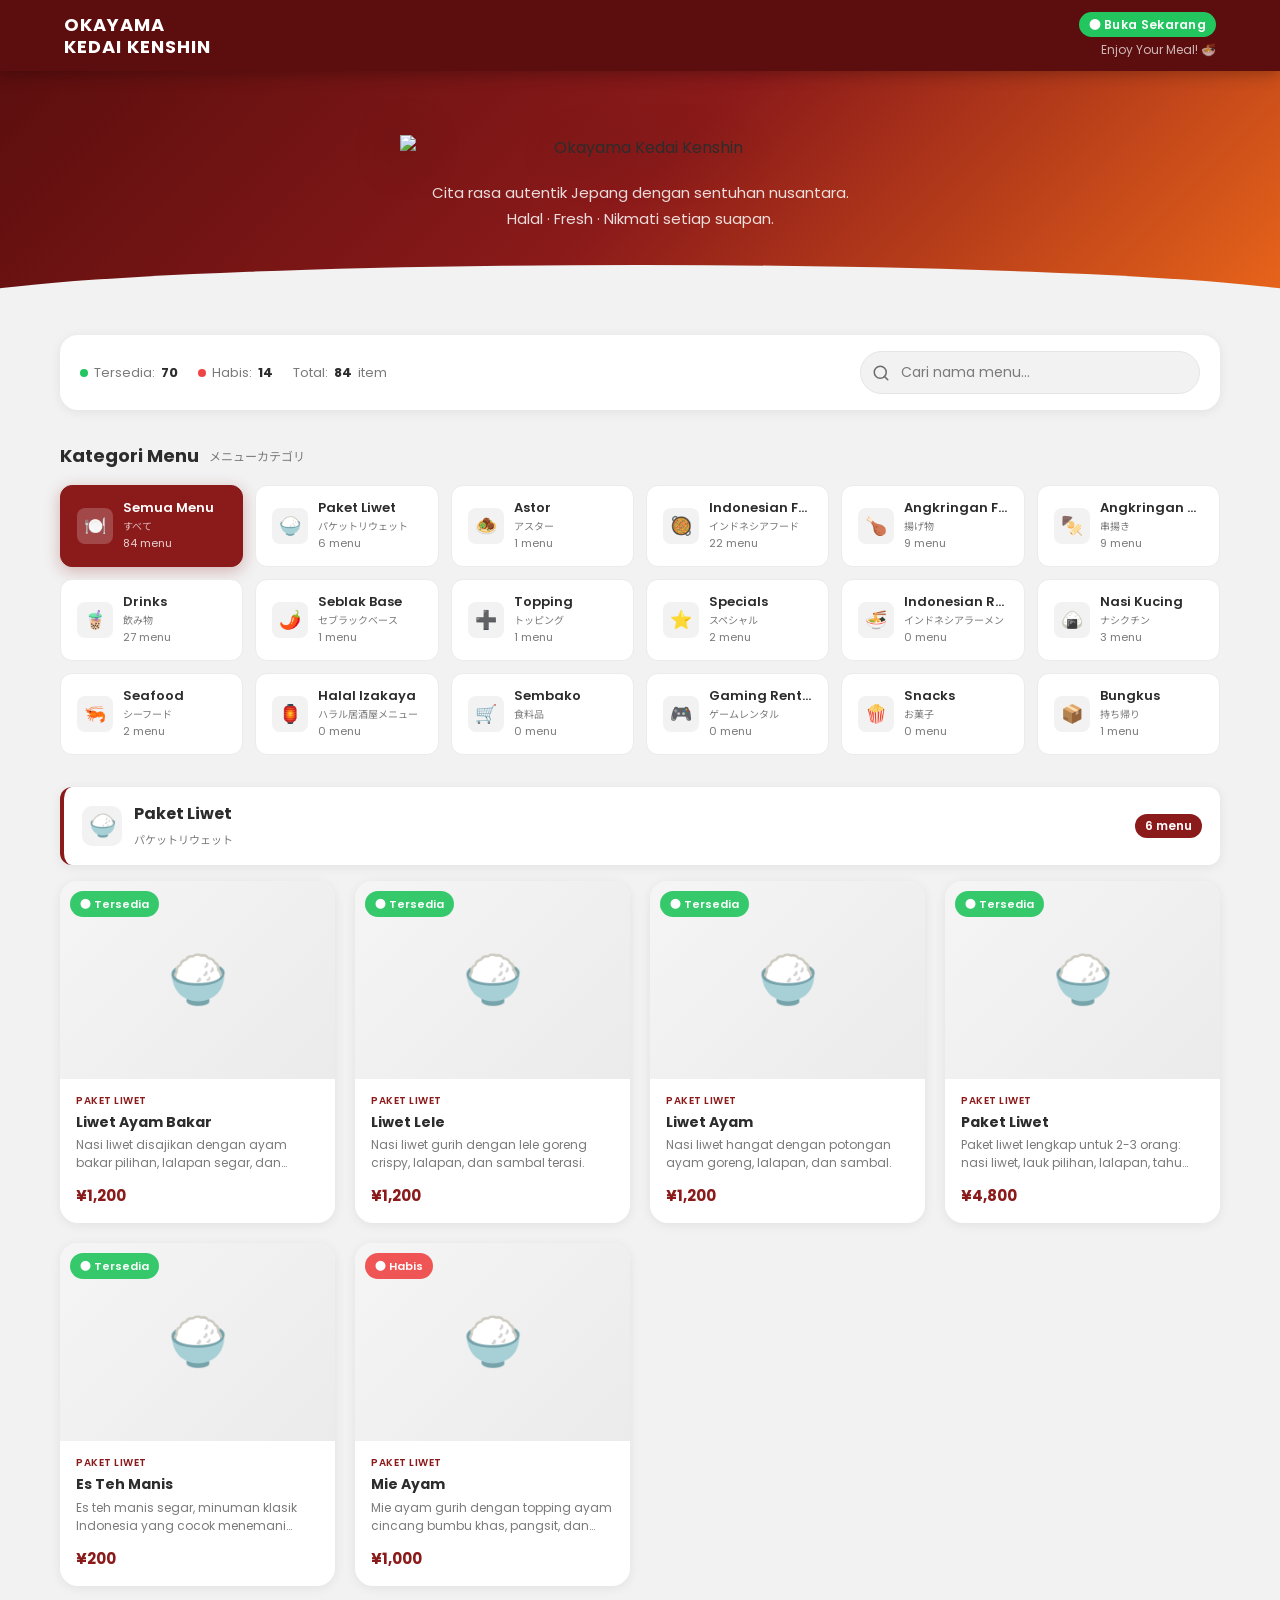
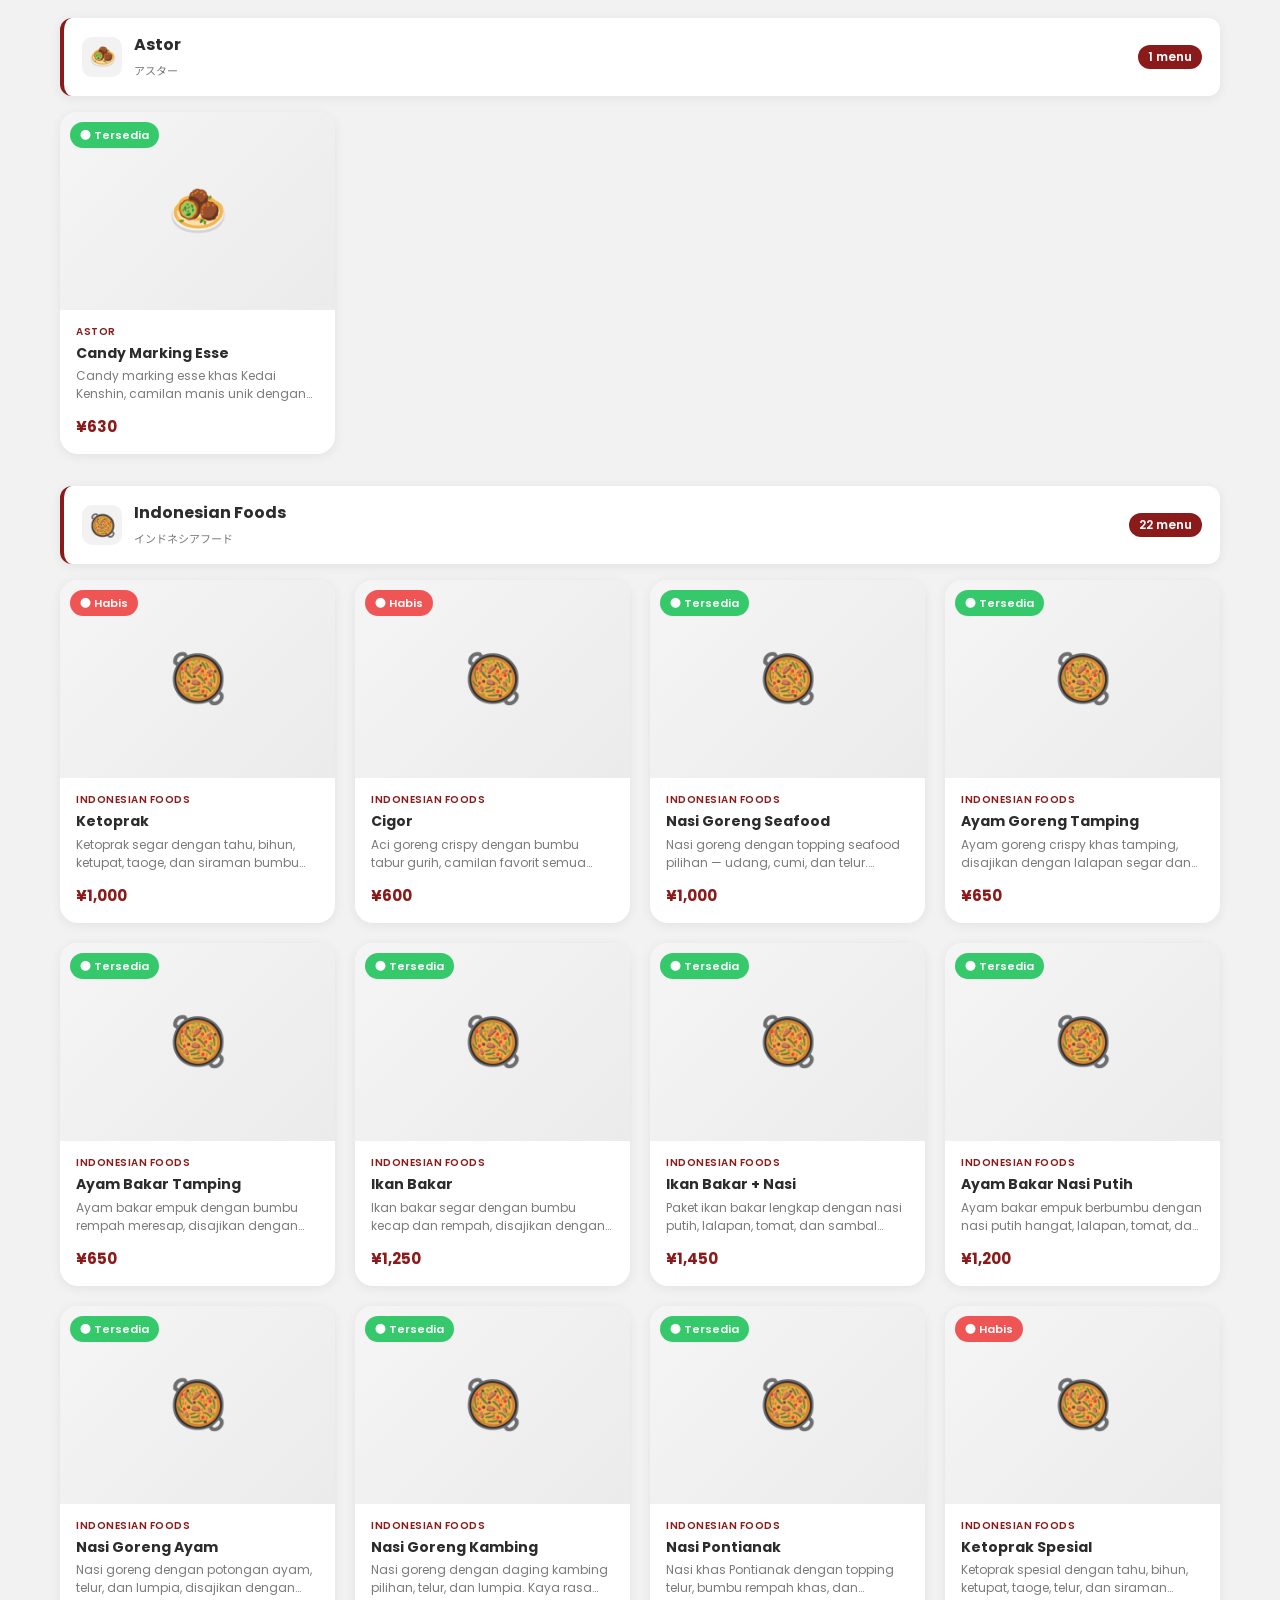
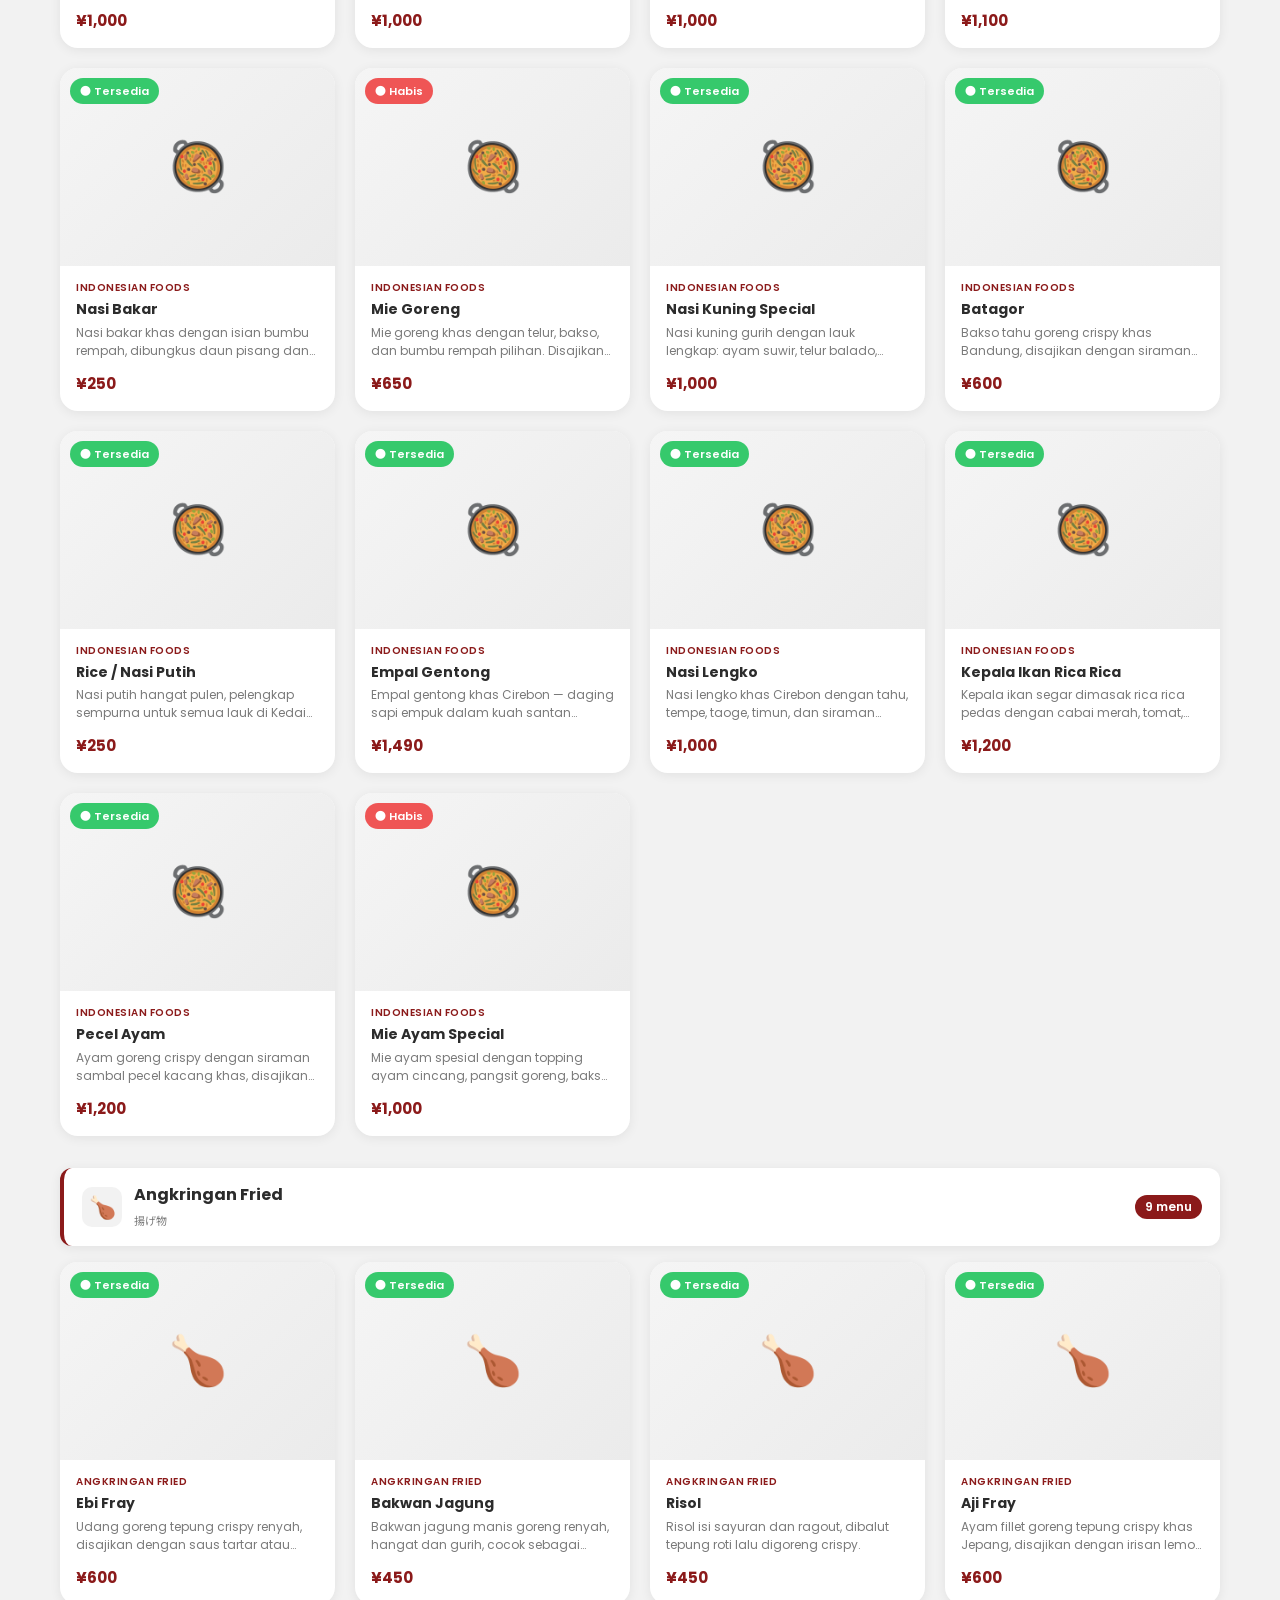
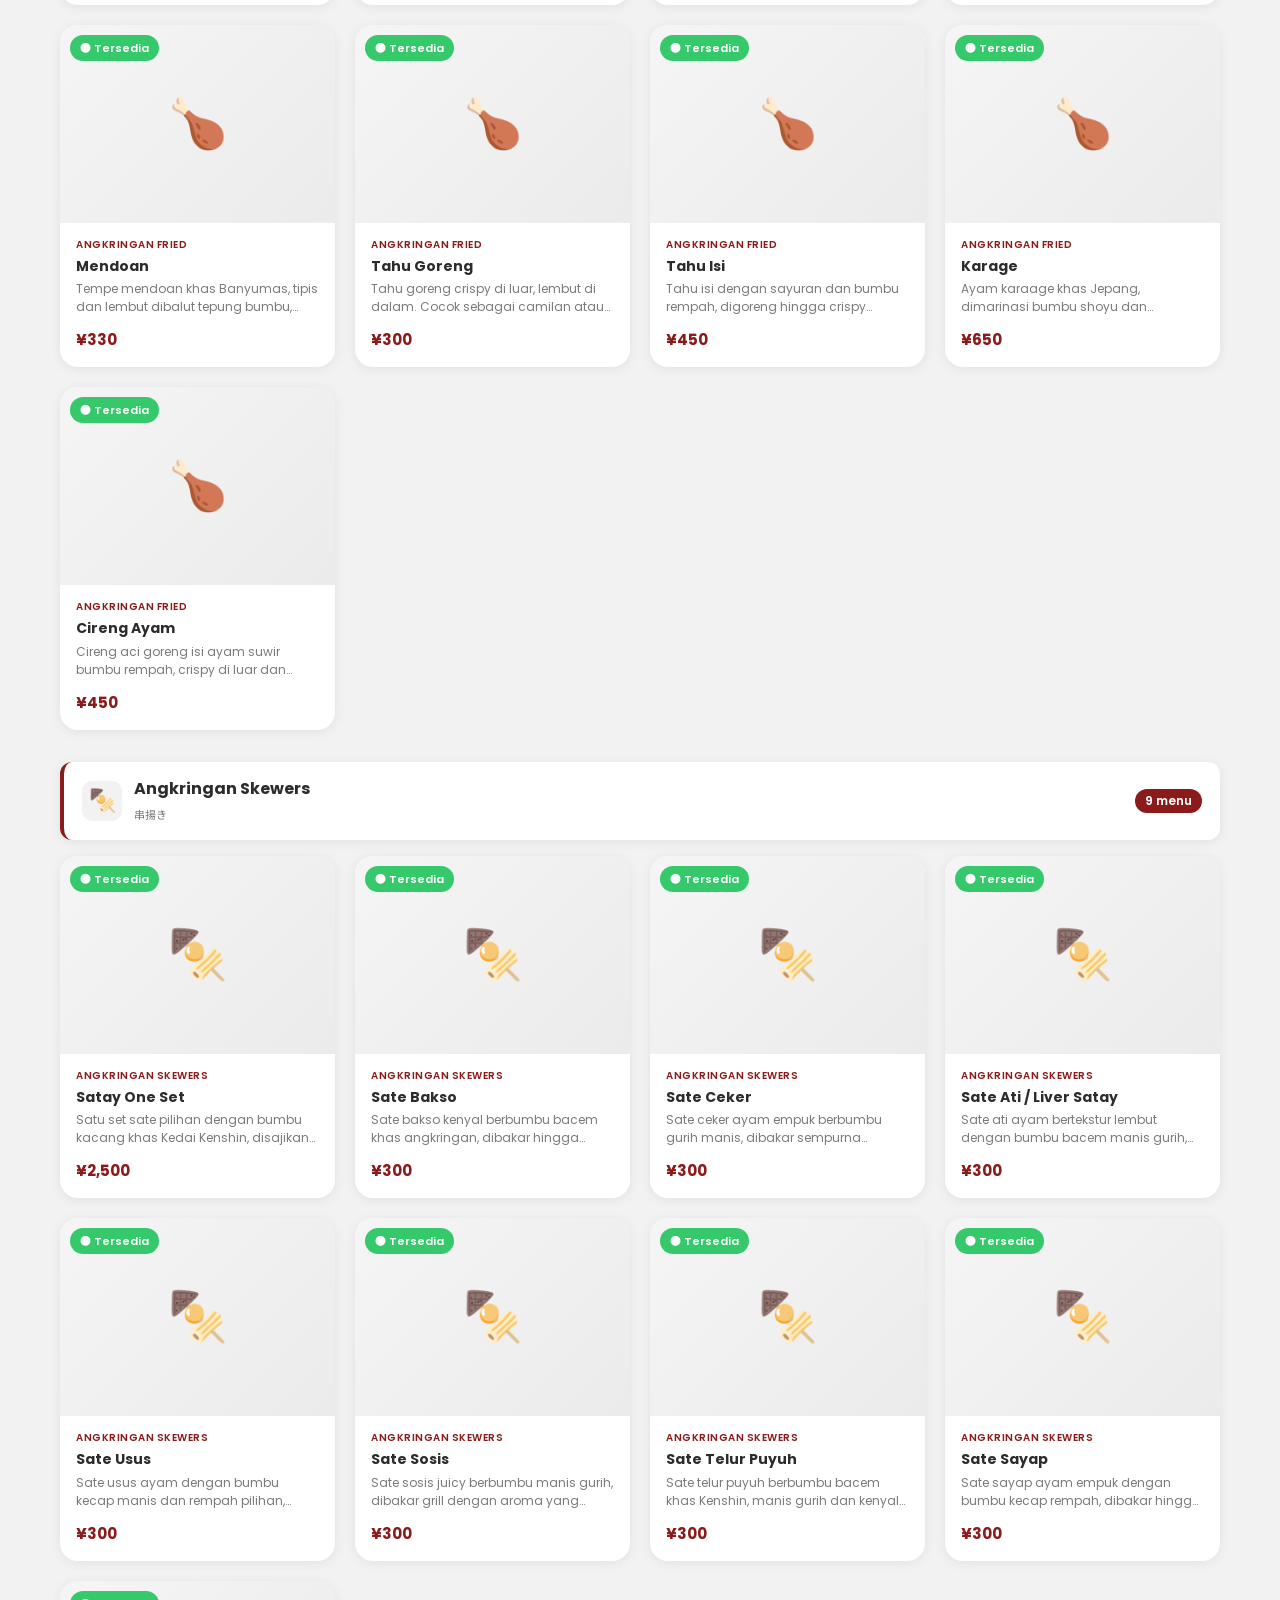
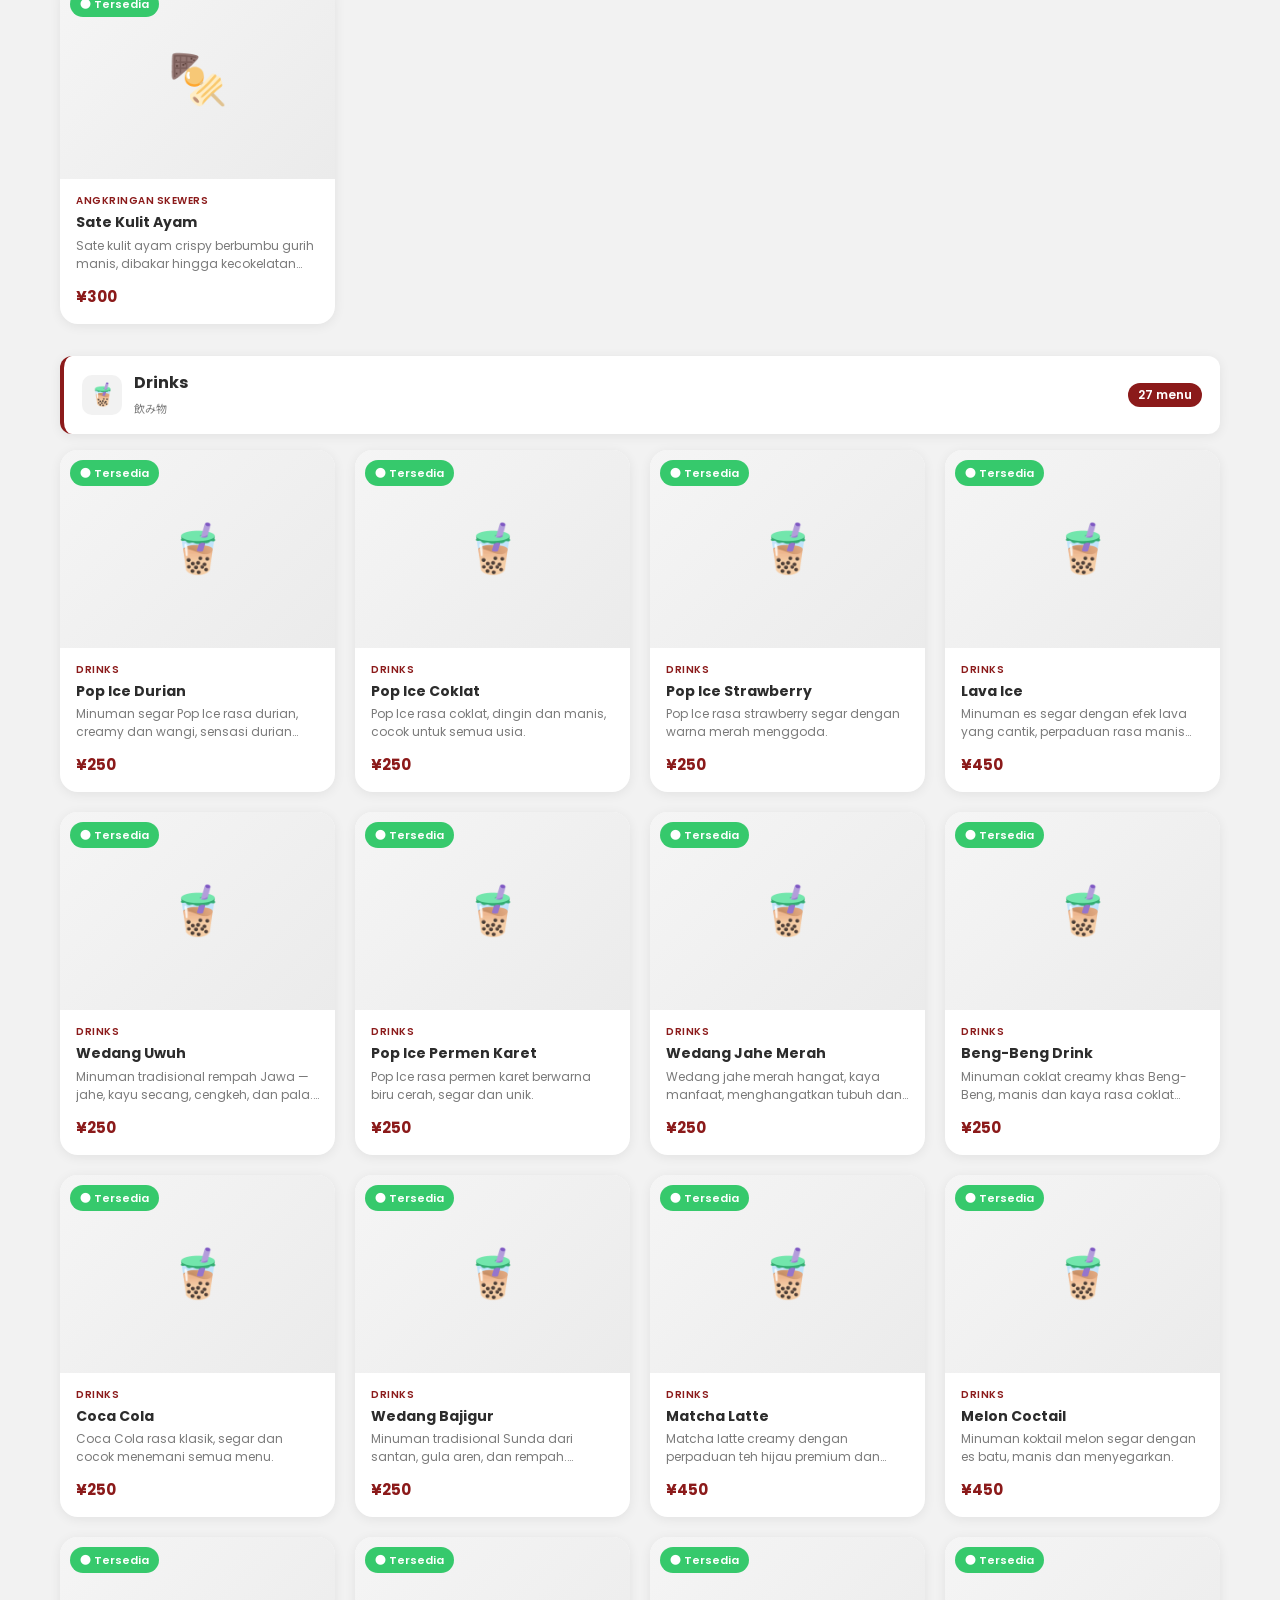
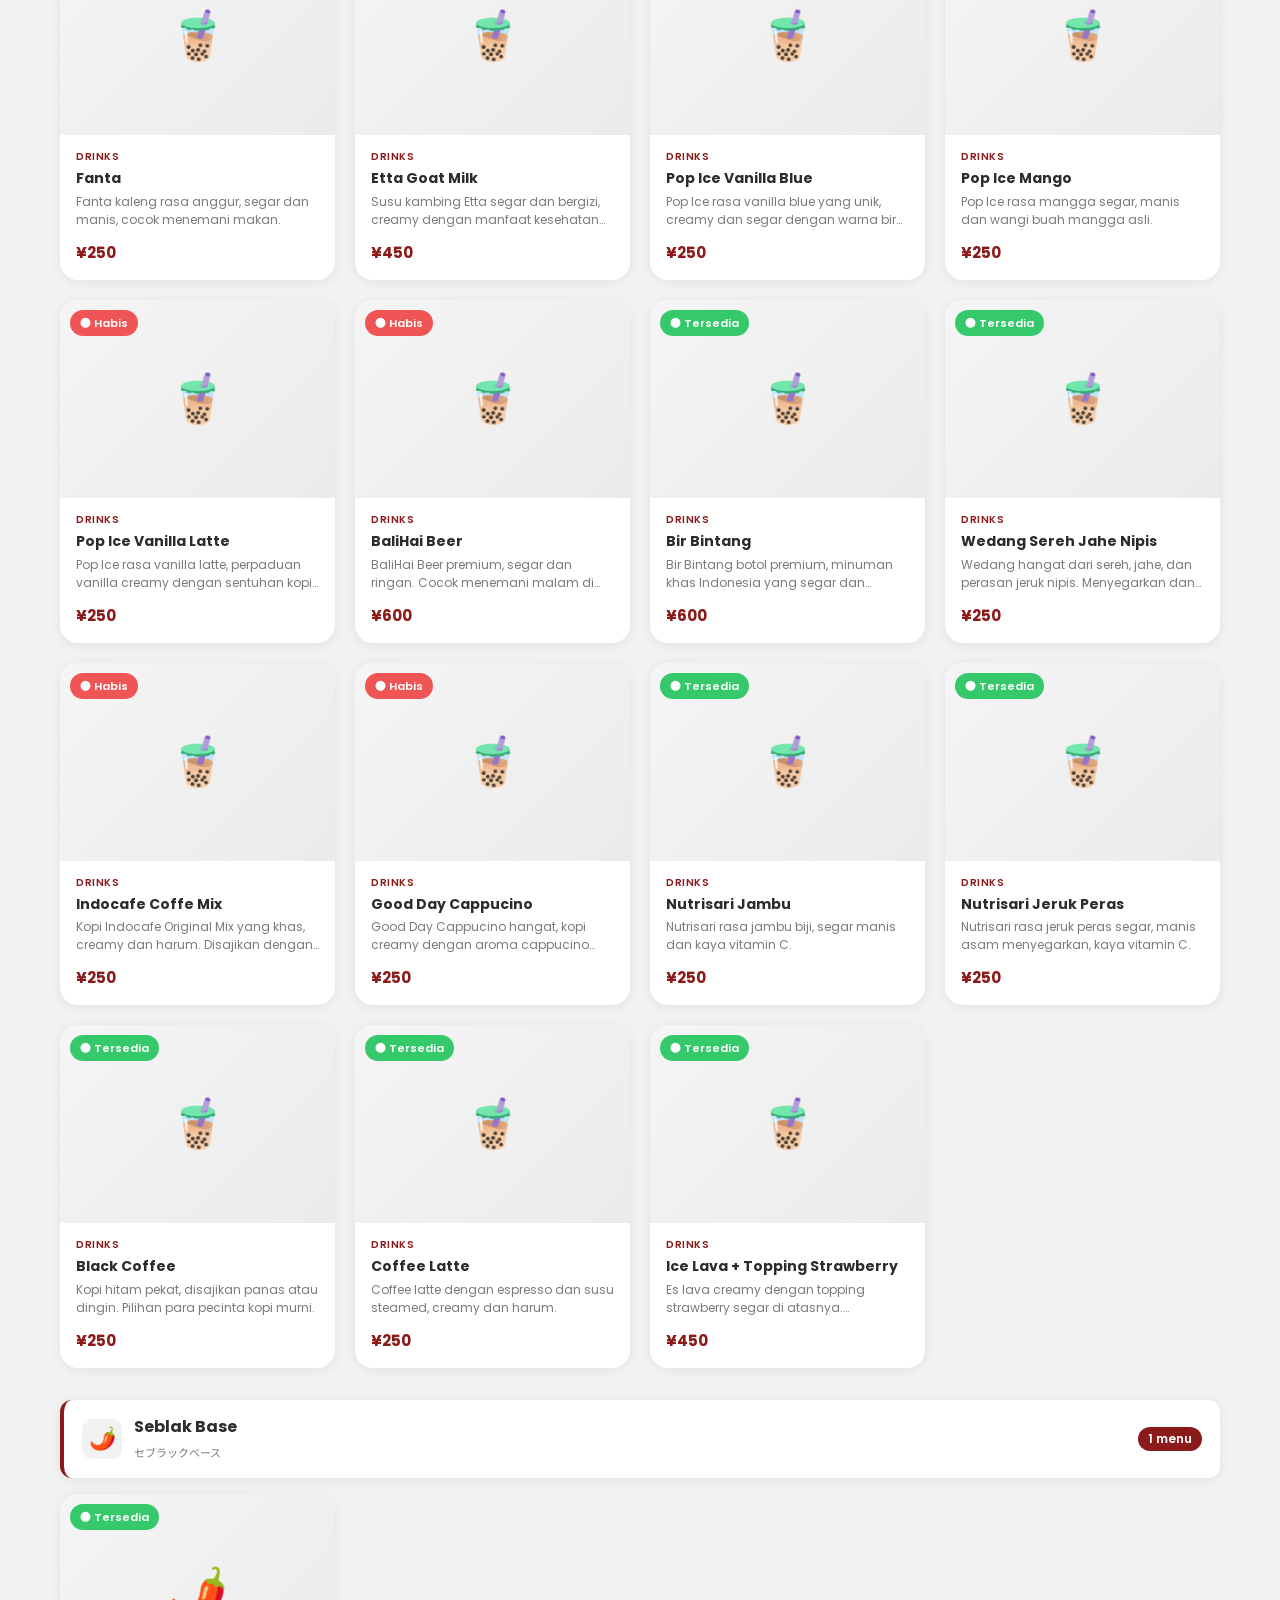
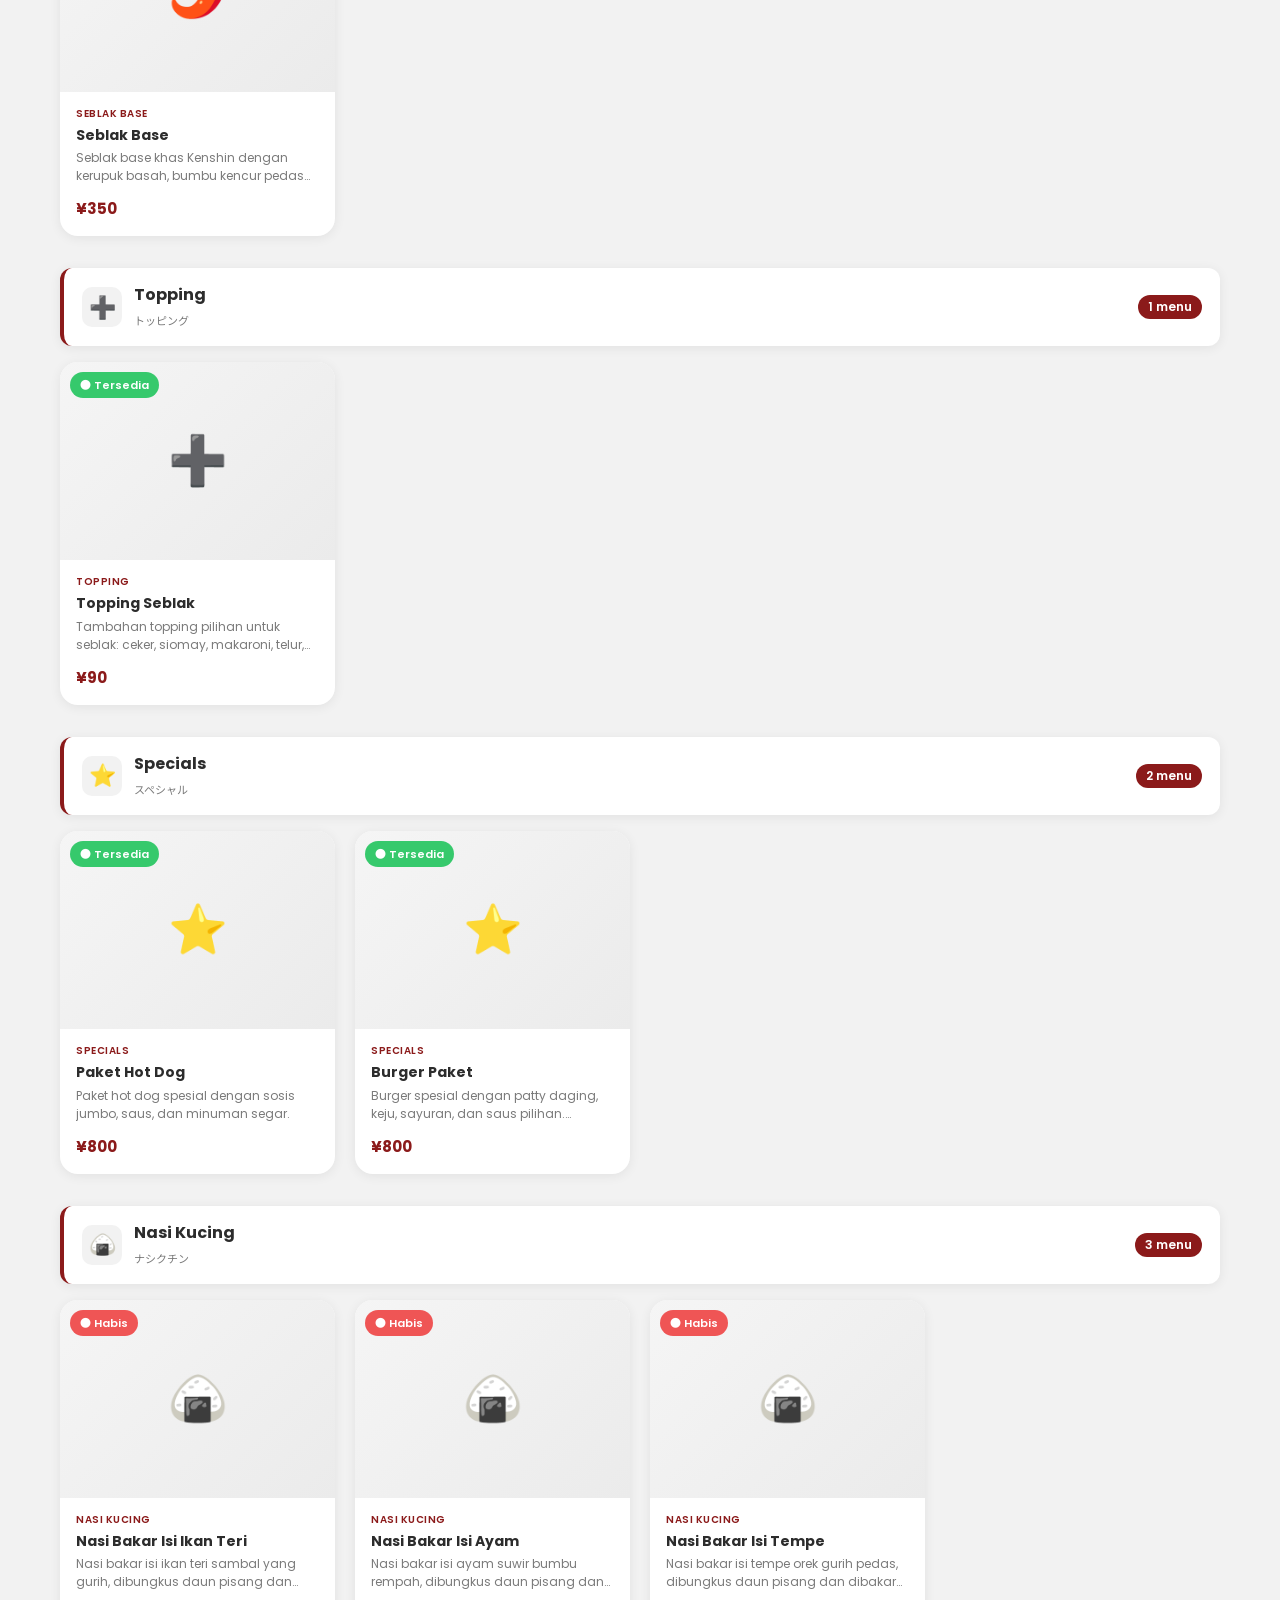
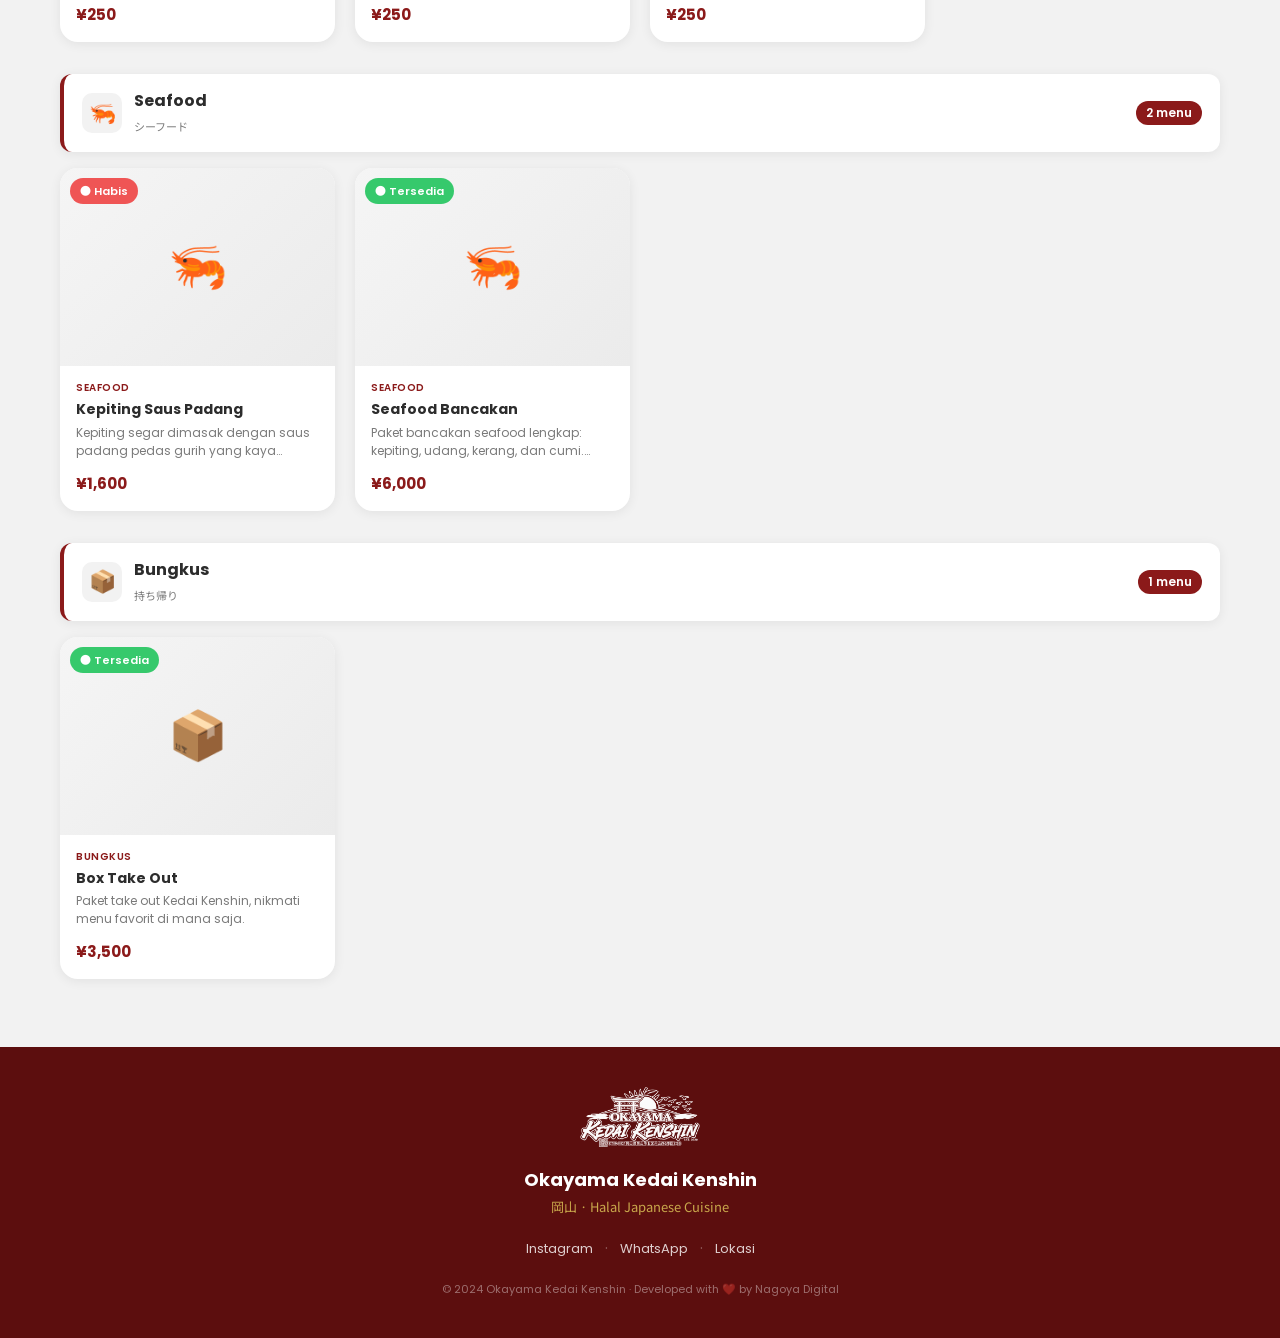
==== commit 18d38f7d: "feat: Cloudflare R2 storage seam + image optimization - Storage seam: STORAGE_DRIVER=local|r2, adapt" ====
--- a/index.html
+++ b/index.html
@@ -1,74 +1,11 @@
 <!DOCTYPE html>
-<html lang="id" prefix="og: https://ogp.me/ns#">
+<html lang="id">
 <head>
   <meta charset="UTF-8" />
   <meta name="viewport" content="width=device-width, initial-scale=1.0" />
-
-  <!-- ── Primary SEO ────────────────────────────────── -->
-  <title>Okayama Kedai Kenshin | Menu Halal Japanese Cuisine di Okayama</title>
-  <meta name="description" content="Okayama Kedai Kenshin — restoran halal masakan Jepang dan Indonesia di Okayama. Lihat menu lengkap: Paket Liwet, Seafood, Sate Angkringan, Drinks, dan masih banyak lagi. Semua harga belum termasuk pajak (税抜)." />
-  <meta name="keywords" content="kedai kenshin, okayama halal, restoran halal jepang, halal japanese cuisine, menu halal okayama, indonesian food okayama, liwet okayama, seafood halal, angkringan jepang, 岡山 ハラール, kedai kenshin okayama" />
-  <meta name="author" content="Okayama Kedai Kenshin" />
-  <meta name="robots" content="index, follow, max-image-preview:large, max-snippet:-1, max-video-preview:-1" />
-  <meta name="theme-color" content="#7B1515" />
-  <link rel="canonical" href="https://kedaikenshin.com/" />
-
-  <!-- ── Favicon ────────────────────────────────────── -->
-  <link rel="icon" type="image/png" href="images/logo.PNG" />
-  <link rel="shortcut icon" href="images/logo.PNG" />
-  <link rel="apple-touch-icon" href="images/logo.PNG" />
-
-  <!-- ── Open Graph (Facebook, LINE, WhatsApp) ─────── -->
-  <meta property="og:type"        content="restaurant.restaurant" />
-  <meta property="og:title"       content="Okayama Kedai Kenshin | Halal Japanese Cuisine" />
-  <meta property="og:description" content="Restoran halal masakan Jepang & Indonesia di Okayama. Menu lengkap: Liwet, Seafood, Sate Angkringan, Drinks & lebih. Harga 税抜 (belum pajak)." />
-  <meta property="og:url"         content="https://kedaikenshin.com/" />
-  <meta property="og:image"       content="https://kedaikenshin.com/images/logo.PNG" />
-  <meta property="og:image:width"  content="512" />
-  <meta property="og:image:height" content="512" />
-  <meta property="og:image:alt"    content="Logo Okayama Kedai Kenshin" />
-  <meta property="og:site_name"   content="Okayama Kedai Kenshin" />
-  <meta property="og:locale"      content="id_ID" />
-
-  <!-- ── Twitter Card ──────────────────────────────── -->
-  <meta name="twitter:card"        content="summary" />
-  <meta name="twitter:title"       content="Okayama Kedai Kenshin | Halal Japanese Cuisine" />
-  <meta name="twitter:description" content="Restoran halal masakan Jepang & Indonesia di Okayama. Menu lengkap tersedia online." />
-  <meta name="twitter:image"       content="https://kedaikenshin.com/images/logo.PNG" />
-
-  <!-- ── Structured Data — Restaurant (JSON-LD) ────── -->
-  <script type="application/ld+json">
-  {
-    "@context": "https://schema.org",
-    "@type": "Restaurant",
-    "name": "Okayama Kedai Kenshin",
-    "description": "Restoran halal masakan Jepang dan Indonesia di Okayama. Menyajikan menu liwet, seafood, sate angkringan, drinks, dan banyak lagi.",
-    "url": "https://kedaikenshin.com/",
-    "logo": "https://kedaikenshin.com/images/logo.PNG",
-    "image": "https://kedaikenshin.com/images/logo.PNG",
-    "servesCuisine": ["Japanese", "Indonesian", "Halal"],
-    "hasMenu": "https://kedaikenshin.com/",
-    "priceRange": "¥250〜¥6000",
-    "currenciesAccepted": "JPY",
-    "paymentAccepted": "Cash",
-    "address": {
-      "@type": "PostalAddress",
-      "addressLocality": "Okayama",
-      "addressCountry": "JP"
-    },
-    "geo": {
-      "@type": "GeoCoordinates",
-      "addressCountry": "JP"
-    },
-    "sameAs": [],
-    "openingHoursSpecification": {
-      "@type": "OpeningHoursSpecification",
-      "dayOfWeek": ["Monday","Tuesday","Wednesday","Thursday","Friday","Saturday","Sunday"]
-    }
-  }
-  </script>
-
-  <!-- ── Styles & Fonts ─────────────────────────────── -->
+  <title>Menu - Okayama Kedai Kenshin</title>
+  <meta name="description" content="Menu digital Okayama Kedai Kenshin — Halal Japanese Cuisine. Lihat menu, cek ketersediaan, dan pesan via WhatsApp." />
+  <link rel="preload" href="style.css" as="style" />
   <link rel="stylesheet" href="style.css" />
   <link rel="preconnect" href="https://fonts.googleapis.com" />
   <link rel="preconnect" href="https://fonts.gstatic.com" crossorigin />
@@ -162,66 +99,18 @@
       <img src="images/logo-footer.png" alt="Kedai Kenshin" class="footer-logo" onerror="this.style.display='none'" />
       <p class="footer-brand">Okayama Kedai Kenshin</p>
       <p class="footer-tagline" id="footerAlamat">岡山 · Halal Japanese Cuisine</p>
-
-      <!-- Social Media Icons -->
-      <div class="footer-social">
-
-        <!-- Instagram -->
-        <a href="https://www.instagram.com/kedai_kenshin/" target="_blank" rel="noopener noreferrer"
-           class="social-btn social-btn-ig" aria-label="Instagram" title="Instagram @kedai_kenshin">
-          <svg width="20" height="20" viewBox="0 0 24 24" fill="currentColor">
-            <path d="M12 2.163c3.204 0 3.584.012 4.85.07 3.252.148 4.771 1.691 4.919 4.919.058 1.265.069 1.645.069 4.849 0 3.205-.012 3.584-.069 4.849-.149 3.225-1.664 4.771-4.919 4.919-1.266.058-1.644.07-4.85.07-3.204 0-3.584-.012-4.849-.07-3.26-.149-4.771-1.699-4.919-4.92-.058-1.265-.07-1.644-.07-4.849 0-3.204.013-3.583.07-4.849.149-3.227 1.664-4.771 4.919-4.919 1.266-.057 1.645-.069 4.849-.069zm0-2.163c-3.259 0-3.667.014-4.947.072-4.358.2-6.78 2.618-6.98 6.98-.059 1.281-.073 1.689-.073 4.948 0 3.259.014 3.668.072 4.948.2 4.358 2.618 6.78 6.98 6.98 1.281.058 1.689.072 4.948.072 3.259 0 3.668-.014 4.948-.072 4.354-.2 6.782-2.618 6.979-6.98.059-1.28.073-1.689.073-4.948 0-3.259-.014-3.667-.072-4.947-.196-4.354-2.617-6.78-6.979-6.98-1.281-.059-1.69-.073-4.949-.073zm0 5.838c-3.403 0-6.162 2.759-6.162 6.162s2.759 6.163 6.162 6.163 6.162-2.759 6.162-6.163c0-3.403-2.759-6.162-6.162-6.162zm0 10.162c-2.209 0-4-1.79-4-4 0-2.209 1.791-4 4-4s4 1.791 4 4c0 2.21-1.791 4-4 4zm6.406-11.845c-.796 0-1.441.645-1.441 1.44s.645 1.44 1.441 1.44c.795 0 1.439-.645 1.439-1.44s-.644-1.44-1.439-1.44z"/>
-          </svg>
-        </a>
-
-        <!-- TikTok -->
-        <a href="https://www.tiktok.com/@kedaikenshin2512" target="_blank" rel="noopener noreferrer"
-           class="social-btn social-btn-tt" aria-label="TikTok" title="TikTok @kedaikenshin2512">
-          <svg width="20" height="20" viewBox="0 0 24 24" fill="currentColor">
-            <path d="M19.59 6.69a4.83 4.83 0 01-3.77-4.25V2h-3.45v13.67a2.89 2.89 0 01-2.88 2.5 2.89 2.89 0 01-2.89-2.89 2.89 2.89 0 012.89-2.89c.28 0 .54.04.79.1V9a6.27 6.27 0 00-.79-.05 6.34 6.34 0 00-6.34 6.34 6.34 6.34 0 006.34 6.34 6.34 6.34 0 006.33-6.34V8.69a8.18 8.18 0 004.78 1.52V6.76a4.85 4.85 0 01-1.01-.07z"/>
-          </svg>
-        </a>
-
-        <!-- Google Review -->
-        <a href="https://www.google.com/search?q=okayama+kedai+kenshin#lrd=0x3554070007a36377:0x72bd3d1336d19d79,3,,,,"
-           target="_blank" rel="noopener noreferrer"
-           class="social-btn social-btn-g" aria-label="Google Review" title="Beri Review di Google">
-          <svg width="20" height="20" viewBox="0 0 24 24" fill="none">
-            <path d="M22.56 12.25c0-.78-.07-1.53-.2-2.25H12v4.26h5.92c-.26 1.37-1.04 2.53-2.21 3.31v2.77h3.57c2.08-1.92 3.28-4.74 3.28-8.09z" fill="#4285F4"/>
-            <path d="M12 23c2.97 0 5.46-.98 7.28-2.66l-3.57-2.77c-.98.66-2.23 1.06-3.71 1.06-2.86 0-5.29-1.93-6.16-4.53H2.18v2.84C3.99 20.53 7.7 23 12 23z" fill="#34A853"/>
-            <path d="M5.84 14.09c-.22-.66-.35-1.36-.35-2.09V7.07H2.18C1.43 8.55 1 10.22 1 12s.43 3.45 1.18 4.93l2.85-2.22.81-.62z" fill="#FBBC05"/>
-            <path d="M12 5.38c1.62 0 3.06.56 4.21 1.64l3.15-3.15C17.45 2.09 14.97 1 12 1 7.7 1 3.99 3.47 2.18 7.07l3.66 2.84c.87-2.6 3.3-4.53 6.16-4.53z" fill="#EA4335"/>
-          </svg>
-        </a>
-
-        <!-- WhatsApp -->
-        <a href="https://wa.me/817084906647" target="_blank" rel="noopener noreferrer"
-           class="social-btn social-btn-wa" aria-label="WhatsApp" title="WhatsApp +81 70-8490-6647">
-          <svg width="20" height="20" viewBox="0 0 24 24" fill="currentColor">
-            <path d="M17.472 14.382c-.297-.149-1.758-.867-2.03-.967-.273-.099-.471-.148-.67.15-.197.297-.767.966-.94 1.164-.173.199-.347.223-.644.075-.297-.15-1.255-.463-2.39-1.475-.883-.788-1.48-1.761-1.653-2.059-.173-.297-.018-.458.13-.606.134-.133.298-.347.446-.52.149-.174.198-.298.298-.497.099-.198.05-.371-.025-.52-.075-.149-.669-1.612-.916-2.207-.242-.579-.487-.5-.669-.51-.173-.008-.371-.01-.57-.01-.198 0-.52.074-.792.372-.272.297-1.04 1.016-1.04 2.479 0 1.462 1.065 2.875 1.213 3.074.149.198 2.096 3.2 5.077 4.487.709.306 1.262.489 1.694.625.712.227 1.36.195 1.871.118.571-.085 1.758-.719 2.006-1.413.248-.694.248-1.289.173-1.413-.074-.124-.272-.198-.57-.347m-5.421 7.403h-.004a9.87 9.87 0 01-5.031-1.378l-.361-.214-3.741.982.998-3.648-.235-.374a9.86 9.86 0 01-1.51-5.26c.001-5.45 4.436-9.884 9.888-9.884 2.64 0 5.122 1.03 6.988 2.898a9.825 9.825 0 012.893 6.994c-.003 5.45-4.437 9.884-9.885 9.884m8.413-18.297A11.815 11.815 0 0012.05 0C5.495 0 .16 5.335.157 11.892c0 2.096.547 4.142 1.588 5.945L.057 24l6.305-1.654a11.882 11.882 0 005.683 1.448h.005c6.554 0 11.89-5.335 11.893-11.893a11.821 11.821 0 00-3.48-8.413z"/>
-          </svg>
-        </a>
-
+      <div class="footer-links">
+        <a href="#">Instagram</a>
+        <span>·</span>
+        <a href="#">WhatsApp</a>
+        <span>·</span>
+        <a href="#">Lokasi</a>
       </div>
-
-      <div class="footer-bottom"><div class="footer-bottom">
-        <p class="footer-copy">© 2026 Okayama Kedai Kenshin. All rights reserved.</p>
-        <p class="footer-dev">Developed with ❤️ by <a href="https://nagoyadigital.com" target="_blank" rel="noopener noreferrer" class="footer-credit">Nagoya Digital</a></p>
-      </div>
+      <p class="footer-copy">© 2024 Okayama Kedai Kenshin · Developed with ❤️ by <a href="https://nagoyadigital.com" target="_blank" rel="noopener noreferrer" class="footer-credit"></a>Nagoya Digital</a></p>
     </div>
   </footer>
 
-  <!-- WhatsApp Float Button -->
-  <a href="https://wa.me/817084906647"
-     target="_blank" rel="noopener noreferrer"
-     class="wa-float" aria-label="Hubungi via WhatsApp" title="Hubungi kami via WhatsApp">
-    <svg width="28" height="28" viewBox="0 0 24 24" fill="currentColor">
-      <path d="M17.472 14.382c-.297-.149-1.758-.867-2.03-.967-.273-.099-.471-.148-.67.15-.197.297-.767.966-.94 1.164-.173.199-.347.223-.644.075-.297-.15-1.255-.463-2.39-1.475-.883-.788-1.48-1.761-1.653-2.059-.173-.297-.018-.458.13-.606.134-.133.298-.347.446-.52.149-.174.198-.298.298-.497.099-.198.05-.371-.025-.52-.075-.149-.669-1.612-.916-2.207-.242-.579-.487-.5-.669-.51-.173-.008-.371-.01-.57-.01-.198 0-.52.074-.792.372-.272.297-1.04 1.016-1.04 2.479 0 1.462 1.065 2.875 1.213 3.074.149.198 2.096 3.2 5.077 4.487.709.306 1.262.489 1.694.625.712.227 1.36.195 1.871.118.571-.085 1.758-.719 2.006-1.413.248-.694.248-1.289.173-1.413-.074-.124-.272-.198-.57-.347m-5.421 7.403h-.004a9.87 9.87 0 01-5.031-1.378l-.361-.214-3.741.982.998-3.648-.235-.374a9.86 9.86 0 01-1.51-5.26c.001-5.45 4.436-9.884 9.888-9.884 2.64 0 5.122 1.03 6.988 2.898a9.825 9.825 0 012.893 6.994c-.003 5.45-4.437 9.884-9.885 9.884m8.413-18.297A11.815 11.815 0 0012.05 0C5.495 0 .16 5.335.157 11.892c0 2.096.547 4.142 1.588 5.945L.057 24l6.305-1.654a11.882 11.882 0 005.683 1.448h.005c6.554 0 11.89-5.335 11.893-11.893a11.821 11.821 0 00-3.48-8.413z"/>
-    </svg>
-    <span class="wa-float-label">Chat Kami</span>
-  </a>
-
-  <script src="menu-data.js"></script>
-  <script src="script.js"></script>
+  <script src="menu-data.js" defer></script>
+  <script src="script.js" defer></script>
 </body>
 </html>
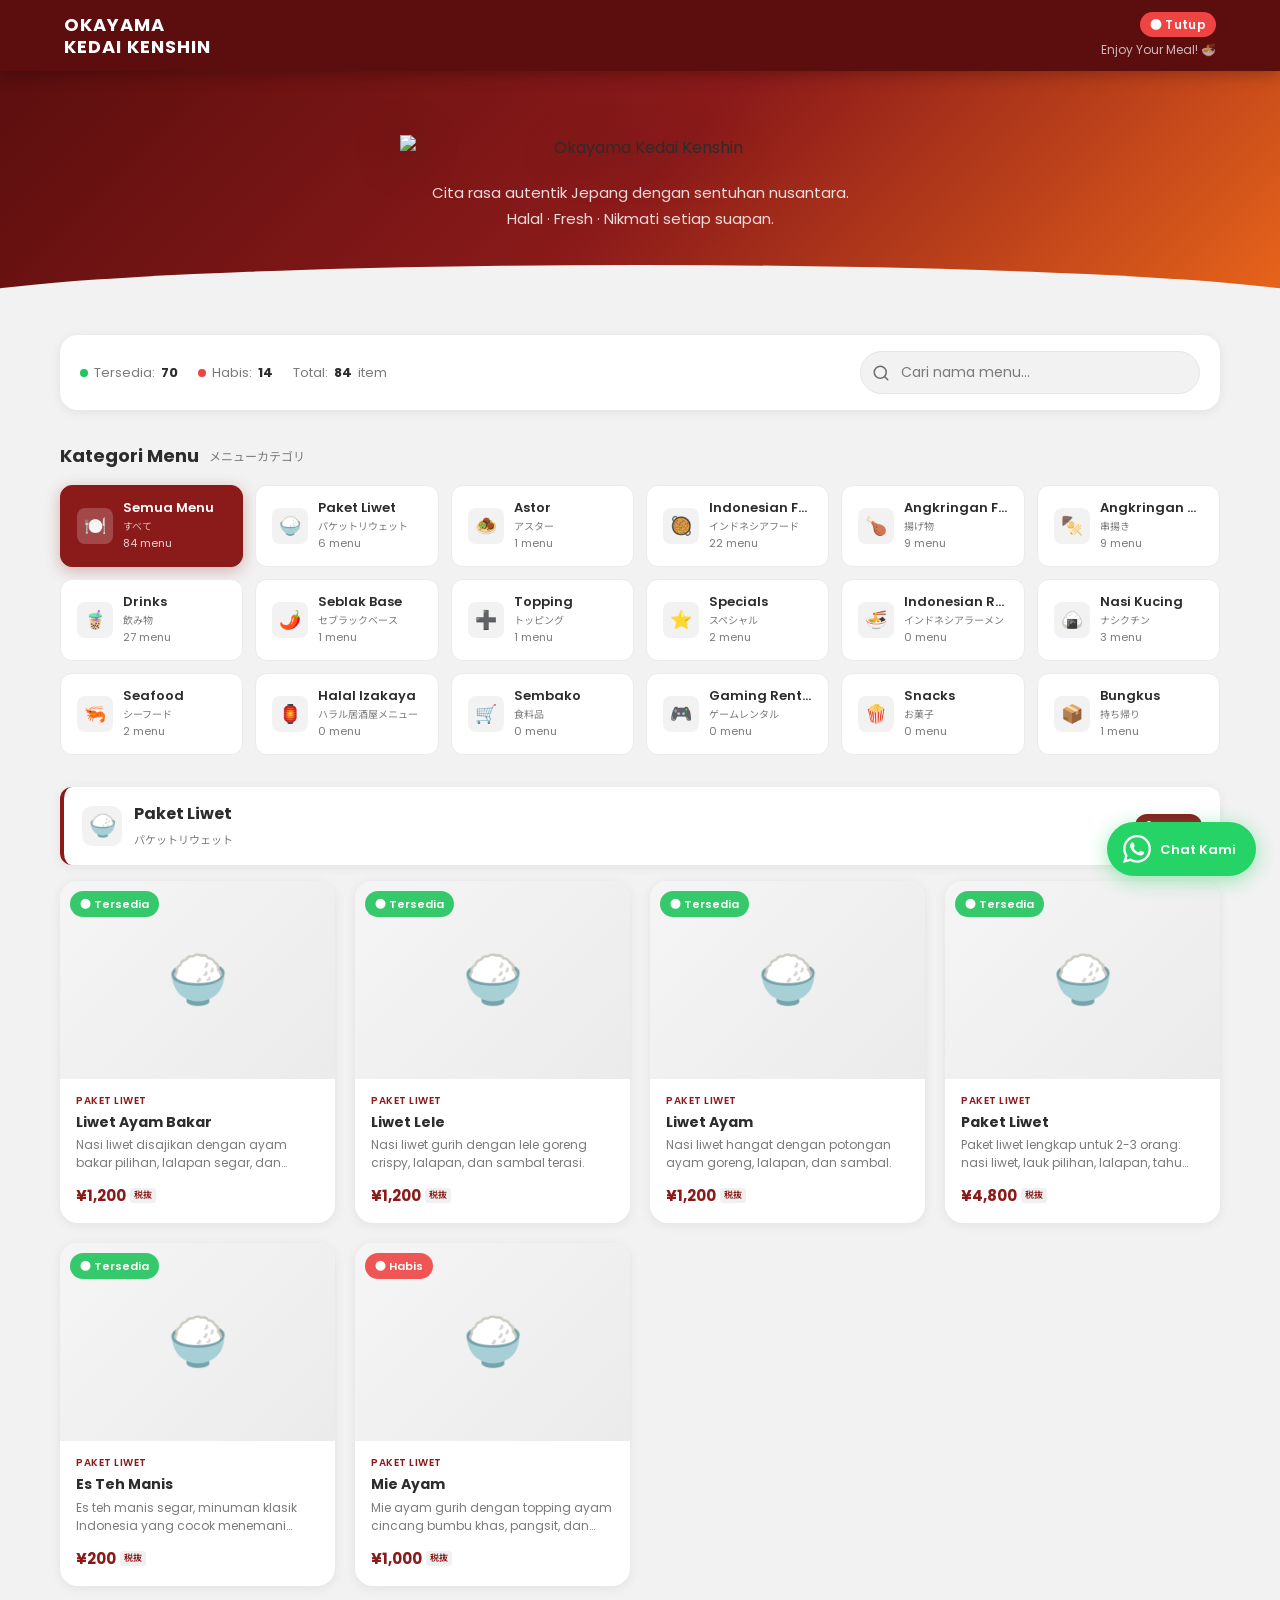
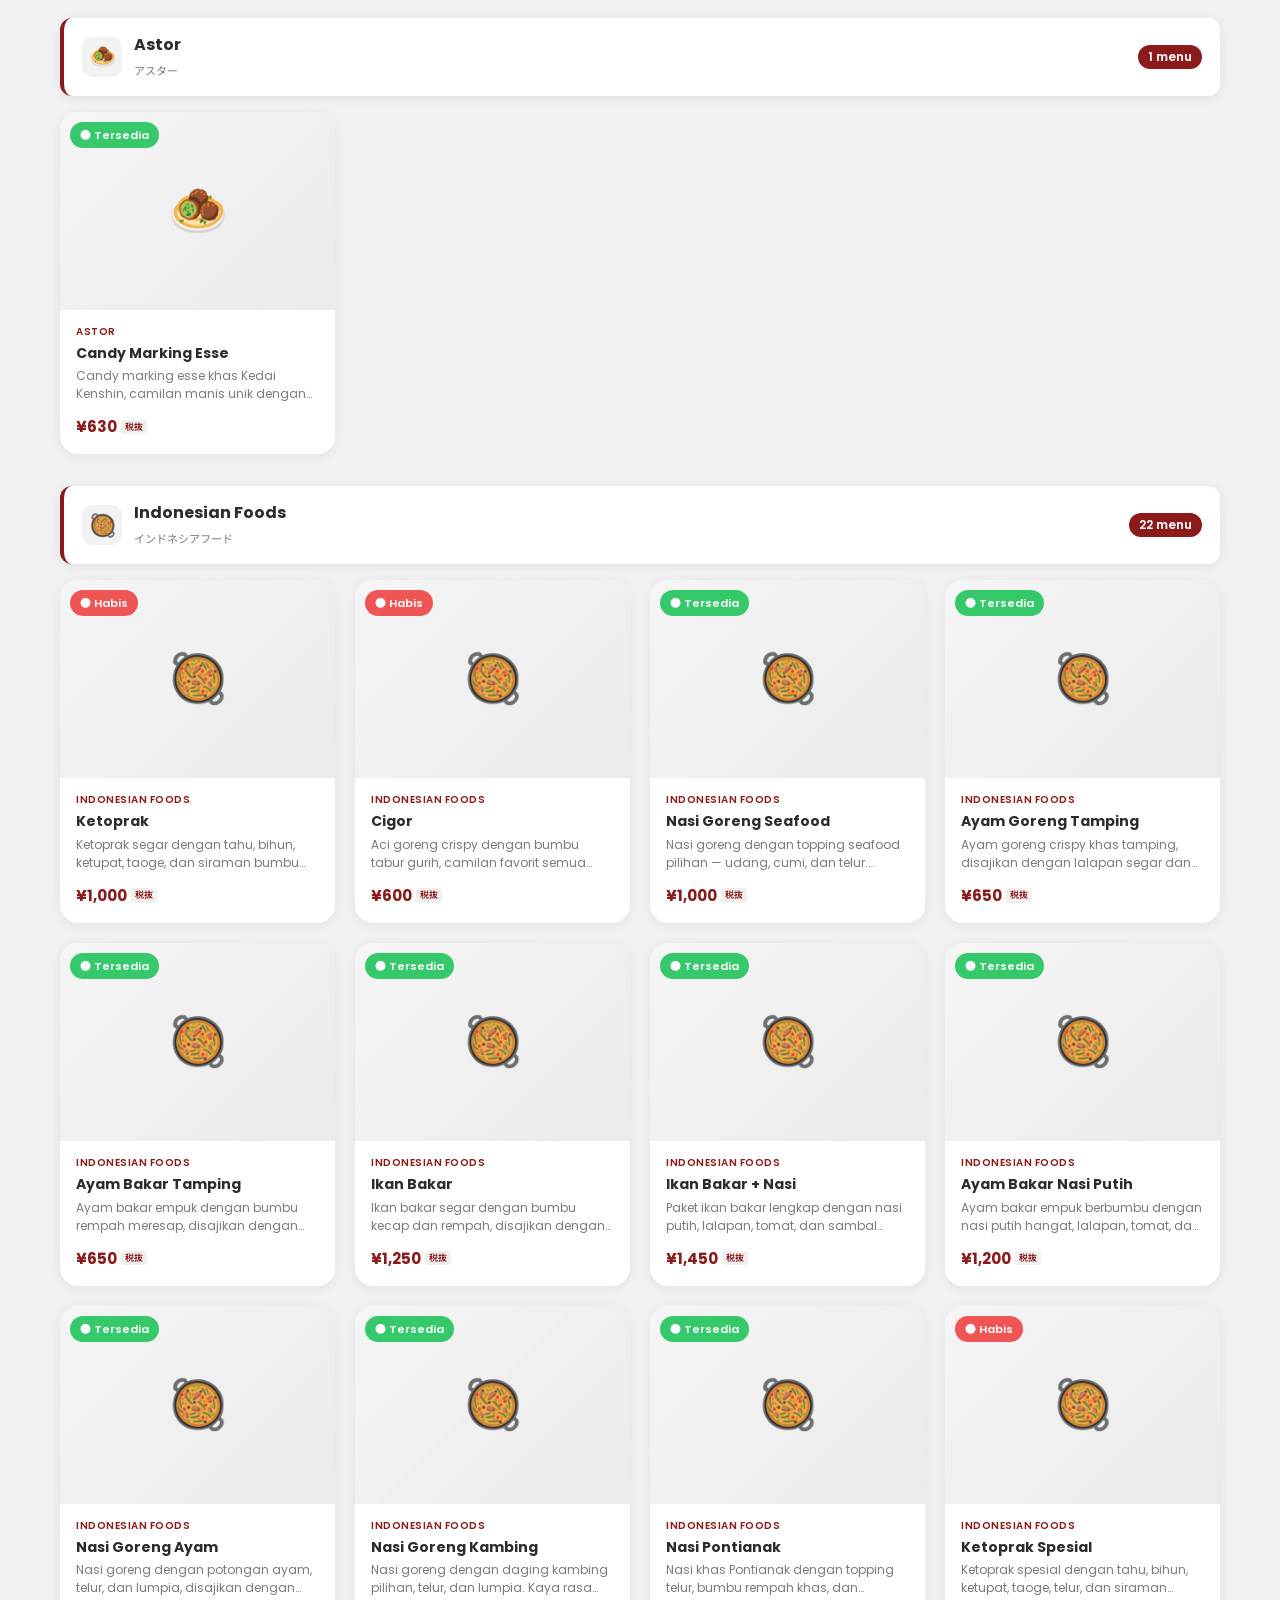
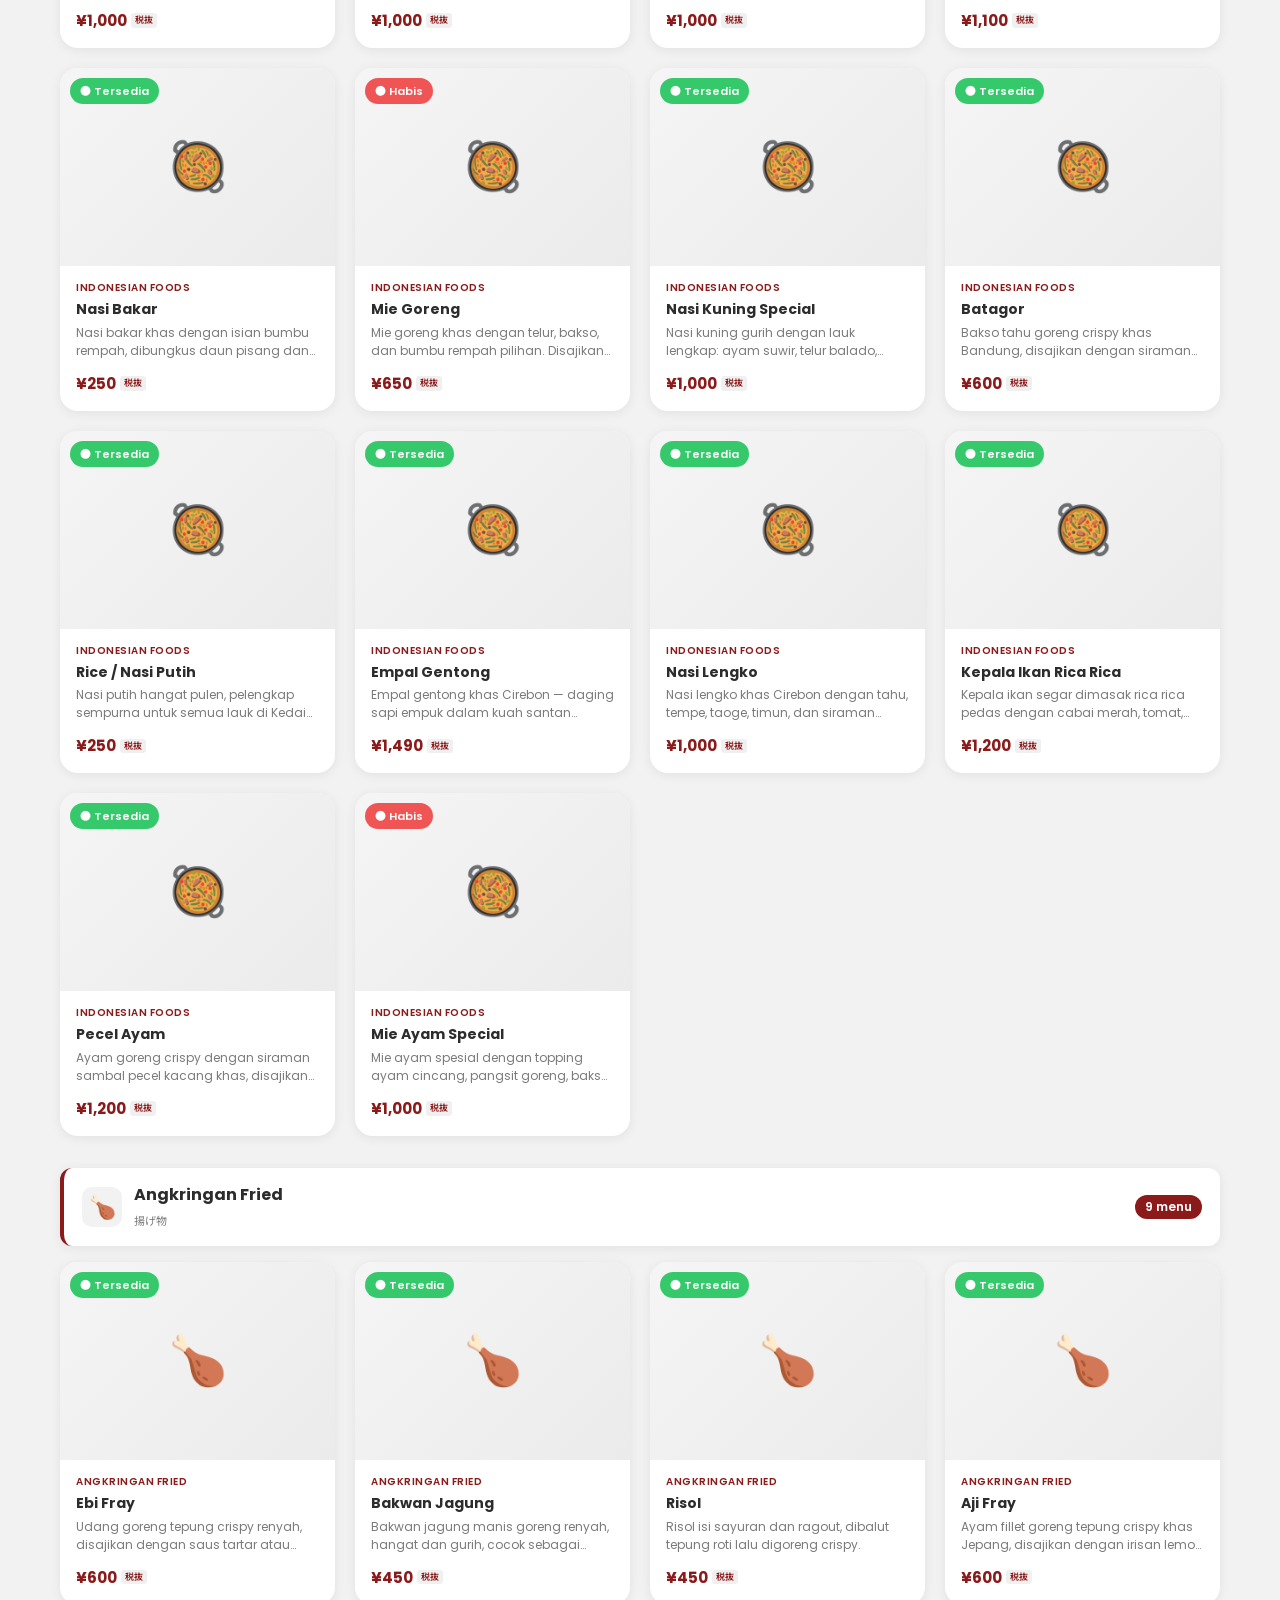
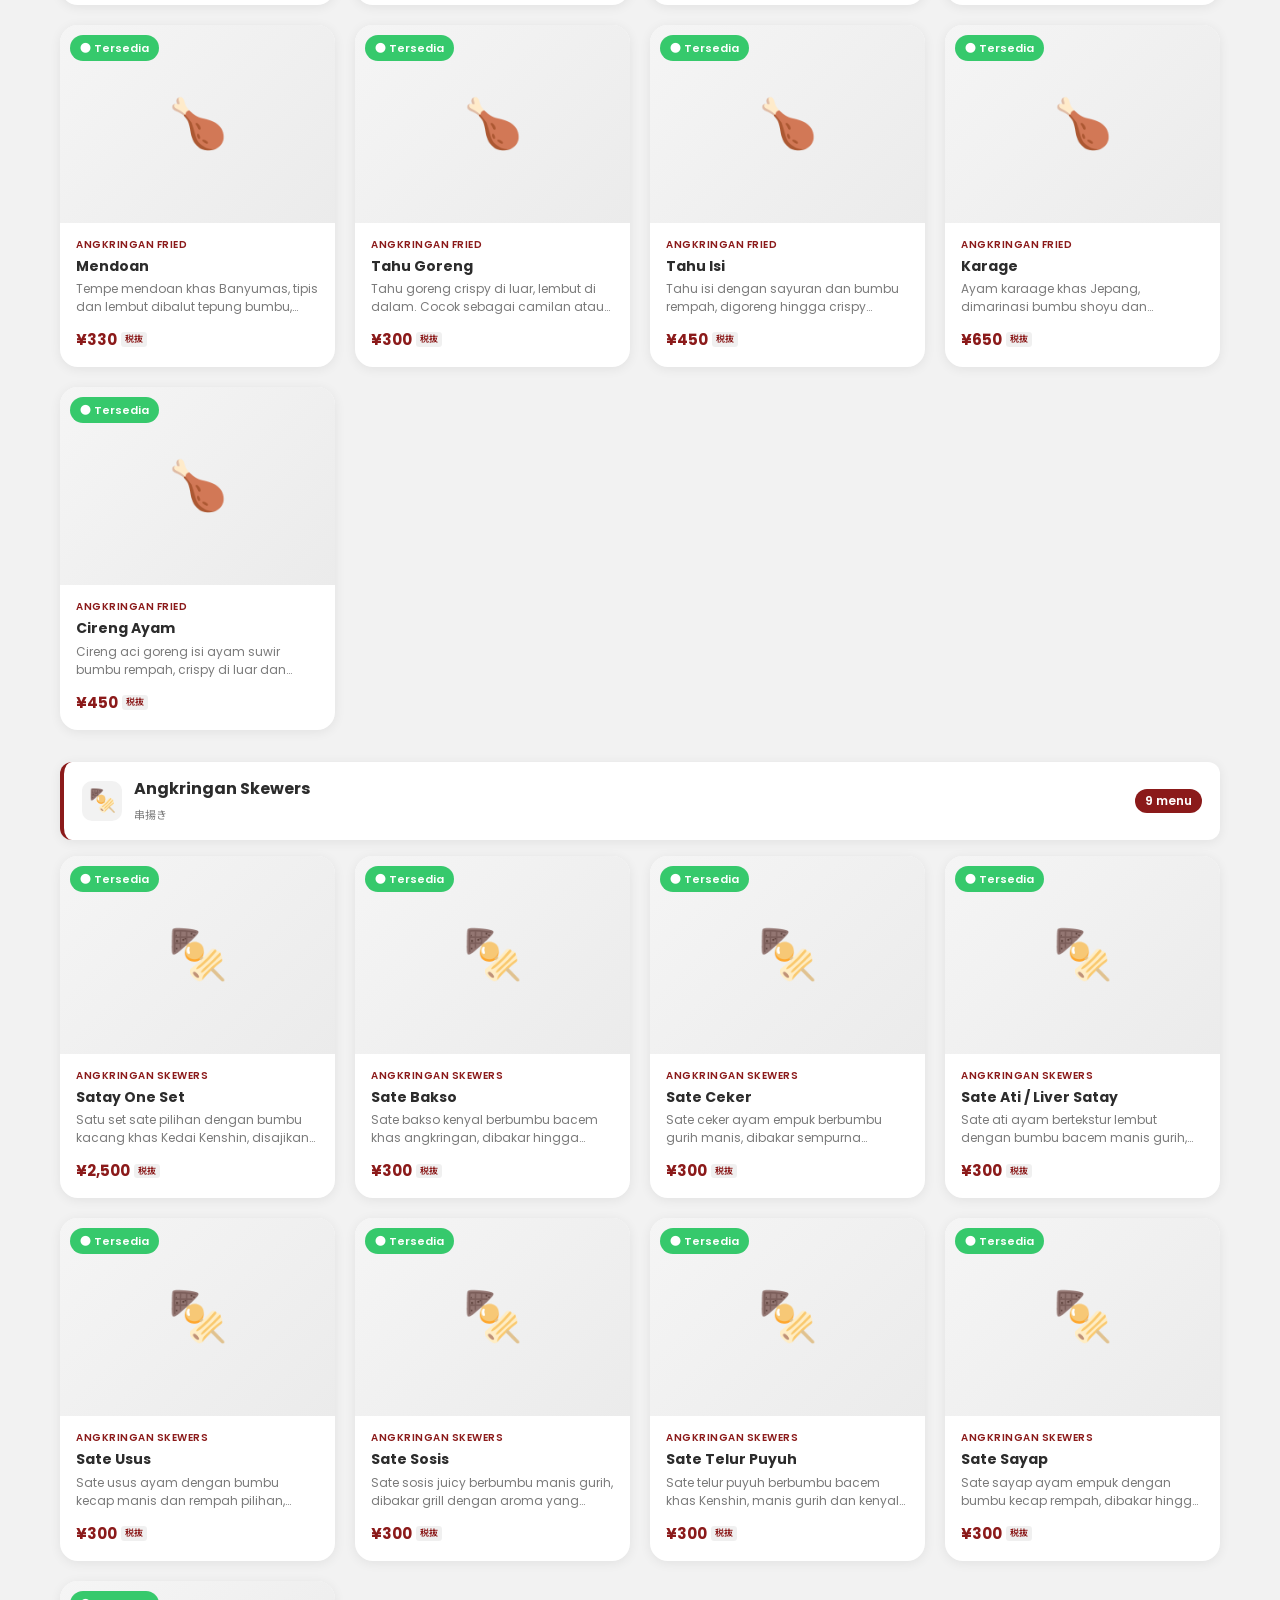
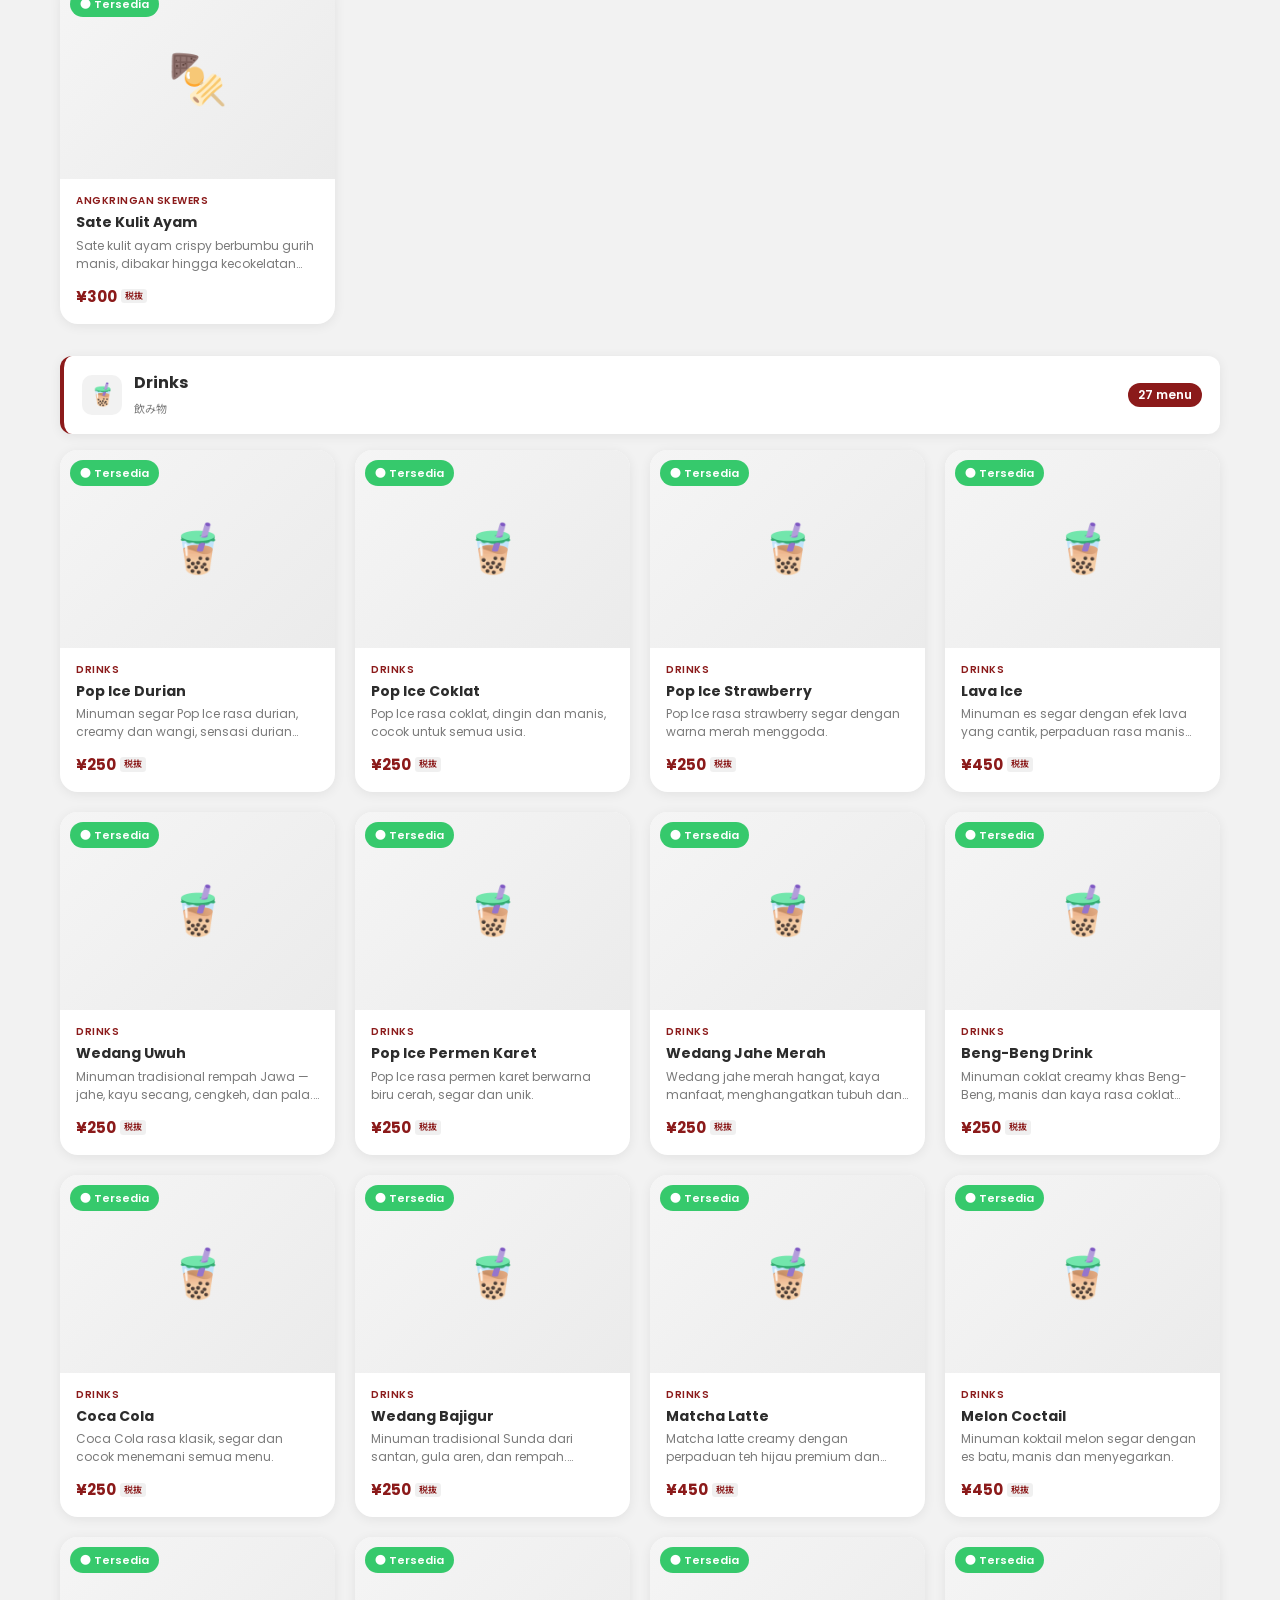
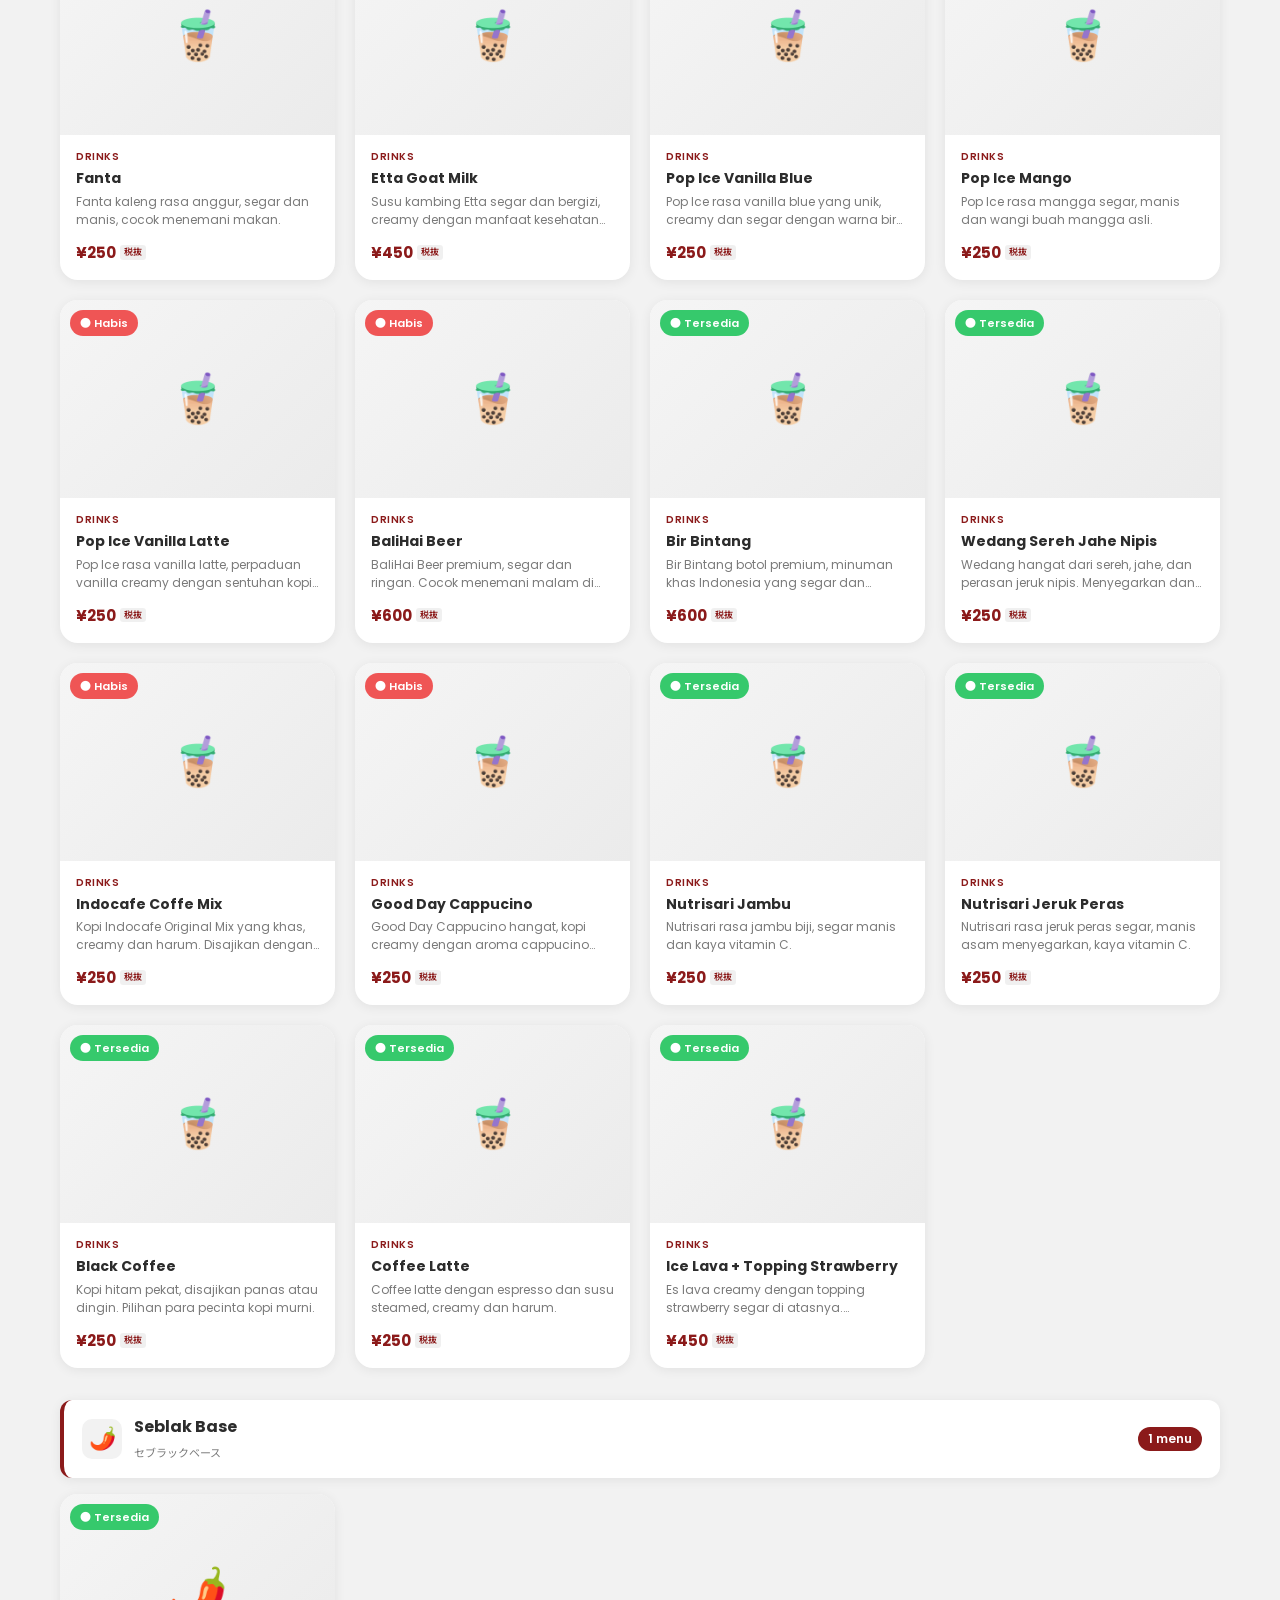
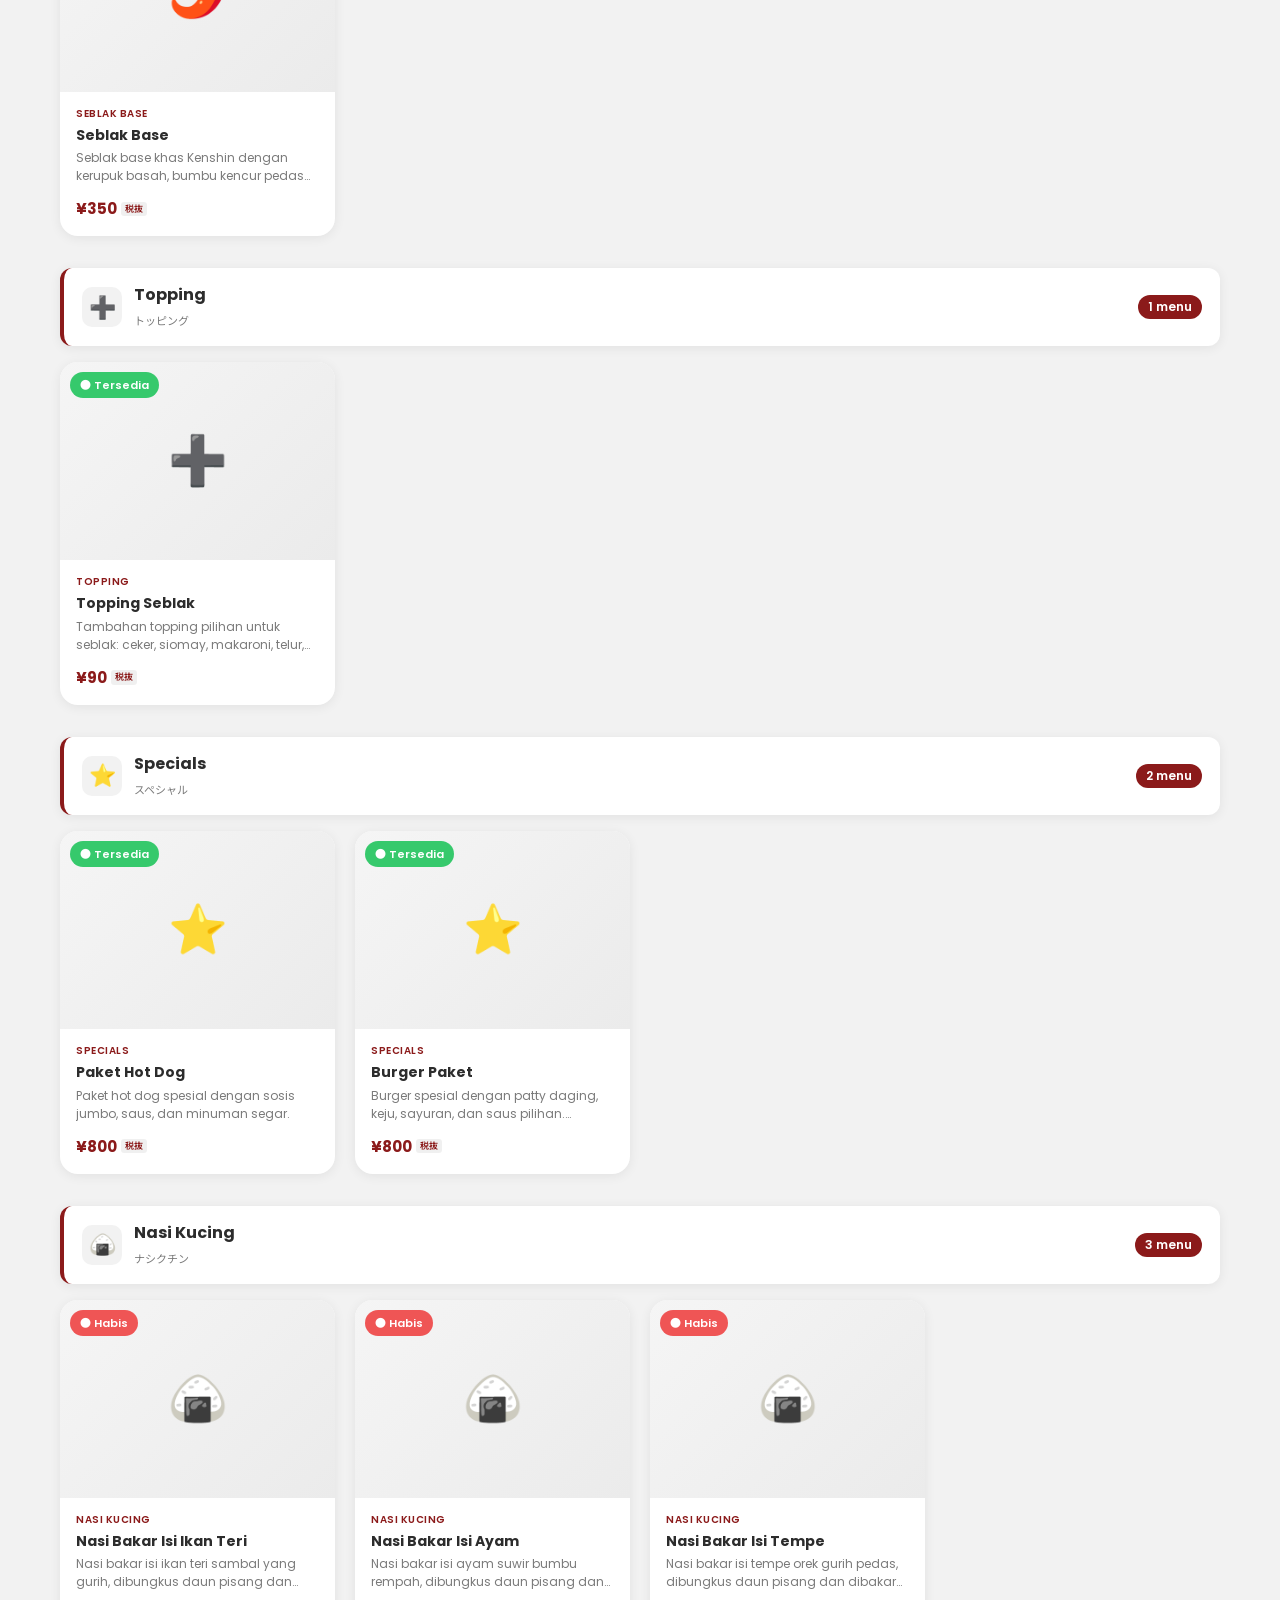
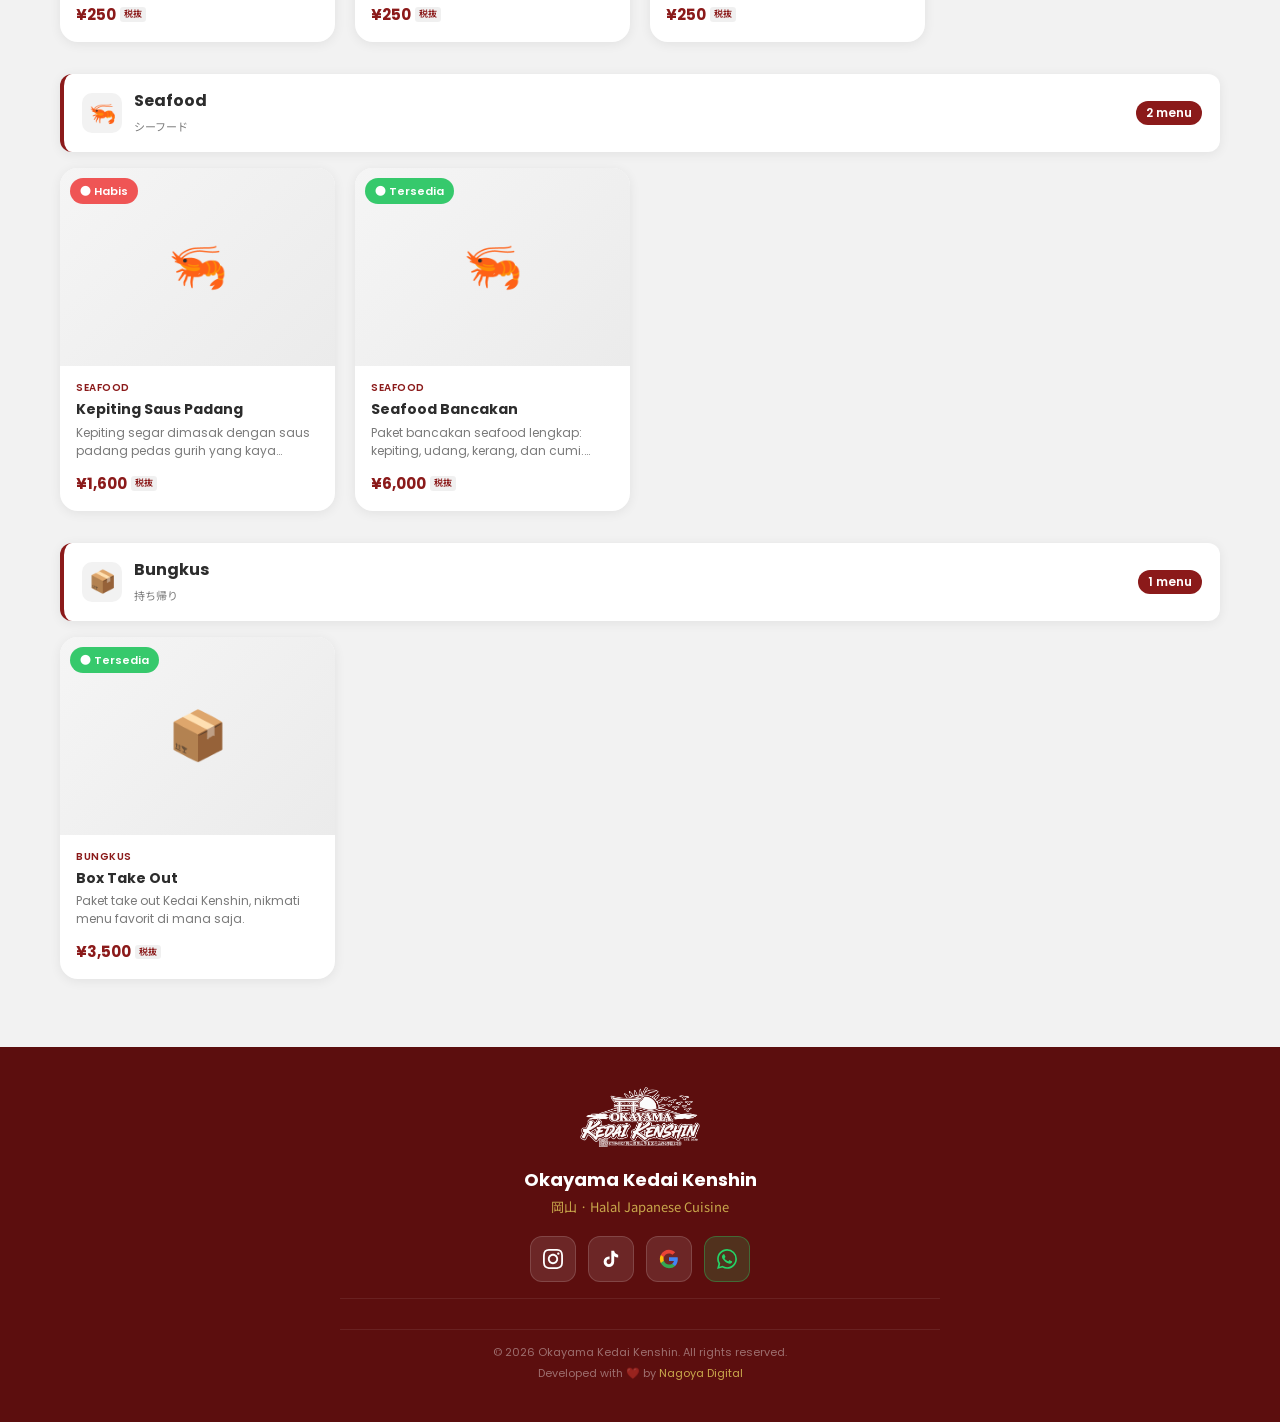
==== commit 689dd51c: "Merge remote-tracking branch 'origin/main' # Conflicts: #	api/load.php #	index.html #	script.js #	se" ====
--- a/index.html
+++ b/index.html
@@ -1,10 +1,74 @@
 <!DOCTYPE html>
-<html lang="id">
+<html lang="id" prefix="og: https://ogp.me/ns#">
 <head>
   <meta charset="UTF-8" />
   <meta name="viewport" content="width=device-width, initial-scale=1.0" />
-  <title>Menu - Okayama Kedai Kenshin</title>
-  <meta name="description" content="Menu digital Okayama Kedai Kenshin — Halal Japanese Cuisine. Lihat menu, cek ketersediaan, dan pesan via WhatsApp." />
+
+  <!-- ── Primary SEO ────────────────────────────────── -->
+  <title>Okayama Kedai Kenshin | Menu Halal Japanese Cuisine di Okayama</title>
+  <meta name="description" content="Okayama Kedai Kenshin — restoran halal masakan Jepang dan Indonesia di Okayama. Lihat menu lengkap: Paket Liwet, Seafood, Sate Angkringan, Drinks, dan masih banyak lagi. Semua harga belum termasuk pajak (税抜)." />
+  <meta name="keywords" content="kedai kenshin, okayama halal, restoran halal jepang, halal japanese cuisine, menu halal okayama, indonesian food okayama, liwet okayama, seafood halal, angkringan jepang, 岡山 ハラール, kedai kenshin okayama" />
+  <meta name="author" content="Okayama Kedai Kenshin" />
+  <meta name="robots" content="index, follow, max-image-preview:large, max-snippet:-1, max-video-preview:-1" />
+  <meta name="theme-color" content="#7B1515" />
+  <link rel="canonical" href="https://kedaikenshin.com/" />
+
+  <!-- ── Favicon ────────────────────────────────────── -->
+  <link rel="icon" type="image/png" href="images/logo.PNG" />
+  <link rel="shortcut icon" href="images/logo.PNG" />
+  <link rel="apple-touch-icon" href="images/logo.PNG" />
+
+  <!-- ── Open Graph (Facebook, LINE, WhatsApp) ─────── -->
+  <meta property="og:type"        content="restaurant.restaurant" />
+  <meta property="og:title"       content="Okayama Kedai Kenshin | Halal Japanese Cuisine" />
+  <meta property="og:description" content="Restoran halal masakan Jepang & Indonesia di Okayama. Menu lengkap: Liwet, Seafood, Sate Angkringan, Drinks & lebih. Harga 税抜 (belum pajak)." />
+  <meta property="og:url"         content="https://kedaikenshin.com/" />
+  <meta property="og:image"       content="https://kedaikenshin.com/images/logo.PNG" />
+  <meta property="og:image:width"  content="512" />
+  <meta property="og:image:height" content="512" />
+  <meta property="og:image:alt"    content="Logo Okayama Kedai Kenshin" />
+  <meta property="og:site_name"   content="Okayama Kedai Kenshin" />
+  <meta property="og:locale"      content="id_ID" />
+
+  <!-- ── Twitter Card ──────────────────────────────── -->
+  <meta name="twitter:card"        content="summary" />
+  <meta name="twitter:title"       content="Okayama Kedai Kenshin | Halal Japanese Cuisine" />
+  <meta name="twitter:description" content="Restoran halal masakan Jepang & Indonesia di Okayama. Menu lengkap tersedia online." />
+  <meta name="twitter:image"       content="https://kedaikenshin.com/images/logo.PNG" />
+
+  <!-- ── Structured Data — Restaurant (JSON-LD) ────── -->
+  <script type="application/ld+json">
+  {
+    "@context": "https://schema.org",
+    "@type": "Restaurant",
+    "name": "Okayama Kedai Kenshin",
+    "description": "Restoran halal masakan Jepang dan Indonesia di Okayama. Menyajikan menu liwet, seafood, sate angkringan, drinks, dan banyak lagi.",
+    "url": "https://kedaikenshin.com/",
+    "logo": "https://kedaikenshin.com/images/logo.PNG",
+    "image": "https://kedaikenshin.com/images/logo.PNG",
+    "servesCuisine": ["Japanese", "Indonesian", "Halal"],
+    "hasMenu": "https://kedaikenshin.com/",
+    "priceRange": "¥250〜¥6000",
+    "currenciesAccepted": "JPY",
+    "paymentAccepted": "Cash",
+    "address": {
+      "@type": "PostalAddress",
+      "addressLocality": "Okayama",
+      "addressCountry": "JP"
+    },
+    "geo": {
+      "@type": "GeoCoordinates",
+      "addressCountry": "JP"
+    },
+    "sameAs": [],
+    "openingHoursSpecification": {
+      "@type": "OpeningHoursSpecification",
+      "dayOfWeek": ["Monday","Tuesday","Wednesday","Thursday","Friday","Saturday","Sunday"]
+    }
+  }
+  </script>
+
+  <!-- ── Styles & Fonts ─────────────────────────────── -->
   <link rel="preload" href="style.css" as="style" />
   <link rel="stylesheet" href="style.css" />
   <link rel="preconnect" href="https://fonts.googleapis.com" />
@@ -99,16 +163,64 @@
       <img src="images/logo-footer.png" alt="Kedai Kenshin" class="footer-logo" onerror="this.style.display='none'" />
       <p class="footer-brand">Okayama Kedai Kenshin</p>
       <p class="footer-tagline" id="footerAlamat">岡山 · Halal Japanese Cuisine</p>
-      <div class="footer-links">
-        <a href="#">Instagram</a>
-        <span>·</span>
-        <a href="#">WhatsApp</a>
-        <span>·</span>
-        <a href="#">Lokasi</a>
-      </div>
-      <p class="footer-copy">© 2024 Okayama Kedai Kenshin · Developed with ❤️ by <a href="https://nagoyadigital.com" target="_blank" rel="noopener noreferrer" class="footer-credit"></a>Nagoya Digital</a></p>
+
+      <!-- Social Media Icons -->
+      <div class="footer-social">
+
+        <!-- Instagram -->
+        <a href="https://www.instagram.com/kedai_kenshin/" target="_blank" rel="noopener noreferrer"
+           class="social-btn social-btn-ig" aria-label="Instagram" title="Instagram @kedai_kenshin">
+          <svg width="20" height="20" viewBox="0 0 24 24" fill="currentColor">
+            <path d="M12 2.163c3.204 0 3.584.012 4.85.07 3.252.148 4.771 1.691 4.919 4.919.058 1.265.069 1.645.069 4.849 0 3.205-.012 3.584-.069 4.849-.149 3.225-1.664 4.771-4.919 4.919-1.266.058-1.644.07-4.85.07-3.204 0-3.584-.012-4.849-.07-3.26-.149-4.771-1.699-4.919-4.92-.058-1.265-.07-1.644-.07-4.849 0-3.204.013-3.583.07-4.849.149-3.227 1.664-4.771 4.919-4.919 1.266-.057 1.645-.069 4.849-.069zm0-2.163c-3.259 0-3.667.014-4.947.072-4.358.2-6.78 2.618-6.98 6.98-.059 1.281-.073 1.689-.073 4.948 0 3.259.014 3.668.072 4.948.2 4.358 2.618 6.78 6.98 6.98 1.281.058 1.689.072 4.948.072 3.259 0 3.668-.014 4.948-.072 4.354-.2 6.782-2.618 6.979-6.98.059-1.28.073-1.689.073-4.948 0-3.259-.014-3.667-.072-4.947-.196-4.354-2.617-6.78-6.979-6.98-1.281-.059-1.69-.073-4.949-.073zm0 5.838c-3.403 0-6.162 2.759-6.162 6.162s2.759 6.163 6.162 6.163 6.162-2.759 6.162-6.163c0-3.403-2.759-6.162-6.162-6.162zm0 10.162c-2.209 0-4-1.79-4-4 0-2.209 1.791-4 4-4s4 1.791 4 4c0 2.21-1.791 4-4 4zm6.406-11.845c-.796 0-1.441.645-1.441 1.44s.645 1.44 1.441 1.44c.795 0 1.439-.645 1.439-1.44s-.644-1.44-1.439-1.44z"/>
+          </svg>
+        </a>
+
+        <!-- TikTok -->
+        <a href="https://www.tiktok.com/@kedaikenshin2512" target="_blank" rel="noopener noreferrer"
+           class="social-btn social-btn-tt" aria-label="TikTok" title="TikTok @kedaikenshin2512">
+          <svg width="20" height="20" viewBox="0 0 24 24" fill="currentColor">
+            <path d="M19.59 6.69a4.83 4.83 0 01-3.77-4.25V2h-3.45v13.67a2.89 2.89 0 01-2.88 2.5 2.89 2.89 0 01-2.89-2.89 2.89 2.89 0 012.89-2.89c.28 0 .54.04.79.1V9a6.27 6.27 0 00-.79-.05 6.34 6.34 0 00-6.34 6.34 6.34 6.34 0 006.34 6.34 6.34 6.34 0 006.33-6.34V8.69a8.18 8.18 0 004.78 1.52V6.76a4.85 4.85 0 01-1.01-.07z"/>
+          </svg>
+        </a>
+
+        <!-- Google Review -->
+        <a href="https://www.google.com/search?q=okayama+kedai+kenshin#lrd=0x3554070007a36377:0x72bd3d1336d19d79,3,,,,"
+           target="_blank" rel="noopener noreferrer"
+           class="social-btn social-btn-g" aria-label="Google Review" title="Beri Review di Google">
+          <svg width="20" height="20" viewBox="0 0 24 24" fill="none">
+            <path d="M22.56 12.25c0-.78-.07-1.53-.2-2.25H12v4.26h5.92c-.26 1.37-1.04 2.53-2.21 3.31v2.77h3.57c2.08-1.92 3.28-4.74 3.28-8.09z" fill="#4285F4"/>
+            <path d="M12 23c2.97 0 5.46-.98 7.28-2.66l-3.57-2.77c-.98.66-2.23 1.06-3.71 1.06-2.86 0-5.29-1.93-6.16-4.53H2.18v2.84C3.99 20.53 7.7 23 12 23z" fill="#34A853"/>
+            <path d="M5.84 14.09c-.22-.66-.35-1.36-.35-2.09V7.07H2.18C1.43 8.55 1 10.22 1 12s.43 3.45 1.18 4.93l2.85-2.22.81-.62z" fill="#FBBC05"/>
+            <path d="M12 5.38c1.62 0 3.06.56 4.21 1.64l3.15-3.15C17.45 2.09 14.97 1 12 1 7.7 1 3.99 3.47 2.18 7.07l3.66 2.84c.87-2.6 3.3-4.53 6.16-4.53z" fill="#EA4335"/>
+          </svg>
+        </a>
+
+        <!-- WhatsApp -->
+        <a href="https://wa.me/817084906647" target="_blank" rel="noopener noreferrer"
+           class="social-btn social-btn-wa" aria-label="WhatsApp" title="WhatsApp +81 70-8490-6647">
+          <svg width="20" height="20" viewBox="0 0 24 24" fill="currentColor">
+            <path d="M17.472 14.382c-.297-.149-1.758-.867-2.03-.967-.273-.099-.471-.148-.67.15-.197.297-.767.966-.94 1.164-.173.199-.347.223-.644.075-.297-.15-1.255-.463-2.39-1.475-.883-.788-1.48-1.761-1.653-2.059-.173-.297-.018-.458.13-.606.134-.133.298-.347.446-.52.149-.174.198-.298.298-.497.099-.198.05-.371-.025-.52-.075-.149-.669-1.612-.916-2.207-.242-.579-.487-.5-.669-.51-.173-.008-.371-.01-.57-.01-.198 0-.52.074-.792.372-.272.297-1.04 1.016-1.04 2.479 0 1.462 1.065 2.875 1.213 3.074.149.198 2.096 3.2 5.077 4.487.709.306 1.262.489 1.694.625.712.227 1.36.195 1.871.118.571-.085 1.758-.719 2.006-1.413.248-.694.248-1.289.173-1.413-.074-.124-.272-.198-.57-.347m-5.421 7.403h-.004a9.87 9.87 0 01-5.031-1.378l-.361-.214-3.741.982.998-3.648-.235-.374a9.86 9.86 0 01-1.51-5.26c.001-5.45 4.436-9.884 9.888-9.884 2.64 0 5.122 1.03 6.988 2.898a9.825 9.825 0 012.893 6.994c-.003 5.45-4.437 9.884-9.885 9.884m8.413-18.297A11.815 11.815 0 0012.05 0C5.495 0 .16 5.335.157 11.892c0 2.096.547 4.142 1.588 5.945L.057 24l6.305-1.654a11.882 11.882 0 005.683 1.448h.005c6.554 0 11.89-5.335 11.893-11.893a11.821 11.821 0 00-3.48-8.413z"/>
+          </svg>
+        </a>
+
+      </div>
+
+      <div class="footer-bottom"><div class="footer-bottom">
+        <p class="footer-copy">© 2026 Okayama Kedai Kenshin. All rights reserved.</p>
+        <p class="footer-dev">Developed with ❤️ by <a href="https://nagoyadigital.com" target="_blank" rel="noopener noreferrer" class="footer-credit">Nagoya Digital</a></p>
+      </div>
     </div>
   </footer>
+
+  <!-- WhatsApp Float Button -->
+  <a href="https://wa.me/817084906647"
+     target="_blank" rel="noopener noreferrer"
+     class="wa-float" aria-label="Hubungi via WhatsApp" title="Hubungi kami via WhatsApp">
+    <svg width="28" height="28" viewBox="0 0 24 24" fill="currentColor">
+      <path d="M17.472 14.382c-.297-.149-1.758-.867-2.03-.967-.273-.099-.471-.148-.67.15-.197.297-.767.966-.94 1.164-.173.199-.347.223-.644.075-.297-.15-1.255-.463-2.39-1.475-.883-.788-1.48-1.761-1.653-2.059-.173-.297-.018-.458.13-.606.134-.133.298-.347.446-.52.149-.174.198-.298.298-.497.099-.198.05-.371-.025-.52-.075-.149-.669-1.612-.916-2.207-.242-.579-.487-.5-.669-.51-.173-.008-.371-.01-.57-.01-.198 0-.52.074-.792.372-.272.297-1.04 1.016-1.04 2.479 0 1.462 1.065 2.875 1.213 3.074.149.198 2.096 3.2 5.077 4.487.709.306 1.262.489 1.694.625.712.227 1.36.195 1.871.118.571-.085 1.758-.719 2.006-1.413.248-.694.248-1.289.173-1.413-.074-.124-.272-.198-.57-.347m-5.421 7.403h-.004a9.87 9.87 0 01-5.031-1.378l-.361-.214-3.741.982.998-3.648-.235-.374a9.86 9.86 0 01-1.51-5.26c.001-5.45 4.436-9.884 9.888-9.884 2.64 0 5.122 1.03 6.988 2.898a9.825 9.825 0 012.893 6.994c-.003 5.45-4.437 9.884-9.885 9.884m8.413-18.297A11.815 11.815 0 0012.05 0C5.495 0 .16 5.335.157 11.892c0 2.096.547 4.142 1.588 5.945L.057 24l6.305-1.654a11.882 11.882 0 005.683 1.448h.005c6.554 0 11.89-5.335 11.893-11.893a11.821 11.821 0 00-3.48-8.413z"/>
+    </svg>
+    <span class="wa-float-label">Chat Kami</span>
+  </a>
 
   <script src="menu-data.js" defer></script>
   <script src="script.js" defer></script>
